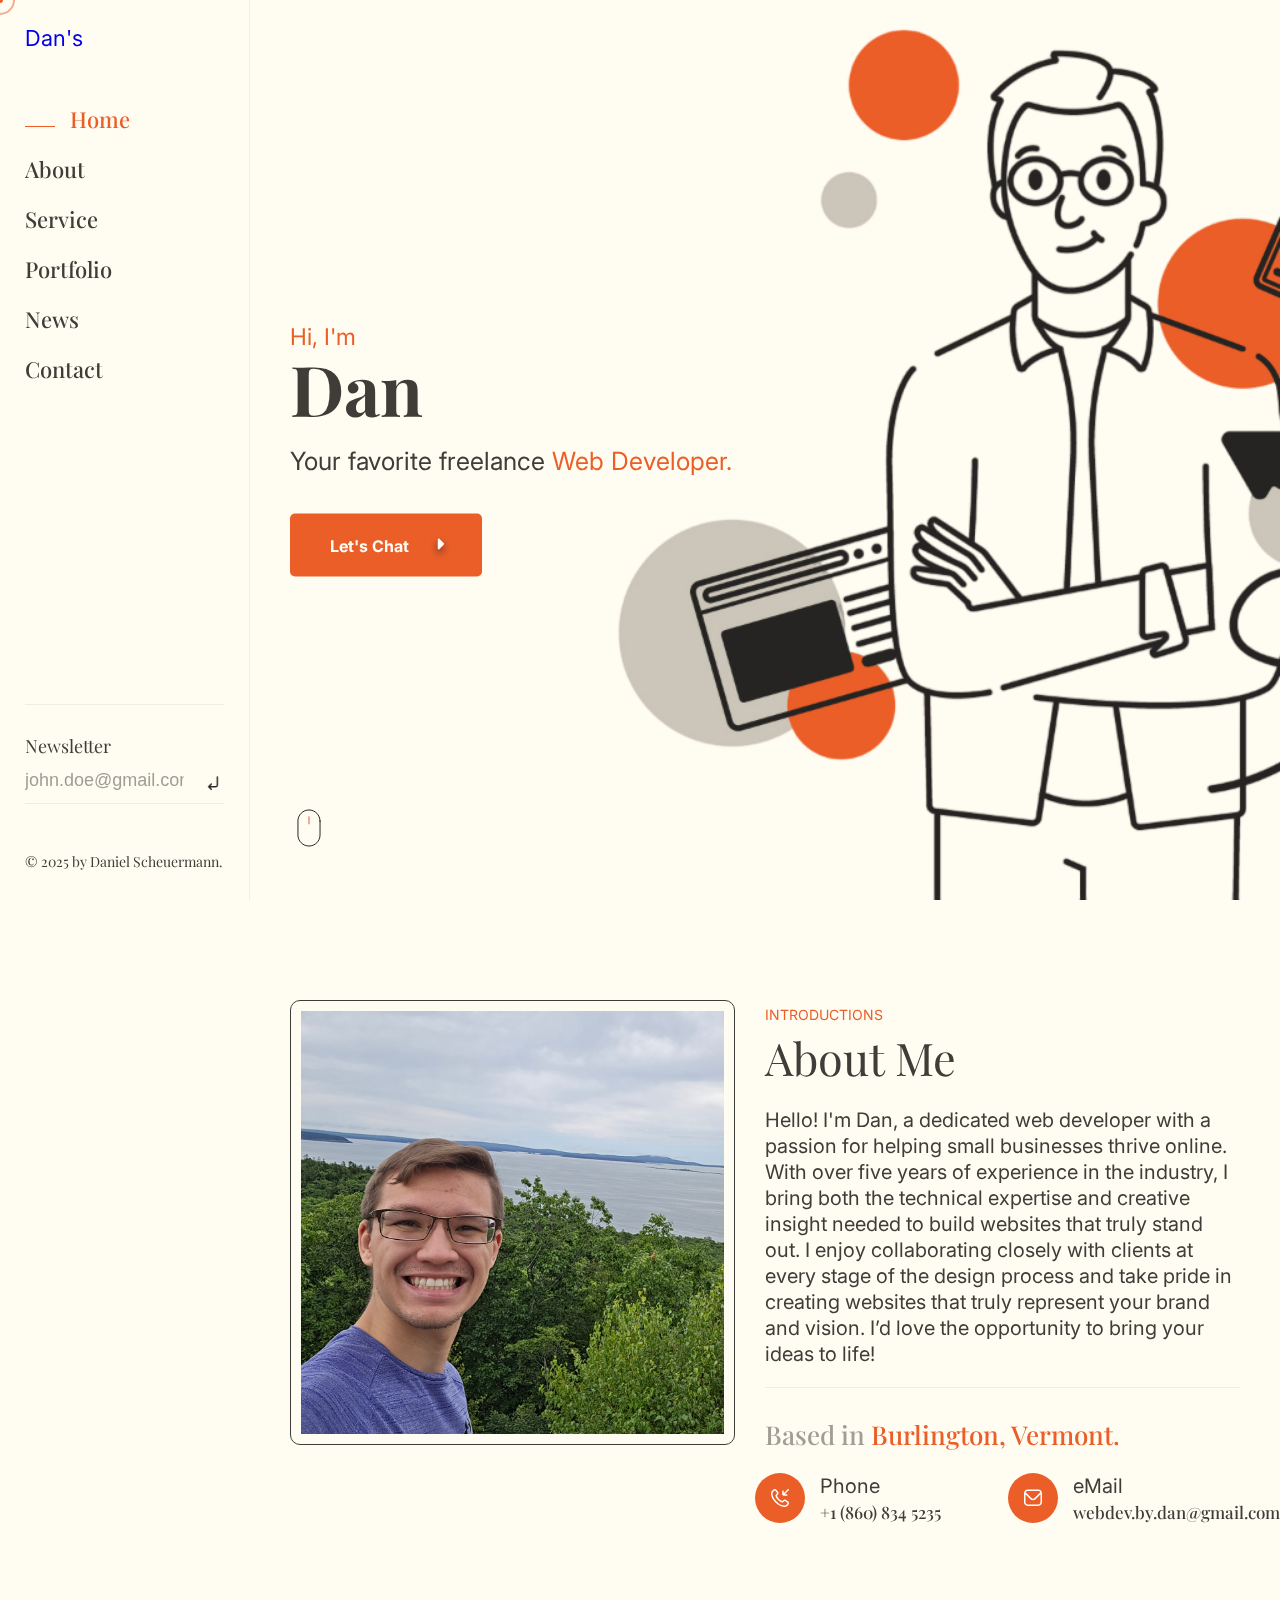
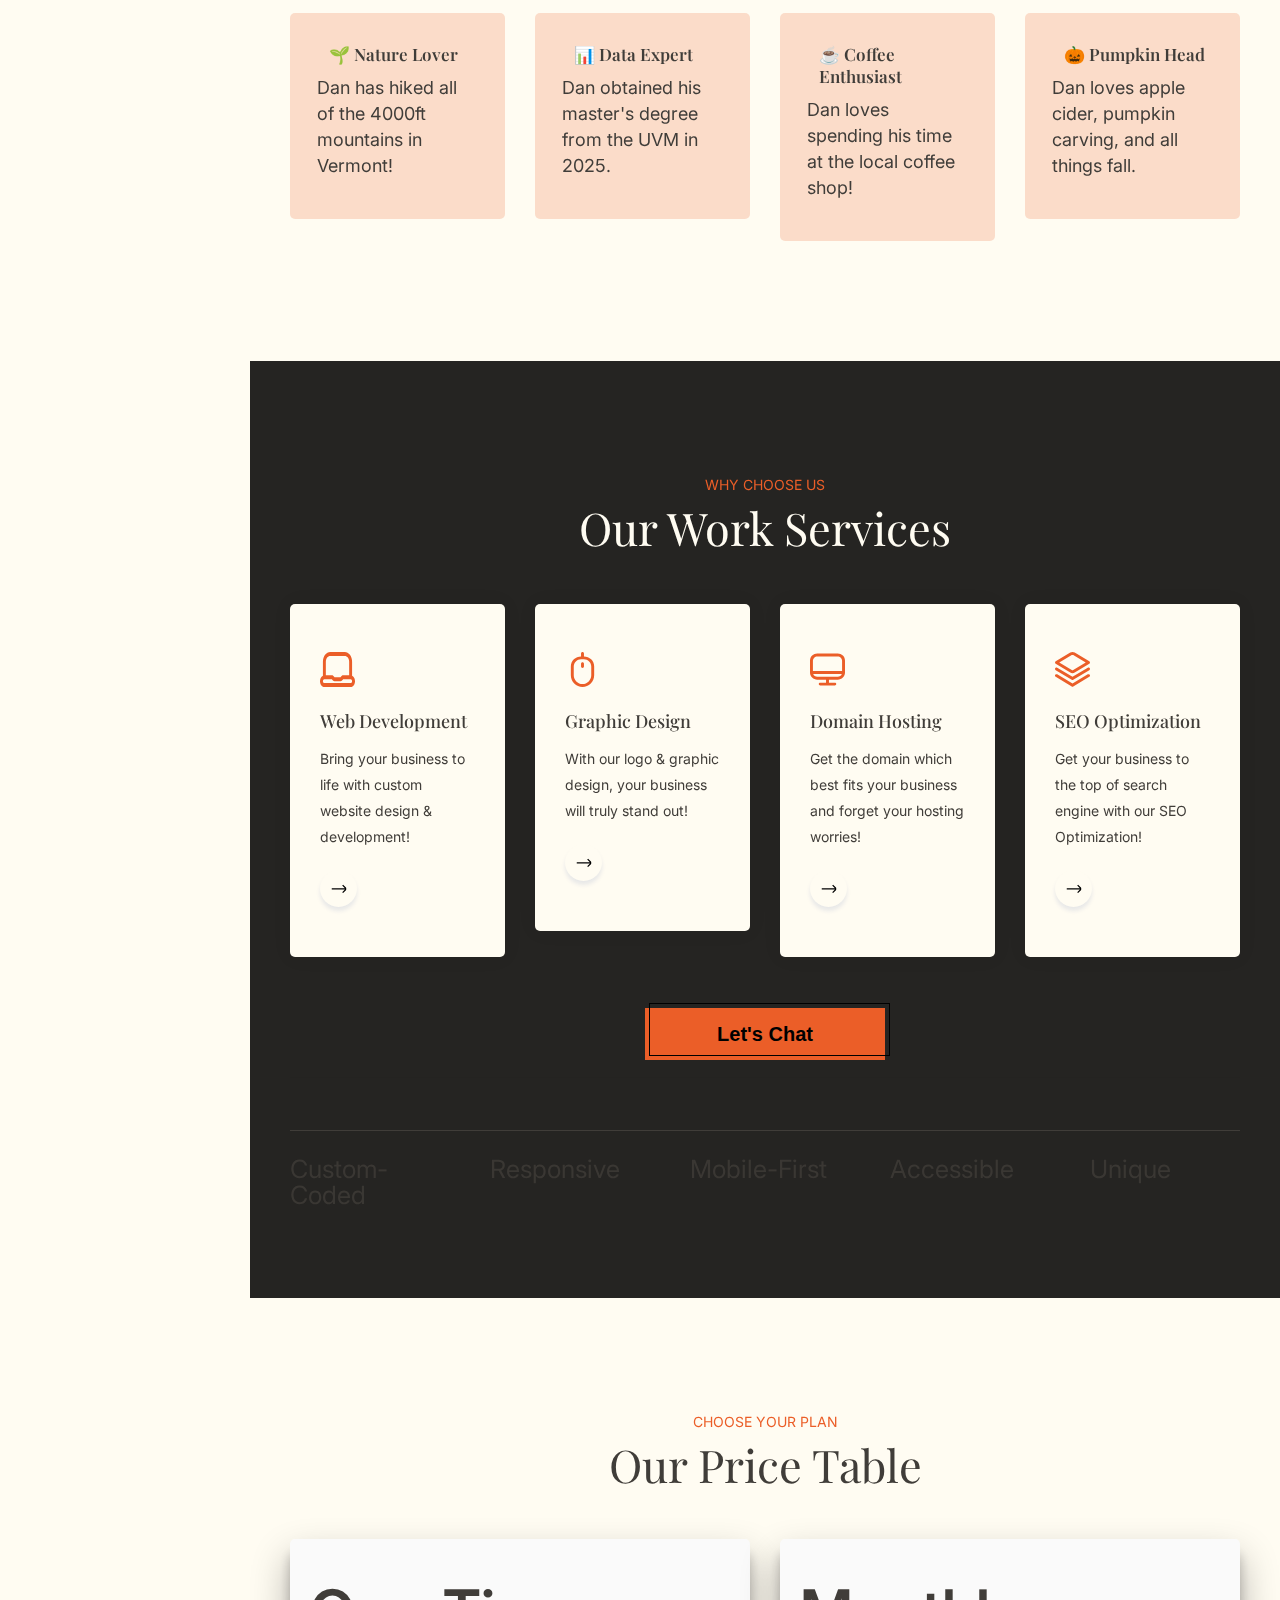
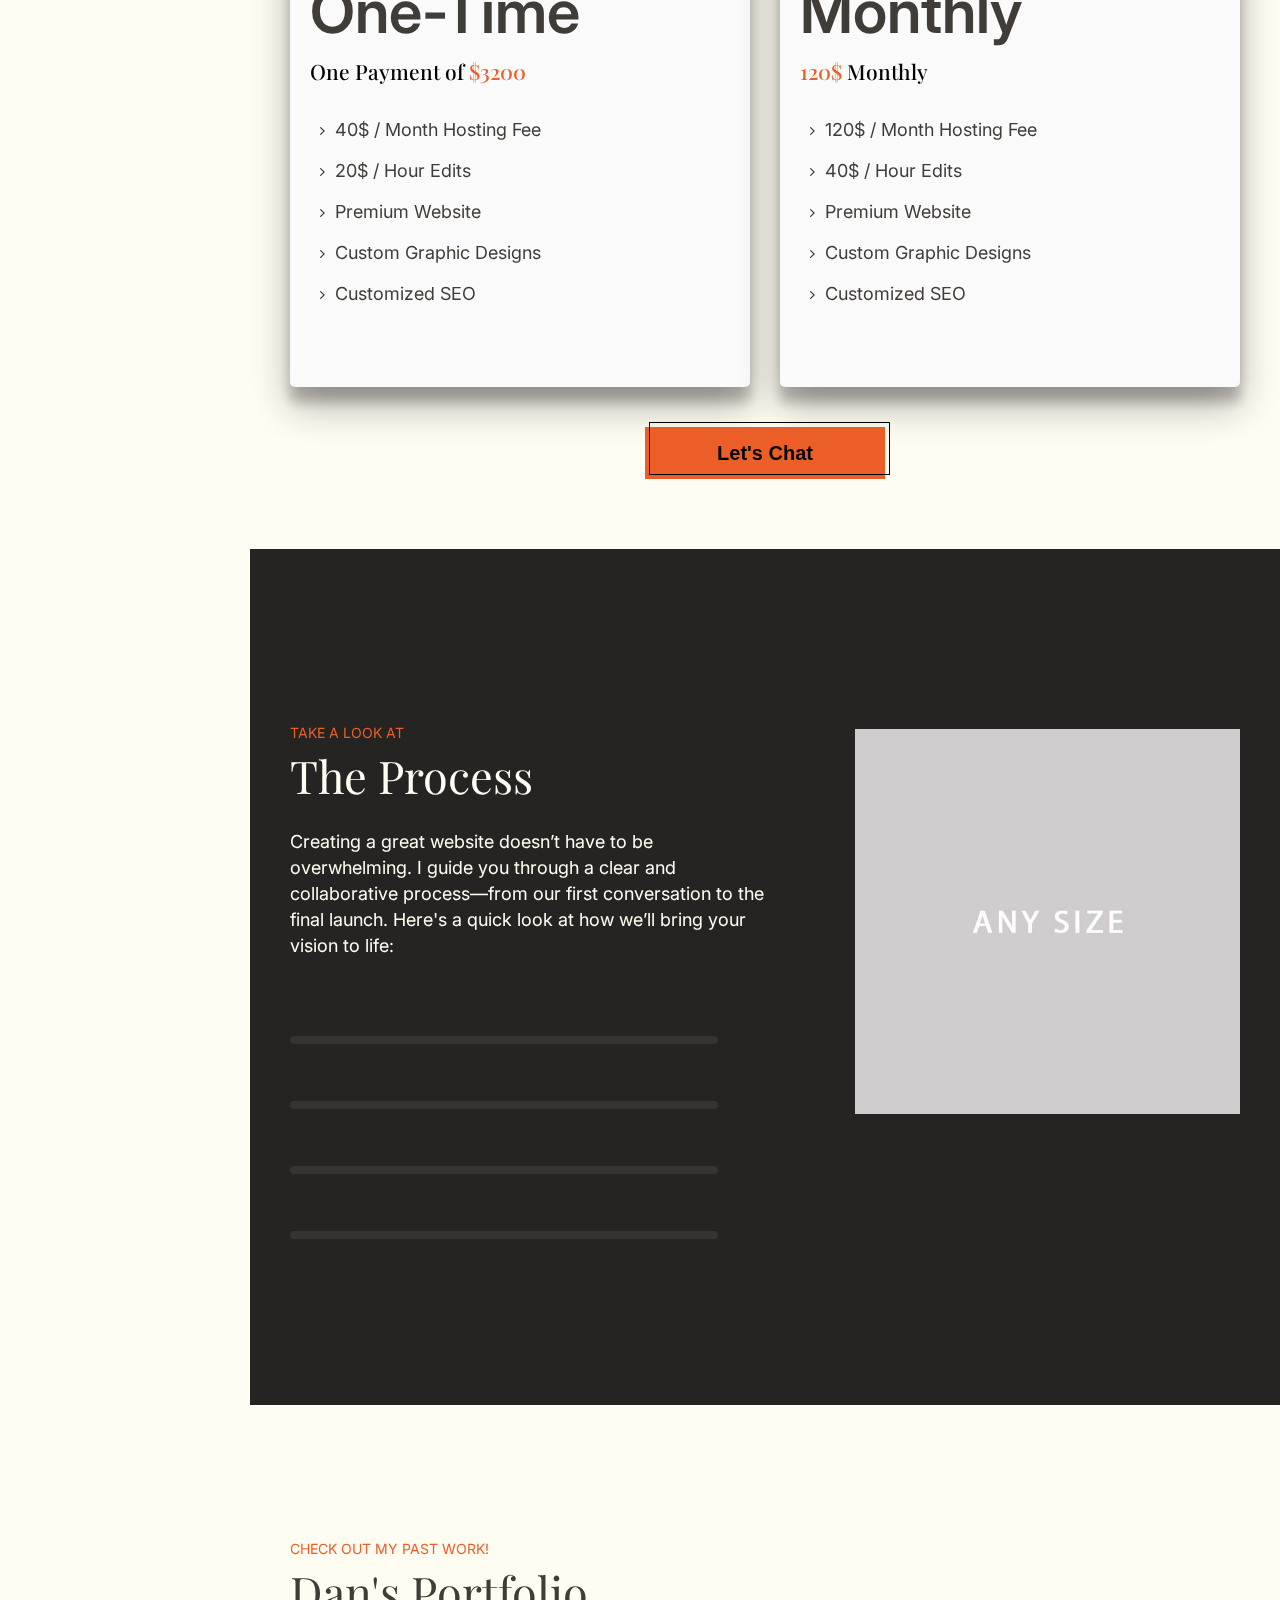
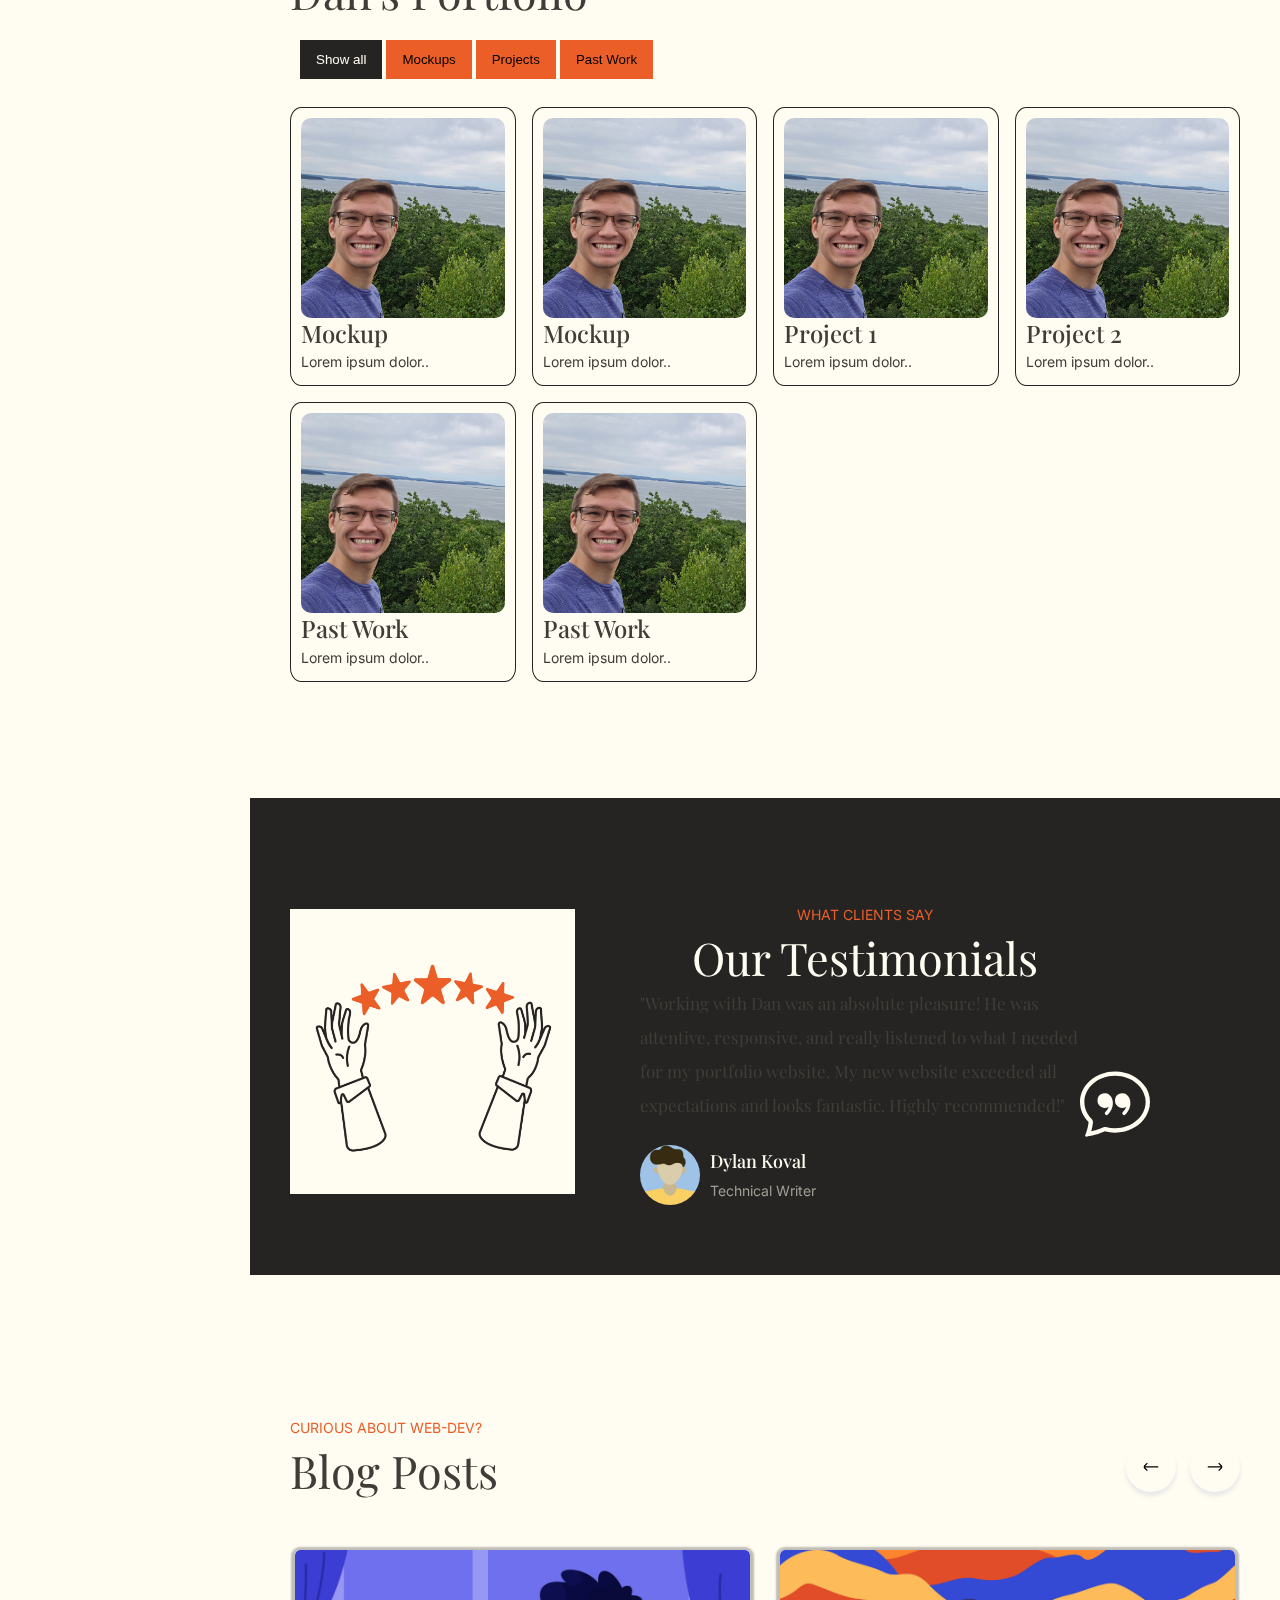
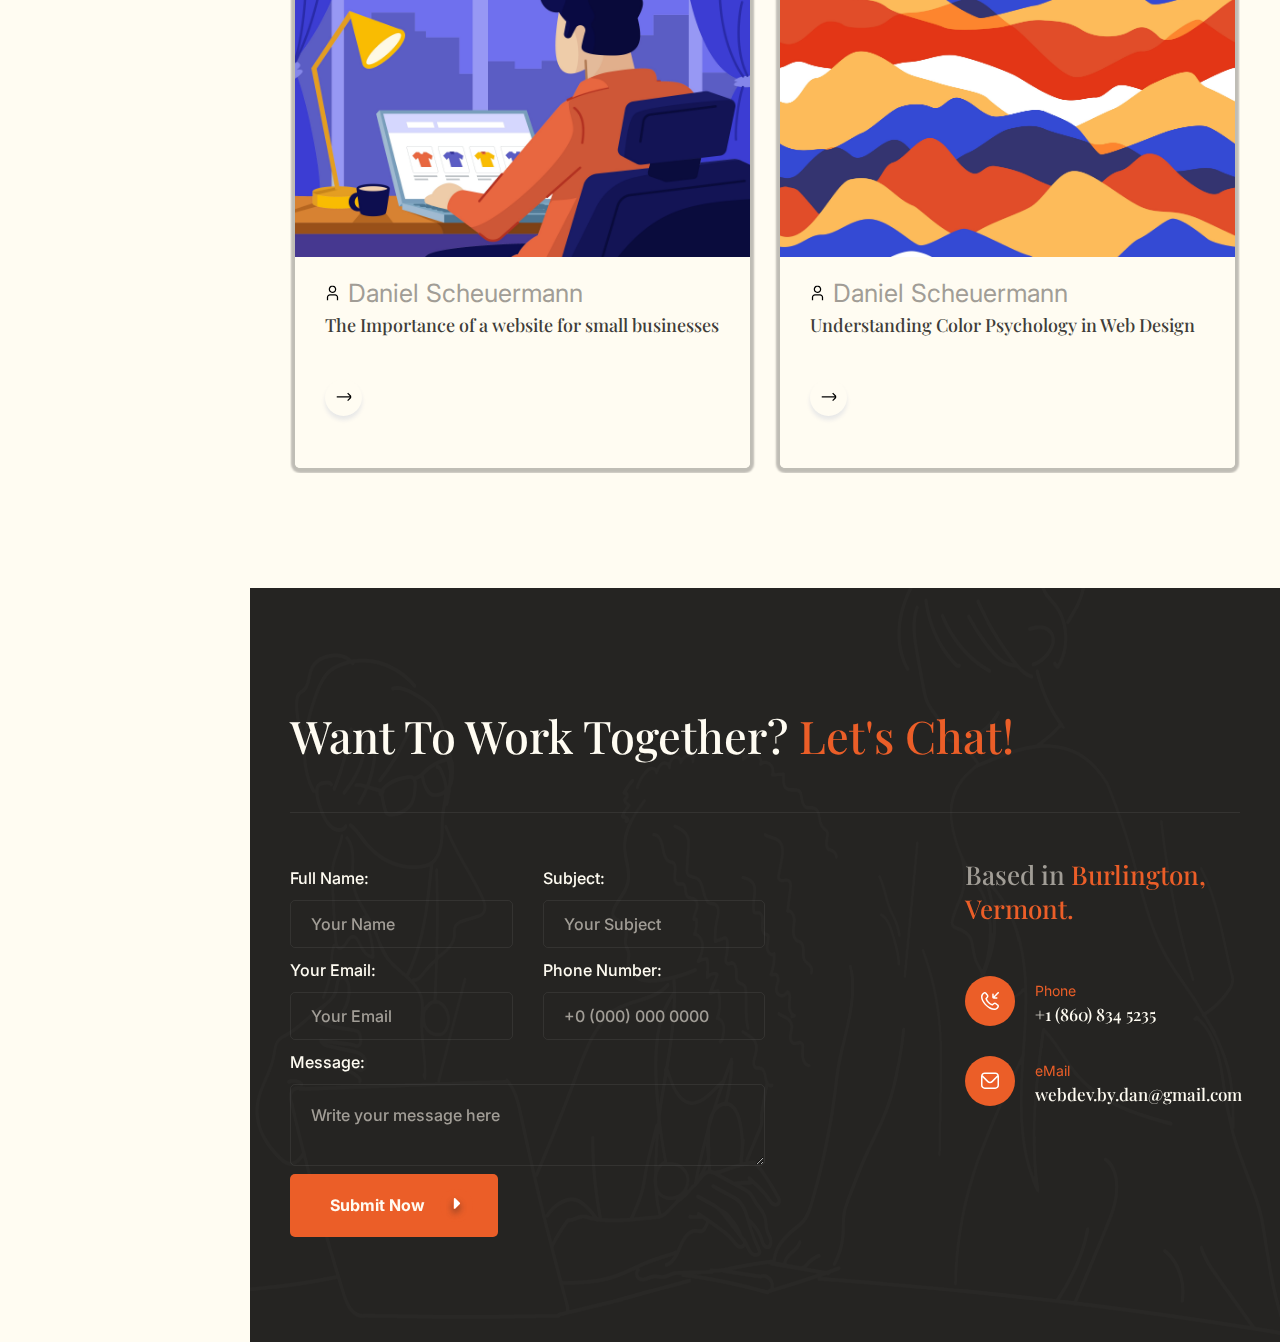
==== index.html @ 68b4a638 "First upload" ====
<!DOCTYPE html>

<!-- https://coolors.co/669900-99cc33-ccee66-006699-3399cc-990066-cc3399-ff6600-ff9900-ffcc00 -->
<!--[if lt IE 7 ]><html class="ie ie6" lang="en"> <![endif]-->
<!--[if IE 7 ]><html class="ie ie7" lang="en"> <![endif]-->
<!--[if IE 8 ]><html class="ie ie8" lang="en"> <![endif]-->
<!--[if (gte IE 9)|!(IE)]><!--><html lang="en"> <!--<![endif]-->

<head>

<meta http-equiv="Content-Type" content="text/html; charset=utf-8" />

<meta name="description" content="Name of your web site">
<meta name="author" content="Marketify">

<meta name="viewport" content="width=device-width, initial-scale=1, maximum-scale=1">

<title>Web Dev by Dan | Website Design & Development</title>

<!-- STYLES -->
<link href="https://fonts.googleapis.com/css2?family=Playfair+Display:ital,wght@0,400;0,500;0,600;0,700;0,800;0,900;1,400;1,500;1,600;1,700;1,800;1,900&display=swap" rel="stylesheet">
<link href="https://fonts.googleapis.com/css2?family=Inter:wght@100;200;300;400;500;600;700;800;900&display=swap" rel="stylesheet">

<link rel="stylesheet" type="text/css" href="css/plugins.css" />
<link rel="stylesheet" type="text/css" href="css/style.css" />
<!--[if lt IE 9]> <script type="text/javascript" src="js/modernizr.custom.js"></script> <![endif]-->
<!-- /STYLES -->

</head>

<body> 
	

	<!-- /PRELOADER -->
	
	<!-- WRAPPER ALL -->
	
	<div class="mers_tm_all_wrap" data-magic-cursor="show">
	
		<!-- MOBILE MENU -->
		<div class="mers_tm_mobile_menu">
			<div class="mobile_menu_inner">
				<div class="mobile_in">
					<div class="logo">
						<p>Dans</p>
					</div>
					<div class="trigger">
						<div class="hamburger hamburger--slider">
							<div class="hamburger-box">
								<div class="hamburger-inner"></div>
							</div>
						</div>
					</div>
				</div>
			</div>
			<div class="dropdown">
				<div class="dropdown_inner">
					<ul class="anchor_nav">
						<li><a href="#home">Home</a></li>
						<li><a href="#about">About</a></li>
						<li><a href="#service">Service</a></li>
						<li><a href="#portfolio">Portfolio</a></li>
						<li><a href="#news">News</a></li>
						<li><a href="#contact">Contact</a></li>
					</ul>
				</div>
			</div>
		</div>
		<!-- /MOBILE MENU -->
		
		<!-- LEFTPART -->
		<div class="mers_tm_leftpart">
			<div class="leftpart_inner">
				<div class="logo">
					<!-- <a href="#"><img src="img/logo/Logo.png" alt="" /></a> -->
					<a href="#">Dan's</a>
				</div>
				<div class="menu scrollable">
					<ul class="anchor_nav">
						<li class="current"><a href="#home">Home</a></li>
						<li><a href="#about">About</a></li>
						<li><a href="#service">Service</a></li>
						<li><a href="#portfolio">Portfolio</a></li>
						<li><a href="#news">News</a></li>
						<li><a href="#contact">Contact</a></li>
					</ul>
				</div>
				<div class="subscribe_wrap">
					<div class="title">
						<h3>Newsletter</h3>
					</div>
					<div class="mers_tm_subscribe">
						<div class="sub_form">
							<input type="text" placeholder="john.doe@gmail.com" />
							<a href="#">
								<img src="img/svg/newsletter.svg" alt="" class="svg">
							</a>
						</div>
						<div class="returnmessage" data-success="Your message has been received, We will contact you soon." data-message="You have subscribed to our updates. Thank you"></div>
						<div class="empty_notice"><span>Please enter your Email</span></div>
					</div>
				</div>
				<div class="copyright">
					<p>&copy; 2025 by Daniel Scheuermann.</a></p>
				</div>
			</div>
		</div>
		<!-- /LEFTPART -->
		
		<!-- RIGHTPART -->
		<div class="mers_tm_rightpart">
			<div class="rightpart_inner">
			
				<!-- HERO -->
				<div class="mers_tm_section" id="home">
					<div class="mers_tm_hero">
						<div class="background">
							<div class="image" data-img-url="img/hero/1.png"></div>
							<div class="overlay"></div>
						</div>
						<div class="container">
							<div class="content">
								<div class="in">
									<span class="hello">Hi, I'm</span>
									<h3 class="name">Dan</h3>
									<p class="text">Your favorite freelance <span class="colored">Web Developer.</span></p>
									<div class="mers_tm_button">
										<a class="anchor" href="#contact">
											<span>Let's Chat</span>
											<span class="icon"><img class="svg" src="img/svg/play.svg" alt="" /></span>
										</a>
									</div>
								</div>
								<div class="mers_tm_down">
									<a class="anchor" href="#about"><img class="svg" src="img/svg/down_button.svg" alt="" /></a>
								</div>
							</div>
						</div>
					</div>
				</div>
				<!-- /HERO -->
				
				<!-- ABOUT -->
				<div class="mers_tm_section" id="about">
					<div class="mers_tm_about">
						<div class="container">
							<div class="about_inner">
								<div class="left parallax" data-relative-input="true">
									<img class="self" class="layer" data-depth="0.04" src="img/about/1.jpg" alt="" />
								</div>
								<div class="right">
									<div class="mers_tm_title" data-text-align="left">
										<span>Introductions</span>
										<h3>About Me</h3>
									</div>
									<div class="text">
										<p>Hello! I'm Dan, a dedicated web developer with a passion for helping small businesses thrive online. With over five years of experience in the industry, I bring both the technical expertise and creative insight needed to build websites that truly stand out. I enjoy collaborating closely with clients at every stage of the design process and take pride in creating websites that truly represent your brand and vision. I’d love the opportunity to bring your ideas to life!</p>
									</div>
									<div class="info">
										<h3 class="address">Based in <span class="colored">Burlington, Vermont.</span></h3>
										<div class="list">
											<ul>
												<li>
													<div class="list_inner">
														<div class="icon">
															<img class="svg" src="img/svg/call.svg" alt="" />
														</div>
														<div class="short">
															<span>Phone</span>
															<h3>+1 (860) 834 5235</em></h3>
														</div>
													</div>
												</li>
												<li>
													<div class="list_inner">
														<div class="icon">
															<img class="svg" src="img/svg/mail.svg" alt="" />
														</div>
														<div class="short">
															<span>eMail</span>
															<h3><a class="animation_link" href="mailto:webdev.by.dan@gmail.com">webdev.by.dan@gmail.com</a></h3>
														</div>
													</div>
												</li>
											</ul>
										</div>
									</div>
								</div>
							</div>
							<div class="mers_tm_social">
								<ul>
									<li>
										<div class="list_inner tilt-effect">
											<div class="title">
												<h3>🌱 Nature Lover</h3>
											</div>
											<p>Dan has hiked all of the 4000ft mountains in Vermont!</p></div>
									</li>
									<li>
										<div class="list_inner tilt-effect">
											<div class="title">
												<h3>📊 Data Expert</h3>
											</div>
											<p>Dan obtained his master's degree from the UVM in 2025.</p>
										</div>
									</li>
									<li>
										<div class="list_inner tilt-effect">
											<div class="title">
												<h3>☕ Coffee Enthusiast</h3>
											</div>
											<p>Dan loves spending his time at the local coffee shop!</p>
										</div>
									</li>
									<li>
										<div class="list_inner tilt-effect">
											<div class="title">
												<h3>🎃 Pumpkin Head</h3>
											</div>
											<p>Dan loves apple cider, pumpkin carving, and all things fall.</p>
										</div>
									</li>
								</ul>
							</div>
						</div>
					</div>
				</div>
				<!-- /ABOUT -->
				
				<!-- SERVICE -->
				<div class="mers_tm_section" id="service">
					<div class="mers_tm_service">
						<div class="container">
							<div class="mers_tm_title" data-text-align="center">
								<span>Why Choose Us</span>
								<h3 class="work-services">Our Work Services</h3>
							</div>
							<div class="service_list">
								<ul>
									<li>
										<div class="list_inner tilt-effect">
											<span class="icon"><img class="svg" src="img/svg/laptop.svg" alt="" /></span>
											<h3 class="title">Web Development</h3>
											<p class="text">Bring your business to life with custom website design & development!</p>
											<span class="arrow_icon"><img class="svg" src="img/svg/arrow.svg" alt="" /></span>
											<a class="mers_tm_full_link" href="#"></a>
											
											<!-- Modalbox Info Start -->
											<img class="popup_service_image" src="img/service/web-dev-service.jpg" alt="" />
											<div class="service_hidden_details">
												<div class="service_popup_informations">
													<div class="descriptions">
														<p>In today's digital-first world, having a professionally developed website is essential. It's more than just your online presence; it's often the first impression customers get of your business. Good web development ensures your site is responsive, user-friendly, and optimized for conversions, giving your visitors the best possible experience and driving your business forward.</p>
														<p>When choosing someone to handle your web development, trust is key—and that's where Dan comes in. With over five years of hands-on experience, Dan combines technical expertise with creative insights to build websites that truly resonate with your audience. He takes pride in understanding your vision and transforming it into an effective, engaging online platform tailored specifically to your needs.</p>
														<p>When you partner with Dan, you're working with someone dedicated, passionate, and committed to your success. From initial planning to final launch and beyond, Dan ensures a seamless development process, clear communication, and a final product that exceeds your expectations. Trust Dan to make your website a standout asset for your business.</p>
													</div>
												</div>
											</div>
											<!-- /Modalbox Info End -->
										</div>
									</li>
									<li>
										<div class="list_inner  tilt-effect">
											<span class="icon"><img class="svg" src="img/svg/mouse.svg" alt="" /></span>
											<h3 class="title">Graphic Design</h3>
											<p class="text">With our logo & graphic design, your business will truly stand out!</p>
											<span class="arrow_icon"><img class="svg" src="img/svg/arrow.svg" alt="" /></span>
											<a class="mers_tm_full_link" href="#"></a>
											
											<!-- Modalbox Info Start -->
											<img class="popup_service_image" src="img/service/graphic-design-service.jpg" alt="" />
											<div class="service_hidden_details">
												<div class="service_popup_informations">
													<div class="descriptions">
														<p>Graphic design is more than just aesthetics—it's a powerful tool that communicates your brand’s identity, values, and message. Exceptional graphic design captures attention, leaves lasting impressions, and turns casual viewers into engaged customers. Whether it’s logos, branding, print materials, or digital graphics, thoughtful design can elevate your business, setting you apart in a crowded marketplace.</p>
														<p>When it comes to choosing a graphic designer you can trust, Dan brings passion, creativity, and precision to every project. With over five years of design experience, he knows exactly how to translate your vision into visually compelling graphics. Dan works collaboratively, taking the time to understand your goals, ensuring each design authentically reflects your unique brand identity.</p>
														<p>Partnering with Dan means gaining a dedicated designer committed to excellence at every stage—from brainstorming concepts to delivering polished final designs. His approachable style, professionalism, and attention to detail guarantee results that not only look great but also drive meaningful engagement. Trust Dan to craft exceptional visuals that make your brand unforgettable.</p>	
													</div>
												</div>
											</div>
											<!-- /Modalbox Info End -->
											
										</div>
									</li>
									<li>
										<div class="list_inner tilt-effect">
											<span class="icon"><img class="svg" src="img/svg/monitor.svg" alt="" /></span>
											<h3 class="title">Domain Hosting</h3>
											<p class="text">Get the domain which best fits your business and forget your hosting worries!</p>
											<span class="arrow_icon"><img class="svg" src="img/svg/arrow.svg" alt="" /></span>
											<a class="mers_tm_full_link" href="#"></a>
											
											<!-- Modalbox Info Start -->
											<img class="popup_service_image" src="img/service/domain-hosting-service.jpg" alt="" />
											<div class="service_hidden_details">
												<div class="service_popup_informations">
													<div class="descriptions">
														<p>Reliable domain hosting is the backbone of any successful website. It ensures your site stays accessible, fast, and secure, creating a positive experience for visitors every time. Whether you're running a small business, launching an online store, or showcasing a personal portfolio, the right hosting solution guarantees your website performs seamlessly, building trust and credibility with your audience.</p>
														<p>When it comes to domain hosting, Dan offers dependable service backed by extensive expertise. With over five years in web development and hosting management, he understands the intricacies of maintaining a high-quality online presence. Dan prioritizes security, speed, and uptime, providing personalized hosting solutions tailored specifically to meet your unique needs and budget.</p>
														<p>By partnering with Dan for your domain hosting, you can rest easy knowing your website is in capable, reliable hands. He takes pride in delivering exceptional customer support, proactive maintenance, and transparent communication, making sure your online presence remains smooth, secure, and stress-free. Trust Dan to keep your website running optimally so you can focus on growing your business.</p>
													</div>
												</div>
											</div>
											<!-- /Modalbox Info End -->
											
										</div>
									</li>
									<li>
										<div class="list_inner tilt-effect">
											<span class="icon"><img class="svg" src="img/svg/layer.svg" alt="" /></span>
											<h3 class="title">SEO Optimization</h3>
											<p class="text">Get your business to the top of search engine with our SEO Optimization!</p>
											<span class="arrow_icon"><img class="svg" src="img/svg/arrow.svg" alt="" /></span>
											<a class="mers_tm_full_link" href="#"></a>
											
											<!-- Modalbox Info Start -->
											<img class="popup_service_image" src="img/service/seo-service.jpg" alt="" />
											<div class="service_hidden_details">
												<div class="service_popup_informations">
													<div class="descriptions">
														<p>In today's competitive digital landscape, effective SEO (Search Engine Optimization) is essential for your business to stand out. SEO increases your visibility on search engines, attracts quality traffic, and drives organic growth by placing your website directly in front of customers searching for your products or services. With strategic SEO, you not only improve rankings but also strengthen your brand's credibility and trustworthiness online.</p>
														<p>When choosing someone to handle your SEO optimization, you can rely on Dan’s expertise and dedication. With over five years of experience in web development and digital marketing, Dan understands the complexities of SEO, from keyword optimization to technical improvements and content strategies. He takes the time to understand your unique business goals and tailors a custom SEO approach designed to deliver measurable results.</p>
														<p>Working with Dan means you'll receive personalized attention, clear communication, and transparent reporting every step of the way. He proactively adapts to industry trends and algorithm updates, ensuring your website remains visible, competitive, and relevant. Trust Dan to elevate your online presence, drive more traffic to your site, and ultimately help your business thrive.</p>
													</div>
												</div>
											</div>
											<!-- /Modalbox Info End -->
											
										</div>
									</li>
								</ul>
							</div>
							<button class="button-perspective" onclick="window.scrollTo({top: document.body.scrollHeight,behavior: 'smooth'});">Let's Chat</button>

							<div class="mers_tm_partners">
								<ul class="owl-carousel">
									<li class="item">Custom-Coded</li>
									<li class="item">Responsive</li>
									<li class="item">Mobile-First</li>
									<li class="item">Accessible</li>
									<li class="item">Unique</li>
									<li class="item">Intuitive</li>
									<li class="item">Professional</li>
									<li class="item">Dynamic</li>
								</ul>
							</div>
						</div>
					</div>
				</div>
				<!-- /SERVICE -->

				<!-- PRICING -->
				<div class="mers_tm_section">
					<div class="mers_tm_pricing">
						<div class="container">
							<div class="mers_tm_title" data-text-align="center">
								<span>Choose your plan</span>
								<h3>Our Price Table</h3>
							</div>
							<div class="price_list">
								<ul>
									<li>
										<div class="list_inner tilt-effect">
											<h3 class="price"><span>One-Time</span></h3>
											<h3 class="plan">One Payment of <span class="colored">$3200</span></h3>
											<div class="item_list">
												<ul>
													<li><p><i class="icon-right-open-1"></i><span>40$ / Month Hosting Fee</span></p></li>
													<li><p><i class="icon-right-open-1"></i><span>20$ / Hour Edits</span></p></li>
													<li><p><i class="icon-right-open-1"></i><span>Premium Website</span></p></li>
													<li><p><i class="icon-right-open-1"></i><span>Custom Graphic Designs</span></p></li>
													<li><p><i class="icon-right-open-1"></i><span>Customized SEO</span></p></li>
												</ul>
											</div>
											
										</div>
									</li>
									<li>
										<div class="list_inner tilt-effect">
											<h3 class="price">Monthly</span></h3>
											<h3 class="plan"><span class="colored">120$</span> Monthly</h3>
											<div class="item_list">
												<ul>
													<li><p><i class="icon-right-open-1"></i><span>120$ / Month Hosting Fee</span></p></li>
													<li><p><i class="icon-right-open-1"></i><span>40$ / Hour Edits</span></p></li>
													<li><p><i class="icon-right-open-1"></i><span>Premium Website</span></p></li>
													<li><p><i class="icon-right-open-1"></i><span>Custom Graphic Designs</span></p></li>
													<li><p><i class="icon-right-open-1"></i><span>Customized SEO</span></p></li>
												</ul>
											</div>
											
										</div>
									</li>
								</ul>
							</div>
							<button class="button-perspective" onclick="window.scrollTo({top: document.body.scrollHeight,behavior: 'smooth'});">Let's Chat</button>
						</div>
					</div>
				</div>
				<!-- /PRICING -->
				
				<!-- SKILLS -->
				<div class="mers_tm_skills">
					<div class="container">
						<div class="skills_inner">
							<div class="left">
								<div class="mers_tm_title" data-text-align="left">
									<span>Take a look at</span>
									<h3 class="floral-white">The Process</h3>
								</div>
								<div class="text">
									<p>Creating a great website doesn’t have to be overwhelming. I guide you through a clear and collaborative process—from our first conversation to the final launch. Here's a quick look at how we’ll bring your vision to life:</p>
								</div>
								<div class="dodo_progress">
									<div class="progress_inner" data-value="20" data-color="#988C86">
										<span><span class="label">Initial Meetup & Planning</span><span class="number">20%</span></span>
										<div class="background"><div class="bar"><div class="bar_in"></div></div></div>
									</div>
									<div class="progress_inner" data-value="40" data-color="#988C86">
										<span><span class="label">Website Design & Feedback</span><span class="number">40%</span></span>
										<div class="background"><div class="bar"><div class="bar_in"></div></div></div>
									</div>
									<div class="progress_inner" data-value="75" data-color="#988C86">
										<span><span class="label">Web Development</span><span class="number">75%</span></span>
										<div class="background"><div class="bar"><div class="bar_in"></div></div></div>
									</div>
									<div class="progress_inner" data-value="100" data-color="#988C86">
										<span><span class="label">Final Feedback & Launch</span><span class="number">100%</span></span>
										<div class="background"><div class="bar"><div class="bar_in"></div></div></div>
									</div>
								</div>
							</div>
							<div class="right parallax" data-relative-input="true">
								<img class="layer" data-depth="0.04" src="img/skills/1.jpg" alt="Web development process illustration" />
							</div>
						</div>
					</div>
				</div>
				<!-- /SKILLS -->

				
				<!-- PORTFOLIO -->
				<div class="mers_tm_section" id="portfolio">
					<div class="mers_tm_portfolio">
					<div class="container">
						<div class="mers_tm_title" data-text-align="left">
						<span>Check out my past work!</span>
						<h3>Dan's Portfolio</h3>
						<div id="myBtnContainer">
							<button class="btn active" onclick="filterSelection('all')">Show all</button>
							<button class="btn" onclick="filterSelection('mockups')">Mockups</button>
							<button class="btn" onclick="filterSelection('projects')">Projects</button>
							<button class="btn" onclick="filterSelection('pastwork')">Past Work</button>
						</div>
						</div>
				
						<div class="portfolio-container">
							<!-- The “row” is now a horizontally scrollable 2-row grid -->
							<div class="row">
								<div class="column mockups show">
								<div class="content">
									<img src="img/about/1.jpg" alt="Nature" style="width:100%">
									<h4>Mockup</h4>
									<p>Lorem ipsum dolor..</p>
								</div>
								</div>
								<div class="column mockups show">
								<div class="content">
									<img src="img/about/1.jpg" alt="Nature" style="width:100%">
									<h4>Mockup</h4>
									<p>Lorem ipsum dolor..</p>
								</div>
								</div>
					
								<div class="column projects show">
								<div class="content">
									<img src="img/about/1.jpg" alt="Car" style="width:100%">
									<h4>Project 1</h4>
									<p>Lorem ipsum dolor..</p>
								</div>
								</div>
								<div class="column projects show">
								<div class="content">
									<img src="img/about/1.jpg" alt="Car" style="width:100%">
									<h4>Project 2</h4>
									<p>Lorem ipsum dolor..</p>
								</div>
								</div>
								<div class="column pastwork show">
								<div class="content">
									<img src="img/about/1.jpg" alt="Car" style="width:100%">
									<h4>Past Work</h4>
									<p>Lorem ipsum dolor..</p>
								</div>
								</div>
					
								<div class="column pastwork show">
								<div class="content">
									<img src="img/about/1.jpg" alt="Car" style="width:100%">
									<h4>Past Work</h4>
									<p>Lorem ipsum dolor..</p>
								</div>
								</div>
							</div><!-- .row -->
							</div><!-- .portfolio-container -->
						</div><!-- .container -->
					</div>
				</div>
				<!-- /PORTFOLIO -->

				<!-- TESTIMONIALS -->
				<div class="dodo_tm_section">
					<div class="mers_tm_testimonials">
						<div class="container">
							<div class="testimonials_inner">
								<div class="avatar">
									<img src="img/testimonials/4.png" alt="" />
								</div>
								<div class="testimonials_list">
									<ul class="owl-carousel">
										<li>
											<div class="mers_tm_title" data-text-align="center">
												<span>What Clients Say</span>
												<h3 class="floral-white">Our Testimonials</h3>
											</div>
											<div class="text">
												<p>"Working with Dan was an absolute pleasure! He was attentive, responsive, and really listened to what I needed for my portfolio website. My new website exceeded all expectations and looks fantastic. Highly recommended!"</p>
											</div>
											<div class="author">
												<div class="image">
													<div class="main" data-img-url="img/testimonials/dylan.jpg"></div>
												</div>
												<div class="short">
													<h3 class="author"><span>Dylan Koval</span></h3>
													<h3 class="job"><span>Technical Writer</span></h3>
												</div>
											</div>
										</li>
									</ul>
									<!--<div class="my_nav">
										<a class="next_button" href="#"><span><img class="svg" src="img/svg/arrow.svg" alt="" /></span></a>
										<a class="prev_button" href="#"><span><img class="svg" src="img/svg/left-arrow.svg" alt="" /></span></a>
									</div> -->
								</div>
								<span class="quote"><img class="svg" src="img/svg/quote.svg" alt="" /></span>
							</div>
						</div>
						<div class="background_stroke_text">
							<h3>Testimonials</h3>
						</div>
					</div>
				</div>
				<!-- /TESTIMONIALS -->
				
				<!-- NEWS -->
				<div class="mers_tm_section" id="news">
					<div class="mers_tm_news">
						<div class="container">
							<div class="mers_tm_title" data-text-align="left">
								<div class="text">
									<span>Curious About Web-Dev?</span>
									<h3>Blog Posts</h3>
								</div>
								<div class="navs">
									<a class="my_nav prev_button" href="#"><span><img class="svg black" src="img/svg/left-arrow.svg" alt="" /></span></a>
									<a class="my_nav next_button" href="#"><span><img class="svg black" src="img/svg/arrow.svg" alt="" /></span></a>
								</div>
							</div>
							<div class="news_list">
								<ul class="owl-carousel">
									<li>
										<div class="list_inner">
											<div class="image">
												<img src="img/thumbs/37-25.jpg" alt="" />
												<div class="main" data-img-url="img/news/website-news.jpg"></div>
												<a class="mers_tm_full_link" href="#"></a>
											</div>
											<div class="details">
												<div class="metabox">
													<span><img class="svg" src="img/svg/user.svg" alt="" /><a class="animation_link" href="#">Daniel Scheuermann</a></span>
												</div>	
												<div class="title">
													<h3><a href="#">The Importance of a website for small businesses</a></h3>
													<a href="#"><span class="arrow_icon"><img class="svg" src="img/svg/arrow.svg" alt="" /></span></a>
												</div>
											</div>
											
											<!-- Modalbox Info Start -->
											<div class="news_hidden_details">
												<div class="news_popup_informations">
													<div class="text">
														<p>In today's digital age, having a website is crucial for small businesses looking to compete. A well-designed online presence not only helps you reach more customers, but also builds trust, showcases products or services, and serves as a hub for all your marketing efforts.</p>
														<p>Websites can level the playing field, offering small businesses the chance to appear just as professional and accessible as larger competitors. With consistent branding, clear messaging, and easy navigation, a website can transform your business, making it easier for customers to find and engage with you.</p>
													</div>
												</div>
											</div>
											<!-- /Modalbox Info End -->
											
										</div>
									</li>
									<li>
										<div class="list_inner">
											<div class="image">
												<img src="img/thumbs/37-25.jpg" alt="" />
												<div class="main" data-img-url="img/news/colors-news.jpg"></div>
												<a class="mers_tm_full_link" href="#"></a>
											</div>
											<div class="details">
												<div class="metabox">
													<span><img class="svg" src="img/svg/user.svg" alt="" /><a class="animation_link" href="#">Daniel Scheuermann</a></span>
												</div>	
												<div class="title">
													<h3><a href="#">Understanding Color Psychology in Web Design</a></h3>
													<a href="#"><span class="arrow_icon"><img class="svg" src="img/svg/arrow.svg" alt="" /></span></a>
												</div>
											</div>
											
											<!-- Modalbox Info Start -->
											<div class="news_hidden_details">
												<div class="news_popup_informations">
													<div class="text">
														<p>Color is a powerful tool in web design, influencing both aesthetics and user behavior. Different hues evoke various emotions and perceptions, making the choice of color critical in branding and user engagement.</p>
														<p>For example, blue is often used to represent trust and security, which is why it’s a favorite among financial and tech companies. Red, on the other hand, can stimulate excitement and urgency, perfect for drawing attention to calls to action or limited-time offers.</p>
														<p>Additionally, green typically symbolizes growth and balance, ideal for eco-friendly and wellness sites, while yellow exudes optimism and energy. By understanding these color associations, designers can craft websites that not only look appealing but also resonate emotionally with their audience.</p>
													</div>
												</div>
											</div>
											<!-- /Modalbox Info End -->
										</div>
									</li>
									
									
								</ul>
							</div>
						</div>	
					</div>
				</div>
				<!-- /NEWS -->
				
				<!-- CONTACT -->
				<div class="mers_tm_section" id="contact">
					<div class="mers_tm_contact">
						<div class="container">
							<div class="contact_inner">
								<div class="main_title">
									<div class="text">
										<h3>Want to work together? <span class="colored">Let's Chat!</span></h3>
									</div>
								</div>
								<div class="main_details">
									<div class="fields">
										<form action="/" method="post" class="contact_form" id="contact_form" autocomplete="off">
											<div class="returnmessage" data-success="Your message has been received, We will contact you soon."></div>
											<div class="empty_notice"><span>Please Fill Required Fields</span></div>
											<div class="input_list">
												<ul>
													<li>
														<label for="name">Full Name:</label>
														<input id="name" type="text" placeholder="Your Name" />
													</li>
													<li>
														<label for="name">Subject:</label>
														<input id="subject" type="text" placeholder="Your Subject" />
													</li>
													<li>
														<label for="name">Your Email:</label>
														<input id="email" type="text" placeholder="Your Email" />
													</li>
													<li>
														<label for="name">Phone Number:</label>
														<input id="phone" type="number" placeholder="+0 (000) 000 0000" />
													</li>
												</ul>
											</div>
											<div class="message_area">
												<label for="name">Message:</label>
												<textarea id="message" placeholder="Write your message here"></textarea>
											</div>
											<div class="mers_tm_button">
												<a id="send_message" href="#">
													<span>Submit Now</span>
													<span class="icon"><img class="svg" src="img/svg/play.svg" alt="" /></span>
												</a>
											</div>
										</form>
									</div>
									<div class="infos">
										<div class="address">
											<h3>Based in <span class="colored">Burlington, Vermont.</span></h3>
										</div>
										<div class="list">
											<ul>
												<li>
													<div class="list_inner">
														<div class="icon">
															<img class="svg" src="img/svg/call.svg" alt="" />
														</div>
														<div class="short">
															<span class="colored">Phone</span>
															<h3><a class="animation_link" href="#">+1 (860) 834 5235</a></h3>
														</div>
													</div>
												</li>
												<li>
													<div class="list_inner">
														<div class="icon">
															<img class="svg" src="img/svg/mail.svg" alt="" />
														</div>
														<div class="short">
															<span class="colored">eMail</span>
															<h3><a class="animation_link" href="mailto:info.maya@gmail.com">webdev.by.dan@gmail.com</a></h3>
														</div>
													</div>
												</li>
											</ul>
										</div>
										
									</div>
								</div>
							</div>
						</div>
						<div class="background_image">
							<img src="img/contact/1.png" alt="" />
						</div>
					</div>
				</div>
				<!-- /CONTACT -->
				
			</div>
			
		</div>
		<!-- /RIGHTPART -->
		
		<!-- CURSOR -->
		<div class="mouse-cursor cursor-outer"></div>
		<div class="mouse-cursor cursor-inner"></div>
		<!-- /CURSOR -->
		
	</div>
	<!-- / WRAPPER ALL -->
	
<!-- SCRIPTS -->
<script src="js/jquery.js"></script>
<!--[if lt IE 10]> <script type="text/javascript" src="js/ie8.js"></script> <![endif]-->	
<script src="js/plugins.js"></script>
<script src="js/init.js"></script>
<!-- /SCRIPTS -->

</body>
</html>
---- css/plugins.css ----
/*

01) BASE
02) FORM ELEMENTS
03) FONTELLO
04) SKELETON OR GRID
05) ANIMATION


*/

/*------------------------------------------------------------------*/ 
/*	BASE
/*------------------------------------------------------------------*/

html,body,div,span,applet,object,iframe,h1,h2,h3,h4,h5,h6,p,blockquote,pre,a,abbr,acronym,address,big,cite,code,del,dfn,em,font,ins,kbd,q,s,samp,small,strike,strong,sub,sup,tt,var,b,u,i,center,dl,dt,dd,ol,ul,li,fieldset,form,label,legend,table,caption,tbody,tfoot,thead,tr,th,td
	{
	background: transparent;
	border: 0;
	margin: 0;
	padding: 0;
	vertical-align: baseline;
	outline: none;
}

article, aside, details, figcaption, figure, footer, header, hgroup, nav, section {
    display: block;
}

blockquote {
	quotes: none;
}

blockquote:before,blockquote:after {
	content: '';
	content: none;
}
ul, ol{
	margin:0px;	
}
ul li, ol li{
	margin:0px;
}
img{
	vertical-align:middle;
	max-width:100%;
}
iframe{
	max-width:100%;
}
del {
	text-decoration: line-through;
}
a, i{
	border:none;
}
a:hover{text-decoration:none;}

/*------------------------------------------------------------------*/ 
/*	FORM ELEMENTS
/*------------------------------------------------------------------*/

textarea{
	border-radius:0;
	resize:vertical;
	letter-spacing: 0;
	
	-webkit-box-sizing: border-box; /* Safari/Chrome, other WebKit */
	-moz-box-sizing: border-box;    /* Firefox, other Gecko */
	-ms-box-sizing: border-box;     /* IE 10 + */
	box-sizing: border-box;         /* Opera/IE 8+ */
	
	width:100%;
	border:1px solid #eee;
	
	-webkit-transition: all .3s ease;
	   -moz-transition: all .3s ease;
	    -ms-transition: all .3s ease;
	     -o-transition: all .3s ease;
	        transition: all .3s ease;
}
input[type="text"],
input[type="password"],
input[type="datetime"],
input[type="datetime-local"],
input[type="date"],
input[type="month"],
input[type="time"],
input[type="week"],
input[type="number"],
input[type="email"],
input[type="url"],
input[type="search"],
input[type="tel"],
input[type="color"],
.uneditable-input {
	border-radius:0;
	min-width:auto;
	letter-spacing:0;
	
	-webkit-box-sizing: border-box; /* Safari/Chrome, other WebKit */
	-moz-box-sizing: border-box;    /* Firefox, other Gecko */
	-ms-box-sizing: border-box;     /* IE 10 + */
	box-sizing: border-box;         /* Opera/IE 8+ */
	
	height:44px;
	vertical-align:middle;
	border:1px solid #eee;
	
	-webkit-transition: all .3s ease;
	   -moz-transition: all .3s ease;
	    -ms-transition: all .3s ease;
	     -o-transition: all .3s ease;
	        transition: all .3s ease;
}

textarea:focus,
input[type="text"]:focus,
input[type="password"]:focus,
input[type="datetime"]:focus,
input[type="datetime-local"]:focus,
input[type="date"]:focus,
input[type="month"]:focus,
input[type="time"]:focus,
input[type="week"]:focus,
input[type="number"]:focus,
input[type="email"]:focus,
input[type="url"]:focus,
input[type="search"]:focus,
input[type="tel"]:focus,
input[type="color"]:focus,
.uneditable-input:focus {
	border-color:#ccc;
	background:#eee;
}

input[type="submit"]{
	height: 40px;
	line-height: 1;
	text-transform: uppercase;
	text-decoration: none;
	letter-spacing: 0;
	border:none;
	cursor:pointer;
	background:#777;
	
	-webkit-transition: all .3s ease;
	   -moz-transition: all .3s ease;
	    -ms-transition: all .3s ease;
	     -o-transition: all .3s ease;
	        transition: all .3s ease;
}
input[type="submit"]:hover{
	background:#444;
}
select{
	padding:8px;
	border:2px solid #eee;
}
input[type="button"]{
	cursor:pointer;
	-webkit-transition: all .3s ease;
	   -moz-transition: all .3s ease;
	    -ms-transition: all .3s ease;
	     -o-transition: all .3s ease;
	        transition: all .3s ease;
}

/*------------------------------------------------------------------*/ 
/*	03) FONTELLO
/*------------------------------------------------------------------*/


@font-face {
  font-family: 'fontello';
  src: url('font/fontello.eot?26650032');
  src: url('font/fontello.eot?26650032#iefix') format('embedded-opentype'),
       url('font/fontello.woff2?26650032') format('woff2'),
       url('font/fontello.woff?26650032') format('woff'),
       url('font/fontello.ttf?26650032') format('truetype'),
       url('font/fontello.svg?26650032#fontello') format('svg');
  font-weight: normal;
  font-style: normal;
}
/* Chrome hack: SVG is rendered more smooth in Windozze. 100% magic, uncomment if you need it. */
/* Note, that will break hinting! In other OS-es font will be not as sharp as it could be */
/*
@media screen and (-webkit-min-device-pixel-ratio:0) {
  @font-face {
    font-family: 'fontello';
    src: url('../font/fontello.svg?26650032#fontello') format('svg');
  }
}
*/
[class^="icon-"]:before, [class*=" icon-"]:before {
  font-family: "fontello";
  font-style: normal;
  font-weight: normal;
  speak: never;

  display: inline-block;
  text-decoration: inherit;
  width: 1em;
  margin-right: .2em;
  text-align: center;
  /* opacity: .8; */

  /* For safety - reset parent styles, that can break glyph codes*/
  font-variant: normal;
  text-transform: none;

  /* fix buttons height, for twitter bootstrap */
  line-height: 1em;

  /* Animation center compensation - margins should be symmetric */
  /* remove if not needed */
  margin-left: .2em;

  /* you can be more comfortable with increased icons size */
  /* font-size: 120%; */

  /* Font smoothing. That was taken from TWBS */
  -webkit-font-smoothing: antialiased;
  -moz-osx-font-smoothing: grayscale;

  /* Uncomment for 3D effect */
  /* text-shadow: 1px 1px 1px rgba(127, 127, 127, 0.3); */
}

.icon-wrench-1:before { content: '\e013'; } /* '' */
.icon-basket-circled:before { content: '\e014'; } /* '' */
.icon-folder:before { content: '\e015'; } /* '' */
.icon-doc-new-circled:before { content: '\e016'; } /* '' */
.icon-cogs:before { content: '\e020'; } /* '' */
.icon-wrench:before { content: '\e021'; } /* '' */
.icon-rss:before { content: '\e028'; } /* '' */
.icon-folder-open:before { content: '\e029'; } /* '' */
.icon-wrench-outline:before { content: '\e02f'; } /* '' */
.icon-calendar:before { content: '\e054'; } /* '' */
.icon-doc:before { content: '\e06c'; } /* '' */
.icon-trash-circled:before { content: '\e06d'; } /* '' */
.icon-doc-new:before { content: '\e07d'; } /* '' */
.icon-doc-circled:before { content: '\e07e'; } /* '' */
.icon-basket-2:before { content: '\e091'; } /* '' */
.icon-folder-circled:before { content: '\e09d'; } /* '' */
.icon-basket:before { content: '\e0c3'; } /* '' */
.icon-wrench-circled:before { content: '\e0c4'; } /* '' */
.icon-cog:before { content: '\e0e6'; } /* '' */
.icon-phone-circled:before { content: '\e0f3'; } /* '' */
.icon-phone:before { content: '\e0f4'; } /* '' */
.icon-cog-circled:before { content: '\e101'; } /* '' */
.icon-folder-close:before { content: '\e102'; } /* '' */
.icon-right-small:before { content: '\e800'; } /* '' */
.icon-down-dir:before { content: '\e801'; } /* '' */
.icon-up-dir:before { content: '\e802'; } /* '' */
.icon-left-dir:before { content: '\e803'; } /* '' */
.icon-right-dir:before { content: '\e804'; } /* '' */
.icon-down-open:before { content: '\e805'; } /* '' */
.icon-left-open:before { content: '\e806'; } /* '' */
.icon-right-open:before { content: '\e807'; } /* '' */
.icon-up-open:before { content: '\e808'; } /* '' */
.icon-down-big:before { content: '\e809'; } /* '' */
.icon-left-big:before { content: '\e80a'; } /* '' */
.icon-right-big:before { content: '\e80b'; } /* '' */
.icon-up-big:before { content: '\e80c'; } /* '' */
.icon-arrows-cw:before { content: '\e80d'; } /* '' */
.icon-ccw:before { content: '\e80e'; } /* '' */
.icon-print-1:before { content: '\e80f'; } /* '' */
.icon-twitter-5:before { content: '\e80f'; } /* '' */
.icon-attach-1:before { content: '\e810'; } /* '' */
.icon-twitter-rect:before { content: '\e810'; } /* '' */
.icon-videocam-2:before { content: '\e811'; } /* '' */
.icon-ok-outline:before { content: '\e811'; } /* '' */
.icon-picture-outline:before { content: '\e812'; } /* '' */
.icon-th-large-1:before { content: '\e812'; } /* '' */
.icon-camera-outline:before { content: '\e813'; } /* '' */
.icon-th-outline:before { content: '\e813'; } /* '' */
.icon-export-1:before { content: '\e814'; } /* '' */
.icon-lock-filled:before { content: '\e814'; } /* '' */
.icon-code-2:before { content: '\e815'; } /* '' */
.icon-menu-outline:before { content: '\e815'; } /* '' */
.icon-folder-1:before { content: '\e816'; } /* '' */
.icon-looped-square-interest:before { content: '\e816'; } /* '' */
.icon-arrows-cw-2:before { content: '\e817'; } /* '' */
.icon-rss-2:before { content: '\e817'; } /* '' */
.icon-loop-2:before { content: '\e818'; } /* '' */
.icon-link-outline:before { content: '\e818'; } /* '' */
.icon-resize-normal-outline:before { content: '\e819'; } /* '' */
.icon-star-circled:before { content: '\e819'; } /* '' */
.icon-folder-add:before { content: '\e81a'; } /* '' */
.icon-braille:before { content: '\e81a'; } /* '' */
.icon-user-delete:before { content: '\e81b'; } /* '' */
.icon-compass:before { content: '\e81b'; } /* '' */
.icon-lock-1:before { content: '\e81c'; } /* '' */
.icon-user-add-outline:before { content: '\e81c'; } /* '' */
.icon-bookmark:before { content: '\e81d'; } /* '' */
.icon-forward-outline:before { content: '\e81d'; } /* '' */
.icon-flag:before { content: '\e81e'; } /* '' */
.icon-minus-outline:before { content: '\e81e'; } /* '' */
.icon-floppy:before { content: '\e81f'; } /* '' */
.icon-clock-1:before { content: '\e81f'; } /* '' */
.icon-megaphone:before { content: '\e820'; } /* '' */
.icon-volume-low:before { content: '\e820'; } /* '' */
.icon-key:before { content: '\e821'; } /* '' */
.icon-brush-1:before { content: '\e821'; } /* '' */
.icon-globe-alt:before { content: '\e822'; } /* '' */
.icon-compass-circled:before { content: '\e822'; } /* '' */
.icon-fast-fw-1:before { content: '\e823'; } /* '' */
.icon-star-empty:before { content: '\e823'; } /* '' */
.icon-rewind-outline:before { content: '\e824'; } /* '' */
.icon-user:before { content: '\e824'; } /* '' */
.icon-flash-1:before { content: '\e825'; } /* '' */
.icon-group:before { content: '\e825'; } /* '' */
.icon-moon-1:before { content: '\e826'; } /* '' */
.icon-trash:before { content: '\e826'; } /* '' */
.icon-gift:before { content: '\e827'; } /* '' */
.icon-cloud-1:before { content: '\e827'; } /* '' */
.icon-adjust:before { content: '\e827'; } /* '' */
.icon-cancel-circled2:before { content: '\e828'; } /* '' */
.icon-flash-outline:before { content: '\e828'; } /* '' */
.icon-volume-up:before { content: '\e828'; } /* '' */
.icon-comment-1:before { content: '\e829'; } /* '' */
.icon-zoom-out-2:before { content: '\e829'; } /* '' */
.icon-zoom-out:before { content: '\e829'; } /* '' */
.icon-chat-1:before { content: '\e82a'; } /* '' */
.icon-popup-4:before { content: '\e82a'; } /* '' */
.icon-down-circled:before { content: '\e82a'; } /* '' */
.icon-bell-1:before { content: '\e82b'; } /* '' */
.icon-lock-open-filled:before { content: '\e82b'; } /* '' */
.icon-left-circled:before { content: '\e82b'; } /* '' */
.icon-stumbleupon-circled:before { content: '\e82c'; } /* '' */
.icon-pin-outline:before { content: '\e82c'; } /* '' */
.icon-record-1:before { content: '\e82c'; } /* '' */
.icon-lastfm-1:before { content: '\e82d'; } /* '' */
.icon-chat-1:before { content: '\e82d'; } /* '' */
.icon-eject-outline:before { content: '\e82d'; } /* '' */
.icon-lastfm-circled:before { content: '\e82e'; } /* '' */
.icon-chat-alt:before { content: '\e82e'; } /* '' */
.icon-cloud-sun:before { content: '\e82e'; } /* '' */
.icon-plus-1:before { content: '\e82f'; } /* '' */
.icon-menu-2:before { content: '\e82f'; } /* '' */
.icon-clock:before { content: '\e82f'; } /* '' */
.icon-plus-circled:before { content: '\e830'; } /* '' */
.icon-edit-2:before { content: '\e830'; } /* '' */
.icon-clock-circled:before { content: '\e830'; } /* '' */
.icon-hammer:before { content: '\e831'; } /* '' */
.icon-down-1:before { content: '\e831'; } /* '' */
.icon-megaphone:before { content: '\e831'; } /* '' */
.icon-home-1:before { content: '\e832'; } /* '' */
.icon-left-1:before { content: '\e832'; } /* '' */
.icon-up-circled:before { content: '\e832'; } /* '' */
.icon-cog-1:before { content: '\e833'; } /* '' */
.icon-right-1:before { content: '\e833'; } /* '' */
.icon-shuffle:before { content: '\e833'; } /* '' */
.icon-cog-alt:before { content: '\e834'; } /* '' */
.icon-up-1:before { content: '\e834'; } /* '' */
.icon-play:before { content: '\e834'; } /* '' */
.icon-basket:before { content: '\e835'; } /* '' */
.icon-down-bold:before { content: '\e835'; } /* '' */
.icon-play-circled2:before { content: '\e835'; } /* '' */
.icon-flickr-1:before { content: '\e836'; } /* '' */
.icon-left-bold:before { content: '\e836'; } /* '' */
.icon-help:before { content: '\e836'; } /* '' */
.icon-github-circled-1:before { content: '\e837'; } /* '' */
.icon-right-bold:before { content: '\e837'; } /* '' */
.icon-help-circled:before { content: '\e837'; } /* '' */
.icon-lastfm-circled-1:before { content: '\e838'; } /* '' */
.icon-up-bold:before { content: '\e838'; } /* '' */
.icon-info-circled:before { content: '\e838'; } /* '' */
.icon-info-circled-1:before { content: '\e839'; } /* '' */
.icon-down-fat:before { content: '\e839'; } /* '' */
.icon-up-hand:before { content: '\e839'; } /* '' */
.icon-minus-circled:before { content: '\e83a'; } /* '' */
.icon-right-fat:before { content: '\e83a'; } /* '' */
.icon-cw:before { content: '\e83a'; } /* '' */
.icon-rdio-circled:before { content: '\e83b'; } /* '' */
.icon-list-alt:before { content: '\e83b'; } /* '' */
.icon-up-fat:before { content: '\e83b'; } /* '' */
.icon-folder-1:before { content: '\e83c'; } /* '' */
.icon-aboveground-rail:before { content: '\e83c'; } /* '' */
.icon-pause-circled:before { content: '\e83c'; } /* '' */
.icon-minus:before { content: '\e83d'; } /* '' */
.icon-airfield:before { content: '\e83d'; } /* '' */
.icon-thumbs-up:before { content: '\e83e'; } /* '' */
.icon-airport:before { content: '\e83e'; } /* '' */
.icon-thumbs-down:before { content: '\e83f'; } /* '' */
.icon-art-gallery:before { content: '\e83f'; } /* '' */
.icon-download-1:before { content: '\e840'; } /* '' */
.icon-bar:before { content: '\e840'; } /* '' */
.icon-upload-1:before { content: '\e841'; } /* '' */
.icon-baseball:before { content: '\e841'; } /* '' */
.icon-forward:before { content: '\e842'; } /* '' */
.icon-basketball:before { content: '\e842'; } /* '' */
.icon-pencil-1:before { content: '\e843'; } /* '' */
.icon-beer:before { content: '\e843'; } /* '' */
.icon-edit:before { content: '\e844'; } /* '' */
.icon-belowground-rail:before { content: '\e844'; } /* '' */
.icon-eject:before { content: '\e845'; } /* '' */
.icon-bicycle:before { content: '\e845'; } /* '' */
.icon-flight:before { content: '\e846'; } /* '' */
.icon-bus:before { content: '\e846'; } /* '' */
.icon-th:before { content: '\e847'; } /* '' */
.icon-cafe:before { content: '\e847'; } /* '' */
.icon-th-list-1:before { content: '\e848'; } /* '' */
.icon-campsite:before { content: '\e848'; } /* '' */
.icon-ok-1:before { content: '\e849'; } /* '' */
.icon-cemetery:before { content: '\e849'; } /* '' */
.icon-ok-circled-1:before { content: '\e84a'; } /* '' */
.icon-cinema:before { content: '\e84a'; } /* '' */
.icon-ok-circled2:before { content: '\e84b'; } /* '' */
.icon-college:before { content: '\e84b'; } /* '' */
.icon-tags:before { content: '\e84c'; } /* '' */
.icon-commerical-building:before { content: '\e84c'; } /* '' */
.icon-tag:before { content: '\e84d'; } /* '' */
.icon-credit-card:before { content: '\e84d'; } /* '' */
.icon-eye-off:before { content: '\e84e'; } /* '' */
.icon-cricket:before { content: '\e84e'; } /* '' */
.icon-eye-1:before { content: '\e84f'; } /* '' */
.icon-embassy:before { content: '\e84f'; } /* '' */
.icon-lock-open-1:before { content: '\e850'; } /* '' */
.icon-fast-food:before { content: '\e850'; } /* '' */
.icon-ferry:before { content: '\e851'; } /* '' */
.icon-quote-circled:before { content: '\e851'; } /* '' */
.icon-fire-station:before { content: '\e852'; } /* '' */
.icon-export:before { content: '\e852'; } /* '' */
.icon-football:before { content: '\e853'; } /* '' */
.icon-pencil:before { content: '\e853'; } /* '' */
.icon-fuel:before { content: '\e854'; } /* '' */
.icon-pencil-circled:before { content: '\e854'; } /* '' */
.icon-garden:before { content: '\e855'; } /* '' */
.icon-edit:before { content: '\e855'; } /* '' */
.icon-giraffe:before { content: '\e856'; } /* '' */
.icon-edit-circled:before { content: '\e856'; } /* '' */
.icon-golf:before { content: '\e857'; } /* '' */
.icon-edit-alt:before { content: '\e857'; } /* '' */
.icon-grocery-store:before { content: '\e858'; } /* '' */
.icon-print:before { content: '\e858'; } /* '' */
.icon-harbor:before { content: '\e859'; } /* '' */
.icon-retweet:before { content: '\e859'; } /* '' */
.icon-heliport:before { content: '\e85a'; } /* '' */
.icon-comment:before { content: '\e85a'; } /* '' */
.icon-hospital:before { content: '\e85b'; } /* '' */
.icon-comment-alt:before { content: '\e85b'; } /* '' */
.icon-up-circled2:before { content: '\e85c'; } /* '' */
.icon-industrial-building:before { content: '\e85c'; } /* '' */
.icon-signal:before { content: '\e85c'; } /* '' */
.icon-down-circled2:before { content: '\e85d'; } /* '' */
.icon-library:before { content: '\e85d'; } /* '' */
.icon-desktop:before { content: '\e85d'; } /* '' */
.icon-left-hand:before { content: '\e85e'; } /* '' */
.icon-lodging:before { content: '\e85e'; } /* '' */
.icon-laptop:before { content: '\e85e'; } /* '' */
.icon-skype-outline:before { content: '\e85f'; } /* '' */
.icon-london-underground:before { content: '\e85f'; } /* '' */
.icon-error:before { content: '\e85f'; } /* '' */
.icon-tumbler-circled:before { content: '\e860'; } /* '' */
.icon-minefield:before { content: '\e860'; } /* '' */
.icon-error-alt:before { content: '\e860'; } /* '' */
.icon-tumbler:before { content: '\e861'; } /* '' */
.icon-monument:before { content: '\e861'; } /* '' */
.icon-location:before { content: '\e861'; } /* '' */
.icon-dribbble-circled-1:before { content: '\e862'; } /* '' */
.icon-right-open-outline:before { content: '\e862'; } /* '' */
.icon-museum:before { content: '\e862'; } /* '' */
.icon-volume-off:before { content: '\e863'; } /* '' */
.icon-pharmacy:before { content: '\e863'; } /* '' */
.icon-inbox-circled:before { content: '\e863'; } /* '' */
.icon-attention-circled:before { content: '\e864'; } /* '' */
.icon-pitch:before { content: '\e864'; } /* '' */
.icon-laptop-circled:before { content: '\e864'; } /* '' */
.icon-attention-1:before { content: '\e865'; } /* '' */
.icon-police:before { content: '\e865'; } /* '' */
.icon-network:before { content: '\e865'; } /* '' */
.icon-post:before { content: '\e866'; } /* '' */
.icon-attach:before { content: '\e866'; } /* '' */
.icon-prison:before { content: '\e867'; } /* '' */
.icon-attach-circled:before { content: '\e867'; } /* '' */
.icon-rail:before { content: '\e868'; } /* '' */
.icon-lock:before { content: '\e868'; } /* '' */
.icon-religious-christian:before { content: '\e869'; } /* '' */
.icon-lock-circled:before { content: '\e869'; } /* '' */
.icon-religious-islam:before { content: '\e86a'; } /* '' */
.icon-lock-open:before { content: '\e86a'; } /* '' */
.icon-religious-jewish:before { content: '\e86b'; } /* '' */
.icon-lock-open-alt:before { content: '\e86b'; } /* '' */
.icon-restaurant:before { content: '\e86c'; } /* '' */
.icon-eye:before { content: '\e86c'; } /* '' */
.icon-roadblock:before { content: '\e86d'; } /* '' */
.icon-eye-off:before { content: '\e86d'; } /* '' */
.icon-school:before { content: '\e86e'; } /* '' */
.icon-tag:before { content: '\e86e'; } /* '' */
.icon-shop:before { content: '\e86f'; } /* '' */
.icon-tags:before { content: '\e86f'; } /* '' */
.icon-skiing:before { content: '\e870'; } /* '' */
.icon-bookmark:before { content: '\e870'; } /* '' */
.icon-soccer:before { content: '\e871'; } /* '' */
.icon-bookmark-empty:before { content: '\e871'; } /* '' */
.icon-swimming:before { content: '\e872'; } /* '' */
.icon-flag:before { content: '\e872'; } /* '' */
.icon-tennis:before { content: '\e873'; } /* '' */
.icon-flag-circled:before { content: '\e873'; } /* '' */
.icon-theatre:before { content: '\e874'; } /* '' */
.icon-thumbs-up:before { content: '\e874'; } /* '' */
.icon-toilet:before { content: '\e875'; } /* '' */
.icon-thumbs-down:before { content: '\e875'; } /* '' */
.icon-town-hall:before { content: '\e876'; } /* '' */
.icon-download:before { content: '\e876'; } /* '' */
.icon-trash-2:before { content: '\e877'; } /* '' */
.icon-download-alt:before { content: '\e877'; } /* '' */
.icon-tree-1:before { content: '\e878'; } /* '' */
.icon-upload:before { content: '\e878'; } /* '' */
.icon-tree-2:before { content: '\e879'; } /* '' */
.icon-quote:before { content: '\e879'; } /* '' */
.icon-award:before { content: '\e87a'; } /* '' */
.icon-warehouse:before { content: '\e87a'; } /* '' */
.icon-align-justify:before { content: '\e87a'; } /* '' */
.icon-signal:before { content: '\e87b'; } /* '' */
.icon-duckduckgo:before { content: '\e87b'; } /* '' */
.icon-list:before { content: '\e87b'; } /* '' */
.icon-target:before { content: '\e87c'; } /* '' */
.icon-aim:before { content: '\e87c'; } /* '' */
.icon-indent-left:before { content: '\e87c'; } /* '' */
.icon-search-1:before { content: '\e87d'; } /* '' */
.icon-delicious:before { content: '\e87d'; } /* '' */
.icon-volume-off:before { content: '\e87d'; } /* '' */
.icon-music:before { content: '\e87e'; } /* '' */
.icon-paypal:before { content: '\e87e'; } /* '' */
.icon-volume-down:before { content: '\e87e'; } /* '' */
.icon-linkedin-circled-1:before { content: '\e87f'; } /* '' */
.icon-flattr:before { content: '\e87f'; } /* '' */
.icon-cancel-circled2:before { content: '\e87f'; } /* '' */
.icon-facebook-squared-1:before { content: '\e880'; } /* '' */
.icon-android:before { content: '\e880'; } /* '' */
.icon-qrcode:before { content: '\e880'; } /* '' */
.icon-cancel-1:before { content: '\e881'; } /* '' */
.icon-eventful:before { content: '\e881'; } /* '' */
.icon-headphones:before { content: '\e881'; } /* '' */
.icon-up-hand:before { content: '\e882'; } /* '' */
.icon-smashmag:before { content: '\e882'; } /* '' */
.icon-chart:before { content: '\e882'; } /* '' */
.icon-down-hand:before { content: '\e883'; } /* '' */
.icon-gplus:before { content: '\e883'; } /* '' */
.icon-chart-circled:before { content: '\e883'; } /* '' */
.icon-phone:before { content: '\e884'; } /* '' */
.icon-wikipedia:before { content: '\e884'; } /* '' */
.icon-cw-circled:before { content: '\e884'; } /* '' */
.icon-wrench:before { content: '\e885'; } /* '' */
.icon-lanyrd:before { content: '\e885'; } /* '' */
.icon-play-circled:before { content: '\e885'; } /* '' */
.icon-calendar-1:before { content: '\e886'; } /* '' */
.icon-calendar-1:before { content: '\e886'; } /* '' */
.icon-stop:before { content: '\e886'; } /* '' */
.icon-login-1:before { content: '\e887'; } /* '' */
.icon-stumbleupon:before { content: '\e887'; } /* '' */
.icon-stop-circled:before { content: '\e887'; } /* '' */
.icon-volume-down:before { content: '\e888'; } /* '' */
.icon-fivehundredpx:before { content: '\e888'; } /* '' */
.icon-record:before { content: '\e888'; } /* '' */
.icon-volume-up:before { content: '\e889'; } /* '' */
.icon-pinterest:before { content: '\e889'; } /* '' */
.icon-eject:before { content: '\e889'; } /* '' */
.icon-headphones:before { content: '\e88a'; } /* '' */
.icon-bitcoin:before { content: '\e88a'; } /* '' */
.icon-backward:before { content: '\e88a'; } /* '' */
.icon-clock-1:before { content: '\e88b'; } /* '' */
.icon-w3c:before { content: '\e88b'; } /* '' */
.icon-backward-circled:before { content: '\e88b'; } /* '' */
.icon-camera-alt:before { content: '\e88c'; } /* '' */
.icon-foursquare:before { content: '\e88c'; } /* '' */
.icon-move:before { content: '\e88c'; } /* '' */
.icon-th-large:before { content: '\e88d'; } /* '' */
.icon-html5:before { content: '\e88d'; } /* '' */
.icon-zoom-in:before { content: '\e88d'; } /* '' */
.icon-magnet:before { content: '\e88e'; } /* '' */
.icon-ie:before { content: '\e88e'; } /* '' */
.icon-check:before { content: '\e88e'; } /* '' */
.icon-chart-bar-1:before { content: '\e88f'; } /* '' */
.icon-call:before { content: '\e88f'; } /* '' */
.icon-check-empty:before { content: '\e88f'; } /* '' */
.icon-credit-card-1:before { content: '\e890'; } /* '' */
.icon-grooveshark:before { content: '\e890'; } /* '' */
.icon-asterisk:before { content: '\e890'; } /* '' */
.icon-vimeo-circled-1:before { content: '\e891'; } /* '' */
.icon-ninetyninedesigns:before { content: '\e891'; } /* '' */
.icon-website:before { content: '\e891'; } /* '' */
.icon-twitter-squared:before { content: '\e892'; } /* '' */
.icon-forrst:before { content: '\e892'; } /* '' */
.icon-book:before { content: '\e892'; } /* '' */
.icon-pin:before { content: '\e893'; } /* '' */
.icon-digg:before { content: '\e893'; } /* '' */
.icon-down-hand:before { content: '\e893'; } /* '' */
.icon-attach-1:before { content: '\e894'; } /* '' */
.icon-spotify:before { content: '\e894'; } /* '' */
.icon-left-hand:before { content: '\e894'; } /* '' */
.icon-help-circled-1:before { content: '\e895'; } /* '' */
.icon-reddit:before { content: '\e895'; } /* '' */
.icon-right-hand:before { content: '\e895'; } /* '' */
.icon-rdio:before { content: '\e896'; } /* '' */
.icon-adjust:before { content: '\e896'; } /* '' */
.icon-guest:before { content: '\e896'; } /* '' */
.icon-qq:before { content: '\e897'; } /* '' */
.icon-calendar-outlilne:before { content: '\e897'; } /* '' */
.icon-gowalla:before { content: '\e897'; } /* '' */
.icon-play-1:before { content: '\e898'; } /* '' */
.icon-appstore:before { content: '\e898'; } /* '' */
.icon-inbox-alt:before { content: '\e898'; } /* '' */
.icon-spotify-circled:before { content: '\e899'; } /* '' */
.icon-down-4:before { content: '\e899'; } /* '' */
.icon-blogger:before { content: '\e899'; } /* '' */
.icon-dribbble-circled:before { content: '\e89a'; } /* '' */
.icon-rewind:before { content: '\e89a'; } /* '' */
.icon-cc:before { content: '\e89a'; } /* '' */
.icon-play-circled2:before { content: '\e89b'; } /* '' */
.icon-dribbble:before { content: '\e89b'; } /* '' */
.icon-globe:before { content: '\e89b'; } /* '' */
.icon-stumbleupon-1:before { content: '\e89c'; } /* '' */
.icon-record-outline:before { content: '\e89c'; } /* '' */
.icon-evernote:before { content: '\e89c'; } /* '' */
.icon-stop-1:before { content: '\e89d'; } /* '' */
.icon-flickr:before { content: '\e89d'; } /* '' */
.icon-globe-alt:before { content: '\e89d'; } /* '' */
.icon-pause-1:before { content: '\e89e'; } /* '' */
.icon-google:before { content: '\e89e'; } /* '' */
.icon-flight:before { content: '\e89e'; } /* '' */
.icon-cancel-circled-1:before { content: '\e89f'; } /* '' */
.icon-viadeo:before { content: '\e89f'; } /* '' */
.icon-location-circled:before { content: '\e89f'; } /* '' */
.icon-asterisk:before { content: '\e8a0'; } /* '' */
.icon-instapaper:before { content: '\e8a0'; } /* '' */
.icon-tint:before { content: '\e8a0'; } /* '' */
.icon-to-start-1:before { content: '\e8a1'; } /* '' */
.icon-weibo:before { content: '\e8a1'; } /* '' */
.icon-leaf:before { content: '\e8a1'; } /* '' */
.icon-to-start-alt:before { content: '\e8a2'; } /* '' */
.icon-klout:before { content: '\e8a2'; } /* '' */
.icon-font:before { content: '\e8a2'; } /* '' */
.icon-fast-fw:before { content: '\e8a3'; } /* '' */
.icon-linkedin:before { content: '\e8a3'; } /* '' */
.icon-fontsize:before { content: '\e8a3'; } /* '' */
.icon-fast-bw:before { content: '\e8a4'; } /* '' */
.icon-meetup:before { content: '\e8a4'; } /* '' */
.icon-bold:before { content: '\e8a4'; } /* '' */
.icon-print-1:before { content: '\e8a5'; } /* '' */
.icon-vk:before { content: '\e8a5'; } /* '' */
.icon-fast-backward:before { content: '\e8a5'; } /* '' */
.icon-retweet-1:before { content: '\e8a6'; } /* '' */
.icon-plancast:before { content: '\e8a6'; } /* '' */
.icon-fast-forward:before { content: '\e8a6'; } /* '' */
.icon-resize-vertical:before { content: '\e8a7'; } /* '' */
.icon-disqus:before { content: '\e8a7'; } /* '' */
.icon-forward:before { content: '\e8a7'; } /* '' */
.icon-resize-small:before { content: '\e8a8'; } /* '' */
.icon-rss:before { content: '\e8a8'; } /* '' */
.icon-forward-circled:before { content: '\e8a8'; } /* '' */
.icon-resize-horizontal:before { content: '\e8a9'; } /* '' */
.icon-skype:before { content: '\e8a9'; } /* '' */
.icon-step-backward:before { content: '\e8a9'; } /* '' */
.icon-trash-empty:before { content: '\e8aa'; } /* '' */
.icon-twitter:before { content: '\e8aa'; } /* '' */
.icon-step-forward:before { content: '\e8aa'; } /* '' */
.icon-zoom-out-1:before { content: '\e8ab'; } /* '' */
.icon-youtube:before { content: '\e8ab'; } /* '' */
.icon-target:before { content: '\e8ab'; } /* '' */
.icon-facebook-circled-1:before { content: '\e8ac'; } /* '' */
.icon-vimeo:before { content: '\e8ac'; } /* '' */
.icon-plus-circled:before { content: '\e8ac'; } /* '' */
.icon-facebook-3:before { content: '\e8ad'; } /* '' */
.icon-windows:before { content: '\e8ad'; } /* '' */
.icon-minus:before { content: '\e8ad'; } /* '' */
.icon-location-1:before { content: '\e8ae'; } /* '' */
.icon-xing:before { content: '\e8ae'; } /* '' */
.icon-desktop-circled:before { content: '\e8ae'; } /* '' */
.icon-flickr-circled-1:before { content: '\e8af'; } /* '' */
.icon-yahoo:before { content: '\e8af'; } /* '' */
.icon-minus-circled:before { content: '\e8af'; } /* '' */
.icon-github-3:before { content: '\e8b0'; } /* '' */
.icon-chrome:before { content: '\e8b0'; } /* '' */
.icon-cancel:before { content: '\e8b0'; } /* '' */
.icon-lastfm-2:before { content: '\e8b1'; } /* '' */
.icon-email:before { content: '\e8b1'; } /* '' */
.icon-cancel-circled:before { content: '\e8b1'; } /* '' */
.icon-link-1:before { content: '\e8b2'; } /* '' */
.icon-macstore:before { content: '\e8b2'; } /* '' */
.icon-volume:before { content: '\e8b2'; } /* '' */
.icon-spotify-1:before { content: '\e8b3'; } /* '' */
.icon-fire-1:before { content: '\e8b3'; } /* '' */
.icon-myspace:before { content: '\e8b3'; } /* '' */
.icon-eye-outline:before { content: '\e8b4'; } /* '' */
.icon-podcast:before { content: '\e8b4'; } /* '' */
.icon-credit-card:before { content: '\e8b4'; } /* '' */
.icon-tag-2:before { content: '\e8b5'; } /* '' */
.icon-amazon:before { content: '\e8b5'; } /* '' */
.icon-clipboard:before { content: '\e8b5'; } /* '' */
.icon-attention-2:before { content: '\e8b6'; } /* '' */
.icon-steam:before { content: '\e8b6'; } /* '' */
.icon-hdd:before { content: '\e8b6'; } /* '' */
.icon-move:before { content: '\e8b7'; } /* '' */
.icon-cloudapp:before { content: '\e8b7'; } /* '' */
.icon-cloud:before { content: '\e8b7'; } /* '' */
.icon-zoom-in-1:before { content: '\e8b8'; } /* '' */
.icon-dropbox:before { content: '\e8b8'; } /* '' */
.icon-cloud-circled:before { content: '\e8b8'; } /* '' */
.icon-attention-filled:before { content: '\e8b9'; } /* '' */
.icon-ebay:before { content: '\e8b9'; } /* '' */
.icon-key:before { content: '\e8b9'; } /* '' */
.icon-scissors:before { content: '\e8ba'; } /* '' */
.icon-facebook:before { content: '\e8ba'; } /* '' */
.icon-certificate:before { content: '\e8ba'; } /* '' */
.icon-align-justify:before { content: '\e8bb'; } /* '' */
.icon-github:before { content: '\e8bb'; } /* '' */
.icon-tasks:before { content: '\e8bb'; } /* '' */
.icon-list:before { content: '\e8bc'; } /* '' */
.icon-github-circled:before { content: '\e8bc'; } /* '' */
.icon-filter:before { content: '\e8bc'; } /* '' */
.icon-indent-left:before { content: '\e8bd'; } /* '' */
.icon-googleplay:before { content: '\e8bd'; } /* '' */
.icon-gauge:before { content: '\e8bd'; } /* '' */
.icon-block:before { content: '\e8be'; } /* '' */
.icon-itunes:before { content: '\e8be'; } /* '' */
.icon-italic:before { content: '\e8be'; } /* '' */
.icon-resize-full:before { content: '\e8bf'; } /* '' */
.icon-plurk:before { content: '\e8bf'; } /* '' */
.icon-text-height:before { content: '\e8bf'; } /* '' */
.icon-flash-1:before { content: '\e8c0'; } /* '' */
.icon-songkick:before { content: '\e8c0'; } /* '' */
.icon-text-width:before { content: '\e8c0'; } /* '' */
.icon-cloud-1:before { content: '\e8c1'; } /* '' */
.icon-lastfm:before { content: '\e8c1'; } /* '' */
.icon-align-left:before { content: '\e8c1'; } /* '' */
.icon-globe-1:before { content: '\e8c2'; } /* '' */
.icon-gmail:before { content: '\e8c2'; } /* '' */
.icon-align-center:before { content: '\e8c2'; } /* '' */
.icon-inbox-1:before { content: '\e8c3'; } /* '' */
.icon-pinboard:before { content: '\e8c3'; } /* '' */
.icon-align-right:before { content: '\e8c3'; } /* '' */
.icon-pinterest-circled-1:before { content: '\e8c4'; } /* '' */
.icon-openid:before { content: '\e8c4'; } /* '' */
.icon-bell:before { content: '\e8c4'; } /* '' */
.icon-pinterest-1:before { content: '\e8c5'; } /* '' */
.icon-quora:before { content: '\e8c5'; } /* '' */
.icon-warning:before { content: '\e8c5'; } /* '' */
.icon-skype-2:before { content: '\e8c6'; } /* '' */
.icon-soundcloud:before { content: '\e8c6'; } /* '' */
.icon-exclamation:before { content: '\e8c6'; } /* '' */
.icon-right-hand:before { content: '\e8c7'; } /* '' */
.icon-tumblr:before { content: '\e8c7'; } /* '' */
.icon-indent-right:before { content: '\e8c7'; } /* '' */
.icon-folder-open-1:before { content: '\e8c8'; } /* '' */
.icon-eventasaurus:before { content: '\e8c8'; } /* '' */
.icon-right-circled:before { content: '\e8c8'; } /* '' */
.icon-to-end-1:before { content: '\e8c9'; } /* '' */
.icon-wordpress:before { content: '\e8c9'; } /* '' */
.icon-off:before { content: '\e8c9'; } /* '' */
.icon-logout-1:before { content: '\e8ca'; } /* '' */
.icon-yelp:before { content: '\e8ca'; } /* '' */
.icon-pause:before { content: '\e8ca'; } /* '' */
.icon-dribbble-1:before { content: '\e8cb'; } /* '' */
.icon-right-open-4:before { content: '\e8cb'; } /* '' */
.icon-intensedebate:before { content: '\e8cb'; } /* '' */
.icon-cw:before { content: '\e8cc'; } /* '' */
.icon-eventbrite:before { content: '\e8cc'; } /* '' */
.icon-inbox:before { content: '\e8cc'; } /* '' */
.icon-truck:before { content: '\e8cd'; } /* '' */
.icon-scribd:before { content: '\e8cd'; } /* '' */
.icon-briefcase:before { content: '\e8cd'; } /* '' */
.icon-linkedin-3:before { content: '\e8ce'; } /* '' */
.icon-posterous:before { content: '\e8ce'; } /* '' */
.icon-plus:before { content: '\e8ce'; } /* '' */
.icon-linkedin-squared:before { content: '\e8cf'; } /* '' */
.icon-stripe:before { content: '\e8cf'; } /* '' */
.icon-road:before { content: '\e8cf'; } /* '' */
.icon-vimeo-2:before { content: '\e8d0'; } /* '' */
.icon-opentable:before { content: '\e8d0'; } /* '' */
.icon-website-circled:before { content: '\e8d0'; } /* '' */
.icon-heart-1:before { content: '\e8d1'; } /* '' */
.icon-cart:before { content: '\e8d1'; } /* '' */
.icon-calendar-circled:before { content: '\e8d1'; } /* '' */
.icon-heart-empty:before { content: '\e8d2'; } /* '' */
.icon-print-2:before { content: '\e8d2'; } /* '' */
.icon-mic:before { content: '\e8d2'; } /* '' */
.icon-mail-1:before { content: '\e8d3'; } /* '' */
.icon-angellist:before { content: '\e8d3'; } /* '' */
.icon-mic-circled:before { content: '\e8d3'; } /* '' */
.icon-github-squared:before { content: '\e8d4'; } /* '' */
.icon-instagram:before { content: '\e8d4'; } /* '' */
.icon-gift:before { content: '\e8d4'; } /* '' */
.icon-to-end-alt:before { content: '\e8d5'; } /* '' */
.icon-dwolla:before { content: '\e8d5'; } /* '' */
.icon-fire:before { content: '\e8d5'; } /* '' */
.icon-check:before { content: '\e8d6'; } /* '' */
.icon-appnet:before { content: '\e8d6'; } /* '' */
.icon-magnet:before { content: '\e8d6'; } /* '' */
.icon-twitter-circled-1:before { content: '\e8d7'; } /* '' */
.icon-statusnet:before { content: '\e8d7'; } /* '' */
.icon-home:before { content: '\e8d7'; } /* '' */
.icon-twitter-3:before { content: '\e8d8'; } /* '' */
.icon-acrobat:before { content: '\e8d8'; } /* '' */
.icon-home-circled:before { content: '\e8d8'; } /* '' */
.icon-user-1:before { content: '\e8d9'; } /* '' */
.icon-drupal:before { content: '\e8d9'; } /* '' */
.icon-lightbulb:before { content: '\e8d9'; } /* '' */
.icon-lemon:before { content: '\e8da'; } /* '' */
.icon-buffer:before { content: '\e8da'; } /* '' */
.icon-barcode:before { content: '\e8da'; } /* '' */
.icon-star-1:before { content: '\e8db'; } /* '' */
.icon-pocket:before { content: '\e8db'; } /* '' */
.icon-lightbulb-alt:before { content: '\e8db'; } /* '' */
.icon-star-empty-1:before { content: '\e8dc'; } /* '' */
.icon-bitbucket:before { content: '\e8dc'; } /* '' */
.icon-block:before { content: '\e8dc'; } /* '' */
.icon-star-half-1:before { content: '\e8dd'; } /* '' */
.icon-lego:before { content: '\e8dd'; } /* '' */
.icon-resize-full:before { content: '\e8dd'; } /* '' */
.icon-users-1:before { content: '\e8de'; } /* '' */
.icon-login-1:before { content: '\e8de'; } /* '' */
.icon-resize-full-alt:before { content: '\e8de'; } /* '' */
.icon-video:before { content: '\e8df'; } /* '' */
.icon-stackoverflow:before { content: '\e8df'; } /* '' */
.icon-resize-small:before { content: '\e8df'; } /* '' */
.icon-videocam-1:before { content: '\e8e0'; } /* '' */
.icon-hackernews:before { content: '\e8e0'; } /* '' */
.icon-resize-vertical:before { content: '\e8e0'; } /* '' */
.icon-camera-1:before { content: '\e8e1'; } /* '' */
.icon-lkdto:before { content: '\e8e1'; } /* '' */
.icon-resize-horizontal:before { content: '\e8e1'; } /* '' */
.icon-indent-right:before { content: '\e8e2'; } /* '' */
.icon-smiley:before { content: '\e8e2'; } /* '' */
.icon-umbrella:before { content: '\e8e3'; } /* '' */
.icon-smiley-circled:before { content: '\e8e3'; } /* '' */
.icon-leaf:before { content: '\e8e4'; } /* '' */
.icon-address-book:before { content: '\e8e4'; } /* '' */
.icon-bold:before { content: '\e8e5'; } /* '' */
.icon-address-book-alt:before { content: '\e8e5'; } /* '' */
.icon-font:before { content: '\e8e6'; } /* '' */
.icon-asl:before { content: '\e8e6'; } /* '' */
.icon-italic:before { content: '\e8e7'; } /* '' */
.icon-glasses:before { content: '\e8e7'; } /* '' */
.icon-book:before { content: '\e8e8'; } /* '' */
.icon-hearing-impaired:before { content: '\e8e8'; } /* '' */
.icon-tint:before { content: '\e8e9'; } /* '' */
.icon-iphone-home:before { content: '\e8e9'; } /* '' */
.icon-text-height:before { content: '\e8ea'; } /* '' */
.icon-person:before { content: '\e8ea'; } /* '' */
.icon-text-width:before { content: '\e8eb'; } /* '' */
.icon-adult:before { content: '\e8eb'; } /* '' */
.icon-align-left:before { content: '\e8ec'; } /* '' */
.icon-child:before { content: '\e8ec'; } /* '' */
.icon-align-center:before { content: '\e8ed'; } /* '' */
.icon-blind:before { content: '\e8ed'; } /* '' */
.icon-align-right:before { content: '\e8ee'; } /* '' */
.icon-guidedog:before { content: '\e8ee'; } /* '' */
.icon-glass:before { content: '\e8ef'; } /* '' */
.icon-accessibility:before { content: '\e8ef'; } /* '' */
.icon-emo-happy:before { content: '\e8f0'; } /* '' */
.icon-behance-1:before { content: '\e8f0'; } /* '' */
.icon-emo-wink:before { content: '\e8f1'; } /* '' */
.icon-blogger:before { content: '\e8f1'; } /* '' */
.icon-emo-wink2:before { content: '\e8f2'; } /* '' */
.icon-cc:before { content: '\e8f2'; } /* '' */
.icon-emo-unhappy:before { content: '\e8f3'; } /* '' */
.icon-delicious:before { content: '\e8f3'; } /* '' */
.icon-emo-sleep:before { content: '\e8f4'; } /* '' */
.icon-w3c:before { content: '\e8f4'; } /* '' */
.icon-deviantart:before { content: '\e8f4'; } /* '' */
.icon-emo-thumbsup:before { content: '\e8f5'; } /* '' */
.icon-youtube:before { content: '\e8f5'; } /* '' */
.icon-digg:before { content: '\e8f5'; } /* '' */
.icon-emo-devil:before { content: '\e8f6'; } /* '' */
.icon-dribbble-3:before { content: '\e8f6'; } /* '' */
.icon-emo-tongue:before { content: '\e8f7'; } /* '' */
.icon-facebook-2:before { content: '\e8f7'; } /* '' */
.icon-emo-sunglasses:before { content: '\e8f8'; } /* '' */
.icon-flickr-2:before { content: '\e8f8'; } /* '' */
.icon-emo-coffee:before { content: '\e8f9'; } /* '' */
.icon-foursquare:before { content: '\e8f9'; } /* '' */
.icon-emo-surprised:before { content: '\e8fa'; } /* '' */
.icon-friendfeed:before { content: '\e8fa'; } /* '' */
.icon-emo-displeased:before { content: '\e8fb'; } /* '' */
.icon-friendfeed-rect:before { content: '\e8fb'; } /* '' */
.icon-emo-beer:before { content: '\e8fc'; } /* '' */
.icon-github-2:before { content: '\e8fc'; } /* '' */
.icon-emo-saint:before { content: '\e8fd'; } /* '' */
.icon-github-text:before { content: '\e8fd'; } /* '' */
.icon-emo-angry:before { content: '\e8fe'; } /* '' */
.icon-googleplus:before { content: '\e8fe'; } /* '' */
.icon-emo-grin:before { content: '\e8ff'; } /* '' */
.icon-instagram-2:before { content: '\e8ff'; } /* '' */
.icon-emo-cry:before { content: '\e900'; } /* '' */
.icon-linkedin-2:before { content: '\e900'; } /* '' */
.icon-emo-shoot:before { content: '\e901'; } /* '' */
.icon-down-open-2:before { content: '\e901'; } /* '' */
.icon-emo-laugh:before { content: '\e902'; } /* '' */
.icon-left-open-2:before { content: '\e902'; } /* '' */
.icon-spin1:before { content: '\e903'; } /* '' */
.icon-right-open-2:before { content: '\e903'; } /* '' */
.icon-emo-squint:before { content: '\e904'; } /* '' */
.icon-up-open-2:before { content: '\e904'; } /* '' */
.icon-spin3:before { content: '\e905'; } /* '' */
.icon-down-2:before { content: '\e905'; } /* '' */
.icon-spin2:before { content: '\e906'; } /* '' */
.icon-left-2:before { content: '\e906'; } /* '' */
.icon-spin4:before { content: '\e907'; } /* '' */
.icon-right-2:before { content: '\e907'; } /* '' */
.icon-spin5:before { content: '\e908'; } /* '' */
.icon-up-2:before { content: '\e908'; } /* '' */
.icon-spin6:before { content: '\e909'; } /* '' */
.icon-universal-access:before { content: '\e909'; } /* '' */
.icon-opera-1:before { content: '\e90a'; } /* '' */
.icon-male:before { content: '\e90a'; } /* '' */
.icon-ie-1:before { content: '\e90b'; } /* '' */
.icon-female:before { content: '\e90b'; } /* '' */
.icon-crown:before { content: '\e90c'; } /* '' */
.icon-css:before { content: '\e90c'; } /* '' */
.icon-crown-plus:before { content: '\e90d'; } /* '' */
.icon-path:before { content: '\e90d'; } /* '' */
.icon-chrome-1:before { content: '\e90e'; } /* '' */
.icon-picasa-2:before { content: '\e90e'; } /* '' */
.icon-firefox-1:before { content: '\e90f'; } /* '' */
.icon-pinterest-2:before { content: '\e90f'; } /* '' */
.icon-marquee:before { content: '\e910'; } /* '' */
.icon-reddit:before { content: '\e910'; } /* '' */
.icon-crown-minus:before { content: '\e911'; } /* '' */
.icon-skype-3:before { content: '\e911'; } /* '' */
.icon-picture:before { content: '\e912'; } /* '' */
.icon-slideshare:before { content: '\e912'; } /* '' */
.icon-note:before { content: '\e913'; } /* '' */
.icon-stackoverflow:before { content: '\e913'; } /* '' */
.icon-note-beamed:before { content: '\e914'; } /* '' */
.icon-stumbleupon-2:before { content: '\e914'; } /* '' */
.icon-music-1:before { content: '\e915'; } /* '' */
.icon-twitter-2:before { content: '\e915'; } /* '' */
.icon-search-1:before { content: '\e916'; } /* '' */
.icon-tumblr-1:before { content: '\e916'; } /* '' */
.icon-flashlight:before { content: '\e917'; } /* '' */
.icon-vimeo-3:before { content: '\e917'; } /* '' */
.icon-mail-1:before { content: '\e918'; } /* '' */
.icon-vkontakte-1:before { content: '\e918'; } /* '' */
.icon-heart-1:before { content: '\e919'; } /* '' */
.icon-wordpress:before { content: '\e919'; } /* '' */
.icon-heart-empty-1:before { content: '\e91a'; } /* '' */
.icon-music-1:before { content: '\e91a'; } /* '' */
.icon-star-1:before { content: '\e91b'; } /* '' */
.icon-search-2:before { content: '\e91b'; } /* '' */
.icon-star-empty-1:before { content: '\e91c'; } /* '' */
.icon-mail-2:before { content: '\e91c'; } /* '' */
.icon-user-1:before { content: '\e91d'; } /* '' */
.icon-heart-2:before { content: '\e91d'; } /* '' */
.icon-users-1:before { content: '\e91e'; } /* '' */
.icon-star-2:before { content: '\e91e'; } /* '' */
.icon-user-add:before { content: '\e91f'; } /* '' */
.icon-user-2:before { content: '\e91f'; } /* '' */
.icon-video-1:before { content: '\e920'; } /* '' */
.icon-videocam-2:before { content: '\e920'; } /* '' */
.icon-picture-1:before { content: '\e921'; } /* '' */
.icon-camera-2:before { content: '\e921'; } /* '' */
.icon-camera-1:before { content: '\e922'; } /* '' */
.icon-photo-1:before { content: '\e922'; } /* '' */
.icon-layout:before { content: '\e923'; } /* '' */
.icon-attach-3:before { content: '\e923'; } /* '' */
.icon-menu-1:before { content: '\e924'; } /* '' */
.icon-lock-3:before { content: '\e924'; } /* '' */
.icon-check-1:before { content: '\e925'; } /* '' */
.icon-eye-2:before { content: '\e925'; } /* '' */
.icon-cancel-squared:before { content: '\e926'; } /* '' */
.icon-tag-1:before { content: '\e926'; } /* '' */
.icon-cancel-1:before { content: '\e927'; } /* '' */
.icon-thumbs-up-1:before { content: '\e927'; } /* '' */
.icon-cancel-circled-1:before { content: '\e928'; } /* '' */
.icon-pencil-3:before { content: '\e928'; } /* '' */
.icon-plus-2:before { content: '\e929'; } /* '' */
.icon-comment-3:before { content: '\e929'; } /* '' */
.icon-plus-squared-1:before { content: '\e92a'; } /* '' */
.icon-location-2:before { content: '\e92a'; } /* '' */
.icon-minus-2:before { content: '\e92b'; } /* '' */
.icon-cup:before { content: '\e92b'; } /* '' */
.icon-minus-circled-1:before { content: '\e92c'; } /* '' */
.icon-trash-4:before { content: '\e92c'; } /* '' */
.icon-minus-squared-1:before { content: '\e92d'; } /* '' */
.icon-doc-3:before { content: '\e92d'; } /* '' */
.icon-plus-circled-1:before { content: '\e92e'; } /* '' */
.icon-note:before { content: '\e92e'; } /* '' */
.icon-help-1:before { content: '\e92f'; } /* '' */
.icon-cog-3:before { content: '\e92f'; } /* '' */
.icon-info-2:before { content: '\e930'; } /* '' */
.icon-params:before { content: '\e930'; } /* '' */
.icon-alert:before { content: '\e931'; } /* '' */
.icon-calendar-4:before { content: '\e931'; } /* '' */
.icon-bell-2:before { content: '\e932'; } /* '' */
.icon-sound:before { content: '\e932'; } /* '' */
.icon-help-circled-1:before { content: '\e933'; } /* '' */
.icon-clock-3:before { content: '\e933'; } /* '' */
.icon-info-circled-1:before { content: '\e934'; } /* '' */
.icon-lightbulb-1:before { content: '\e934'; } /* '' */
.icon-attention-1:before { content: '\e935'; } /* '' */
.icon-tv:before { content: '\e935'; } /* '' */
.icon-chat-2:before { content: '\e936'; } /* '' */
.icon-desktop-1:before { content: '\e936'; } /* '' */
.icon-comment-2:before { content: '\e937'; } /* '' */
.icon-mobile:before { content: '\e937'; } /* '' */
.icon-keyboard-1:before { content: '\e938'; } /* '' */
.icon-cd:before { content: '\e938'; } /* '' */
.icon-retweet-1:before { content: '\e939'; } /* '' */
.icon-inbox-2:before { content: '\e939'; } /* '' */
.icon-pencil-2:before { content: '\e93a'; } /* '' */
.icon-globe-3:before { content: '\e93a'; } /* '' */
.icon-feather:before { content: '\e93b'; } /* '' */
.icon-cloud-3:before { content: '\e93b'; } /* '' */
.icon-print-3:before { content: '\e93c'; } /* '' */
.icon-paper-plane:before { content: '\e93c'; } /* '' */
.icon-code-1:before { content: '\e93d'; } /* '' */
.icon-fire-2:before { content: '\e93d'; } /* '' */
.icon-quote:before { content: '\e93e'; } /* '' */
.icon-graduation-cap:before { content: '\e93e'; } /* '' */
.icon-forward-1:before { content: '\e93f'; } /* '' */
.icon-megaphone-1:before { content: '\e93f'; } /* '' */
.icon-reply-all-1:before { content: '\e940'; } /* '' */
.icon-database:before { content: '\e940'; } /* '' */
.icon-reply-1:before { content: '\e941'; } /* '' */
.icon-key-1:before { content: '\e941'; } /* '' */
.icon-upload-2:before { content: '\e942'; } /* '' */
.icon-beaker:before { content: '\e942'; } /* '' */
.icon-upload-cloud-2:before { content: '\e943'; } /* '' */
.icon-truck:before { content: '\e943'; } /* '' */
.icon-flag-1:before { content: '\e944'; } /* '' */
.icon-money:before { content: '\e944'; } /* '' */
.icon-tag-1:before { content: '\e945'; } /* '' */
.icon-food:before { content: '\e945'; } /* '' */
.icon-lock-open-2:before { content: '\e946'; } /* '' */
.icon-shop:before { content: '\e946'; } /* '' */
.icon-link-2:before { content: '\e947'; } /* '' */
.icon-diamond:before { content: '\e947'; } /* '' */
.icon-home-2:before { content: '\e948'; } /* '' */
.icon-t-shirt:before { content: '\e948'; } /* '' */
.icon-back:before { content: '\e949'; } /* '' */
.icon-wallet:before { content: '\e949'; } /* '' */
.icon-vcard:before { content: '\e94a'; } /* '' */
.icon-search-3:before { content: '\e94a'; } /* '' */
.icon-address:before { content: '\e94b'; } /* '' */
.icon-mail-3:before { content: '\e94b'; } /* '' */
.icon-location-1:before { content: '\e94c'; } /* '' */
.icon-heart-3:before { content: '\e94c'; } /* '' */
.icon-map-1:before { content: '\e94d'; } /* '' */
.icon-heart-empty-1:before { content: '\e94d'; } /* '' */
.icon-direction-1:before { content: '\e94e'; } /* '' */
.icon-star-3:before { content: '\e94e'; } /* '' */
.icon-compass-1:before { content: '\e94f'; } /* '' */
.icon-user-3:before { content: '\e94f'; } /* '' */
.icon-trash-3:before { content: '\e950'; } /* '' */
.icon-video-1:before { content: '\e950'; } /* '' */
.icon-doc-2:before { content: '\e951'; } /* '' */
.icon-picture-1:before { content: '\e951'; } /* '' */
.icon-docs-1:before { content: '\e952'; } /* '' */
.icon-th-large-1:before { content: '\e952'; } /* '' */
.icon-doc-landscape:before { content: '\e953'; } /* '' */
.icon-th-1:before { content: '\e953'; } /* '' */
.icon-doc-text-1:before { content: '\e954'; } /* '' */
.icon-th-list-2:before { content: '\e954'; } /* '' */
.icon-doc-text-inv-1:before { content: '\e955'; } /* '' */
.icon-ok-2:before { content: '\e955'; } /* '' */
.icon-book-open:before { content: '\e956'; } /* '' */
.icon-ok-circle:before { content: '\e956'; } /* '' */
.icon-book-1:before { content: '\e957'; } /* '' */
.icon-cancel-2:before { content: '\e957'; } /* '' */
.icon-left-circled-1:before { content: '\e958'; } /* '' */
.icon-cancel-circle:before { content: '\e958'; } /* '' */
.icon-cd:before { content: '\e959'; } /* '' */
.icon-plus-circle:before { content: '\e959'; } /* '' */
.icon-up-thin:before { content: '\e95a'; } /* '' */
.icon-minus-circle:before { content: '\e95a'; } /* '' */
.icon-right-thin:before { content: '\e95b'; } /* '' */
.icon-link:before { content: '\e95b'; } /* '' */
.icon-left-thin:before { content: '\e95c'; } /* '' */
.icon-attach-4:before { content: '\e95c'; } /* '' */
.icon-mobile-2:before { content: '\e95d'; } /* '' */
.icon-lock-4:before { content: '\e95d'; } /* '' */
.icon-water:before { content: '\e95e'; } /* '' */
.icon-lock-open-3:before { content: '\e95e'; } /* '' */
.icon-ticket-1:before { content: '\e95f'; } /* '' */
.icon-tag-2:before { content: '\e95f'; } /* '' */
.icon-cc-share:before { content: '\e960'; } /* '' */
.icon-reply:before { content: '\e960'; } /* '' */
.icon-cc-zero:before { content: '\e961'; } /* '' */
.icon-reply-all:before { content: '\e961'; } /* '' */
.icon-cc-pd:before { content: '\e962'; } /* '' */
.icon-forward-1:before { content: '\e962'; } /* '' */
.icon-cc-nc-eu:before { content: '\e963'; } /* '' */
.icon-code:before { content: '\e963'; } /* '' */
.icon-cc-nc-jp:before { content: '\e964'; } /* '' */
.icon-retweet-2:before { content: '\e964'; } /* '' */
.icon-cc-nc:before { content: '\e965'; } /* '' */
.icon-comment-4:before { content: '\e965'; } /* '' */
.icon-cc-by:before { content: '\e966'; } /* '' */
.icon-comment-alt-1:before { content: '\e966'; } /* '' */
.icon-magnet-1:before { content: '\e967'; } /* '' */
.icon-chat:before { content: '\e967'; } /* '' */
.icon-infinity:before { content: '\e968'; } /* '' */
.icon-attention:before { content: '\e968'; } /* '' */
.icon-progress-3:before { content: '\e969'; } /* '' */
.icon-location-3:before { content: '\e969'; } /* '' */
.icon-up-3:before { content: '\e96a'; } /* '' */
.icon-doc-4:before { content: '\e96a'; } /* '' */
.icon-right-bold-1:before { content: '\e96b'; } /* '' */
.icon-docs-landscape:before { content: '\e96b'; } /* '' */
.icon-resize-small-1:before { content: '\e96c'; } /* '' */
.icon-folder-3:before { content: '\e96c'; } /* '' */
.icon-block-2:before { content: '\e96d'; } /* '' */
.icon-archive:before { content: '\e96d'; } /* '' */
.icon-adjust-1:before { content: '\e96e'; } /* '' */
.icon-rss-2:before { content: '\e96e'; } /* '' */
.icon-down-bold-1:before { content: '\e96f'; } /* '' */
.icon-rss-alt:before { content: '\e96f'; } /* '' */
.icon-light-up:before { content: '\e970'; } /* '' */
.icon-cog-4:before { content: '\e970'; } /* '' */
.icon-up-dir-1:before { content: '\e971'; } /* '' */
.icon-logout:before { content: '\e971'; } /* '' */
.icon-list-add:before { content: '\e972'; } /* '' */
.icon-clock-4:before { content: '\e972'; } /* '' */
.icon-right-dir-1:before { content: '\e973'; } /* '' */
.icon-block-1:before { content: '\e973'; } /* '' */
.icon-down-dir-1:before { content: '\e974'; } /* '' */
.icon-resize-full-1:before { content: '\e974'; } /* '' */
.icon-lamp:before { content: '\e975'; } /* '' */
.icon-resize-full-circle:before { content: '\e975'; } /* '' */
.icon-volume:before { content: '\e976'; } /* '' */
.icon-popup:before { content: '\e976'; } /* '' */
.icon-right-3:before { content: '\e977'; } /* '' */
.icon-left-open-1:before { content: '\e977'; } /* '' */
.icon-left-3:before { content: '\e978'; } /* '' */
.icon-right-open-1:before { content: '\e978'; } /* '' */
.icon-sound:before { content: '\e979'; } /* '' */
.icon-down-circle:before { content: '\e979'; } /* '' */
.icon-progress-1:before { content: '\e97a'; } /* '' */
.icon-left-circle:before { content: '\e97a'; } /* '' */
.icon-progress-2:before { content: '\e97b'; } /* '' */
.icon-right-circle:before { content: '\e97b'; } /* '' */
.icon-cc-2:before { content: '\e97c'; } /* '' */
.icon-up-circle:before { content: '\e97c'; } /* '' */
.icon-brush-2:before { content: '\e97d'; } /* '' */
.icon-down-dir-1:before { content: '\e97d'; } /* '' */
.icon-erase:before { content: '\e97e'; } /* '' */
.icon-right-dir-1:before { content: '\e97e'; } /* '' */
.icon-target-1:before { content: '\e97f'; } /* '' */
.icon-down-micro:before { content: '\e97f'; } /* '' */
.icon-palette:before { content: '\e980'; } /* '' */
.icon-up-micro:before { content: '\e980'; } /* '' */
.icon-list-1:before { content: '\e981'; } /* '' */
.icon-cw-circle:before { content: '\e981'; } /* '' */
.icon-chart-pie-2:before { content: '\e982'; } /* '' */
.icon-arrows-cw-1:before { content: '\e982'; } /* '' */
.icon-cc-sa:before { content: '\e983'; } /* '' */
.icon-updown-circle:before { content: '\e983'; } /* '' */
.icon-cc-nd:before { content: '\e984'; } /* '' */
.icon-target-1:before { content: '\e984'; } /* '' */
.icon-chart-bar-2:before { content: '\e985'; } /* '' */
.icon-signal-1:before { content: '\e985'; } /* '' */
.icon-chart-line-1:before { content: '\e986'; } /* '' */
.icon-progress-0:before { content: '\e986'; } /* '' */
.icon-chart-area-1:before { content: '\e987'; } /* '' */
.icon-progress-1:before { content: '\e987'; } /* '' */
.icon-tape:before { content: '\e988'; } /* '' */
.icon-progress-2:before { content: '\e988'; } /* '' */
.icon-graduation-cap-1:before { content: '\e989'; } /* '' */
.icon-progress-3:before { content: '\e989'; } /* '' */
.icon-cc-remix:before { content: '\e98a'; } /* '' */
.icon-progress-4:before { content: '\e98a'; } /* '' */
.icon-back-in-time:before { content: '\e98b'; } /* '' */
.icon-progress-5:before { content: '\e98b'; } /* '' */
.icon-language-1:before { content: '\e98c'; } /* '' */
.icon-progress-6:before { content: '\e98c'; } /* '' */
.icon-trophy-1:before { content: '\e98d'; } /* '' */
.icon-progress-7:before { content: '\e98d'; } /* '' */
.icon-signal-1:before { content: '\e98e'; } /* '' */
.icon-font-1:before { content: '\e98e'; } /* '' */
.icon-left-bold-1:before { content: '\e98f'; } /* '' */
.icon-list-1:before { content: '\e98f'; } /* '' */
.icon-down-thin:before { content: '\e990'; } /* '' */
.icon-list-numbered:before { content: '\e990'; } /* '' */
.icon-monitor-1:before { content: '\e991'; } /* '' */
.icon-indent-left-1:before { content: '\e991'; } /* '' */
.icon-battery:before { content: '\e992'; } /* '' */
.icon-indent-right-1:before { content: '\e992'; } /* '' */
.icon-resize-full-2:before { content: '\e993'; } /* '' */
.icon-cloud-4:before { content: '\e993'; } /* '' */
.icon-left-dir-1:before { content: '\e994'; } /* '' */
.icon-terminal:before { content: '\e994'; } /* '' */
.icon-light-down:before { content: '\e995'; } /* '' */
.icon-facebook-rect:before { content: '\e995'; } /* '' */
.icon-clock-2:before { content: '\e996'; } /* '' */
.icon-twitter-bird:before { content: '\e996'; } /* '' */
.icon-attach-2:before { content: '\e997'; } /* '' */
.icon-vimeo-rect:before { content: '\e997'; } /* '' */
.icon-lock-2:before { content: '\e998'; } /* '' */
.icon-tumblr-rect:before { content: '\e998'; } /* '' */
.icon-hourglass-4:before { content: '\e999'; } /* '' */
.icon-googleplus-rect:before { content: '\e999'; } /* '' */
.icon-cup:before { content: '\e99a'; } /* '' */
.icon-linkedin-rect:before { content: '\e99a'; } /* '' */
.icon-bookmark-1:before { content: '\e99b'; } /* '' */
.icon-vkontakte-rect:before { content: '\e99b'; } /* '' */
.icon-bookmarks:before { content: '\e99c'; } /* '' */
.icon-youtube:before { content: '\e99c'; } /* '' */
.icon-eye-1:before { content: '\e99d'; } /* '' */
.icon-odnoklassniki-rect:before { content: '\e99d'; } /* '' */
.icon-thumbs-up-1:before { content: '\e99e'; } /* '' */
.icon-share-2:before { content: '\e99e'; } /* '' */
.icon-download-1:before { content: '\e99f'; } /* '' */
.icon-arrows-cw-2:before { content: '\e99f'; } /* '' */
.icon-window:before { content: '\e9a0'; } /* '' */
.icon-publish:before { content: '\e9a1'; } /* '' */
.icon-popup:before { content: '\e9a2'; } /* '' */
.icon-thumbs-down-1:before { content: '\e9a3'; } /* '' */
.icon-up-bold-1:before { content: '\e9a4'; } /* '' */
.icon-network:before { content: '\e9a5'; } /* '' */
.icon-droplet:before { content: '\e9a6'; } /* '' */
.icon-air:before { content: '\e9a7'; } /* '' */
.icon-credit-card-1:before { content: '\e9a8'; } /* '' */
.icon-inbox-1:before { content: '\e9a9'; } /* '' */
.icon-ccw-2:before { content: '\e9aa'; } /* '' */
.icon-down-circled-1:before { content: '\e9ab'; } /* '' */
.icon-arrow-combo:before { content: '\e9ac'; } /* '' */
.icon-folder-2:before { content: '\e9ad'; } /* '' */
.icon-box-2:before { content: '\e9ae'; } /* '' */
.icon-archive:before { content: '\e9af'; } /* '' */
.icon-rss-1:before { content: '\e9b0'; } /* '' */
.icon-cog-2:before { content: '\e9b1'; } /* '' */
.icon-up-open-3:before { content: '\e9b2'; } /* '' */
.icon-right-open-3:before { content: '\e9b3'; } /* '' */
.icon-left-open-3:before { content: '\e9b4'; } /* '' */
.icon-down-open-3:before { content: '\e9b5'; } /* '' */
.icon-up-circled-1:before { content: '\e9b6'; } /* '' */
.icon-right-circled-1:before { content: '\e9b7'; } /* '' */
.icon-cw-2:before { content: '\e9b8'; } /* '' */
.icon-globe-2:before { content: '\e9b9'; } /* '' */
.icon-clipboard:before { content: '\e9ba'; } /* '' */
.icon-level-down-1:before { content: '\e9bb'; } /* '' */
.icon-install:before { content: '\e9bc'; } /* '' */
.icon-floppy-1:before { content: '\e9bd'; } /* '' */
.icon-database-1:before { content: '\e9be'; } /* '' */
.icon-cloud-2:before { content: '\e9bf'; } /* '' */
.icon-cloud-thunder:before { content: '\e9c0'; } /* '' */
.icon-level-up-1:before { content: '\e9c1'; } /* '' */
.icon-arrows-ccw:before { content: '\e9c2'; } /* '' */
.icon-shuffle-1:before { content: '\e9c3'; } /* '' */
.icon-drive:before { content: '\e9c4'; } /* '' */
.icon-bucket:before { content: '\e9c5'; } /* '' */
.icon-switch:before { content: '\e9c6'; } /* '' */
.icon-flight-1:before { content: '\e9c7'; } /* '' */
.icon-moon-2:before { content: '\e9c8'; } /* '' */
.icon-loop:before { content: '\e9c9'; } /* '' */
.icon-flash-2:before { content: '\e9ca'; } /* '' */
.icon-thermometer-1:before { content: '\e9cb'; } /* '' */
.icon-key-2:before { content: '\e9cc'; } /* '' */
.icon-flow-cascade:before { content: '\e9cd'; } /* '' */
.icon-flow-branch:before { content: '\e9ce'; } /* '' */
.icon-flow-tree:before { content: '\e9cf'; } /* '' */
.icon-flow-line:before { content: '\e9d0'; } /* '' */
.icon-flow-parallel:before { content: '\e9d1'; } /* '' */
.icon-rocket-1:before { content: '\e9d2'; } /* '' */
.icon-gauge-1:before { content: '\e9d3'; } /* '' */
.icon-traffic-cone:before { content: '\e9d4'; } /* '' */
.icon-dot-2:before { content: '\e9d5'; } /* '' */
.icon-dot:before { content: '\e9d6'; } /* '' */
.icon-suitcase-1:before { content: '\e9d7'; } /* '' */
.icon-briefcase-1:before { content: '\e9d8'; } /* '' */
.icon-paper-plane-1:before { content: '\e9d9'; } /* '' */
.icon-play-2:before { content: '\e9da'; } /* '' */
.icon-stop-2:before { content: '\e9db'; } /* '' */
.icon-pause-2:before { content: '\e9dc'; } /* '' */
.icon-record:before { content: '\e9dd'; } /* '' */
.icon-to-start-1:before { content: '\e9de'; } /* '' */
.icon-fast-backward-1:before { content: '\e9df'; } /* '' */
.icon-progress-0:before { content: '\e9e0'; } /* '' */
.icon-right-open-big:before { content: '\e9e1'; } /* '' */
.icon-left-open-big:before { content: '\e9e2'; } /* '' */
.icon-up-open-mini:before { content: '\e9e3'; } /* '' */
.icon-right-open-mini:before { content: '\e9e4'; } /* '' */
.icon-down-open-mini:before { content: '\e9e5'; } /* '' */
.icon-logout-1:before { content: '\e9e6'; } /* '' */
.icon-login-2:before { content: '\e9e7'; } /* '' */
.icon-calendar-2:before { content: '\e9e8'; } /* '' */
.icon-bag:before { content: '\e9e9'; } /* '' */
.icon-left-open-mini:before { content: '\e9ea'; } /* '' */
.icon-to-end-1:before { content: '\e9eb'; } /* '' */
.icon-leaf-1:before { content: '\e9ec'; } /* '' */
.icon-lifebuoy-1:before { content: '\e9ed'; } /* '' */
.icon-mouse:before { content: '\e9ee'; } /* '' */
.icon-fast-forward-1:before { content: '\e9ef'; } /* '' */
.icon-up-open-big:before { content: '\e9f0'; } /* '' */
.icon-down-3:before { content: '\e9f1'; } /* '' */
.icon-dot-3:before { content: '\e9f2'; } /* '' */
.icon-down-open-big:before { content: '\e9f3'; } /* '' */
.icon-shareable:before { content: '\e9f4'; } /* '' */
.icon-basket-1:before { content: '\e9f5'; } /* '' */
.icon-mic-1:before { content: '\e9f6'; } /* '' */
.icon-mute-1:before { content: '\e9f7'; } /* '' */
.icon-tools:before { content: '\e9f8'; } /* '' */
.icon-phone-1:before { content: '\e9f9'; } /* '' */
.icon-newspaper-1:before { content: '\e9fa'; } /* '' */
.icon-megaphone-1:before { content: '\e9fb'; } /* '' */
.icon-music-outline:before { content: '\e9fc'; } /* '' */
.icon-cancel-outline:before { content: '\e9fd'; } /* '' */
.icon-contacts:before { content: '\e9fe'; } /* '' */
.icon-eject-1:before { content: '\e9ff'; } /* '' */
.icon-drizzle:before { content: '\ea00'; } /* '' */
.icon-flow-split:before { content: '\ea01'; } /* '' */
.icon-right-4:before { content: '\ea02'; } /* '' */
.icon-bookmark-2:before { content: '\ea03'; } /* '' */
.icon-calendar-3:before { content: '\ea04'; } /* '' */
.icon-music-2:before { content: '\ea05'; } /* '' */
.icon-cancel-2:before { content: '\ea06'; } /* '' */
.icon-flag-2:before { content: '\ea07'; } /* '' */
.icon-vcard-1:before { content: '\ea08'; } /* '' */
.icon-mic-outline:before { content: '\ea09'; } /* '' */
.icon-up-4:before { content: '\ea0a'; } /* '' */
.icon-eject-alt-outline:before { content: '\ea0b'; } /* '' */
.icon-snow:before { content: '\ea0c'; } /* '' */
.icon-flow-merge:before { content: '\ea0d'; } /* '' */
.icon-flow-parallel-1:before { content: '\ea0e'; } /* '' */
.icon-cloud-flash:before { content: '\ea0f'; } /* '' */
.icon-eject-alt:before { content: '\ea10'; } /* '' */
.icon-down-outline:before { content: '\ea11'; } /* '' */
.icon-flag-filled:before { content: '\ea12'; } /* '' */
.icon-search-outline:before { content: '\ea13'; } /* '' */
.icon-mic-2:before { content: '\ea14'; } /* '' */
.icon-cancel-alt:before { content: '\ea15'; } /* '' */
.icon-address-1:before { content: '\ea16'; } /* '' */
.icon-search-2:before { content: '\ea17'; } /* '' */
.icon-thumbs-up-2:before { content: '\ea18'; } /* '' */
.icon-location-outline:before { content: '\ea19'; } /* '' */
.icon-volume-off-1:before { content: '\ea1a'; } /* '' */
.icon-left-outline:before { content: '\ea1b'; } /* '' */
.icon-bat1:before { content: '\ea1c'; } /* '' */
.icon-cloud-wind:before { content: '\ea1d'; } /* '' */
.icon-flow-cross:before { content: '\ea1e'; } /* '' */
.icon-certificate-outline:before { content: '\ea1f'; } /* '' */
.icon-bat2:before { content: '\ea20'; } /* '' */
.icon-right-outline:before { content: '\ea21'; } /* '' */
.icon-mail-2:before { content: '\ea22'; } /* '' */
.icon-location-2:before { content: '\ea23'; } /* '' */
.icon-thumbs-down-2:before { content: '\ea24'; } /* '' */
.icon-cancel-circled-outline:before { content: '\ea25'; } /* '' */
.icon-heart-2:before { content: '\ea26'; } /* '' */
.icon-download-outline:before { content: '\ea27'; } /* '' */
.icon-map-2:before { content: '\ea28'; } /* '' */
.icon-up-outline:before { content: '\ea29'; } /* '' */
.icon-volume-middle:before { content: '\ea2a'; } /* '' */
.icon-bat3:before { content: '\ea2b'; } /* '' */
.icon-plane-outline:before { content: '\ea2c'; } /* '' */
.icon-certificate-1:before { content: '\ea2d'; } /* '' */
.icon-scissors-outline:before { content: '\ea2e'; } /* '' */
.icon-volume-high:before { content: '\ea2f'; } /* '' */
.icon-direction-outline:before { content: '\ea30'; } /* '' */
.icon-heart-filled:before { content: '\ea31'; } /* '' */
.icon-cancel-circled-2:before { content: '\ea32'; } /* '' */
.icon-bat4:before { content: '\ea33'; } /* '' */
.icon-wind:before { content: '\ea34'; } /* '' */
.icon-plane:before { content: '\ea35'; } /* '' */
.icon-leaf-2:before { content: '\ea36'; } /* '' */
.icon-down-small:before { content: '\ea37'; } /* '' */
.icon-left-small:before { content: '\ea38'; } /* '' */
.icon-download-2:before { content: '\ea39'; } /* '' */
.icon-upload-outline:before { content: '\ea3a'; } /* '' */
.icon-compass-2:before { content: '\ea3b'; } /* '' */
.icon-bat-charge:before { content: '\ea3c'; } /* '' */
.icon-plug-1:before { content: '\ea3d'; } /* '' */
.icon-lifebuoy-2:before { content: '\ea3e'; } /* '' */
.icon-flask:before { content: '\ea3f'; } /* '' */
.icon-wine:before { content: '\ea40'; } /* '' */
.icon-scissors-1:before { content: '\ea41'; } /* '' */
.icon-anchor-outline:before { content: '\ea42'; } /* '' */
.icon-anchor-1:before { content: '\ea43'; } /* '' */
.icon-beer-1:before { content: '\ea44'; } /* '' */
.icon-coffee-1:before { content: '\ea45'; } /* '' */
.icon-pipette:before { content: '\ea46'; } /* '' */
.icon-briefcase-2:before { content: '\ea47'; } /* '' */
.icon-target-2:before { content: '\ea48'; } /* '' */
.icon-wifi-1:before { content: '\ea49'; } /* '' */
.icon-arrows-cw-outline:before { content: '\ea4a'; } /* '' */
.icon-star-2:before { content: '\ea4b'; } /* '' */
.icon-star-filled:before { content: '\ea4c'; } /* '' */
.icon-user-outline:before { content: '\ea4d'; } /* '' */
.icon-user-2:before { content: '\ea4e'; } /* '' */
.icon-users-outline:before { content: '\ea4f'; } /* '' */
.icon-users-2:before { content: '\ea50'; } /* '' */
.icon-user-add-1:before { content: '\ea51'; } /* '' */
.icon-user-delete-outline:before { content: '\ea52'; } /* '' */
.icon-video-2:before { content: '\ea53'; } /* '' */
.icon-videocam-outline:before { content: '\ea54'; } /* '' */
.icon-picture-2:before { content: '\ea55'; } /* '' */
.icon-camera-2:before { content: '\ea56'; } /* '' */
.icon-th-1:before { content: '\ea57'; } /* '' */
.icon-th-large-outline:before { content: '\ea58'; } /* '' */
.icon-th-list-outline:before { content: '\ea59'; } /* '' */
.icon-th-list-1:before { content: '\ea5a'; } /* '' */
.icon-ok-1:before { content: '\ea5b'; } /* '' */
.icon-qrcode:before { content: '\ea5c'; } /* '' */
.icon-mail:before { content: '\ea5c'; } /* '' */
.icon-road:before { content: '\ea5d'; } /* '' */
.icon-heart:before { content: '\ea5d'; } /* '' */
.icon-off:before { content: '\ea5e'; } /* '' */
.icon-star:before { content: '\ea5e'; } /* '' */
.icon-briefcase:before { content: '\ea5f'; } /* '' */
.icon-star-empty:before { content: '\ea5f'; } /* '' */
.icon-ok:before { content: '\ea60'; } /* '' */
.icon-video-chat:before { content: '\ea60'; } /* '' */
.icon-cancel:before { content: '\ea61'; } /* '' */
.icon-picture:before { content: '\ea61'; } /* '' */
.icon-plus:before { content: '\ea62'; } /* '' */
.icon-camera:before { content: '\ea62'; } /* '' */
.icon-barcode:before { content: '\ea63'; } /* '' */
.icon-help-circled:before { content: '\ea63'; } /* '' */
.icon-help-circled-alt:before { content: '\ea64'; } /* '' */
.icon-photo-circled:before { content: '\ea64'; } /* '' */
.icon-home:before { content: '\ea65'; } /* '' */
.icon-th-large:before { content: '\ea65'; } /* '' */
.icon-pencil:before { content: '\ea66'; } /* '' */
.icon-th:before { content: '\ea66'; } /* '' */
.icon-attention:before { content: '\ea67'; } /* '' */
.icon-th-list:before { content: '\ea67'; } /* '' */
.icon-attention-alt:before { content: '\ea68'; } /* '' */
.icon-view-mode:before { content: '\ea68'; } /* '' */
.icon-cog:before { content: '\ea69'; } /* '' */
.icon-ok:before { content: '\ea69'; } /* '' */
.icon-clock:before { content: '\ea6a'; } /* '' */
.icon-ok-circled:before { content: '\ea6a'; } /* '' */
.icon-stopwatch:before { content: '\ea6b'; } /* '' */
.icon-ok-circled2:before { content: '\ea6b'; } /* '' */
.icon-hourglass:before { content: '\ea6c'; } /* '' */
.icon-glass:before { content: '\ea6c'; } /* '' */
.icon-left-fat:before { content: '\ea6d'; } /* '' */
.icon-music:before { content: '\ea6d'; } /* '' */
.icon-flash:before { content: '\ea6e'; } /* '' */
.icon-search:before { content: '\ea6e'; } /* '' */
.icon-cloud:before { content: '\ea6f'; } /* '' */
.icon-search-circled:before { content: '\ea6f'; } /* '' */
.icon-vector-pencil:before { content: '\ea70'; } /* '' */
.icon-mail:before { content: '\ea70'; } /* '' */
.icon-at:before { content: '\ea71'; } /* '' */
.icon-mail-circled:before { content: '\ea71'; } /* '' */
.icon-female:before { content: '\ea72'; } /* '' */
.icon-heart:before { content: '\ea72'; } /* '' */
.icon-male:before { content: '\ea73'; } /* '' */
.icon-heart-circled:before { content: '\ea73'; } /* '' */
.icon-king:before { content: '\ea74'; } /* '' */
.icon-heart-empty:before { content: '\ea74'; } /* '' */
.icon-anchor:before { content: '\ea75'; } /* '' */
.icon-star:before { content: '\ea75'; } /* '' */
.icon-search-3:before { content: '\ea76'; } /* '' */
.icon-mail-3:before { content: '\ea77'; } /* '' */
.icon-heart-3:before { content: '\ea78'; } /* '' */
.icon-heart-empty-2:before { content: '\ea79'; } /* '' */
.icon-star-3:before { content: '\ea7a'; } /* '' */
.icon-user-3:before { content: '\ea7b'; } /* '' */
.icon-video-3:before { content: '\ea7c'; } /* '' */
.icon-picture-3:before { content: '\ea7d'; } /* '' */
.icon-pin-2:before { content: '\ea7e'; } /* '' */
.icon-camera-3:before { content: '\ea7e'; } /* '' */
.icon-lock-open-1:before { content: '\ea7f'; } /* '' */
.icon-ok-2:before { content: '\ea7f'; } /* '' */
.icon-lock-1:before { content: '\ea80'; } /* '' */
.icon-ok-circle:before { content: '\ea80'; } /* '' */
.icon-attach-outline:before { content: '\ea81'; } /* '' */
.icon-cancel-3:before { content: '\ea81'; } /* '' */
.icon-link-1:before { content: '\ea82'; } /* '' */
.icon-cancel-circle:before { content: '\ea82'; } /* '' */
.icon-home-1:before { content: '\ea83'; } /* '' */
.icon-plus-2:before { content: '\ea83'; } /* '' */
.icon-home-outline:before { content: '\ea84'; } /* '' */
.icon-plus-circle:before { content: '\ea84'; } /* '' */
.icon-info-1:before { content: '\ea85'; } /* '' */
.icon-minus-2:before { content: '\ea85'; } /* '' */
.icon-info-outline:before { content: '\ea86'; } /* '' */
.icon-minus-circle:before { content: '\ea86'; } /* '' */
.icon-eq:before { content: '\ea87'; } /* '' */
.icon-help-2:before { content: '\ea87'; } /* '' */
.icon-eq-outline:before { content: '\ea88'; } /* '' */
.icon-info-2:before { content: '\ea88'; } /* '' */
.icon-divide:before { content: '\ea89'; } /* '' */
.icon-home-2:before { content: '\ea89'; } /* '' */
.icon-divide-outline:before { content: '\ea8a'; } /* '' */
.icon-link-2:before { content: '\ea8a'; } /* '' */
.icon-minus-1:before { content: '\ea8b'; } /* '' */
.icon-attach-2:before { content: '\ea8b'; } /* '' */
.icon-plus-outline:before { content: '\ea8c'; } /* '' */
.icon-lock-2:before { content: '\ea8c'; } /* '' */
.icon-direction-2:before { content: '\ea8d'; } /* '' */
.icon-lock-empty:before { content: '\ea8d'; } /* '' */
.icon-headphones-2:before { content: '\ea8e'; } /* '' */
.icon-lock-open-2:before { content: '\ea8e'; } /* '' */
.icon-wristwatch:before { content: '\ea8f'; } /* '' */
.icon-lock-open-empty:before { content: '\ea8f'; } /* '' */
.icon-target-outline:before { content: '\ea90'; } /* '' */
.icon-pin-1:before { content: '\ea90'; } /* '' */
.icon-wifi-outline:before { content: '\ea91'; } /* '' */
.icon-eye-3:before { content: '\ea91'; } /* '' */
.icon-upload-cloud-1:before { content: '\ea92'; } /* '' */
.icon-tag-3:before { content: '\ea92'; } /* '' */
.icon-reply-outline:before { content: '\ea93'; } /* '' */
.icon-tag-empty:before { content: '\ea93'; } /* '' */
.icon-upload-cloud-outline:before { content: '\ea94'; } /* '' */
.icon-download-3:before { content: '\ea94'; } /* '' */
.icon-trash-1:before { content: '\ea95'; } /* '' */
.icon-upload-2:before { content: '\ea95'; } /* '' */
.icon-doc-1:before { content: '\ea96'; } /* '' */
.icon-download-cloud-1:before { content: '\ea96'; } /* '' */
.icon-lightbulb-1:before { content: '\ea97'; } /* '' */
.icon-upload-cloud-2:before { content: '\ea97'; } /* '' */
.icon-up-small:before { content: '\ea98'; } /* '' */
.icon-quote-left-1:before { content: '\ea98'; } /* '' */
.icon-cw-outline:before { content: '\ea99'; } /* '' */
.icon-quote-right-1:before { content: '\ea99'; } /* '' */
.icon-cw-1:before { content: '\ea9a'; } /* '' */
.icon-quote-left-alt:before { content: '\ea9a'; } /* '' */
.icon-stopwatch-1:before { content: '\ea9b'; } /* '' */
.icon-quote-right-alt:before { content: '\ea9b'; } /* '' */
.icon-upload-1:before { content: '\ea9c'; } /* '' */
.icon-pencil-2:before { content: '\ea9c'; } /* '' */
.icon-plus-1:before { content: '\ea9d'; } /* '' */
.icon-pencil-neg:before { content: '\ea9d'; } /* '' */
.icon-rain:before { content: '\ea9e'; } /* '' */
.icon-waves:before { content: '\ea9f'; } /* '' */
.icon-waves-outline:before { content: '\eaa0'; } /* '' */
.icon-left-4:before { content: '\eaa1'; } /* '' */
.icon-warning-empty:before { content: '\eaa2'; } /* '' */
.icon-warning:before { content: '\eaa3'; } /* '' */
.icon-cancel-alt-filled:before { content: '\eaa4'; } /* '' */
.icon-pencil-alt:before { content: '\eaa4'; } /* '' */
.icon-doc-text-2:before { content: '\eaa5'; } /* '' */
.icon-undo:before { content: '\eaa5'; } /* '' */
.icon-contrast:before { content: '\eaa6'; } /* '' */
.icon-cog-outline:before { content: '\eaa6'; } /* '' */
.icon-reply-2:before { content: '\eaa7'; } /* '' */
.icon-comment-2:before { content: '\eaa7'; } /* '' */
.icon-doc-add:before { content: '\eaa8'; } /* '' */
.icon-comment-inv:before { content: '\eaa8'; } /* '' */
.icon-block-outline:before { content: '\eaa9'; } /* '' */
.icon-comment-alt:before { content: '\eaa9'; } /* '' */
.icon-doc-remove:before { content: '\eaaa'; } /* '' */
.icon-comment-inv-alt:before { content: '\eaaa'; } /* '' */
.icon-forward-2:before { content: '\eaab'; } /* '' */
.icon-comment-alt2:before { content: '\eaab'; } /* '' */
.icon-news:before { content: '\eaac'; } /* '' */
.icon-comment-inv-alt2:before { content: '\eaac'; } /* '' */
.icon-resize-full-outline:before { content: '\eaad'; } /* '' */
.icon-chat-2:before { content: '\eaad'; } /* '' */
.icon-block-1:before { content: '\eaae'; } /* '' */
.icon-chat-inv:before { content: '\eaae'; } /* '' */
.icon-loop-outline:before { content: '\eaaf'; } /* '' */
.icon-location-3:before { content: '\eaaf'; } /* '' */
.icon-power:before { content: '\eab0'; } /* '' */
.icon-location-inv:before { content: '\eab0'; } /* '' */
.icon-check-outline:before { content: '\eab1'; } /* '' */
.icon-location-alt:before { content: '\eab1'; } /* '' */
.icon-power-outline:before { content: '\eab2'; } /* '' */
.icon-compass-3:before { content: '\eab2'; } /* '' */
.icon-puzzle-outline:before { content: '\eab3'; } /* '' */
.icon-trash-2:before { content: '\eab3'; } /* '' */
.icon-puzzle-1:before { content: '\eab4'; } /* '' */
.icon-trash-empty-1:before { content: '\eab4'; } /* '' */
.icon-check-2:before { content: '\eab5'; } /* '' */
.icon-doc-2:before { content: '\eab5'; } /* '' */
.icon-code-outline:before { content: '\eab6'; } /* '' */
.icon-doc-inv-1:before { content: '\eab6'; } /* '' */
.icon-loop-alt-outline:before { content: '\eab7'; } /* '' */
.icon-doc-alt:before { content: '\eab7'; } /* '' */
.icon-gift-1:before { content: '\eab8'; } /* '' */
.icon-doc-inv-alt:before { content: '\eab8'; } /* '' */
.icon-tree-3:before { content: '\eab9'; } /* '' */
.icon-article:before { content: '\eab9'; } /* '' */
.icon-folder-delete:before { content: '\eaba'; } /* '' */
.icon-article-alt:before { content: '\eaba'; } /* '' */
.icon-export-outline:before { content: '\eabb'; } /* '' */
.icon-book-open-1:before { content: '\eabb'; } /* '' */
.icon-move-outline:before { content: '\eabc'; } /* '' */
.icon-folder-2:before { content: '\eabc'; } /* '' */
.icon-shuffle-2:before { content: '\eabd'; } /* '' */
.icon-folder-empty-1:before { content: '\eabd'; } /* '' */
.icon-globe-outline:before { content: '\eabe'; } /* '' */
.icon-box-2:before { content: '\eabe'; } /* '' */
.icon-pi-outline:before { content: '\eabf'; } /* '' */
.icon-rss-3:before { content: '\eabf'; } /* '' */
.icon-looped-square-outline:before { content: '\eac0'; } /* '' */
.icon-rss-alt:before { content: '\eac0'; } /* '' */
.icon-sort-alphabet-outline:before { content: '\eac1'; } /* '' */
.icon-cog-2:before { content: '\eac1'; } /* '' */
.icon-sort-alphabet:before { content: '\eac2'; } /* '' */
.icon-wrench-2:before { content: '\eac2'; } /* '' */
.icon-sort-numeric-outline:before { content: '\eac3'; } /* '' */
.icon-share-3:before { content: '\eac3'; } /* '' */
.icon-sort-numeric:before { content: '\eac4'; } /* '' */
.icon-calendar-3:before { content: '\eac4'; } /* '' */
.icon-key-outline:before { content: '\eac5'; } /* '' */
.icon-calendar-inv:before { content: '\eac5'; } /* '' */
.icon-key-1:before { content: '\eac6'; } /* '' */
.icon-calendar-alt:before { content: '\eac6'; } /* '' */
.icon-cog-1:before { content: '\eac7'; } /* '' */
.icon-mic-3:before { content: '\eac7'; } /* '' */
.icon-bell-1:before { content: '\eac8'; } /* '' */
.icon-volume-off-2:before { content: '\eac8'; } /* '' */
.icon-fast-fw-outline:before { content: '\eac9'; } /* '' */
.icon-volume-up-1:before { content: '\eac9'; } /* '' */
.icon-resize-full-1:before { content: '\eaca'; } /* '' */
.icon-headphones-1:before { content: '\eaca'; } /* '' */
.icon-resize-normal:before { content: '\eacb'; } /* '' */
.icon-clock-2:before { content: '\eacb'; } /* '' */
.icon-archive-1:before { content: '\eacc'; } /* '' */
.icon-lamp-1:before { content: '\eacc'; } /* '' */
.icon-comment-1:before { content: '\eacd'; } /* '' */
.icon-block-2:before { content: '\eacd'; } /* '' */
.icon-feather-1:before { content: '\eace'; } /* '' */
.icon-resize-full-2:before { content: '\eace'; } /* '' */
.icon-phone-outline:before { content: '\eacf'; } /* '' */
.icon-resize-full-alt-1:before { content: '\eacf'; } /* '' */
.icon-phone-2:before { content: '\ead0'; } /* '' */
.icon-resize-small-2:before { content: '\ead0'; } /* '' */
.icon-zoom-out-outline:before { content: '\ead1'; } /* '' */
.icon-resize-small-alt:before { content: '\ead1'; } /* '' */
.icon-zoom-in-2:before { content: '\ead2'; } /* '' */
.icon-resize-vertical-1:before { content: '\ead2'; } /* '' */
.icon-zoom-in-outline:before { content: '\ead3'; } /* '' */
.icon-resize-horizontal-1:before { content: '\ead3'; } /* '' */
.icon-stop-outline:before { content: '\ead4'; } /* '' */
.icon-move-1:before { content: '\ead4'; } /* '' */
.icon-stop-1:before { content: '\ead5'; } /* '' */
.icon-popup-1:before { content: '\ead5'; } /* '' */
.icon-pause-outline:before { content: '\ead6'; } /* '' */
.icon-down-5:before { content: '\ead6'; } /* '' */
.icon-pause-1:before { content: '\ead7'; } /* '' */
.icon-left-5:before { content: '\ead7'; } /* '' */
.icon-sun-filled:before { content: '\ead8'; } /* '' */
.icon-right-5:before { content: '\ead8'; } /* '' */
.icon-sun-3:before { content: '\ead9'; } /* '' */
.icon-up-5:before { content: '\ead9'; } /* '' */
.icon-chart-1:before { content: '\eada'; } /* '' */
.icon-down-circle:before { content: '\eada'; } /* '' */
.icon-chart-alt-outline:before { content: '\eadb'; } /* '' */
.icon-left-circle:before { content: '\eadb'; } /* '' */
.icon-pi:before { content: '\eadc'; } /* '' */
.icon-right-circle:before { content: '\eadc'; } /* '' */
.icon-at-3:before { content: '\eadd'; } /* '' */
.icon-up-circle:before { content: '\eadd'; } /* '' */
.icon-at-circled:before { content: '\eade'; } /* '' */
.icon-cw-2:before { content: '\eade'; } /* '' */
.icon-infinity-1:before { content: '\eadf'; } /* '' */
.icon-loop-1:before { content: '\eadf'; } /* '' */
.icon-chart-outline:before { content: '\eae0'; } /* '' */
.icon-loop-alt:before { content: '\eae0'; } /* '' */
.icon-temperatire:before { content: '\eae1'; } /* '' */
.icon-exchange-1:before { content: '\eae1'; } /* '' */
.icon-calculator:before { content: '\eae2'; } /* '' */
.icon-split:before { content: '\eae2'; } /* '' */
.icon-infinity-outline:before { content: '\eae3'; } /* '' */
.icon-arrow-curved:before { content: '\eae3'; } /* '' */
.icon-loop-alt-1:before { content: '\eae4'; } /* '' */
.icon-play-2:before { content: '\eae4'; } /* '' */
.icon-desktop-1:before { content: '\eae5'; } /* '' */
.icon-play-circle2:before { content: '\eae5'; } /* '' */
.icon-laptop-1:before { content: '\eae6'; } /* '' */
.icon-stop-2:before { content: '\eae6'; } /* '' */
.icon-tablet-2:before { content: '\eae7'; } /* '' */
.icon-pause-2:before { content: '\eae7'; } /* '' */
.icon-mobile-1:before { content: '\eae8'; } /* '' */
.icon-to-start-2:before { content: '\eae8'; } /* '' */
.icon-pencil-1:before { content: '\eae9'; } /* '' */
.icon-to-end-2:before { content: '\eae9'; } /* '' */
.icon-pen:before { content: '\eaea'; } /* '' */
.icon-eject-2:before { content: '\eaea'; } /* '' */
.icon-box-1:before { content: '\eaeb'; } /* '' */
.icon-target-3:before { content: '\eaeb'; } /* '' */
.icon-rss-outline:before { content: '\eaec'; } /* '' */
.icon-signal-2:before { content: '\eaec'; } /* '' */
.icon-move-2:before { content: '\eaed'; } /* '' */
.icon-award-1:before { content: '\eaed'; } /* '' */
.icon-popup-3:before { content: '\eaee'; } /* '' */
.icon-award-empty:before { content: '\eaee'; } /* '' */
.icon-play-outline:before { content: '\eaef'; } /* '' */
.icon-list-2:before { content: '\eaef'; } /* '' */
.icon-play-1:before { content: '\eaf0'; } /* '' */
.icon-list-nested:before { content: '\eaf0'; } /* '' */
.icon-globe-1:before { content: '\eaf1'; } /* '' */
.icon-bat-empty:before { content: '\eaf1'; } /* '' */
.icon-globe-alt-outline:before { content: '\eaf2'; } /* '' */
.icon-bat-half:before { content: '\eaf2'; } /* '' */
.icon-chart-alt:before { content: '\eaf3'; } /* '' */
.icon-bat-full:before { content: '\eaf3'; } /* '' */
.icon-chart-bar-outline:before { content: '\eaf4'; } /* '' */
.icon-bat-charge-1:before { content: '\eaf4'; } /* '' */
.icon-chart-bar-1:before { content: '\eaf5'; } /* '' */
.icon-mobile-2:before { content: '\eaf5'; } /* '' */
.icon-chart-pie-outline:before { content: '\eaf6'; } /* '' */
.icon-cd-1:before { content: '\eaf6'; } /* '' */
.icon-chart-pie-1:before { content: '\eaf7'; } /* '' */
.icon-equalizer:before { content: '\eaf7'; } /* '' */
.icon-ticket-2:before { content: '\eaf8'; } /* '' */
.icon-cursor:before { content: '\eaf8'; } /* '' */
.icon-credit-card-2:before { content: '\eaf9'; } /* '' */
.icon-aperture:before { content: '\eaf9'; } /* '' */
.icon-clipboard-1:before { content: '\eafa'; } /* '' */
.icon-aperture-alt:before { content: '\eafa'; } /* '' */
.icon-database-2:before { content: '\eafb'; } /* '' */
.icon-steering-wheel:before { content: '\eafb'; } /* '' */
.icon-left-open-outline:before { content: '\eafc'; } /* '' */
.icon-book-2:before { content: '\eafc'; } /* '' */
.icon-left-open-4:before { content: '\eafd'; } /* '' */
.icon-book-alt:before { content: '\eafd'; } /* '' */
.icon-brush-2:before { content: '\eafe'; } /* '' */
.icon-brush-alt:before { content: '\eaff'; } /* '' */
.icon-eyedropper-1:before { content: '\eb00'; } /* '' */
.icon-layers:before { content: '\eb01'; } /* '' */
.icon-layers-alt:before { content: '\eb02'; } /* '' */
.icon-sun-1:before { content: '\eb03'; } /* '' */
.icon-sun-inv:before { content: '\eb04'; } /* '' */
.icon-cloud-2:before { content: '\eb05'; } /* '' */
.icon-rain-1:before { content: '\eb06'; } /* '' */
.icon-flash-2:before { content: '\eb07'; } /* '' */
.icon-moon-2:before { content: '\eb08'; } /* '' */
.icon-moon-inv:before { content: '\eb09'; } /* '' */
.icon-umbrella-1:before { content: '\eb0a'; } /* '' */
.icon-chart-bar-2:before { content: '\eb0b'; } /* '' */
.icon-chart-pie-2:before { content: '\eb0c'; } /* '' */
.icon-chart-pie-alt:before { content: '\eb0d'; } /* '' */
.icon-key-2:before { content: '\eb0e'; } /* '' */
.icon-key-inv:before { content: '\eb0f'; } /* '' */
.icon-hash-1:before { content: '\eb10'; } /* '' */
.icon-at-1:before { content: '\eb11'; } /* '' */
.icon-pilcrow:before { content: '\eb12'; } /* '' */
.icon-dial:before { content: '\eb13'; } /* '' */
.icon-search-4:before { content: '\eb14'; } /* '' */
.icon-mail-4:before { content: '\eb15'; } /* '' */
.icon-heart-4:before { content: '\eb16'; } /* '' */
.icon-star-4:before { content: '\eb17'; } /* '' */
.icon-user-4:before { content: '\eb18'; } /* '' */
.icon-user-woman:before { content: '\eb19'; } /* '' */
.icon-user-pair:before { content: '\eb1a'; } /* '' */
.icon-video-alt:before { content: '\eb1b'; } /* '' */
.icon-videocam-1:before { content: '\eb1c'; } /* '' */
.icon-videocam-alt:before { content: '\eb1d'; } /* '' */
.icon-camera-4:before { content: '\eb1e'; } /* '' */
.icon-th-2:before { content: '\eb1f'; } /* '' */
.icon-th-list-2:before { content: '\eb20'; } /* '' */
.icon-ok-3:before { content: '\eb21'; } /* '' */
.icon-cancel-4:before { content: '\eb22'; } /* '' */
.icon-cancel-circle-1:before { content: '\eb23'; } /* '' */
.icon-plus-3:before { content: '\eb24'; } /* '' */
.icon-home-3:before { content: '\eb25'; } /* '' */
.icon-lock-3:before { content: '\eb26'; } /* '' */
.icon-lock-open-3:before { content: '\eb27'; } /* '' */
.icon-eye-4:before { content: '\eb28'; } /* '' */
.icon-tag-4:before { content: '\eb29'; } /* '' */
.icon-thumbs-up-3:before { content: '\eb2a'; } /* '' */
.icon-thumbs-down-3:before { content: '\eb2b'; } /* '' */
.icon-download-4:before { content: '\eb2c'; } /* '' */
.icon-export-2:before { content: '\eb2d'; } /* '' */
.icon-pencil-3:before { content: '\eb2e'; } /* '' */
.icon-pencil-alt-1:before { content: '\eb2f'; } /* '' */
.icon-edit-1:before { content: '\eb30'; } /* '' */
.icon-chat-3:before { content: '\eb31'; } /* '' */
.icon-print-2:before { content: '\eb32'; } /* '' */
.icon-bell-2:before { content: '\eb33'; } /* '' */
.icon-attention-3:before { content: '\eb34'; } /* '' */
.icon-info-3:before { content: '\eb35'; } /* '' */
.icon-question:before { content: '\eb36'; } /* '' */
.icon-location-4:before { content: '\eb37'; } /* '' */
.icon-trash-3:before { content: '\eb38'; } /* '' */
.icon-doc-3:before { content: '\eb39'; } /* '' */
.icon-article-1:before { content: '\eb3a'; } /* '' */
.icon-article-alt-1:before { content: '\eb3b'; } /* '' */
.icon-rss-4:before { content: '\eb3c'; } /* '' */
.icon-wrench-3:before { content: '\eb3d'; } /* '' */
.icon-basket-3:before { content: '\eb3e'; } /* '' */
.icon-basket-alt:before { content: '\eb3f'; } /* '' */
.icon-calendar-4:before { content: '\eb40'; } /* '' */
.icon-calendar-alt-1:before { content: '\eb41'; } /* '' */
.icon-volume-off-3:before { content: '\eb42'; } /* '' */
.icon-volume-down-1:before { content: '\eb43'; } /* '' */
.icon-volume-up-2:before { content: '\eb44'; } /* '' */
.icon-bullhorn:before { content: '\eb45'; } /* '' */
.icon-clock-3:before { content: '\eb46'; } /* '' */
.icon-clock-alt:before { content: '\eb47'; } /* '' */
.icon-stop-3:before { content: '\eb48'; } /* '' */
.icon-resize-full-3:before { content: '\eb49'; } /* '' */
.icon-resize-small-3:before { content: '\eb4a'; } /* '' */
.icon-zoom-in-1:before { content: '\eb4b'; } /* '' */
.icon-zoom-out-1:before { content: '\eb4c'; } /* '' */
.icon-popup-2:before { content: '\eb4d'; } /* '' */
.icon-down-dir-2:before { content: '\eb4e'; } /* '' */
.icon-left-dir-2:before { content: '\eb4f'; } /* '' */
.icon-right-dir-2:before { content: '\eb50'; } /* '' */
.icon-up-dir-2:before { content: '\eb51'; } /* '' */
.icon-down-6:before { content: '\eb52'; } /* '' */
.icon-up-6:before { content: '\eb53'; } /* '' */
.icon-cw-3:before { content: '\eb54'; } /* '' */
.icon-signal-3:before { content: '\eb55'; } /* '' */
.icon-award-2:before { content: '\eb56'; } /* '' */
.icon-mobile-3:before { content: '\eb57'; } /* '' */
.icon-mobile-alt:before { content: '\eb58'; } /* '' */
.icon-tablet-1:before { content: '\eb59'; } /* '' */
.icon-ipod:before { content: '\eb5a'; } /* '' */
.icon-cd-2:before { content: '\eb5b'; } /* '' */
.icon-grid:before { content: '\eb5c'; } /* '' */
.icon-book-3:before { content: '\eb5d'; } /* '' */
.icon-easel:before { content: '\eb5e'; } /* '' */
.icon-globe-2:before { content: '\eb5f'; } /* '' */
.icon-chart:before { content: '\eb60'; } /* '' */
.icon-chart-bar-3:before { content: '\eb61'; } /* '' */
.icon-chart-pie-3:before { content: '\eb62'; } /* '' */
.icon-dollar-1:before { content: '\eb63'; } /* '' */
.icon-at-2:before { content: '\eb64'; } /* '' */
.icon-colon:before { content: '\eb65'; } /* '' */
.icon-semicolon:before { content: '\eb66'; } /* '' */
.icon-squares:before { content: '\eb67'; } /* '' */
.icon-money-1:before { content: '\eb68'; } /* '' */
.icon-facebook-5:before { content: '\eb69'; } /* '' */
.icon-facebook-rect-1:before { content: '\eb6a'; } /* '' */
.icon-twitter-bird-1:before { content: '\eb6b'; } /* '' */
.icon-youtube-2:before { content: '\eb6c'; } /* '' */
.icon-windy-rain-inv:before { content: '\eb6d'; } /* '' */
.icon-snow-inv:before { content: '\eb6e'; } /* '' */
.icon-snow-heavy-inv:before { content: '\eb6f'; } /* '' */
.icon-hail-inv:before { content: '\eb70'; } /* '' */
.icon-clouds-inv:before { content: '\eb71'; } /* '' */
.icon-clouds-flash-inv:before { content: '\eb72'; } /* '' */
.icon-temperature:before { content: '\eb73'; } /* '' */
.icon-compass-4:before { content: '\eb74'; } /* '' */
.icon-na:before { content: '\eb75'; } /* '' */
.icon-celcius:before { content: '\eb76'; } /* '' */
.icon-fahrenheit:before { content: '\eb77'; } /* '' */
.icon-clouds-flash-alt:before { content: '\eb78'; } /* '' */
.icon-sun-inv-1:before { content: '\eb79'; } /* '' */
.icon-moon-inv-1:before { content: '\eb7a'; } /* '' */
.icon-cloud-sun-inv:before { content: '\eb7b'; } /* '' */
.icon-cloud-moon-inv:before { content: '\eb7c'; } /* '' */
.icon-cloud-inv:before { content: '\eb7d'; } /* '' */
.icon-cloud-flash-inv:before { content: '\eb7e'; } /* '' */
.icon-drizzle-inv:before { content: '\eb7f'; } /* '' */
.icon-rain-inv:before { content: '\eb80'; } /* '' */
.icon-windy-inv:before { content: '\eb81'; } /* '' */
.icon-sunrise:before { content: '\eb82'; } /* '' */
.icon-sun-2:before { content: '\eb83'; } /* '' */
.icon-moon-3:before { content: '\eb84'; } /* '' */
.icon-eclipse:before { content: '\eb85'; } /* '' */
.icon-mist:before { content: '\eb86'; } /* '' */
.icon-wind-1:before { content: '\eb87'; } /* '' */
.icon-snowflake:before { content: '\eb88'; } /* '' */
.icon-cloud-sun-1:before { content: '\eb89'; } /* '' */
.icon-cloud-moon:before { content: '\eb8a'; } /* '' */
.icon-fog-sun:before { content: '\eb8b'; } /* '' */
.icon-fog-moon:before { content: '\eb8c'; } /* '' */
.icon-fog-cloud:before { content: '\eb8d'; } /* '' */
.icon-fog:before { content: '\eb8e'; } /* '' */
.icon-cloud-3:before { content: '\eb8f'; } /* '' */
.icon-cloud-flash-1:before { content: '\eb90'; } /* '' */
.icon-cloud-flash-alt:before { content: '\eb91'; } /* '' */
.icon-drizzle-1:before { content: '\eb92'; } /* '' */
.icon-rain-2:before { content: '\eb93'; } /* '' */
.icon-windy:before { content: '\eb94'; } /* '' */
.icon-windy-rain:before { content: '\eb95'; } /* '' */
.icon-snow-1:before { content: '\eb96'; } /* '' */
.icon-snow-alt:before { content: '\eb97'; } /* '' */
.icon-snow-heavy:before { content: '\eb98'; } /* '' */
.icon-hail:before { content: '\eb99'; } /* '' */
.icon-clouds:before { content: '\eb9a'; } /* '' */
.icon-clouds-flash:before { content: '\eb9b'; } /* '' */
.icon-down-open-1:before { content: '\f004'; } /* '' */
.icon-up-open-1:before { content: '\f005'; } /* '' */
.icon-right-open-1:before { content: '\f006'; } /* '' */
.icon-left-open-1:before { content: '\f007'; } /* '' */
.icon-menu:before { content: '\f008'; } /* '' */
.icon-th-list:before { content: '\f009'; } /* '' */
.icon-th-thumb:before { content: '\f00a'; } /* '' */
.icon-th-thumb-empty:before { content: '\f00b'; } /* '' */
.icon-coverflow:before { content: '\f00c'; } /* '' */
.icon-coverflow-empty:before { content: '\f00d'; } /* '' */
.icon-pause:before { content: '\f00e'; } /* '' */
.icon-play:before { content: '\f00f'; } /* '' */
.icon-to-end:before { content: '\f010'; } /* '' */
.icon-to-start:before { content: '\f011'; } /* '' */
.icon-fast-forward:before { content: '\f012'; } /* '' */
.icon-fast-backward:before { content: '\f013'; } /* '' */
.icon-upload-cloud:before { content: '\f014'; } /* '' */
.icon-download-cloud:before { content: '\f015'; } /* '' */
.icon-data-science:before { content: '\f016'; } /* '' */
.icon-data-science-inv:before { content: '\f017'; } /* '' */
.icon-globe:before { content: '\f018'; } /* '' */
.icon-globe-inv:before { content: '\f019'; } /* '' */
.icon-math:before { content: '\f01a'; } /* '' */
.icon-math-circled-empty:before { content: '\f01b'; } /* '' */
.icon-math-circled:before { content: '\f01c'; } /* '' */
.icon-paper-plane:before { content: '\f01d'; } /* '' */
.icon-paper-plane-alt2:before { content: '\f01e'; } /* '' */
.icon-paper-plane-alt:before { content: '\f01f'; } /* '' */
.icon-color-adjust:before { content: '\f020'; } /* '' */
.icon-star-half:before { content: '\f022'; } /* '' */
.icon-star-half_empty:before { content: '\f024'; } /* '' */
.icon-ccw-1:before { content: '\f025'; } /* '' */
.icon-heart-broken:before { content: '\f028'; } /* '' */
.icon-hash:before { content: '\f029'; } /* '' */
.icon-reply:before { content: '\f02a'; } /* '' */
.icon-retweet:before { content: '\f02b'; } /* '' */
.icon-login:before { content: '\f02c'; } /* '' */
.icon-logout:before { content: '\f02d'; } /* '' */
.icon-download:before { content: '\f02e'; } /* '' */
.icon-upload:before { content: '\f02f'; } /* '' */
.icon-location:before { content: '\f031'; } /* '' */
.icon-monitor:before { content: '\f032'; } /* '' */
.icon-tablet:before { content: '\f033'; } /* '' */
.icon-mobile:before { content: '\f034'; } /* '' */
.icon-connected-object:before { content: '\f035'; } /* '' */
.icon-isight:before { content: '\f039'; } /* '' */
.icon-videocam:before { content: '\f03a'; } /* '' */
.icon-shuffle:before { content: '\f03b'; } /* '' */
.icon-chat:before { content: '\f03d'; } /* '' */
.icon-bell:before { content: '\f03f'; } /* '' */
.icon-movie:before { content: '\f040'; } /* '' */
.icon-ruler:before { content: '\f044'; } /* '' */
.icon-vector:before { content: '\f045'; } /* '' */
.icon-doc-1:before { content: '\f047'; } /* '' */
.icon-mic-off:before { content: '\f047'; } /* '' */
.icon-mic:before { content: '\f048'; } /* '' */
.icon-doc:before { content: '\f04a'; } /* '' */
.icon-dribbble-circled-2:before { content: '\f04f'; } /* '' */
.icon-dribbble-2:before { content: '\f050'; } /* '' */
.icon-facebook-circled-2:before { content: '\f051'; } /* '' */
.icon-facebook-2:before { content: '\f052'; } /* '' */
.icon-github-circled-alt:before { content: '\f053'; } /* '' */
.icon-github-circled-2:before { content: '\f054'; } /* '' */
.icon-github-2:before { content: '\f055'; } /* '' */
.icon-github-circled-alt2:before { content: '\f056'; } /* '' */
.icon-twitter-circled-2:before { content: '\f057'; } /* '' */
.icon-twitter-2:before { content: '\f058'; } /* '' */
.icon-gplus-circled-1:before { content: '\f059'; } /* '' */
.icon-gplus-1:before { content: '\f05a'; } /* '' */
.icon-linkedin-circled-2:before { content: '\f05b'; } /* '' */
.icon-linkedin-2:before { content: '\f05c'; } /* '' */
.icon-instagram-1:before { content: '\f05d'; } /* '' */
.icon-instagram-circled:before { content: '\f05e'; } /* '' */
.icon-mfg-logo:before { content: '\f05f'; } /* '' */
.icon-mfg-logo-circled:before { content: '\f060'; } /* '' */
.icon-user:before { content: '\f061'; } /* '' */
.icon-user-male:before { content: '\f062'; } /* '' */
.icon-user-female:before { content: '\f063'; } /* '' */
.icon-users:before { content: '\f064'; } /* '' */
.icon-folder:before { content: '\f067'; } /* '' */
.icon-folder-open:before { content: '\f068'; } /* '' */
.icon-folder-empty:before { content: '\f069'; } /* '' */
.icon-attach:before { content: '\f06a'; } /* '' */
.icon-ok-circled:before { content: '\f06d'; } /* '' */
.icon-cancel-circled:before { content: '\f06e'; } /* '' */
.icon-inbox:before { content: '\f070'; } /* '' */
.icon-trophy:before { content: '\f074'; } /* '' */
.icon-lock-open-alt:before { content: '\f075'; } /* '' */
.icon-link:before { content: '\f07b'; } /* '' */
.icon-zoom-in:before { content: '\f07e'; } /* '' */
.icon-zoom-out:before { content: '\f07f'; } /* '' */
.icon-stop:before { content: '\f080'; } /* '' */
.icon-export:before { content: '\f081'; } /* '' */
.icon-eye:before { content: '\f082'; } /* '' */
.icon-trash:before { content: '\f083'; } /* '' */
.icon-hdd:before { content: '\f084'; } /* '' */
.icon-info-circled:before { content: '\f085'; } /* '' */
.icon-info-circled-alt:before { content: '\f086'; } /* '' */
.icon-print:before { content: '\f087'; } /* '' */
.icon-fontsize:before { content: '\f088'; } /* '' */
.icon-soundcloud-1:before { content: '\f089'; } /* '' */
.icon-soundcloud-circled:before { content: '\f08a'; } /* '' */
.icon-link-ext:before { content: '\f08e'; } /* '' */
.icon-check-empty:before { content: '\f096'; } /* '' */
.icon-bookmark-empty:before { content: '\f097'; } /* '' */
.icon-phone-squared:before { content: '\f098'; } /* '' */
.icon-twitter-4:before { content: '\f099'; } /* '' */
.icon-facebook-4:before { content: '\f09a'; } /* '' */
.icon-github-circled-3:before { content: '\f09b'; } /* '' */
.icon-rss-1:before { content: '\f09e'; } /* '' */
.icon-hdd-1:before { content: '\f0a0'; } /* '' */
.icon-certificate:before { content: '\f0a3'; } /* '' */
.icon-left-circled:before { content: '\f0a8'; } /* '' */
.icon-right-circled:before { content: '\f0a9'; } /* '' */
.icon-up-circled:before { content: '\f0aa'; } /* '' */
.icon-down-circled:before { content: '\f0ab'; } /* '' */
.icon-tasks:before { content: '\f0ae'; } /* '' */
.icon-filter:before { content: '\f0b0'; } /* '' */
.icon-resize-full-alt:before { content: '\f0b2'; } /* '' */
.icon-beaker:before { content: '\f0c3'; } /* '' */
.icon-docs:before { content: '\f0c5'; } /* '' */
.icon-blank:before { content: '\f0c8'; } /* '' */
.icon-menu-1:before { content: '\f0c9'; } /* '' */
.icon-list-bullet:before { content: '\f0ca'; } /* '' */
.icon-list-numbered:before { content: '\f0cb'; } /* '' */
.icon-strike:before { content: '\f0cc'; } /* '' */
.icon-underline:before { content: '\f0cd'; } /* '' */
.icon-table:before { content: '\f0ce'; } /* '' */
.icon-magic:before { content: '\f0d0'; } /* '' */
.icon-pinterest-circled-2:before { content: '\f0d2'; } /* '' */
.icon-pinterest-squared:before { content: '\f0d3'; } /* '' */
.icon-gplus-squared:before { content: '\f0d4'; } /* '' */
.icon-gplus-2:before { content: '\f0d5'; } /* '' */
.icon-money:before { content: '\f0d6'; } /* '' */
.icon-columns:before { content: '\f0db'; } /* '' */
.icon-sort:before { content: '\f0dc'; } /* '' */
.icon-sort-down:before { content: '\f0dd'; } /* '' */
.icon-sort-up:before { content: '\f0de'; } /* '' */
.icon-mail-alt:before { content: '\f0e0'; } /* '' */
.icon-linkedin-4:before { content: '\f0e1'; } /* '' */
.icon-gauge:before { content: '\f0e4'; } /* '' */
.icon-comment-empty:before { content: '\f0e5'; } /* '' */
.icon-chat-empty:before { content: '\f0e6'; } /* '' */
.icon-sitemap:before { content: '\f0e8'; } /* '' */
.icon-paste:before { content: '\f0ea'; } /* '' */
.icon-lightbulb:before { content: '\f0eb'; } /* '' */
.icon-exchange:before { content: '\f0ec'; } /* '' */
.icon-download-cloud-1:before { content: '\f0ed'; } /* '' */
.icon-upload-cloud-1:before { content: '\f0ee'; } /* '' */
.icon-user-md:before { content: '\f0f0'; } /* '' */
.icon-stethoscope:before { content: '\f0f1'; } /* '' */
.icon-suitcase:before { content: '\f0f2'; } /* '' */
.icon-bell-alt:before { content: '\f0f3'; } /* '' */
.icon-coffee:before { content: '\f0f4'; } /* '' */
.icon-food:before { content: '\f0f5'; } /* '' */
.icon-doc-text:before { content: '\f0f6'; } /* '' */
.icon-building:before { content: '\f0f7'; } /* '' */
.icon-hospital-1:before { content: '\f0f8'; } /* '' */
.icon-ambulance:before { content: '\f0f9'; } /* '' */
.icon-medkit:before { content: '\f0fa'; } /* '' */
.icon-fighter-jet:before { content: '\f0fb'; } /* '' */
.icon-beer-1:before { content: '\f0fc'; } /* '' */
.icon-h-sigh:before { content: '\f0fd'; } /* '' */
.icon-plus-squared:before { content: '\f0fe'; } /* '' */
.icon-angle-double-left:before { content: '\f100'; } /* '' */
.icon-angle-double-right:before { content: '\f101'; } /* '' */
.icon-angle-double-up:before { content: '\f102'; } /* '' */
.icon-angle-double-down:before { content: '\f103'; } /* '' */
.icon-angle-left:before { content: '\f104'; } /* '' */
.icon-angle-right:before { content: '\f105'; } /* '' */
.icon-angle-up:before { content: '\f106'; } /* '' */
.icon-angle-down:before { content: '\f107'; } /* '' */
.icon-desktop:before { content: '\f108'; } /* '' */
.icon-laptop:before { content: '\f109'; } /* '' */
.icon-tablet-1:before { content: '\f10a'; } /* '' */
.icon-mobile-1:before { content: '\f10b'; } /* '' */
.icon-circle-empty:before { content: '\f10c'; } /* '' */
.icon-quote-left:before { content: '\f10d'; } /* '' */
.icon-quote-right:before { content: '\f10e'; } /* '' */
.icon-spinner:before { content: '\f110'; } /* '' */
.icon-circle:before { content: '\f111'; } /* '' */
.icon-reply-1:before { content: '\f112'; } /* '' */
.icon-github-4:before { content: '\f113'; } /* '' */
.icon-folder-empty-1:before { content: '\f114'; } /* '' */
.icon-folder-open-empty-1:before { content: '\f115'; } /* '' */
.icon-smile:before { content: '\f118'; } /* '' */
.icon-frown:before { content: '\f119'; } /* '' */
.icon-meh:before { content: '\f11a'; } /* '' */
.icon-gamepad:before { content: '\f11b'; } /* '' */
.icon-keyboard:before { content: '\f11c'; } /* '' */
.icon-flag-empty:before { content: '\f11d'; } /* '' */
.icon-flag-checkered:before { content: '\f11e'; } /* '' */
.icon-terminal:before { content: '\f120'; } /* '' */
.icon-code:before { content: '\f121'; } /* '' */
.icon-reply-all:before { content: '\f122'; } /* '' */
.icon-star-half-alt:before { content: '\f123'; } /* '' */
.icon-direction:before { content: '\f124'; } /* '' */
.icon-crop:before { content: '\f125'; } /* '' */
.icon-fork:before { content: '\f126'; } /* '' */
.icon-unlink:before { content: '\f127'; } /* '' */
.icon-help:before { content: '\f128'; } /* '' */
.icon-info:before { content: '\f129'; } /* '' */
.icon-attention-alt-1:before { content: '\f12a'; } /* '' */
.icon-superscript:before { content: '\f12b'; } /* '' */
.icon-subscript:before { content: '\f12c'; } /* '' */
.icon-eraser:before { content: '\f12d'; } /* '' */
.icon-puzzle:before { content: '\f12e'; } /* '' */
.icon-mic-1:before { content: '\f130'; } /* '' */
.icon-mute:before { content: '\f131'; } /* '' */
.icon-shield:before { content: '\f132'; } /* '' */
.icon-calendar-empty:before { content: '\f133'; } /* '' */
.icon-extinguisher:before { content: '\f134'; } /* '' */
.icon-rocket:before { content: '\f135'; } /* '' */
.icon-maxcdn:before { content: '\f136'; } /* '' */
.icon-angle-circled-left:before { content: '\f137'; } /* '' */
.icon-angle-circled-right:before { content: '\f138'; } /* '' */
.icon-angle-circled-up:before { content: '\f139'; } /* '' */
.icon-angle-circled-down:before { content: '\f13a'; } /* '' */
.icon-html5-1:before { content: '\f13b'; } /* '' */
.icon-css3:before { content: '\f13c'; } /* '' */
.icon-anchor-1:before { content: '\f13d'; } /* '' */
.icon-lock-open-alt-1:before { content: '\f13e'; } /* '' */
.icon-bullseye:before { content: '\f140'; } /* '' */
.icon-ellipsis:before { content: '\f141'; } /* '' */
.icon-ellipsis-vert:before { content: '\f142'; } /* '' */
.icon-rss-squared:before { content: '\f143'; } /* '' */
.icon-play-circled:before { content: '\f144'; } /* '' */
.icon-ticket:before { content: '\f145'; } /* '' */
.icon-minus-squared:before { content: '\f146'; } /* '' */
.icon-minus-squared-alt:before { content: '\f147'; } /* '' */
.icon-level-up:before { content: '\f148'; } /* '' */
.icon-level-down:before { content: '\f149'; } /* '' */
.icon-ok-squared:before { content: '\f14a'; } /* '' */
.icon-pencil-squared:before { content: '\f14b'; } /* '' */
.icon-link-ext-alt:before { content: '\f14c'; } /* '' */
.icon-export-alt:before { content: '\f14d'; } /* '' */
.icon-compass:before { content: '\f14e'; } /* '' */
.icon-expand:before { content: '\f150'; } /* '' */
.icon-collapse:before { content: '\f151'; } /* '' */
.icon-expand-right:before { content: '\f152'; } /* '' */
.icon-euro:before { content: '\f153'; } /* '' */
.icon-pound:before { content: '\f154'; } /* '' */
.icon-dollar:before { content: '\f155'; } /* '' */
.icon-rupee:before { content: '\f156'; } /* '' */
.icon-yen:before { content: '\f157'; } /* '' */
.icon-rouble:before { content: '\f158'; } /* '' */
.icon-won:before { content: '\f159'; } /* '' */
.icon-bitcoin-1:before { content: '\f15a'; } /* '' */
.icon-doc-inv:before { content: '\f15b'; } /* '' */
.icon-doc-text-inv:before { content: '\f15c'; } /* '' */
.icon-sort-name-up:before { content: '\f15d'; } /* '' */
.icon-sort-name-down:before { content: '\f15e'; } /* '' */
.icon-sort-alt-up:before { content: '\f160'; } /* '' */
.icon-sort-alt-down:before { content: '\f161'; } /* '' */
.icon-sort-number-up:before { content: '\f162'; } /* '' */
.icon-sort-number-down:before { content: '\f163'; } /* '' */
.icon-thumbs-up-alt:before { content: '\f164'; } /* '' */
.icon-thumbs-down-alt:before { content: '\f165'; } /* '' */
.icon-youtube-squared:before { content: '\f166'; } /* '' */
.icon-youtube-1:before { content: '\f167'; } /* '' */
.icon-xing-1:before { content: '\f168'; } /* '' */
.icon-xing-squared:before { content: '\f169'; } /* '' */
.icon-youtube-play:before { content: '\f16a'; } /* '' */
.icon-dropbox-1:before { content: '\f16b'; } /* '' */
.icon-stackoverflow-1:before { content: '\f16c'; } /* '' */
.icon-instagram-3:before { content: '\f16d'; } /* '' */
.icon-flickr-3:before { content: '\f16e'; } /* '' */
.icon-adn:before { content: '\f170'; } /* '' */
.icon-bitbucket-1:before { content: '\f171'; } /* '' */
.icon-bitbucket-squared:before { content: '\f172'; } /* '' */
.icon-tumblr-2:before { content: '\f173'; } /* '' */
.icon-tumblr-squared:before { content: '\f174'; } /* '' */
.icon-down:before { content: '\f175'; } /* '' */
.icon-up:before { content: '\f176'; } /* '' */
.icon-left:before { content: '\f177'; } /* '' */
.icon-right:before { content: '\f178'; } /* '' */
.icon-apple:before { content: '\f179'; } /* '' */
.icon-windows-1:before { content: '\f17a'; } /* '' */
.icon-android-1:before { content: '\f17b'; } /* '' */
.icon-linux:before { content: '\f17c'; } /* '' */
.icon-dribbble-4:before { content: '\f17d'; } /* '' */
.icon-skype-3:before { content: '\f17e'; } /* '' */
.icon-foursquare-1:before { content: '\f180'; } /* '' */
.icon-trello:before { content: '\f181'; } /* '' */
.icon-female-1:before { content: '\f182'; } /* '' */
.icon-male-1:before { content: '\f183'; } /* '' */
.icon-gittip:before { content: '\f184'; } /* '' */
.icon-sun:before { content: '\f185'; } /* '' */
.icon-moon:before { content: '\f186'; } /* '' */
.icon-box-1:before { content: '\f187'; } /* '' */
.icon-bug:before { content: '\f188'; } /* '' */
.icon-vkontakte-2:before { content: '\f189'; } /* '' */
.icon-weibo-1:before { content: '\f18a'; } /* '' */
.icon-renren-1:before { content: '\f18b'; } /* '' */
.icon-pagelines:before { content: '\f18c'; } /* '' */
.icon-stackexchange:before { content: '\f18d'; } /* '' */
.icon-right-circled2:before { content: '\f18e'; } /* '' */
.icon-left-circled2:before { content: '\f190'; } /* '' */
.icon-collapse-left:before { content: '\f191'; } /* '' */
.icon-dot-circled:before { content: '\f192'; } /* '' */
.icon-wheelchair:before { content: '\f193'; } /* '' */
.icon-vimeo-squared:before { content: '\f194'; } /* '' */
.icon-try:before { content: '\f195'; } /* '' */
.icon-plus-squared-alt:before { content: '\f196'; } /* '' */
.icon-space-shuttle:before { content: '\f197'; } /* '' */
.icon-slack:before { content: '\f198'; } /* '' */
.icon-mail-squared:before { content: '\f199'; } /* '' */
.icon-wordpress-2:before { content: '\f19a'; } /* '' */
.icon-openid-1:before { content: '\f19b'; } /* '' */
.icon-bank:before { content: '\f19c'; } /* '' */
.icon-graduation-cap:before { content: '\f19d'; } /* '' */
.icon-yahoo-1:before { content: '\f19e'; } /* '' */
.icon-google-1:before { content: '\f1a0'; } /* '' */
.icon-reddit-1:before { content: '\f1a1'; } /* '' */
.icon-reddit-squared:before { content: '\f1a2'; } /* '' */
.icon-stumbleupon-circled-1:before { content: '\f1a3'; } /* '' */
.icon-stumbleupon-2:before { content: '\f1a4'; } /* '' */
.icon-delicious-1:before { content: '\f1a5'; } /* '' */
.icon-digg-1:before { content: '\f1a6'; } /* '' */
.icon-pied-piper-squared:before { content: '\f1a7'; } /* '' */
.icon-pied-piper-alt:before { content: '\f1a8'; } /* '' */
.icon-drupal-1:before { content: '\f1a9'; } /* '' */
.icon-joomla:before { content: '\f1aa'; } /* '' */
.icon-language:before { content: '\f1ab'; } /* '' */
.icon-fax:before { content: '\f1ac'; } /* '' */
.icon-building-filled:before { content: '\f1ad'; } /* '' */
.icon-child:before { content: '\f1ae'; } /* '' */
.icon-paw:before { content: '\f1b0'; } /* '' */
.icon-spoon:before { content: '\f1b1'; } /* '' */
.icon-cube:before { content: '\f1b2'; } /* '' */
.icon-cubes:before { content: '\f1b3'; } /* '' */
.icon-behance-2:before { content: '\f1b4'; } /* '' */
.icon-behance-squared:before { content: '\f1b5'; } /* '' */
.icon-steam-1:before { content: '\f1b6'; } /* '' */
.icon-steam-squared:before { content: '\f1b7'; } /* '' */
.icon-recycle:before { content: '\f1b8'; } /* '' */
.icon-cab:before { content: '\f1b9'; } /* '' */
.icon-taxi:before { content: '\f1ba'; } /* '' */
.icon-tree:before { content: '\f1bb'; } /* '' */
.icon-spotify-1:before { content: '\f1bc'; } /* '' */
.icon-deviantart-1:before { content: '\f1bd'; } /* '' */
.icon-soundcloud-2:before { content: '\f1be'; } /* '' */
.icon-database:before { content: '\f1c0'; } /* '' */
.icon-file-pdf:before { content: '\f1c1'; } /* '' */
.icon-file-word:before { content: '\f1c2'; } /* '' */
.icon-file-excel:before { content: '\f1c3'; } /* '' */
.icon-file-powerpoint:before { content: '\f1c4'; } /* '' */
.icon-file-image:before { content: '\f1c5'; } /* '' */
.icon-file-archive:before { content: '\f1c6'; } /* '' */
.icon-file-audio:before { content: '\f1c7'; } /* '' */
.icon-file-video:before { content: '\f1c8'; } /* '' */
.icon-file-code:before { content: '\f1c9'; } /* '' */
.icon-vine:before { content: '\f1ca'; } /* '' */
.icon-codeopen:before { content: '\f1cb'; } /* '' */
.icon-jsfiddle:before { content: '\f1cc'; } /* '' */
.icon-lifebuoy:before { content: '\f1cd'; } /* '' */
.icon-circle-notch:before { content: '\f1ce'; } /* '' */
.icon-rebel:before { content: '\f1d0'; } /* '' */
.icon-empire:before { content: '\f1d1'; } /* '' */
.icon-git-squared:before { content: '\f1d2'; } /* '' */
.icon-git:before { content: '\f1d3'; } /* '' */
.icon-hacker-news:before { content: '\f1d4'; } /* '' */
.icon-tencent-weibo:before { content: '\f1d5'; } /* '' */
.icon-qq-1:before { content: '\f1d6'; } /* '' */
.icon-wechat:before { content: '\f1d7'; } /* '' */
.icon-paper-plane-1:before { content: '\f1d8'; } /* '' */
.icon-paper-plane-empty:before { content: '\f1d9'; } /* '' */
.icon-history:before { content: '\f1da'; } /* '' */
.icon-circle-thin:before { content: '\f1db'; } /* '' */
.icon-header:before { content: '\f1dc'; } /* '' */
.icon-paragraph:before { content: '\f1dd'; } /* '' */
.icon-sliders:before { content: '\f1de'; } /* '' */
.icon-share:before { content: '\f1e0'; } /* '' */
.icon-share-squared:before { content: '\f1e1'; } /* '' */
.icon-bomb:before { content: '\f1e2'; } /* '' */
.icon-soccer-ball:before { content: '\f1e3'; } /* '' */
.icon-tty:before { content: '\f1e4'; } /* '' */
.icon-binoculars:before { content: '\f1e5'; } /* '' */
.icon-plug:before { content: '\f1e6'; } /* '' */
.icon-slideshare-1:before { content: '\f1e7'; } /* '' */
.icon-twitch:before { content: '\f1e8'; } /* '' */
.icon-yelp-1:before { content: '\f1e9'; } /* '' */
.icon-newspaper-1:before { content: '\f1ea'; } /* '' */
.icon-wifi:before { content: '\f1eb'; } /* '' */
.icon-calc:before { content: '\f1ec'; } /* '' */
.icon-paypal-1:before { content: '\f1ed'; } /* '' */
.icon-gwallet:before { content: '\f1ee'; } /* '' */
.icon-cc-visa:before { content: '\f1f0'; } /* '' */
.icon-cc-mastercard:before { content: '\f1f1'; } /* '' */
.icon-cc-discover:before { content: '\f1f2'; } /* '' */
.icon-cc-amex:before { content: '\f1f3'; } /* '' */
.icon-cc-paypal:before { content: '\f1f4'; } /* '' */
.icon-cc-stripe:before { content: '\f1f5'; } /* '' */
.icon-bell-off:before { content: '\f1f6'; } /* '' */
.icon-bell-off-empty:before { content: '\f1f7'; } /* '' */
.icon-trash-1:before { content: '\f1f8'; } /* '' */
.icon-copyright:before { content: '\f1f9'; } /* '' */
.icon-at-1:before { content: '\f1fa'; } /* '' */
.icon-eyedropper:before { content: '\f1fb'; } /* '' */
.icon-brush:before { content: '\f1fc'; } /* '' */
.icon-birthday:before { content: '\f1fd'; } /* '' */
.icon-chart-area:before { content: '\f1fe'; } /* '' */
.icon-chart-pie:before { content: '\f200'; } /* '' */
.icon-chart-line:before { content: '\f201'; } /* '' */
.icon-lastfm-2:before { content: '\f202'; } /* '' */
.icon-lastfm-squared:before { content: '\f203'; } /* '' */
.icon-toggle-off:before { content: '\f204'; } /* '' */
.icon-toggle-on:before { content: '\f205'; } /* '' */
.icon-bicycle-1:before { content: '\f206'; } /* '' */
.icon-bus-1:before { content: '\f207'; } /* '' */
.icon-ioxhost:before { content: '\f208'; } /* '' */
.icon-angellist-1:before { content: '\f209'; } /* '' */
.icon-cc-1:before { content: '\f20a'; } /* '' */
.icon-shekel:before { content: '\f20b'; } /* '' */
.icon-meanpath:before { content: '\f20c'; } /* '' */
.icon-buysellads:before { content: '\f20d'; } /* '' */
.icon-connectdevelop:before { content: '\f20e'; } /* '' */
.icon-dashcube:before { content: '\f210'; } /* '' */
.icon-forumbee:before { content: '\f211'; } /* '' */
.icon-leanpub:before { content: '\f212'; } /* '' */
.icon-sellsy:before { content: '\f213'; } /* '' */
.icon-shirtsinbulk:before { content: '\f214'; } /* '' */
.icon-simplybuilt:before { content: '\f215'; } /* '' */
.icon-skyatlas:before { content: '\f216'; } /* '' */
.icon-cart-plus:before { content: '\f217'; } /* '' */
.icon-cart-arrow-down:before { content: '\f218'; } /* '' */
.icon-diamond:before { content: '\f219'; } /* '' */
.icon-ship:before { content: '\f21a'; } /* '' */
.icon-user-secret:before { content: '\f21b'; } /* '' */
.icon-motorcycle:before { content: '\f21c'; } /* '' */
.icon-street-view:before { content: '\f21d'; } /* '' */
.icon-heartbeat:before { content: '\f21e'; } /* '' */
.icon-venus:before { content: '\f221'; } /* '' */
.icon-mars:before { content: '\f222'; } /* '' */
.icon-mercury:before { content: '\f223'; } /* '' */
.icon-transgender:before { content: '\f224'; } /* '' */
.icon-transgender-alt:before { content: '\f225'; } /* '' */
.icon-venus-double:before { content: '\f226'; } /* '' */
.icon-mars-double:before { content: '\f227'; } /* '' */
.icon-venus-mars:before { content: '\f228'; } /* '' */
.icon-mars-stroke:before { content: '\f229'; } /* '' */
.icon-mars-stroke-v:before { content: '\f22a'; } /* '' */
.icon-mars-stroke-h:before { content: '\f22b'; } /* '' */
.icon-neuter:before { content: '\f22c'; } /* '' */
.icon-genderless:before { content: '\f22d'; } /* '' */
.icon-facebook-official:before { content: '\f230'; } /* '' */
.icon-pinterest-3:before { content: '\f231'; } /* '' */
.icon-whatsapp:before { content: '\f232'; } /* '' */
.icon-server:before { content: '\f233'; } /* '' */
.icon-user-plus:before { content: '\f234'; } /* '' */
.icon-user-times:before { content: '\f235'; } /* '' */
.icon-bed:before { content: '\f236'; } /* '' */
.icon-viacoin:before { content: '\f237'; } /* '' */
.icon-train:before { content: '\f238'; } /* '' */
.icon-subway:before { content: '\f239'; } /* '' */
.icon-medium:before { content: '\f23a'; } /* '' */
.icon-y-combinator:before { content: '\f23b'; } /* '' */
.icon-optin-monster:before { content: '\f23c'; } /* '' */
.icon-opencart:before { content: '\f23d'; } /* '' */
.icon-expeditedssl:before { content: '\f23e'; } /* '' */
.icon-battery-4:before { content: '\f240'; } /* '' */
.icon-battery-3:before { content: '\f241'; } /* '' */
.icon-battery-2:before { content: '\f242'; } /* '' */
.icon-battery-1:before { content: '\f243'; } /* '' */
.icon-battery-0:before { content: '\f244'; } /* '' */
.icon-mouse-pointer:before { content: '\f245'; } /* '' */
.icon-i-cursor:before { content: '\f246'; } /* '' */
.icon-object-group:before { content: '\f247'; } /* '' */
.icon-object-ungroup:before { content: '\f248'; } /* '' */
.icon-sticky-note:before { content: '\f249'; } /* '' */
.icon-sticky-note-o:before { content: '\f24a'; } /* '' */
.icon-cc-jcb:before { content: '\f24b'; } /* '' */
.icon-cc-diners-club:before { content: '\f24c'; } /* '' */
.icon-clone:before { content: '\f24d'; } /* '' */
.icon-balance-scale:before { content: '\f24e'; } /* '' */
.icon-hourglass-o:before { content: '\f250'; } /* '' */
.icon-hourglass-4:before { content: '\f251'; } /* '' */
.icon-hourglass-2:before { content: '\f252'; } /* '' */
.icon-hourglass-3:before { content: '\f253'; } /* '' */
.icon-hourglass-1:before { content: '\f254'; } /* '' */
.icon-hand-grab-o:before { content: '\f255'; } /* '' */
.icon-hand-paper-o:before { content: '\f256'; } /* '' */
.icon-hand-scissors-o:before { content: '\f257'; } /* '' */
.icon-hand-lizard-o:before { content: '\f258'; } /* '' */
.icon-hand-spock-o:before { content: '\f259'; } /* '' */
.icon-hand-pointer-o:before { content: '\f25a'; } /* '' */
.icon-hand-peace-o:before { content: '\f25b'; } /* '' */
.icon-trademark:before { content: '\f25c'; } /* '' */
.icon-registered:before { content: '\f25d'; } /* '' */
.icon-creative-commons:before { content: '\f25e'; } /* '' */
.icon-gg:before { content: '\f260'; } /* '' */
.icon-gg-circle:before { content: '\f261'; } /* '' */
.icon-tripadvisor:before { content: '\f262'; } /* '' */
.icon-odnoklassniki-1:before { content: '\f263'; } /* '' */
.icon-odnoklassniki-square:before { content: '\f264'; } /* '' */
.icon-get-pocket:before { content: '\f265'; } /* '' */
.icon-wikipedia-w:before { content: '\f266'; } /* '' */
.icon-safari:before { content: '\f267'; } /* '' */
.icon-chrome-1:before { content: '\f268'; } /* '' */
.icon-firefox:before { content: '\f269'; } /* '' */
.icon-opera:before { content: '\f26a'; } /* '' */
.icon-internet-explorer:before { content: '\f26b'; } /* '' */
.icon-television:before { content: '\f26c'; } /* '' */
.icon-contao:before { content: '\f26d'; } /* '' */
.icon-500px:before { content: '\f26e'; } /* '' */
.icon-amazon-1:before { content: '\f270'; } /* '' */
.icon-calendar-plus-o:before { content: '\f271'; } /* '' */
.icon-calendar-minus-o:before { content: '\f272'; } /* '' */
.icon-calendar-times-o:before { content: '\f273'; } /* '' */
.icon-calendar-check-o:before { content: '\f274'; } /* '' */
.icon-industry:before { content: '\f275'; } /* '' */
.icon-map-pin:before { content: '\f276'; } /* '' */
.icon-map-signs:before { content: '\f277'; } /* '' */
.icon-map-o:before { content: '\f278'; } /* '' */
.icon-map:before { content: '\f279'; } /* '' */
.icon-commenting:before { content: '\f27a'; } /* '' */
.icon-commenting-o:before { content: '\f27b'; } /* '' */
.icon-houzz-1:before { content: '\f27c'; } /* '' */
.icon-vimeo-3:before { content: '\f27d'; } /* '' */
.icon-black-tie:before { content: '\f27e'; } /* '' */
.icon-fonticons:before { content: '\f280'; } /* '' */
.icon-reddit-alien:before { content: '\f281'; } /* '' */
.icon-edge:before { content: '\f282'; } /* '' */
.icon-credit-card-alt:before { content: '\f283'; } /* '' */
.icon-codiepie:before { content: '\f284'; } /* '' */
.icon-modx:before { content: '\f285'; } /* '' */
.icon-fort-awesome:before { content: '\f286'; } /* '' */
.icon-usb:before { content: '\f287'; } /* '' */
.icon-product-hunt:before { content: '\f288'; } /* '' */
.icon-mixcloud:before { content: '\f289'; } /* '' */
.icon-scribd-1:before { content: '\f28a'; } /* '' */
.icon-pause-circle:before { content: '\f28b'; } /* '' */
.icon-pause-circle-o:before { content: '\f28c'; } /* '' */
.icon-stop-circle:before { content: '\f28d'; } /* '' */
.icon-stop-circle-o:before { content: '\f28e'; } /* '' */
.icon-shopping-bag:before { content: '\f290'; } /* '' */
.icon-shopping-basket:before { content: '\f291'; } /* '' */
.icon-hashtag:before { content: '\f292'; } /* '' */
.icon-bluetooth:before { content: '\f293'; } /* '' */
.icon-bluetooth-b:before { content: '\f294'; } /* '' */
.icon-percent:before { content: '\f295'; } /* '' */
.icon-gitlab:before { content: '\f296'; } /* '' */
.icon-wpbeginner:before { content: '\f297'; } /* '' */
.icon-wpforms:before { content: '\f298'; } /* '' */
.icon-envira:before { content: '\f299'; } /* '' */
.icon-universal-access:before { content: '\f29a'; } /* '' */
.icon-wheelchair-alt:before { content: '\f29b'; } /* '' */
.icon-question-circle-o:before { content: '\f29c'; } /* '' */
.icon-blind:before { content: '\f29d'; } /* '' */
.icon-audio-description:before { content: '\f29e'; } /* '' */
.icon-volume-control-phone:before { content: '\f2a0'; } /* '' */
.icon-braille:before { content: '\f2a1'; } /* '' */
.icon-assistive-listening-systems:before { content: '\f2a2'; } /* '' */
.icon-american-sign-language-interpreting:before { content: '\f2a3'; } /* '' */
.icon-asl-interpreting:before { content: '\f2a4'; } /* '' */
.icon-glide:before { content: '\f2a5'; } /* '' */
.icon-glide-g:before { content: '\f2a6'; } /* '' */
.icon-sign-language:before { content: '\f2a7'; } /* '' */
.icon-low-vision:before { content: '\f2a8'; } /* '' */
.icon-viadeo-1:before { content: '\f2a9'; } /* '' */
.icon-viadeo-square:before { content: '\f2aa'; } /* '' */
.icon-snapchat:before { content: '\f2ab'; } /* '' */
.icon-snapchat-ghost:before { content: '\f2ac'; } /* '' */
.icon-snapchat-square:before { content: '\f2ad'; } /* '' */
.icon-pied-piper:before { content: '\f2ae'; } /* '' */
.icon-first-order:before { content: '\f2b0'; } /* '' */
.icon-yoast:before { content: '\f2b1'; } /* '' */
.icon-themeisle:before { content: '\f2b2'; } /* '' */
.icon-google-plus-circle:before { content: '\f2b3'; } /* '' */
.icon-font-awesome:before { content: '\f2b4'; } /* '' */
.icon-handshake-o:before { content: '\f2b5'; } /* '' */
.icon-envelope-open:before { content: '\f2b6'; } /* '' */
.icon-envelope-open-o:before { content: '\f2b7'; } /* '' */
.icon-linode:before { content: '\f2b8'; } /* '' */
.icon-address-book:before { content: '\f2b9'; } /* '' */
.icon-address-book-o:before { content: '\f2ba'; } /* '' */
.icon-address-card:before { content: '\f2bb'; } /* '' */
.icon-address-card-o:before { content: '\f2bc'; } /* '' */
.icon-user-circle:before { content: '\f2bd'; } /* '' */
.icon-user-circle-o:before { content: '\f2be'; } /* '' */
.icon-user-o:before { content: '\f2c0'; } /* '' */
.icon-id-badge:before { content: '\f2c1'; } /* '' */
.icon-id-card:before { content: '\f2c2'; } /* '' */
.icon-id-card-o:before { content: '\f2c3'; } /* '' */
.icon-quora-1:before { content: '\f2c4'; } /* '' */
.icon-free-code-camp:before { content: '\f2c5'; } /* '' */
.icon-telegram:before { content: '\f2c6'; } /* '' */
.icon-thermometer:before { content: '\f2c7'; } /* '' */
.icon-thermometer-3:before { content: '\f2c8'; } /* '' */
.icon-thermometer-2:before { content: '\f2c9'; } /* '' */
.icon-thermometer-quarter:before { content: '\f2ca'; } /* '' */
.icon-thermometer-0:before { content: '\f2cb'; } /* '' */
.icon-shower:before { content: '\f2cc'; } /* '' */
.icon-bath:before { content: '\f2cd'; } /* '' */
.icon-podcast-1:before { content: '\f2ce'; } /* '' */
.icon-window-maximize:before { content: '\f2d0'; } /* '' */
.icon-window-minimize:before { content: '\f2d1'; } /* '' */
.icon-window-restore:before { content: '\f2d2'; } /* '' */
.icon-window-close:before { content: '\f2d3'; } /* '' */
.icon-window-close-o:before { content: '\f2d4'; } /* '' */
.icon-bandcamp-1:before { content: '\f2d5'; } /* '' */
.icon-grav:before { content: '\f2d6'; } /* '' */
.icon-etsy:before { content: '\f2d7'; } /* '' */
.icon-imdb:before { content: '\f2d8'; } /* '' */
.icon-ravelry:before { content: '\f2d9'; } /* '' */
.icon-eercast:before { content: '\f2da'; } /* '' */
.icon-microchip:before { content: '\f2db'; } /* '' */
.icon-snowflake-o:before { content: '\f2dc'; } /* '' */
.icon-superpowers:before { content: '\f2dd'; } /* '' */
.icon-wpexplorer:before { content: '\f2de'; } /* '' */
.icon-meetup-1:before { content: '\f2e0'; } /* '' */
.icon-facebook-1:before { content: '\f300'; } /* '' */
.icon-group-circled:before { content: '\f300'; } /* '' */
.icon-facebook-rect:before { content: '\f301'; } /* '' */
.icon-torso:before { content: '\f301'; } /* '' */
.icon-eye-2:before { content: '\f302'; } /* '' */
.icon-twitter-1:before { content: '\f302'; } /* '' */
.icon-twitter-bird:before { content: '\f303'; } /* '' */
.icon-video:before { content: '\f303'; } /* '' */
.icon-icq:before { content: '\f304'; } /* '' */
.icon-video-circled:before { content: '\f304'; } /* '' */
.icon-yandex:before { content: '\f305'; } /* '' */
.icon-yandex-rect:before { content: '\f306'; } /* '' */
.icon-video-alt:before { content: '\f306'; } /* '' */
.icon-github-text:before { content: '\f307'; } /* '' */
.icon-videocam:before { content: '\f307'; } /* '' */
.icon-shuffle-1:before { content: '\f308'; } /* '' */
.icon-github-1:before { content: '\f308'; } /* '' */
.icon-share-1:before { content: '\f309'; } /* '' */
.icon-googleplus-rect:before { content: '\f309'; } /* '' */
.icon-export-2:before { content: '\f30a'; } /* '' */
.icon-vkontakte-rect:before { content: '\f30a'; } /* '' */
.icon-skype-1:before { content: '\f30b'; } /* '' */
.icon-skype:before { content: '\f30b'; } /* '' */
.icon-export-3:before { content: '\f30c'; } /* '' */
.icon-odnoklassniki:before { content: '\f30c'; } /* '' */
.icon-odnoklassniki-rect:before { content: '\f30d'; } /* '' */
.icon-photo:before { content: '\f30d'; } /* '' */
.icon-github-1:before { content: '\f30e'; } /* '' */
.icon-vimeo-rect:before { content: '\f30e'; } /* '' */
.icon-github-circled-1:before { content: '\f30f'; } /* '' */
.icon-vimeo-1:before { content: '\f30f'; } /* '' */
.icon-flickr-1:before { content: '\f310'; } /* '' */
.icon-tumblr-rect:before { content: '\f310'; } /* '' */
.icon-tumblr-1:before { content: '\f311'; } /* '' */
.icon-flickr-circled:before { content: '\f312'; } /* '' */
.icon-friendfeed:before { content: '\f312'; } /* '' */
.icon-vimeo-1:before { content: '\f313'; } /* '' */
.icon-friendfeed-rect:before { content: '\f313'; } /* '' */
.icon-tags-1:before { content: '\f314'; } /* '' */
.icon-blogger-1:before { content: '\f314'; } /* '' */
.icon-vimeo-circled:before { content: '\f315'; } /* '' */
.icon-blogger-rect:before { content: '\f315'; } /* '' */
.icon-twitter-1:before { content: '\f316'; } /* '' */
.icon-deviantart:before { content: '\f316'; } /* '' */
.icon-jabber:before { content: '\f317'; } /* '' */
.icon-twitter-circled:before { content: '\f318'; } /* '' */
.icon-lastfm-1:before { content: '\f318'; } /* '' */
.icon-facebook-1:before { content: '\f319'; } /* '' */
.icon-lastfm-rect:before { content: '\f319'; } /* '' */
.icon-linkedin-1:before { content: '\f31a'; } /* '' */
.icon-facebook-circled:before { content: '\f31b'; } /* '' */
.icon-linkedin-rect:before { content: '\f31b'; } /* '' */
.icon-facebook-squared:before { content: '\f31c'; } /* '' */
.icon-picasa:before { content: '\f31c'; } /* '' */
.icon-wordpress-1:before { content: '\f31d'; } /* '' */
.icon-gplus-2:before { content: '\f31e'; } /* '' */
.icon-instagram-2:before { content: '\f31e'; } /* '' */
.icon-gplus-circled:before { content: '\f31f'; } /* '' */
.icon-instagram-filled:before { content: '\f31f'; } /* '' */
.icon-diigo:before { content: '\f320'; } /* '' */
.icon-pinterest-1:before { content: '\f321'; } /* '' */
.icon-box:before { content: '\f321'; } /* '' */
.icon-pinterest-circled:before { content: '\f322'; } /* '' */
.icon-box-rect:before { content: '\f322'; } /* '' */
.icon-tudou:before { content: '\f323'; } /* '' */
.icon-tumblr-2:before { content: '\f324'; } /* '' */
.icon-youku:before { content: '\f324'; } /* '' */
.icon-tumblr-circled:before { content: '\f325'; } /* '' */
.icon-win8:before { content: '\f325'; } /* '' */
.icon-amex:before { content: '\f326'; } /* '' */
.icon-linkedin-1:before { content: '\f327'; } /* '' */
.icon-discover:before { content: '\f327'; } /* '' */
.icon-linkedin-circled:before { content: '\f328'; } /* '' */
.icon-visa:before { content: '\f328'; } /* '' */
.icon-mastercard:before { content: '\f329'; } /* '' */
.icon-dribbble-1:before { content: '\f32a'; } /* '' */
.icon-houzz:before { content: '\f32a'; } /* '' */
.icon-bandcamp:before { content: '\f32b'; } /* '' */
.icon-codepen:before { content: '\f32c'; } /* '' */
.icon-instagram-3:before { content: '\f32d'; } /* '' */
.icon-dropbox-1:before { content: '\f330'; } /* '' */
.icon-evernote-1:before { content: '\f333'; } /* '' */
.icon-flattr-1:before { content: '\f336'; } /* '' */
.icon-skype-1:before { content: '\f339'; } /* '' */
.icon-skype-circled:before { content: '\f33a'; } /* '' */
.icon-renren:before { content: '\f33c'; } /* '' */
.icon-sina-weibo:before { content: '\f33f'; } /* '' */
.icon-paypal-1:before { content: '\f342'; } /* '' */
.icon-picasa-1:before { content: '\f345'; } /* '' */
.icon-soundcloud-2:before { content: '\f348'; } /* '' */
.icon-mixi:before { content: '\f34b'; } /* '' */
.icon-behance:before { content: '\f34e'; } /* '' */
.icon-google-circles:before { content: '\f351'; } /* '' */
.icon-vkontakte:before { content: '\f354'; } /* '' */
.icon-smashing:before { content: '\f357'; } /* '' */
.icon-comment:before { content: '\f4ac'; } /* '' */
.icon-folder-open-empty:before { content: '\f4c2'; } /* '' */
.icon-calendar:before { content: '\f4c5'; } /* '' */
.icon-newspaper:before { content: '\f4f0'; } /* '' */
.icon-camera:before { content: '\f4f7'; } /* '' */
.icon-search:before { content: '\f50d'; } /* '' */
.icon-lock-alt:before { content: '\f510'; } /* '' */
.icon-lock:before { content: '\f512'; } /* '' */
.icon-lock-open:before { content: '\f513'; } /* '' */
.icon-joystick:before { content: '\f514'; } /* '' */
.icon-fire:before { content: '\f525'; } /* '' */
.icon-chart-bar:before { content: '\f526'; } /* '' */
.icon-spread:before { content: '\f527'; } /* '' */
.icon-spinner1:before { content: '\f528'; } /* '' */
.icon-spinner2:before { content: '\f529'; } /* '' */
.icon-db-shape:before { content: '\f600'; } /* '' */
.icon-sweden:before { content: '\f601'; } /* '' */
.icon-logo-db:before { content: '\f603'; } /* '' */


/*------------------------------------------------------------------*/ 
/*	MAGNIFIC POPUP
/*------------------------------------------------------------------*/

.mfp-bg,.mfp-wrap{position:fixed;left:0;top:0}.mfp-bg,.mfp-container,.mfp-wrap{height:100%;width:100%}.mfp-arrow:after,.mfp-arrow:before,.mfp-container:before,.mfp-figure:after{content:''}.mfp-bg{z-index:1042;overflow:hidden;background:#0b0b0b;opacity:.8}.mfp-wrap{z-index:1043;outline:0!important;-webkit-backface-visibility:hidden}.mfp-container{text-align:center;position:absolute;left:0;top:0;padding:0 8px;box-sizing:border-box}.mfp-container:before{display:inline-block;height:100%;vertical-align:middle}.mfp-align-top .mfp-container:before{display:none}.mfp-content{position:relative;display:inline-block;vertical-align:middle;margin:0 auto;text-align:left;z-index:1045}.mfp-ajax-holder .mfp-content,.mfp-inline-holder .mfp-content{width:100%;cursor:auto}.mfp-ajax-cur{cursor:progress}.mfp-zoom-out-cur,.mfp-zoom-out-cur .mfp-image-holder .mfp-close{cursor:-moz-zoom-out;cursor:-webkit-zoom-out;cursor:zoom-out}.mfp-zoom{cursor:pointer;cursor:-webkit-zoom-in;cursor:-moz-zoom-in;cursor:zoom-in}.mfp-auto-cursor .mfp-content{cursor:auto}.mfp-arrow,.mfp-close,.mfp-counter,.mfp-preloader{-webkit-user-select:none;-moz-user-select:none;user-select:none}.mfp-loading.mfp-figure{display:none}.mfp-hide{display:none!important}.mfp-preloader{color:#CCC;position:absolute;top:50%;width:auto;text-align:center;margin-top:-.8em;left:8px;right:8px;z-index:1044}.mfp-preloader a{color:#CCC}.mfp-close,.mfp-preloader a:hover{color:#FFF}.mfp-s-error .mfp-content,.mfp-s-ready .mfp-preloader{display:none}button.mfp-arrow,button.mfp-close{overflow:visible;cursor:pointer;background:0 0;border:0;-webkit-appearance:none;display:block;outline:0;padding:0;z-index:1046;box-shadow:none;touch-action:manipulation}.mfp-figure:after,.mfp-iframe-scaler iframe{box-shadow:0 0 8px rgba(0,0,0,.6);position:absolute;left:0}button::-moz-focus-inner{padding:0;border:0}.mfp-close{width:44px;height:44px;line-height:44px;position:absolute;right:0;top:0;text-decoration:none;text-align:center;opacity:.65;padding:0 0 18px 10px;font-style:normal;font-size:28px;font-family:Arial,Baskerville,monospace}.mfp-close:focus,.mfp-close:hover{opacity:1}.mfp-close:active{top:1px}.mfp-close-btn-in .mfp-close{color:#333}.mfp-iframe-holder .mfp-close,.mfp-image-holder .mfp-close{color:#FFF;right:-6px;text-align:right;padding-right:6px;width:100%}.mfp-counter{position:absolute;top:0;right:0;color:#CCC;font-size:12px;line-height:18px;white-space:nowrap}.mfp-figure,img.mfp-img{line-height:0}.mfp-arrow{position:absolute;opacity:.65;margin:-55px 0 0;top:50%;padding:0;width:90px;height:110px;-webkit-tap-highlight-color:transparent}.mfp-arrow:active{margin-top:-54px}.mfp-arrow:focus,.mfp-arrow:hover{opacity:1}.mfp-arrow:after,.mfp-arrow:before{display:block;width:0;height:0;position:absolute;left:0;top:0;margin-top:35px;margin-left:35px;border:inset transparent}.mfp-arrow:after{border-top-width:13px;border-bottom-width:13px;top:8px}.mfp-arrow:before{border-top-width:21px;border-bottom-width:21px;opacity:.7}.mfp-arrow-left{left:0}.mfp-arrow-left:after{border-right:17px solid #FFF;margin-left:31px}.mfp-arrow-left:before{margin-left:25px;border-right:27px solid #3F3F3F}.mfp-arrow-right{right:0}.mfp-arrow-right:after{border-left:17px solid #FFF;margin-left:39px}.mfp-arrow-right:before{border-left:27px solid #3F3F3F}.mfp-iframe-holder{padding-top:40px;padding-bottom:40px}.mfp-iframe-holder .mfp-content{line-height:0;width:100%;max-width:900px}.mfp-image-holder .mfp-content,img.mfp-img{max-width:100%}.mfp-iframe-holder .mfp-close{top:-40px}.mfp-iframe-scaler{width:100%;height:0;overflow:hidden;padding-top:56.25%}.mfp-iframe-scaler iframe{display:block;top:0;width:100%;height:100%;background:#000}.mfp-figure:after,img.mfp-img{width:auto;height:auto;display:block}img.mfp-img{box-sizing:border-box;padding:40px 0;margin:0 auto}.mfp-figure:after{top:40px;bottom:40px;right:0;z-index:-1;background:#444}.mfp-figure small{color:#BDBDBD;display:block;font-size:12px;line-height:14px}.mfp-figure figure{margin:0}.mfp-bottom-bar{margin-top:-36px;position:absolute;top:100%;left:0;width:100%;cursor:auto}.mfp-title{text-align:left;line-height:18px;color:#F3F3F3;word-wrap:break-word;padding-right:36px}.mfp-gallery .mfp-image-holder .mfp-figure{cursor:pointer}@media screen and (max-width:800px) and (orientation:landscape),screen and (max-height:300px){.mfp-img-mobile .mfp-image-holder{padding-left:0;padding-right:0}.mfp-img-mobile img.mfp-img{padding:0}.mfp-img-mobile .mfp-figure:after{top:0;bottom:0}.mfp-img-mobile .mfp-figure small{display:inline;margin-left:5px}.mfp-img-mobile .mfp-bottom-bar{background:rgba(0,0,0,.6);bottom:0;margin:0;top:auto;padding:3px 5px;position:fixed;box-sizing:border-box}.mfp-img-mobile .mfp-bottom-bar:empty{padding:0}.mfp-img-mobile .mfp-counter{right:5px;top:3px}.mfp-img-mobile .mfp-close{top:0;right:0;width:35px;height:35px;line-height:35px;background:rgba(0,0,0,.6);position:fixed;text-align:center;padding:0}}@media all and (max-width:900px){.mfp-arrow{-webkit-transform:scale(.75);transform:scale(.75)}.mfp-arrow-left{-webkit-transform-origin:0;transform-origin:0}.mfp-arrow-right{-webkit-transform-origin:100%;transform-origin:100%}.mfp-container{padding-left:6px;padding-right:6px}}



/*------------------------------------------------------------------*/ 
/*	ANIMATION
/*------------------------------------------------------------------*/

/*!
 * animate.css -http://daneden.me/animate
 * Version - 3.5.2
 * Licensed under the MIT license - http://opensource.org/licenses/MIT
 *
 * Copyright (c) 2017 Daniel Eden
 */

.animated {
  animation-duration: 1s;
  animation-fill-mode: both;
}

.animated.infinite {
  animation-iteration-count: infinite;
}

.animated.hinge {
  animation-duration: 2s;
}

.animated.flipOutX,
.animated.flipOutY,
.animated.bounceIn,
.animated.bounceOut {
  animation-duration: .75s;
}

@keyframes bounce {
  from, 20%, 53%, 80%, to {
    animation-timing-function: cubic-bezier(0.215, 0.610, 0.355, 1.000);
    transform: translate3d(0,0,0);
  }

  40%, 43% {
    animation-timing-function: cubic-bezier(0.755, 0.050, 0.855, 0.060);
    transform: translate3d(0, -30px, 0);
  }

  70% {
    animation-timing-function: cubic-bezier(0.755, 0.050, 0.855, 0.060);
    transform: translate3d(0, -15px, 0);
  }

  90% {
    transform: translate3d(0,-4px,0);
  }
}

.bounce {
  animation-name: bounce;
  transform-origin: center bottom;
}

@keyframes flash {
  from, 50%, to {
    opacity: 1;
  }

  25%, 75% {
    opacity: 0;
  }
}

.flash {
  animation-name: flash;
}

/* originally authored by Nick Pettit - https://github.com/nickpettit/glide */

@keyframes pulse {
  from {
    transform: scale3d(1, 1, 1);
  }

  50% {
    transform: scale3d(1.05, 1.05, 1.05);
  }

  to {
    transform: scale3d(1, 1, 1);
  }
}

.pulse {
  animation-name: pulse;
}

@keyframes rubberBand {
  from {
    transform: scale3d(1, 1, 1);
  }

  30% {
    transform: scale3d(1.25, 0.75, 1);
  }

  40% {
    transform: scale3d(0.75, 1.25, 1);
  }

  50% {
    transform: scale3d(1.15, 0.85, 1);
  }

  65% {
    transform: scale3d(.95, 1.05, 1);
  }

  75% {
    transform: scale3d(1.05, .95, 1);
  }

  to {
    transform: scale3d(1, 1, 1);
  }
}

.rubberBand {
  animation-name: rubberBand;
}

@keyframes shake {
  from, to {
    transform: translate3d(0, 0, 0);
  }

  10%, 30%, 50%, 70%, 90% {
    transform: translate3d(-10px, 0, 0);
  }

  20%, 40%, 60%, 80% {
    transform: translate3d(10px, 0, 0);
  }
}

.shake {
  animation-name: shake;
}

@keyframes headShake {
  0% {
    transform: translateX(0);
  }

  6.5% {
    transform: translateX(-6px) rotateY(-9deg);
  }

  18.5% {
    transform: translateX(5px) rotateY(7deg);
  }

  31.5% {
    transform: translateX(-3px) rotateY(-5deg);
  }

  43.5% {
    transform: translateX(2px) rotateY(3deg);
  }

  50% {
    transform: translateX(0);
  }
}

.headShake {
  animation-timing-function: ease-in-out;
  animation-name: headShake;
}

@keyframes swing {
  20% {
    transform: rotate3d(0, 0, 1, 15deg);
  }

  40% {
    transform: rotate3d(0, 0, 1, -10deg);
  }

  60% {
    transform: rotate3d(0, 0, 1, 5deg);
  }

  80% {
    transform: rotate3d(0, 0, 1, -5deg);
  }

  to {
    transform: rotate3d(0, 0, 1, 0deg);
  }
}

.swing {
  transform-origin: top center;
  animation-name: swing;
}

@keyframes tada {
  from {
    transform: scale3d(1, 1, 1);
  }

  10%, 20% {
    transform: scale3d(.9, .9, .9) rotate3d(0, 0, 1, -3deg);
  }

  30%, 50%, 70%, 90% {
    transform: scale3d(1.1, 1.1, 1.1) rotate3d(0, 0, 1, 3deg);
  }

  40%, 60%, 80% {
    transform: scale3d(1.1, 1.1, 1.1) rotate3d(0, 0, 1, -3deg);
  }

  to {
    transform: scale3d(1, 1, 1);
  }
}

.tada {
  animation-name: tada;
}

/* originally authored by Nick Pettit - https://github.com/nickpettit/glide */

@keyframes wobble {
  from {
    transform: none;
  }

  15% {
    transform: translate3d(-25%, 0, 0) rotate3d(0, 0, 1, -5deg);
  }

  30% {
    transform: translate3d(20%, 0, 0) rotate3d(0, 0, 1, 3deg);
  }

  45% {
    transform: translate3d(-15%, 0, 0) rotate3d(0, 0, 1, -3deg);
  }

  60% {
    transform: translate3d(10%, 0, 0) rotate3d(0, 0, 1, 2deg);
  }

  75% {
    transform: translate3d(-5%, 0, 0) rotate3d(0, 0, 1, -1deg);
  }

  to {

    transform: none;
  }
}

.wobble {
  animation-name: wobble;
}

@keyframes jello {
  from, 11.1%, to {
    transform: none;
  }

  22.2% {
    transform: skewX(-12.5deg) skewY(-12.5deg);
  }

  33.3% {
    transform: skewX(6.25deg) skewY(6.25deg);
  }

  44.4% {
    transform: skewX(-3.125deg) skewY(-3.125deg);
  }

  55.5% {
    transform: skewX(1.5625deg) skewY(1.5625deg);
  }

  66.6% {
    transform: skewX(-0.78125deg) skewY(-0.78125deg);
  }

  77.7% {
    transform: skewX(0.390625deg) skewY(0.390625deg);
  }

  88.8% {
    transform: skewX(-0.1953125deg) skewY(-0.1953125deg);
  }
}

.jello {
  animation-name: jello;
  transform-origin: center;
}

@keyframes bounceIn {
  from, 20%, 40%, 60%, 80%, to {
    animation-timing-function: cubic-bezier(0.215, 0.610, 0.355, 1.000);
  }

  0% {
    opacity: 0;
    transform: scale3d(.3, .3, .3);
  }

  20% {
    transform: scale3d(1.1, 1.1, 1.1);
  }

  40% {
    transform: scale3d(.9, .9, .9);
  }

  60% {
    opacity: 1;
    transform: scale3d(1.03, 1.03, 1.03);
  }

  80% {
    transform: scale3d(.97, .97, .97);
  }

  to {
    opacity: 1;
    transform: scale3d(1, 1, 1);
  }
}

.bounceIn {
  animation-name: bounceIn;
}

@keyframes bounceInDown {
  from, 60%, 75%, 90%, to {
    animation-timing-function: cubic-bezier(0.215, 0.610, 0.355, 1.000);
  }

  0% {
    opacity: 0;
    transform: translate3d(0, -3000px, 0);
  }

  60% {
    opacity: 1;
    transform: translate3d(0, 25px, 0);
  }

  75% {
    transform: translate3d(0, -10px, 0);
  }

  90% {
    transform: translate3d(0, 5px, 0);
  }

  to {
    transform: none;
  }
}

.bounceInDown {
  animation-name: bounceInDown;
}

@keyframes bounceInLeft {
  from, 60%, 75%, 90%, to {
    animation-timing-function: cubic-bezier(0.215, 0.610, 0.355, 1.000);
  }

  0% {
    opacity: 0;
    transform: translate3d(-3000px, 0, 0);
  }

  60% {
    opacity: 1;
    transform: translate3d(25px, 0, 0);
  }

  75% {
    transform: translate3d(-10px, 0, 0);
  }

  90% {
    transform: translate3d(5px, 0, 0);
  }

  to {
    transform: none;
  }
}

.bounceInLeft {
  animation-name: bounceInLeft;
}

@keyframes bounceInRight {
  from, 60%, 75%, 90%, to {
    animation-timing-function: cubic-bezier(0.215, 0.610, 0.355, 1.000);
  }

  from {
    opacity: 0;
    transform: translate3d(3000px, 0, 0);
  }

  60% {
    opacity: 1;
    transform: translate3d(-25px, 0, 0);
  }

  75% {
    transform: translate3d(10px, 0, 0);
  }

  90% {
    transform: translate3d(-5px, 0, 0);
  }

  to {
    transform: none;
  }
}

.bounceInRight {
  animation-name: bounceInRight;
}

@keyframes bounceInUp {
  from, 60%, 75%, 90%, to {
    animation-timing-function: cubic-bezier(0.215, 0.610, 0.355, 1.000);
  }

  from {
    opacity: 0;
    transform: translate3d(0, 3000px, 0);
  }

  60% {
    opacity: 1;
    transform: translate3d(0, -20px, 0);
  }

  75% {
    transform: translate3d(0, 10px, 0);
  }

  90% {
    transform: translate3d(0, -5px, 0);
  }

  to {
    transform: translate3d(0, 0, 0);
  }
}

.bounceInUp {
  animation-name: bounceInUp;
}

@keyframes bounceOut {
  20% {
    transform: scale3d(.9, .9, .9);
  }

  50%, 55% {
    opacity: 1;
    transform: scale3d(1.1, 1.1, 1.1);
  }

  to {
    opacity: 0;
    transform: scale3d(.3, .3, .3);
  }
}

.bounceOut {
  animation-name: bounceOut;
}

@keyframes bounceOutDown {
  20% {
    transform: translate3d(0, 10px, 0);
  }

  40%, 45% {
    opacity: 1;
    transform: translate3d(0, -20px, 0);
  }

  to {
    opacity: 0;
    transform: translate3d(0, 2000px, 0);
  }
}

.bounceOutDown {
  animation-name: bounceOutDown;
}

@keyframes bounceOutLeft {
  20% {
    opacity: 1;
    transform: translate3d(20px, 0, 0);
  }

  to {
    opacity: 0;
    transform: translate3d(-2000px, 0, 0);
  }
}

.bounceOutLeft {
  animation-name: bounceOutLeft;
}

@keyframes bounceOutRight {
  20% {
    opacity: 1;
    transform: translate3d(-20px, 0, 0);
  }

  to {
    opacity: 0;
    transform: translate3d(2000px, 0, 0);
  }
}

.bounceOutRight {
  animation-name: bounceOutRight;
}

@keyframes bounceOutUp {
  20% {
    transform: translate3d(0, -10px, 0);
  }

  40%, 45% {
    opacity: 1;
    transform: translate3d(0, 20px, 0);
  }

  to {
    opacity: 0;
    transform: translate3d(0, -2000px, 0);
  }
}

.bounceOutUp {
  animation-name: bounceOutUp;
}

@keyframes fadeIn {
  from {
    opacity: 0;
  }

  to {
    opacity: 1;
  }
}

.fadeIn {
  animation-name: fadeIn;
}

@keyframes fadeInDown {
  from {
    opacity: 0;
    transform: translate3d(0, -100%, 0);
  }

  to {
    opacity: 1;
    transform: none;
  }
}

.fadeInDown {
  animation-name: fadeInDown;
}

@keyframes fadeInDownBig {
  from {
    opacity: 0;
    transform: translate3d(0, -2000px, 0);
  }

  to {
    opacity: 1;
    transform: none;
  }
}

.fadeInDownBig {
  animation-name: fadeInDownBig;
}

@keyframes fadeInLeft {
  from {
    opacity: 0;
    transform: translate3d(-100%, 0, 0);
  }

  to {
    opacity: 1;
    transform: none;
  }
}

.fadeInLeft {
  animation-name: fadeInLeft;
}

@keyframes fadeInLeftBig {
  from {
    opacity: 0;
    transform: translate3d(-2000px, 0, 0);
  }

  to {
    opacity: 1;
    transform: none;
  }
}

.fadeInLeftBig {
  animation-name: fadeInLeftBig;
}

@keyframes fadeInRight {
  from {
    opacity: 0;
    transform: translate3d(100%, 0, 0);
  }

  to {
    opacity: 1;
    transform: none;
  }
}

.fadeInRight {
  animation-name: fadeInRight;
}

@keyframes fadeInRightBig {
  from {
    opacity: 0;
    transform: translate3d(2000px, 0, 0);
  }

  to {
    opacity: 1;
    transform: none;
  }
}

.fadeInRightBig {
  animation-name: fadeInRightBig;
}

@keyframes fadeInUp {
  from {
    opacity: 0;
    transform: translate3d(0, 100%, 0);
  }

  to {
    opacity: 1;
    transform: none;
  }
}

.fadeInUp {
  animation-name: fadeInUp;
}

@keyframes fadeInUpBig {
  from {
    opacity: 0;
    transform: translate3d(0, 2000px, 0);
  }

  to {
    opacity: 1;
    transform: none;
  }
}

.fadeInUpBig {
  animation-name: fadeInUpBig;
}

@keyframes fadeOut {
  from {
    opacity: 1;
  }

  to {
    opacity: 0;
  }
}

.fadeOut {
  animation-name: fadeOut;
}

@keyframes fadeOutDown {
  from {
    opacity: 1;
  }

  to {
    opacity: 0;
    transform: translate3d(0, 100%, 0);
  }
}

.fadeOutDown {
  animation-name: fadeOutDown;
}

@keyframes fadeOutDownBig {
  from {
    opacity: 1;
  }

  to {
    opacity: 0;
    transform: translate3d(0, 2000px, 0);
  }
}

.fadeOutDownBig {
  animation-name: fadeOutDownBig;
}

@keyframes fadeOutLeft {
  from {
    opacity: 1;
  }

  to {
    opacity: 0;
    transform: translate3d(-100%, 0, 0);
  }
}

.fadeOutLeft {
  animation-name: fadeOutLeft;
}

@keyframes fadeOutLeftBig {
  from {
    opacity: 1;
  }

  to {
    opacity: 0;
    transform: translate3d(-2000px, 0, 0);
  }
}

.fadeOutLeftBig {
  animation-name: fadeOutLeftBig;
}

@keyframes fadeOutRight {
  from {
    opacity: 1;
  }

  to {
    opacity: 0;
    transform: translate3d(100%, 0, 0);
  }
}

.fadeOutRight {
  animation-name: fadeOutRight;
}

@keyframes fadeOutRightBig {
  from {
    opacity: 1;
  }

  to {
    opacity: 0;
    transform: translate3d(2000px, 0, 0);
  }
}

.fadeOutRightBig {
  animation-name: fadeOutRightBig;
}

@keyframes fadeOutUp {
  from {
    opacity: 1;
  }

  to {
    opacity: 0;
    transform: translate3d(0, -100%, 0);
  }
}

.fadeOutUp {
  animation-name: fadeOutUp;
}

@keyframes fadeOutUpBig {
  from {
    opacity: 1;
  }

  to {
    opacity: 0;
    transform: translate3d(0, -2000px, 0);
  }
}

.fadeOutUpBig {
  animation-name: fadeOutUpBig;
}

@keyframes flip {
  from {
    transform: perspective(400px) rotate3d(0, 1, 0, -360deg);
    animation-timing-function: ease-out;
  }

  40% {
    transform: perspective(400px) translate3d(0, 0, 150px) rotate3d(0, 1, 0, -190deg);
    animation-timing-function: ease-out;
  }

  50% {
    transform: perspective(400px) translate3d(0, 0, 150px) rotate3d(0, 1, 0, -170deg);
    animation-timing-function: ease-in;
  }

  80% {
    transform: perspective(400px) scale3d(.95, .95, .95);
    animation-timing-function: ease-in;
  }

  to {
    transform: perspective(400px);
    animation-timing-function: ease-in;
  }
}

.animated.flip {
  -webkit-backface-visibility: visible;
  backface-visibility: visible;
  animation-name: flip;
}

@keyframes flipInX {
  from {
    transform: perspective(400px) rotate3d(1, 0, 0, 90deg);
    animation-timing-function: ease-in;
    opacity: 0;
  }

  40% {
    transform: perspective(400px) rotate3d(1, 0, 0, -20deg);
    animation-timing-function: ease-in;
  }

  60% {
    transform: perspective(400px) rotate3d(1, 0, 0, 10deg);
    opacity: 1;
  }

  80% {
    transform: perspective(400px) rotate3d(1, 0, 0, -5deg);
  }

  to {
    transform: perspective(400px);
  }
}

.flipInX {
  -webkit-backface-visibility: visible !important;
  backface-visibility: visible !important;
  animation-name: flipInX;
}

@keyframes flipInY {
  from {
    transform: perspective(400px) rotate3d(0, 1, 0, 90deg);
    animation-timing-function: ease-in;
    opacity: 0;
  }

  40% {
    transform: perspective(400px) rotate3d(0, 1, 0, -20deg);
    animation-timing-function: ease-in;
  }

  60% {
    transform: perspective(400px) rotate3d(0, 1, 0, 10deg);
    opacity: 1;
  }

  80% {
    transform: perspective(400px) rotate3d(0, 1, 0, -5deg);
  }

  to {
    transform: perspective(400px);
  }
}

.flipInY {
  -webkit-backface-visibility: visible !important;
  backface-visibility: visible !important;
  animation-name: flipInY;
}

@keyframes flipOutX {
  from {
    transform: perspective(400px);
  }

  30% {
    transform: perspective(400px) rotate3d(1, 0, 0, -20deg);
    opacity: 1;
  }

  to {
    transform: perspective(400px) rotate3d(1, 0, 0, 90deg);
    opacity: 0;
  }
}

.flipOutX {
  animation-name: flipOutX;
  -webkit-backface-visibility: visible !important;
  backface-visibility: visible !important;
}

@keyframes flipOutY {
  from {
    transform: perspective(400px);
  }

  30% {
    transform: perspective(400px) rotate3d(0, 1, 0, -15deg);
    opacity: 1;
  }

  to {
    transform: perspective(400px) rotate3d(0, 1, 0, 90deg);
    opacity: 0;
  }
}

.flipOutY {
  -webkit-backface-visibility: visible !important;
  backface-visibility: visible !important;
  animation-name: flipOutY;
}

@keyframes lightSpeedIn {
  from {
    transform: translate3d(100%, 0, 0) skewX(-30deg);
    opacity: 0;
  }

  60% {
    transform: skewX(20deg);
    opacity: 1;
  }

  80% {
    transform: skewX(-5deg);
    opacity: 1;
  }

  to {
    transform: none;
    opacity: 1;
  }
}

.lightSpeedIn {
  animation-name: lightSpeedIn;
  animation-timing-function: ease-out;
}

@keyframes lightSpeedOut {
  from {
    opacity: 1;
  }

  to {
    transform: translate3d(100%, 0, 0) skewX(30deg);
    opacity: 0;
  }
}

.lightSpeedOut {
  animation-name: lightSpeedOut;
  animation-timing-function: ease-in;
}

@keyframes rotateIn {
  from {
    transform-origin: center;
    transform: rotate3d(0, 0, 1, -200deg);
    opacity: 0;
  }

  to {
    transform-origin: center;
    transform: none;
    opacity: 1;
  }
}

.rotateIn {
  animation-name: rotateIn;
}

@keyframes rotateInDownLeft {
  from {
    transform-origin: left bottom;
    transform: rotate3d(0, 0, 1, -45deg);
    opacity: 0;
  }

  to {
    transform-origin: left bottom;
    transform: none;
    opacity: 1;
  }
}

.rotateInDownLeft {
  animation-name: rotateInDownLeft;
}

@keyframes rotateInDownRight {
  from {
    transform-origin: right bottom;
    transform: rotate3d(0, 0, 1, 45deg);
    opacity: 0;
  }

  to {
    transform-origin: right bottom;
    transform: none;
    opacity: 1;
  }
}

.rotateInDownRight {
  animation-name: rotateInDownRight;
}

@keyframes rotateInUpLeft {
  from {
    transform-origin: left bottom;
    transform: rotate3d(0, 0, 1, 45deg);
    opacity: 0;
  }

  to {
    transform-origin: left bottom;
    transform: none;
    opacity: 1;
  }
}

.rotateInUpLeft {
  animation-name: rotateInUpLeft;
}

@keyframes rotateInUpRight {
  from {
    transform-origin: right bottom;
    transform: rotate3d(0, 0, 1, -90deg);
    opacity: 0;
  }

  to {
    transform-origin: right bottom;
    transform: none;
    opacity: 1;
  }
}

.rotateInUpRight {
  animation-name: rotateInUpRight;
}

@keyframes rotateOut {
  from {
    transform-origin: center;
    opacity: 1;
  }

  to {
    transform-origin: center;
    transform: rotate3d(0, 0, 1, 200deg);
    opacity: 0;
  }
}

.rotateOut {
  animation-name: rotateOut;
}

@keyframes rotateOutDownLeft {
  from {
    transform-origin: left bottom;
    opacity: 1;
  }

  to {
    transform-origin: left bottom;
    transform: rotate3d(0, 0, 1, 45deg);
    opacity: 0;
  }
}

.rotateOutDownLeft {
  animation-name: rotateOutDownLeft;
}

@keyframes rotateOutDownRight {
  from {
    transform-origin: right bottom;
    opacity: 1;
  }

  to {
    transform-origin: right bottom;
    transform: rotate3d(0, 0, 1, -45deg);
    opacity: 0;
  }
}

.rotateOutDownRight {
  animation-name: rotateOutDownRight;
}

@keyframes rotateOutUpLeft {
  from {
    transform-origin: left bottom;
    opacity: 1;
  }

  to {
    transform-origin: left bottom;
    transform: rotate3d(0, 0, 1, -45deg);
    opacity: 0;
  }
}

.rotateOutUpLeft {
  animation-name: rotateOutUpLeft;
}

@keyframes rotateOutUpRight {
  from {
    transform-origin: right bottom;
    opacity: 1;
  }

  to {
    transform-origin: right bottom;
    transform: rotate3d(0, 0, 1, 90deg);
    opacity: 0;
  }
}

.rotateOutUpRight {
  animation-name: rotateOutUpRight;
}

@keyframes hinge {
  0% {
    transform-origin: top left;
    animation-timing-function: ease-in-out;
  }

  20%, 60% {
    transform: rotate3d(0, 0, 1, 80deg);
    transform-origin: top left;
    animation-timing-function: ease-in-out;
  }

  40%, 80% {
    transform: rotate3d(0, 0, 1, 60deg);
    transform-origin: top left;
    animation-timing-function: ease-in-out;
    opacity: 1;
  }

  to {
    transform: translate3d(0, 700px, 0);
    opacity: 0;
  }
}

.hinge {
  animation-name: hinge;
}

@keyframes jackInTheBox {
  from {
    opacity: 0;
    transform: scale(0.1) rotate(30deg);
    transform-origin: center bottom;
  }

  50% {
    transform: rotate(-10deg);
  }

  70% {
    transform: rotate(3deg);
  }

  to {
    opacity: 1;
    transform: scale(1);
  }
}

.jackInTheBox {
  animation-name: jackInTheBox;
}

/* originally authored by Nick Pettit - https://github.com/nickpettit/glide */

@keyframes rollIn {
  from {
    opacity: 0;
    transform: translate3d(-100%, 0, 0) rotate3d(0, 0, 1, -120deg);
  }

  to {
    opacity: 1;
    transform: none;
  }
}

.rollIn {
  animation-name: rollIn;
}

/* originally authored by Nick Pettit - https://github.com/nickpettit/glide */

@keyframes rollOut {
  from {
    opacity: 1;
  }

  to {
    opacity: 0;
    transform: translate3d(100%, 0, 0) rotate3d(0, 0, 1, 120deg);
  }
}

.rollOut {
  animation-name: rollOut;
}

@keyframes zoomIn {
  from {
    opacity: 0;
    transform: scale3d(.3, .3, .3);
  }

  50% {
    opacity: 1;
  }
}

.zoomIn {
  animation-name: zoomIn;
}

@keyframes zoomInDown {
  from {
    opacity: 0;
    transform: scale3d(.1, .1, .1) translate3d(0, -1000px, 0);
    animation-timing-function: cubic-bezier(0.550, 0.055, 0.675, 0.190);
  }

  60% {
    opacity: 1;

    transform: scale3d(.475, .475, .475) translate3d(0, 60px, 0);
    animation-timing-function: cubic-bezier(0.175, 0.885, 0.320, 1);
  }
}

.zoomInDown {
  animation-name: zoomInDown;
}

@keyframes zoomInLeft {
  from {
    opacity: 0;
    transform: scale3d(.1, .1, .1) translate3d(-1000px, 0, 0);
    animation-timing-function: cubic-bezier(0.550, 0.055, 0.675, 0.190);
  }

  60% {
    opacity: 1;
    transform: scale3d(.475, .475, .475) translate3d(10px, 0, 0);
    animation-timing-function: cubic-bezier(0.175, 0.885, 0.320, 1);
  }
}

.zoomInLeft {
  animation-name: zoomInLeft;
}

@keyframes zoomInRight {
  from {
    opacity: 0;
    transform: scale3d(.1, .1, .1) translate3d(1000px, 0, 0);
    animation-timing-function: cubic-bezier(0.550, 0.055, 0.675, 0.190);
  }

  60% {
    opacity: 1;
    transform: scale3d(.475, .475, .475) translate3d(-10px, 0, 0);
    animation-timing-function: cubic-bezier(0.175, 0.885, 0.320, 1);
  }
}

.zoomInRight {
  animation-name: zoomInRight;
}

@keyframes zoomInUp {
  from {
    opacity: 0;
    transform: scale3d(.1, .1, .1) translate3d(0, 1000px, 0);
    animation-timing-function: cubic-bezier(0.550, 0.055, 0.675, 0.190);
  }

  60% {
    opacity: 1;
    transform: scale3d(.475, .475, .475) translate3d(0, -60px, 0);
    animation-timing-function: cubic-bezier(0.175, 0.885, 0.320, 1);
  }
}

.zoomInUp {
  animation-name: zoomInUp;
}

@keyframes zoomOut {
  from {
    opacity: 1;
  }

  50% {
    opacity: 0;
    transform: scale3d(.3, .3, .3);
  }

  to {
    opacity: 0;
  }
}

.zoomOut {
  animation-name: zoomOut;
}

@keyframes zoomOutDown {
  40% {
    opacity: 1;
    transform: scale3d(.475, .475, .475) translate3d(0, -60px, 0);
    animation-timing-function: cubic-bezier(0.550, 0.055, 0.675, 0.190);
  }

  to {
    opacity: 0;
    transform: scale3d(.1, .1, .1) translate3d(0, 2000px, 0);
    transform-origin: center bottom;
    animation-timing-function: cubic-bezier(0.175, 0.885, 0.320, 1);
  }
}

.zoomOutDown {
  animation-name: zoomOutDown;
}

@keyframes zoomOutLeft {
  40% {
    opacity: 1;
    transform: scale3d(.475, .475, .475) translate3d(42px, 0, 0);
  }

  to {
    opacity: 0;
    transform: scale(.1) translate3d(-2000px, 0, 0);
    transform-origin: left center;
  }
}

.zoomOutLeft {
  animation-name: zoomOutLeft;
}

@keyframes zoomOutRight {
  40% {
    opacity: 1;
    transform: scale3d(.475, .475, .475) translate3d(-42px, 0, 0);
  }

  to {
    opacity: 0;
    transform: scale(.1) translate3d(2000px, 0, 0);
    transform-origin: right center;
  }
}

.zoomOutRight {
  animation-name: zoomOutRight;
}

@keyframes zoomOutUp {
  40% {
    opacity: 1;
    transform: scale3d(.475, .475, .475) translate3d(0, 60px, 0);
    animation-timing-function: cubic-bezier(0.550, 0.055, 0.675, 0.190);
  }

  to {
    opacity: 0;
    transform: scale3d(.1, .1, .1) translate3d(0, -2000px, 0);
    transform-origin: center bottom;
    animation-timing-function: cubic-bezier(0.175, 0.885, 0.320, 1);
  }
}

.zoomOutUp {
  animation-name: zoomOutUp;
}

@keyframes slideInDown {
  from {
    transform: translate3d(0, -100%, 0);
    visibility: visible;
  }

  to {
    transform: translate3d(0, 0, 0);
  }
}

.slideInDown {
  animation-name: slideInDown;
}

@keyframes slideInLeft {
  from {
    transform: translate3d(-100%, 0, 0);
    visibility: visible;
  }

  to {
    transform: translate3d(0, 0, 0);
  }
}

.slideInLeft {
  animation-name: slideInLeft;
}

@keyframes slideInRight {
  from {
    transform: translate3d(100%, 0, 0);
    visibility: visible;
  }

  to {
    transform: translate3d(0, 0, 0);
  }
}

.slideInRight {
  animation-name: slideInRight;
}

@keyframes slideInUp {
  from {
    transform: translate3d(0, 100%, 0);
    visibility: visible;
  }

  to {
    transform: translate3d(0, 0, 0);
  }
}

.slideInUp {
  animation-name: slideInUp;
}

@keyframes slideOutDown {
  from {
    transform: translate3d(0, 0, 0);
  }

  to {
    visibility: hidden;
    transform: translate3d(0, 100%, 0);
  }
}

.slideOutDown {
  animation-name: slideOutDown;
}

@keyframes slideOutLeft {
  from {
    transform: translate3d(0, 0, 0);
  }

  to {
    visibility: hidden;
    transform: translate3d(-100%, 0, 0);
  }
}

.slideOutLeft {
  animation-name: slideOutLeft;
}

@keyframes slideOutRight {
  from {
    transform: translate3d(0, 0, 0);
  }

  to {
    visibility: hidden;
    transform: translate3d(100%, 0, 0);
  }
}

.slideOutRight {
  animation-name: slideOutRight;
}

@keyframes slideOutUp {
  from {
    transform: translate3d(0, 0, 0);
  }

  to {
    visibility: hidden;
    transform: translate3d(0, -100%, 0);
  }
}

.slideOutUp {
  animation-name: slideOutUp;
}


/*
Animate.css - http://daneden.me/animate
Licensed under the ☺ license (http://licence.visualidiot.com/)

Copyright (c) 2012 Dan Eden

Permission is hereby granted, free of charge, to any person obtaining a copy of this software and associated documentation files (the "Software"), to deal in the Software without restriction, including without limitation the rights to use, copy, modify, merge, publish, distribute, sublicense, and/or sell copies of the Software, and to permit persons to whom the Software is furnished to do so, subject to the following conditions:

The above copyright notice and this permission notice shall be included in all copies or substantial portions of the Software.

THE SOFTWARE IS PROVIDED "AS IS", WITHOUT WARRANTY OF ANY KIND, EXPRESS OR IMPLIED, INCLUDING BUT NOT LIMITED TO THE WARRANTIES OF MERCHANTABILITY, FITNESS FOR A PARTICULAR PURPOSE AND NONINFRINGEMENT. IN NO EVENT SHALL THE AUTHORS OR COPYRIGHT HOLDERS BE LIABLE FOR ANY CLAIM, DAMAGES OR OTHER LIABILITY, WHETHER IN AN ACTION OF CONTRACT, TORT OR OTHERWISE, ARISING FROM, OUT OF OR IN CONNECTION WITH THE SOFTWARE OR THE USE OR OTHER DEALINGS IN THE SOFTWARE.
*/
body { /* Addresses a small issue in webkit: http://bit.ly/NEdoDq */
	-webkit-backface-visibility: hidden;
}
.animated {
	-webkit-animation-duration: 1s;
	   -moz-animation-duration: 1s;
	     -o-animation-duration: 1s;
	        animation-duration: 1s;
	-webkit-animation-fill-mode: both;
	   -moz-animation-fill-mode: both;
	     -o-animation-fill-mode: both;
	        animation-fill-mode: both;
}

.animated.hinge {
	-webkit-animation-duration: 2s;
	   -moz-animation-duration: 2s;
	     -o-animation-duration: 2s;
	        animation-duration: 2s;
}

@-webkit-keyframes flash {
	0%, 50%, 100% {opacity: 1;}	
	25%, 75% {opacity: 0;}
}

@-moz-keyframes flash {
	0%, 50%, 100% {opacity: 1;}	
	25%, 75% {opacity: 0;}
}

@-o-keyframes flash {
	0%, 50%, 100% {opacity: 1;}	
	25%, 75% {opacity: 0;}
}

@keyframes flash {
	0%, 50%, 100% {opacity: 1;}	
	25%, 75% {opacity: 0;}
}

.flash {
	-webkit-animation-name: flash;
	-moz-animation-name: flash;
	-o-animation-name: flash;
	animation-name: flash;
}
@-webkit-keyframes shake {
	0%, 100% {-webkit-transform: translateX(0);}
	10%, 30%, 50%, 70%, 90% {-webkit-transform: translateX(-10px);}
	20%, 40%, 60%, 80% {-webkit-transform: translateX(10px);}
}

@-moz-keyframes shake {
	0%, 100% {-moz-transform: translateX(0);}
	10%, 30%, 50%, 70%, 90% {-moz-transform: translateX(-10px);}
	20%, 40%, 60%, 80% {-moz-transform: translateX(10px);}
}

@-o-keyframes shake {
	0%, 100% {-o-transform: translateX(0);}
	10%, 30%, 50%, 70%, 90% {-o-transform: translateX(-10px);}
	20%, 40%, 60%, 80% {-o-transform: translateX(10px);}
}

@keyframes shake {
	0%, 100% {transform: translateX(0);}
	10%, 30%, 50%, 70%, 90% {transform: translateX(-10px);}
	20%, 40%, 60%, 80% {transform: translateX(10px);}
}

.shake {
	-webkit-animation-name: shake;
	-moz-animation-name: shake;
	-o-animation-name: shake;
	animation-name: shake;
}
@-webkit-keyframes bounce {
	0%, 20%, 50%, 80%, 100% {-webkit-transform: translateY(0);}
	40% {-webkit-transform: translateY(-30px);}
	60% {-webkit-transform: translateY(-15px);}
}

@-moz-keyframes bounce {
	0%, 20%, 50%, 80%, 100% {-moz-transform: translateY(0);}
	40% {-moz-transform: translateY(-30px);}
	60% {-moz-transform: translateY(-15px);}
}

@-o-keyframes bounce {
	0%, 20%, 50%, 80%, 100% {-o-transform: translateY(0);}
	40% {-o-transform: translateY(-30px);}
	60% {-o-transform: translateY(-15px);}
}
@keyframes bounce {
	0%, 20%, 50%, 80%, 100% {transform: translateY(0);}
	40% {transform: translateY(-30px);}
	60% {transform: translateY(-15px);}
}

.bounce {
	-webkit-animation-name: bounce;
	-moz-animation-name: bounce;
	-o-animation-name: bounce;
	animation-name: bounce;
}
@-webkit-keyframes tada {
	0% {-webkit-transform: scale(1);}	
	10%, 20% {-webkit-transform: scale(0.9) rotate(-3deg);}
	30%, 50%, 70%, 90% {-webkit-transform: scale(1.1) rotate(3deg);}
	40%, 60%, 80% {-webkit-transform: scale(1.1) rotate(-3deg);}
	100% {-webkit-transform: scale(1) rotate(0);}
}

@-moz-keyframes tada {
	0% {-moz-transform: scale(1);}	
	10%, 20% {-moz-transform: scale(0.9) rotate(-3deg);}
	30%, 50%, 70%, 90% {-moz-transform: scale(1.1) rotate(3deg);}
	40%, 60%, 80% {-moz-transform: scale(1.1) rotate(-3deg);}
	100% {-moz-transform: scale(1) rotate(0);}
}

@-o-keyframes tada {
	0% {-o-transform: scale(1);}	
	10%, 20% {-o-transform: scale(0.9) rotate(-3deg);}
	30%, 50%, 70%, 90% {-o-transform: scale(1.1) rotate(3deg);}
	40%, 60%, 80% {-o-transform: scale(1.1) rotate(-3deg);}
	100% {-o-transform: scale(1) rotate(0);}
}

@keyframes tada {
	0% {transform: scale(1);}	
	10%, 20% {transform: scale(0.9) rotate(-3deg);}
	30%, 50%, 70%, 90% {transform: scale(1.1) rotate(3deg);}
	40%, 60%, 80% {transform: scale(1.1) rotate(-3deg);}
	100% {transform: scale(1) rotate(0);}
}

.tada {
	-webkit-animation-name: tada;
	-moz-animation-name: tada;
	-o-animation-name: tada;
	animation-name: tada;
}
@-webkit-keyframes swing {
	20%, 40%, 60%, 80%, 100% { -webkit-transform-origin: top center; }
	20% { -webkit-transform: rotate(15deg); }	
	40% { -webkit-transform: rotate(-10deg); }
	60% { -webkit-transform: rotate(5deg); }	
	80% { -webkit-transform: rotate(-5deg); }	
	100% { -webkit-transform: rotate(0deg); }
}

@-moz-keyframes swing {
	20% { -moz-transform: rotate(15deg); }	
	40% { -moz-transform: rotate(-10deg); }
	60% { -moz-transform: rotate(5deg); }	
	80% { -moz-transform: rotate(-5deg); }	
	100% { -moz-transform: rotate(0deg); }
}

@-o-keyframes swing {
	20% { -o-transform: rotate(15deg); }	
	40% { -o-transform: rotate(-10deg); }
	60% { -o-transform: rotate(5deg); }	
	80% { -o-transform: rotate(-5deg); }	
	100% { -o-transform: rotate(0deg); }
}

@keyframes swing {
	20% { transform: rotate(15deg); }	
	40% { transform: rotate(-10deg); }
	60% { transform: rotate(5deg); }	
	80% { transform: rotate(-5deg); }	
	100% { transform: rotate(0deg); }
}

.swing {
	-webkit-transform-origin: top center;
	-moz-transform-origin: top center;
	-o-transform-origin: top center;
	transform-origin: top center;
	-webkit-animation-name: swing;
	-moz-animation-name: swing;
	-o-animation-name: swing;
	animation-name: swing;
}
/* originally authored by Nick Pettit - https://github.com/nickpettit/glide */

@-webkit-keyframes wobble {
  0% { -webkit-transform: translateX(0%); }
  15% { -webkit-transform: translateX(-25%) rotate(-5deg); }
  30% { -webkit-transform: translateX(20%) rotate(3deg); }
  45% { -webkit-transform: translateX(-15%) rotate(-3deg); }
  60% { -webkit-transform: translateX(10%) rotate(2deg); }
  75% { -webkit-transform: translateX(-5%) rotate(-1deg); }
  100% { -webkit-transform: translateX(0%); }
}

@-moz-keyframes wobble {
  0% { -moz-transform: translateX(0%); }
  15% { -moz-transform: translateX(-25%) rotate(-5deg); }
  30% { -moz-transform: translateX(20%) rotate(3deg); }
  45% { -moz-transform: translateX(-15%) rotate(-3deg); }
  60% { -moz-transform: translateX(10%) rotate(2deg); }
  75% { -moz-transform: translateX(-5%) rotate(-1deg); }
  100% { -moz-transform: translateX(0%); }
}

@-o-keyframes wobble {
  0% { -o-transform: translateX(0%); }
  15% { -o-transform: translateX(-25%) rotate(-5deg); }
  30% { -o-transform: translateX(20%) rotate(3deg); }
  45% { -o-transform: translateX(-15%) rotate(-3deg); }
  60% { -o-transform: translateX(10%) rotate(2deg); }
  75% { -o-transform: translateX(-5%) rotate(-1deg); }
  100% { -o-transform: translateX(0%); }
}

@keyframes wobble {
  0% { transform: translateX(0%); }
  15% { transform: translateX(-25%) rotate(-5deg); }
  30% { transform: translateX(20%) rotate(3deg); }
  45% { transform: translateX(-15%) rotate(-3deg); }
  60% { transform: translateX(10%) rotate(2deg); }
  75% { transform: translateX(-5%) rotate(-1deg); }
  100% { transform: translateX(0%); }
}

.wobble {
	-webkit-animation-name: wobble;
	-moz-animation-name: wobble;
	-o-animation-name: wobble;
	animation-name: wobble;
}
/* originally authored by Nick Pettit - https://github.com/nickpettit/glide */

@-webkit-keyframes pulse {
    0% { -webkit-transform: scale(1); }	
	50% { -webkit-transform: scale(1.1); }
    100% { -webkit-transform: scale(1); }
}
@-moz-keyframes pulse {
    0% { -moz-transform: scale(1); }	
	50% { -moz-transform: scale(1.1); }
    100% { -moz-transform: scale(1); }
}
@-o-keyframes pulse {
    0% { -o-transform: scale(1); }	
	50% { -o-transform: scale(1.1); }
    100% { -o-transform: scale(1); }
}
@keyframes pulse {
    0% { transform: scale(1); }	
	50% { transform: scale(1.1); }
    100% { transform: scale(1); }
}

.pulse {
	-webkit-animation-name: pulse;
	-moz-animation-name: pulse;
	-o-animation-name: pulse;
	animation-name: pulse;
}
@-webkit-keyframes flip {
	0% {
		-webkit-transform: perspective(400px) rotateY(0);
		-webkit-animation-timing-function: ease-out;
	}
	40% {
		-webkit-transform: perspective(400px) translateZ(150px) rotateY(170deg);
		-webkit-animation-timing-function: ease-out;
	}
	50% {
		-webkit-transform: perspective(400px) translateZ(150px) rotateY(190deg) scale(1);
		-webkit-animation-timing-function: ease-in;
	}
	80% {
		-webkit-transform: perspective(400px) rotateY(360deg) scale(.95);
		-webkit-animation-timing-function: ease-in;
	}
	100% {
		-webkit-transform: perspective(400px) scale(1);
		-webkit-animation-timing-function: ease-in;
	}
}
@-moz-keyframes flip {
	0% {
		-moz-transform: perspective(400px) rotateY(0);
		-moz-animation-timing-function: ease-out;
	}
	40% {
		-moz-transform: perspective(400px) translateZ(150px) rotateY(170deg);
		-moz-animation-timing-function: ease-out;
	}
	50% {
		-moz-transform: perspective(400px) translateZ(150px) rotateY(190deg) scale(1);
		-moz-animation-timing-function: ease-in;
	}
	80% {
		-moz-transform: perspective(400px) rotateY(360deg) scale(.95);
		-moz-animation-timing-function: ease-in;
	}
	100% {
		-moz-transform: perspective(400px) scale(1);
		-moz-animation-timing-function: ease-in;
	}
}
@-o-keyframes flip {
	0% {
		-o-transform: perspective(400px) rotateY(0);
		-o-animation-timing-function: ease-out;
	}
	40% {
		-o-transform: perspective(400px) translateZ(150px) rotateY(170deg);
		-o-animation-timing-function: ease-out;
	}
	50% {
		-o-transform: perspective(400px) translateZ(150px) rotateY(190deg) scale(1);
		-o-animation-timing-function: ease-in;
	}
	80% {
		-o-transform: perspective(400px) rotateY(360deg) scale(.95);
		-o-animation-timing-function: ease-in;
	}
	100% {
		-o-transform: perspective(400px) scale(1);
		-o-animation-timing-function: ease-in;
	}
}
@keyframes flip {
	0% {
		transform: perspective(400px) rotateY(0);
		animation-timing-function: ease-out;
	}
	40% {
		transform: perspective(400px) translateZ(150px) rotateY(170deg);
		animation-timing-function: ease-out;
	}
	50% {
		transform: perspective(400px) translateZ(150px) rotateY(190deg) scale(1);
		animation-timing-function: ease-in;
	}
	80% {
		transform: perspective(400px) rotateY(360deg) scale(.95);
		animation-timing-function: ease-in;
	}
	100% {
		transform: perspective(400px) scale(1);
		animation-timing-function: ease-in;
	}
}

.flip {
	-webkit-backface-visibility: visible !important;
	-webkit-animation-name: flip;
	-moz-backface-visibility: visible !important;
	-moz-animation-name: flip;
	-o-backface-visibility: visible !important;
	-o-animation-name: flip;
	backface-visibility: visible !important;
	animation-name: flip;
}
@-webkit-keyframes flipInX {
    0% {
        -webkit-transform: perspective(400px) rotateX(90deg);
        opacity: 0;
    }
    
    40% {
        -webkit-transform: perspective(400px) rotateX(-10deg);
    }
    
    70% {
        -webkit-transform: perspective(400px) rotateX(10deg);
    }
    
    100% {
        -webkit-transform: perspective(400px) rotateX(0deg);
        opacity: 1;
    }
}
@-moz-keyframes flipInX {
    0% {
        -moz-transform: perspective(400px) rotateX(90deg);
        opacity: 0;
    }
    
    40% {
        -moz-transform: perspective(400px) rotateX(-10deg);
    }
    
    70% {
        -moz-transform: perspective(400px) rotateX(10deg);
    }
    
    100% {
        -moz-transform: perspective(400px) rotateX(0deg);
        opacity: 1;
    }
}
@-o-keyframes flipInX {
    0% {
        -o-transform: perspective(400px) rotateX(90deg);
        opacity: 0;
    }
    
    40% {
        -o-transform: perspective(400px) rotateX(-10deg);
    }
    
    70% {
        -o-transform: perspective(400px) rotateX(10deg);
    }
    
    100% {
        -o-transform: perspective(400px) rotateX(0deg);
        opacity: 1;
    }
}
@keyframes flipInX {
    0% {
        transform: perspective(400px) rotateX(90deg);
        opacity: 0;
    }
    
    40% {
        transform: perspective(400px) rotateX(-10deg);
    }
    
    70% {
        transform: perspective(400px) rotateX(10deg);
    }
    
    100% {
        transform: perspective(400px) rotateX(0deg);
        opacity: 1;
    }
}

.flipInX {
	-webkit-backface-visibility: visible !important;
	-webkit-animation-name: flipInX;
	-moz-backface-visibility: visible !important;
	-moz-animation-name: flipInX;
	-o-backface-visibility: visible !important;
	-o-animation-name: flipInX;
	backface-visibility: visible !important;
	animation-name: flipInX;
}
@-webkit-keyframes flipOutX {
    0% {
        -webkit-transform: perspective(400px) rotateX(0deg);
        opacity: 1;
    }
	100% {
        -webkit-transform: perspective(400px) rotateX(90deg);
        opacity: 0;
    }
}

@-moz-keyframes flipOutX {
    0% {
        -moz-transform: perspective(400px) rotateX(0deg);
        opacity: 1;
    }
	100% {
        -moz-transform: perspective(400px) rotateX(90deg);
        opacity: 0;
    }
}

@-o-keyframes flipOutX {
    0% {
        -o-transform: perspective(400px) rotateX(0deg);
        opacity: 1;
    }
	100% {
        -o-transform: perspective(400px) rotateX(90deg);
        opacity: 0;
    }
}

@keyframes flipOutX {
    0% {
        transform: perspective(400px) rotateX(0deg);
        opacity: 1;
    }
	100% {
        transform: perspective(400px) rotateX(90deg);
        opacity: 0;
    }
}

.flipOutX {
	-webkit-animation-name: flipOutX;
	-webkit-backface-visibility: visible !important;
	-moz-animation-name: flipOutX;
	-moz-backface-visibility: visible !important;
	-o-animation-name: flipOutX;
	-o-backface-visibility: visible !important;
	animation-name: flipOutX;
	backface-visibility: visible !important;
}
@-webkit-keyframes flipInY {
    0% {
        -webkit-transform: perspective(400px) rotateY(90deg);
        opacity: 0;
    }
    
    40% {
        -webkit-transform: perspective(400px) rotateY(-10deg);
    }
    
    70% {
        -webkit-transform: perspective(400px) rotateY(10deg);
    }
    
    100% {
        -webkit-transform: perspective(400px) rotateY(0deg);
        opacity: 1;
    }
}
@-moz-keyframes flipInY {
    0% {
        -moz-transform: perspective(400px) rotateY(90deg);
        opacity: 0;
    }
    
    40% {
        -moz-transform: perspective(400px) rotateY(-10deg);
    }
    
    70% {
        -moz-transform: perspective(400px) rotateY(10deg);
    }
    
    100% {
        -moz-transform: perspective(400px) rotateY(0deg);
        opacity: 1;
    }
}
@-o-keyframes flipInY {
    0% {
        -o-transform: perspective(400px) rotateY(90deg);
        opacity: 0;
    }
    
    40% {
        -o-transform: perspective(400px) rotateY(-10deg);
    }
    
    70% {
        -o-transform: perspective(400px) rotateY(10deg);
    }
    
    100% {
        -o-transform: perspective(400px) rotateY(0deg);
        opacity: 1;
    }
}
@keyframes flipInY {
    0% {
        transform: perspective(400px) rotateY(90deg);
        opacity: 0;
    }
    
    40% {
        transform: perspective(400px) rotateY(-10deg);
    }

    
    70% {
        transform: perspective(400px) rotateY(10deg);
    }
    
    100% {
        transform: perspective(400px) rotateY(0deg);
        opacity: 1;
    }
}

.flipInY {
	-webkit-backface-visibility: visible !important;
	-webkit-animation-name: flipInY;
	-moz-backface-visibility: visible !important;
	-moz-animation-name: flipInY;
	-o-backface-visibility: visible !important;
	-o-animation-name: flipInY;
	backface-visibility: visible !important;
	animation-name: flipInY;
}
@-webkit-keyframes flipOutY {
    0% {
        -webkit-transform: perspective(400px) rotateY(0deg);
        opacity: 1;
    }
	100% {
        -webkit-transform: perspective(400px) rotateY(90deg);
        opacity: 0;
    }
}
@-moz-keyframes flipOutY {
    0% {
        -moz-transform: perspective(400px) rotateY(0deg);
        opacity: 1;
    }
	100% {
        -moz-transform: perspective(400px) rotateY(90deg);
        opacity: 0;
    }
}
@-o-keyframes flipOutY {
    0% {
        -o-transform: perspective(400px) rotateY(0deg);
        opacity: 1;
    }
	100% {
        -o-transform: perspective(400px) rotateY(90deg);
        opacity: 0;
    }
}
@keyframes flipOutY {
    0% {
        transform: perspective(400px) rotateY(0deg);
        opacity: 1;
    }
	100% {
        transform: perspective(400px) rotateY(90deg);
        opacity: 0;
    }
}

.flipOutY {
	-webkit-backface-visibility: visible !important;
	-webkit-animation-name: flipOutY;
	-moz-backface-visibility: visible !important;
	-moz-animation-name: flipOutY;
	-o-backface-visibility: visible !important;
	-o-animation-name: flipOutY;
	backface-visibility: visible !important;
	animation-name: flipOutY;
}
@-webkit-keyframes fadeIn {
	0% {opacity: 0;}	
	100% {opacity: 1;}
}

@-moz-keyframes fadeIn {
	0% {opacity: 0;}	
	100% {opacity: 1;}
}

@-o-keyframes fadeIn {
	0% {opacity: 0;}	
	100% {opacity: 1;}
}

@keyframes fadeIn {
	0% {opacity: 0;}	
	100% {opacity: 1;}
}

.fadeIn {
	-webkit-animation-name: fadeIn;
	-moz-animation-name: fadeIn;
	-o-animation-name: fadeIn;
	animation-name: fadeIn;
}
@-webkit-keyframes fadeInUp {
	0% {
		opacity: 0;
		-webkit-transform: translateY(20px);
	}
	
	100% {
		opacity: 1;
		-webkit-transform: translateY(0);
	}
}

@-moz-keyframes fadeInUp {
	0% {
		opacity: 0;
		-moz-transform: translateY(20px);
	}
	
	100% {
		opacity: 1;
		-moz-transform: translateY(0);
	}
}

@-o-keyframes fadeInUp {
	0% {
		opacity: 0;
		-o-transform: translateY(20px);
	}
	
	100% {
		opacity: 1;
		-o-transform: translateY(0);
	}
}

@keyframes fadeInUp {
	0% {
		opacity: 0;
		transform: translateY(20px);
	}
	
	100% {
		opacity: 1;
		transform: translateY(0);
	}
}

.fadeInUp {
	-webkit-animation-name: fadeInUp;
	-moz-animation-name: fadeInUp;
	-o-animation-name: fadeInUp;
	animation-name: fadeInUp;
}
@-webkit-keyframes fadeInDown {
	0% {
		opacity: 0;
		-webkit-transform: translateY(-20px);
	}
	
	100% {
		opacity: 1;
		-webkit-transform: translateY(0);
	}
}

@-moz-keyframes fadeInDown {
	0% {
		opacity: 0;
		-moz-transform: translateY(-20px);
	}
	
	100% {
		opacity: 1;
		-moz-transform: translateY(0);
	}
}

@-o-keyframes fadeInDown {
	0% {
		opacity: 0;
		-o-transform: translateY(-20px);
	}
	
	100% {
		opacity: 1;
		-o-transform: translateY(0);
	}
}

@keyframes fadeInDown {
	0% {
		opacity: 0;
		transform: translateY(-20px);
	}
	
	100% {
		opacity: 1;
		transform: translateY(0);
	}
}

.fadeInDown {
	-webkit-animation-name: fadeInDown;
	-moz-animation-name: fadeInDown;
	-o-animation-name: fadeInDown;
	animation-name: fadeInDown;
}
@-webkit-keyframes fadeInLeft {
	0% {
		opacity: 0;
		-webkit-transform: translateX(-20px);
	}
	
	100% {
		opacity: 1;
		-webkit-transform: translateX(0);
	}
}

@-moz-keyframes fadeInLeft {
	0% {
		opacity: 0;
		-moz-transform: translateX(-20px);
	}
	
	100% {
		opacity: 1;
		-moz-transform: translateX(0);
	}
}

@-o-keyframes fadeInLeft {
	0% {
		opacity: 0;
		-o-transform: translateX(-20px);
	}
	
	100% {
		opacity: 1;
		-o-transform: translateX(0);
	}
}

@keyframes fadeInLeft {
	0% {
		opacity: 0;
		transform: translateX(-20px);
	}
	
	100% {
		opacity: 1;
		transform: translateX(0);
	}
}

.fadeInLeft {
	-webkit-animation-name: fadeInLeft;
	-moz-animation-name: fadeInLeft;
	-o-animation-name: fadeInLeft;
	animation-name: fadeInLeft;
}
@-webkit-keyframes fadeInRight {
	0% {
		opacity: 0;
		-webkit-transform: translateX(20px);
	}
	
	100% {
		opacity: 1;
		-webkit-transform: translateX(0);
	}
}

@-moz-keyframes fadeInRight {
	0% {
		opacity: 0;
		-moz-transform: translateX(20px);
	}
	
	100% {
		opacity: 1;
		-moz-transform: translateX(0);
	}
}

@-o-keyframes fadeInRight {
	0% {
		opacity: 0;
		-o-transform: translateX(20px);
	}
	
	100% {
		opacity: 1;
		-o-transform: translateX(0);
	}
}

@keyframes fadeInRight {
	0% {
		opacity: 0;
		transform: translateX(20px);
	}
	
	100% {
		opacity: 1;
		transform: translateX(0);
	}
}

.fadeInRight {
	-webkit-animation-name: fadeInRight;
	-moz-animation-name: fadeInRight;
	-o-animation-name: fadeInRight;
	animation-name: fadeInRight;
}
@-webkit-keyframes fadeInUpBig {
	0% {
		opacity: 0;
		-webkit-transform: translateY(2000px);
	}
	
	100% {
		opacity: 1;
		-webkit-transform: translateY(0);
	}
}

@-moz-keyframes fadeInUpBig {
	0% {
		opacity: 0;
		-moz-transform: translateY(2000px);
	}
	
	100% {
		opacity: 1;
		-moz-transform: translateY(0);
	}
}

@-o-keyframes fadeInUpBig {
	0% {
		opacity: 0;
		-o-transform: translateY(2000px);
	}
	
	100% {
		opacity: 1;
		-o-transform: translateY(0);
	}
}

@keyframes fadeInUpBig {
	0% {
		opacity: 0;
		transform: translateY(2000px);
	}
	
	100% {
		opacity: 1;
		transform: translateY(0);
	}
}

.fadeInUpBig {
	-webkit-animation-name: fadeInUpBig;
	-moz-animation-name: fadeInUpBig;
	-o-animation-name: fadeInUpBig;
	animation-name: fadeInUpBig;
}
@-webkit-keyframes fadeInDownBig {
	0% {
		opacity: 0;
		-webkit-transform: translateY(-2000px);
	}
	
	100% {
		opacity: 1;
		-webkit-transform: translateY(0);
	}
}

@-moz-keyframes fadeInDownBig {
	0% {
		opacity: 0;
		-moz-transform: translateY(-2000px);
	}
	
	100% {
		opacity: 1;
		-moz-transform: translateY(0);
	}
}

@-o-keyframes fadeInDownBig {
	0% {
		opacity: 0;
		-o-transform: translateY(-2000px);
	}
	
	100% {
		opacity: 1;
		-o-transform: translateY(0);
	}
}

@keyframes fadeInDownBig {
	0% {
		opacity: 0;
		transform: translateY(-2000px);
	}
	
	100% {
		opacity: 1;
		transform: translateY(0);
	}
}

.fadeInDownBig {
	-webkit-animation-name: fadeInDownBig;
	-moz-animation-name: fadeInDownBig;
	-o-animation-name: fadeInDownBig;
	animation-name: fadeInDownBig;
}
@-webkit-keyframes fadeInLeftBig {
	0% {
		opacity: 0;
		-webkit-transform: translateX(-2000px);
	}
	
	100% {
		opacity: 1;
		-webkit-transform: translateX(0);
	}
}
@-moz-keyframes fadeInLeftBig {
	0% {
		opacity: 0;
		-moz-transform: translateX(-2000px);
	}
	
	100% {
		opacity: 1;
		-moz-transform: translateX(0);
	}
}
@-o-keyframes fadeInLeftBig {
	0% {
		opacity: 0;
		-o-transform: translateX(-2000px);
	}
	
	100% {
		opacity: 1;
		-o-transform: translateX(0);
	}
}
@keyframes fadeInLeftBig {
	0% {
		opacity: 0;
		transform: translateX(-2000px);
	}
	
	100% {
		opacity: 1;
		transform: translateX(0);
	}
}

.fadeInLeftBig {
	-webkit-animation-name: fadeInLeftBig;
	-moz-animation-name: fadeInLeftBig;
	-o-animation-name: fadeInLeftBig;
	animation-name: fadeInLeftBig;
}
@-webkit-keyframes fadeInRightBig {
	0% {
		opacity: 0;
		-webkit-transform: translateX(2000px);
	}
	
	100% {
		opacity: 1;
		-webkit-transform: translateX(0);
	}
}

@-moz-keyframes fadeInRightBig {
	0% {
		opacity: 0;
		-moz-transform: translateX(2000px);
	}
	
	100% {
		opacity: 1;
		-moz-transform: translateX(0);
	}
}

@-o-keyframes fadeInRightBig {
	0% {
		opacity: 0;
		-o-transform: translateX(2000px);
	}
	
	100% {
		opacity: 1;
		-o-transform: translateX(0);
	}
}

@keyframes fadeInRightBig {
	0% {
		opacity: 0;
		transform: translateX(2000px);
	}
	
	100% {
		opacity: 1;
		transform: translateX(0);
	}
}

.fadeInRightBig {
	-webkit-animation-name: fadeInRightBig;
	-moz-animation-name: fadeInRightBig;
	-o-animation-name: fadeInRightBig;
	animation-name: fadeInRightBig;
}
@-webkit-keyframes fadeOut {
	0% {opacity: 1;}
	100% {opacity: 0;}
}

@-moz-keyframes fadeOut {
	0% {opacity: 1;}
	100% {opacity: 0;}
}

@-o-keyframes fadeOut {
	0% {opacity: 1;}
	100% {opacity: 0;}
}

@keyframes fadeOut {
	0% {opacity: 1;}
	100% {opacity: 0;}
}

.fadeOut {
	-webkit-animation-name: fadeOut;
	-moz-animation-name: fadeOut;
	-o-animation-name: fadeOut;
	animation-name: fadeOut;
}
@-webkit-keyframes fadeOutUp {
	0% {
		opacity: 1;
		-webkit-transform: translateY(0);
	}
	
	100% {
		opacity: 0;
		-webkit-transform: translateY(-20px);
	}
}
@-moz-keyframes fadeOutUp {
	0% {
		opacity: 1;
		-moz-transform: translateY(0);
	}
	
	100% {
		opacity: 0;
		-moz-transform: translateY(-20px);
	}
}
@-o-keyframes fadeOutUp {
	0% {
		opacity: 1;
		-o-transform: translateY(0);
	}
	
	100% {
		opacity: 0;
		-o-transform: translateY(-20px);
	}
}
@keyframes fadeOutUp {
	0% {
		opacity: 1;
		transform: translateY(0);
	}
	
	100% {
		opacity: 0;
		transform: translateY(-20px);
	}
}

.fadeOutUp {
	-webkit-animation-name: fadeOutUp;
	-moz-animation-name: fadeOutUp;
	-o-animation-name: fadeOutUp;
	animation-name: fadeOutUp;
}
@-webkit-keyframes fadeOutDown {
	0% {
		opacity: 1;
		-webkit-transform: translateY(0);
	}
	
	100% {
		opacity: 0;
		-webkit-transform: translateY(20px);
	}
}

@-moz-keyframes fadeOutDown {
	0% {
		opacity: 1;
		-moz-transform: translateY(0);
	}
	
	100% {
		opacity: 0;
		-moz-transform: translateY(20px);
	}
}

@-o-keyframes fadeOutDown {
	0% {
		opacity: 1;
		-o-transform: translateY(0);
	}
	
	100% {
		opacity: 0;
		-o-transform: translateY(20px);
	}
}

@keyframes fadeOutDown {
	0% {
		opacity: 1;
		transform: translateY(0);
	}
	
	100% {
		opacity: 0;
		transform: translateY(20px);
	}
}

.fadeOutDown {
	-webkit-animation-name: fadeOutDown;
	-moz-animation-name: fadeOutDown;
	-o-animation-name: fadeOutDown;
	animation-name: fadeOutDown;
}
@-webkit-keyframes fadeOutLeft {
	0% {
		opacity: 1;
		-webkit-transform: translateX(0);
	}
	
	100% {
		opacity: 0;
		-webkit-transform: translateX(-20px);
	}
}

@-moz-keyframes fadeOutLeft {
	0% {
		opacity: 1;
		-moz-transform: translateX(0);
	}
	
	100% {
		opacity: 0;
		-moz-transform: translateX(-20px);
	}
}

@-o-keyframes fadeOutLeft {
	0% {
		opacity: 1;
		-o-transform: translateX(0);
	}
	
	100% {
		opacity: 0;
		-o-transform: translateX(-20px);
	}
}

@keyframes fadeOutLeft {
	0% {
		opacity: 1;
		transform: translateX(0);
	}
	
	100% {
		opacity: 0;
		transform: translateX(-20px);
	}
}

.fadeOutLeft {
	-webkit-animation-name: fadeOutLeft;
	-moz-animation-name: fadeOutLeft;
	-o-animation-name: fadeOutLeft;
	animation-name: fadeOutLeft;
}
@-webkit-keyframes fadeOutRight {
	0% {
		opacity: 1;
		-webkit-transform: translateX(0);
	}
	
	100% {
		opacity: 0;
		-webkit-transform: translateX(20px);
	}
}

@-moz-keyframes fadeOutRight {
	0% {
		opacity: 1;
		-moz-transform: translateX(0);
	}
	
	100% {
		opacity: 0;
		-moz-transform: translateX(20px);
	}
}

@-o-keyframes fadeOutRight {
	0% {
		opacity: 1;
		-o-transform: translateX(0);
	}
	
	100% {
		opacity: 0;
		-o-transform: translateX(20px);
	}
}

@keyframes fadeOutRight {
	0% {
		opacity: 1;
		transform: translateX(0);
	}
	
	100% {
		opacity: 0;
		transform: translateX(20px);
	}
}

.fadeOutRight {
	-webkit-animation-name: fadeOutRight;
	-moz-animation-name: fadeOutRight;
	-o-animation-name: fadeOutRight;
	animation-name: fadeOutRight;
}
@-webkit-keyframes fadeOutUpBig {
	0% {
		opacity: 1;
		-webkit-transform: translateY(0);
	}
	
	100% {
		opacity: 0;
		-webkit-transform: translateY(-2000px);
	}
}

@-moz-keyframes fadeOutUpBig {
	0% {
		opacity: 1;
		-moz-transform: translateY(0);
	}
	
	100% {
		opacity: 0;
		-moz-transform: translateY(-2000px);
	}
}

@-o-keyframes fadeOutUpBig {
	0% {
		opacity: 1;
		-o-transform: translateY(0);
	}
	
	100% {
		opacity: 0;
		-o-transform: translateY(-2000px);
	}
}

@keyframes fadeOutUpBig {
	0% {
		opacity: 1;
		transform: translateY(0);
	}
	
	100% {
		opacity: 0;
		transform: translateY(-2000px);
	}
}

.fadeOutUpBig {
	-webkit-animation-name: fadeOutUpBig;
	-moz-animation-name: fadeOutUpBig;
	-o-animation-name: fadeOutUpBig;
	animation-name: fadeOutUpBig;
}
@-webkit-keyframes fadeOutDownBig {
	0% {
		opacity: 1;
		-webkit-transform: translateY(0);
	}
	
	100% {
		opacity: 0;
		-webkit-transform: translateY(2000px);
	}
}

@-moz-keyframes fadeOutDownBig {
	0% {
		opacity: 1;
		-moz-transform: translateY(0);
	}
	
	100% {
		opacity: 0;
		-moz-transform: translateY(2000px);
	}
}

@-o-keyframes fadeOutDownBig {
	0% {
		opacity: 1;
		-o-transform: translateY(0);
	}
	
	100% {
		opacity: 0;
		-o-transform: translateY(2000px);
	}
}

@keyframes fadeOutDownBig {
	0% {
		opacity: 1;
		transform: translateY(0);
	}
	
	100% {
		opacity: 0;
		transform: translateY(2000px);
	}
}

.fadeOutDownBig {
	-webkit-animation-name: fadeOutDownBig;
	-moz-animation-name: fadeOutDownBig;
	-o-animation-name: fadeOutDownBig;
	animation-name: fadeOutDownBig;
}
@-webkit-keyframes fadeOutLeftBig {
	0% {
		opacity: 1;
		-webkit-transform: translateX(0);
	}
	
	100% {
		opacity: 0;
		-webkit-transform: translateX(-2000px);
	}
}

@-moz-keyframes fadeOutLeftBig {
	0% {
		opacity: 1;
		-moz-transform: translateX(0);
	}
	
	100% {
		opacity: 0;
		-moz-transform: translateX(-2000px);
	}
}

@-o-keyframes fadeOutLeftBig {
	0% {
		opacity: 1;
		-o-transform: translateX(0);
	}
	
	100% {
		opacity: 0;
		-o-transform: translateX(-2000px);
	}
}

@keyframes fadeOutLeftBig {
	0% {
		opacity: 1;
		transform: translateX(0);
	}
	
	100% {
		opacity: 0;
		transform: translateX(-2000px);
	}
}

.fadeOutLeftBig {
	-webkit-animation-name: fadeOutLeftBig;
	-moz-animation-name: fadeOutLeftBig;
	-o-animation-name: fadeOutLeftBig;
	animation-name: fadeOutLeftBig;
}
@-webkit-keyframes fadeOutRightBig {
	0% {
		opacity: 1;
		-webkit-transform: translateX(0);
	}
	
	100% {
		opacity: 0;
		-webkit-transform: translateX(2000px);
	}
}
@-moz-keyframes fadeOutRightBig {
	0% {
		opacity: 1;
		-moz-transform: translateX(0);
	}
	
	100% {
		opacity: 0;
		-moz-transform: translateX(2000px);
	}
}
@-o-keyframes fadeOutRightBig {
	0% {
		opacity: 1;
		-o-transform: translateX(0);
	}
	
	100% {
		opacity: 0;
		-o-transform: translateX(2000px);
	}
}
@keyframes fadeOutRightBig {
	0% {
		opacity: 1;
		transform: translateX(0);
	}
	
	100% {
		opacity: 0;
		transform: translateX(2000px);
	}
}

.fadeOutRightBig {
	-webkit-animation-name: fadeOutRightBig;
	-moz-animation-name: fadeOutRightBig;
	-o-animation-name: fadeOutRightBig;
	animation-name: fadeOutRightBig;
}
@-webkit-keyframes bounceIn {
	0% {
		opacity: 0;
		-webkit-transform: scale(.3);
	}
	
	50% {
		opacity: 1;
		-webkit-transform: scale(1.05);
	}
	
	70% {
		-webkit-transform: scale(.9);
	}
	
	100% {
		-webkit-transform: scale(1);
	}
}

@-moz-keyframes bounceIn {
	0% {
		opacity: 0;
		-moz-transform: scale(.3);
	}
	
	50% {
		opacity: 1;
		-moz-transform: scale(1.05);
	}
	
	70% {
		-moz-transform: scale(.9);
	}
	
	100% {
		-moz-transform: scale(1);
	}
}

@-o-keyframes bounceIn {
	0% {
		opacity: 0;
		-o-transform: scale(.3);
	}
	
	50% {
		opacity: 1;
		-o-transform: scale(1.05);
	}
	
	70% {
		-o-transform: scale(.9);
	}
	
	100% {
		-o-transform: scale(1);
	}
}

@keyframes bounceIn {
	0% {
		opacity: 0;
		transform: scale(.3);
	}
	
	50% {
		opacity: 1;
		transform: scale(1.05);
	}
	
	70% {
		transform: scale(.9);
	}
	
	100% {
		transform: scale(1);
	}
}

.bounceIn {
	-webkit-animation-name: bounceIn;
	-moz-animation-name: bounceIn;
	-o-animation-name: bounceIn;
	animation-name: bounceIn;
}
@-webkit-keyframes bounceInUp {
	0% {
		opacity: 0;
		-webkit-transform: translateY(2000px);
	}
	
	60% {
		opacity: 1;
		-webkit-transform: translateY(-30px);
	}
	
	80% {
		-webkit-transform: translateY(10px);
	}
	
	100% {
		-webkit-transform: translateY(0);
	}
}
@-moz-keyframes bounceInUp {
	0% {
		opacity: 0;
		-moz-transform: translateY(2000px);
	}
	
	60% {
		opacity: 1;
		-moz-transform: translateY(-30px);
	}
	
	80% {
		-moz-transform: translateY(10px);
	}
	
	100% {
		-moz-transform: translateY(0);
	}
}

@-o-keyframes bounceInUp {
	0% {
		opacity: 0;
		-o-transform: translateY(2000px);
	}
	
	60% {
		opacity: 1;
		-o-transform: translateY(-30px);
	}
	
	80% {
		-o-transform: translateY(10px);
	}
	
	100% {
		-o-transform: translateY(0);
	}
}

@keyframes bounceInUp {
	0% {
		opacity: 0;
		transform: translateY(2000px);
	}
	
	60% {
		opacity: 1;
		transform: translateY(-30px);
	}
	
	80% {
		transform: translateY(10px);
	}
	
	100% {
		transform: translateY(0);
	}
}

.bounceInUp {
	-webkit-animation-name: bounceInUp;
	-moz-animation-name: bounceInUp;
	-o-animation-name: bounceInUp;
	animation-name: bounceInUp;
}
@-webkit-keyframes bounceInDown {
	0% {
		opacity: 0;
		-webkit-transform: translateY(-2000px);
	}
	
	60% {
		opacity: 1;
		-webkit-transform: translateY(30px);
	}
	
	80% {
		-webkit-transform: translateY(-10px);
	}
	
	100% {
		-webkit-transform: translateY(0);
	}
}

@-moz-keyframes bounceInDown {
	0% {
		opacity: 0;
		-moz-transform: translateY(-2000px);
	}
	
	60% {
		opacity: 1;
		-moz-transform: translateY(30px);
	}
	
	80% {
		-moz-transform: translateY(-10px);
	}
	
	100% {
		-moz-transform: translateY(0);
	}
}

@-o-keyframes bounceInDown {
	0% {
		opacity: 0;
		-o-transform: translateY(-2000px);
	}
	
	60% {
		opacity: 1;
		-o-transform: translateY(30px);
	}
	
	80% {
		-o-transform: translateY(-10px);
	}
	
	100% {
		-o-transform: translateY(0);
	}
}

@keyframes bounceInDown {
	0% {
		opacity: 0;
		transform: translateY(-2000px);
	}
	
	60% {
		opacity: 1;
		transform: translateY(30px);
	}
	
	80% {
		transform: translateY(-10px);
	}
	
	100% {
		transform: translateY(0);
	}
}

.bounceInDown {
	-webkit-animation-name: bounceInDown;
	-moz-animation-name: bounceInDown;
	-o-animation-name: bounceInDown;
	animation-name: bounceInDown;
}
@-webkit-keyframes bounceInLeft {
	0% {
		opacity: 0;
		-webkit-transform: translateX(-2000px);
	}
	
	60% {
		opacity: 1;
		-webkit-transform: translateX(30px);
	}
	
	80% {
		-webkit-transform: translateX(-10px);
	}
	
	100% {
		-webkit-transform: translateX(0);
	}
}

@-moz-keyframes bounceInLeft {
	0% {
		opacity: 0;
		-moz-transform: translateX(-2000px);
	}
	
	60% {
		opacity: 1;
		-moz-transform: translateX(30px);
	}
	
	80% {
		-moz-transform: translateX(-10px);
	}
	
	100% {
		-moz-transform: translateX(0);
	}
}

@-o-keyframes bounceInLeft {
	0% {
		opacity: 0;
		-o-transform: translateX(-2000px);
	}
	
	60% {
		opacity: 1;
		-o-transform: translateX(30px);
	}
	
	80% {
		-o-transform: translateX(-10px);
	}
	
	100% {
		-o-transform: translateX(0);
	}
}

@keyframes bounceInLeft {
	0% {
		opacity: 0;
		transform: translateX(-2000px);
	}
	
	60% {
		opacity: 1;
		transform: translateX(30px);
	}
	
	80% {
		transform: translateX(-10px);
	}
	
	100% {
		transform: translateX(0);
	}
}

.bounceInLeft {
	-webkit-animation-name: bounceInLeft;
	-moz-animation-name: bounceInLeft;
	-o-animation-name: bounceInLeft;
	animation-name: bounceInLeft;
}
@-webkit-keyframes bounceInRight {
	0% {
		opacity: 0;
		-webkit-transform: translateX(2000px);

	}
	
	60% {
		opacity: 1;
		-webkit-transform: translateX(-30px);
	}
	
	80% {
		-webkit-transform: translateX(10px);
	}
	
	100% {
		-webkit-transform: translateX(0);
	}
}

@-moz-keyframes bounceInRight {
	0% {
		opacity: 0;
		-moz-transform: translateX(2000px);
	}
	
	60% {
		opacity: 1;
		-moz-transform: translateX(-30px);
	}
	
	80% {
		-moz-transform: translateX(10px);
	}
	
	100% {
		-moz-transform: translateX(0);
	}
}

@-o-keyframes bounceInRight {
	0% {
		opacity: 0;
		-o-transform: translateX(2000px);
	}
	
	60% {
		opacity: 1;
		-o-transform: translateX(-30px);
	}
	
	80% {
		-o-transform: translateX(10px);
	}
	
	100% {
		-o-transform: translateX(0);
	}
}

@keyframes bounceInRight {
	0% {
		opacity: 0;
		transform: translateX(2000px);
	}
	
	60% {
		opacity: 1;
		transform: translateX(-30px);
	}
	
	80% {
		transform: translateX(10px);
	}
	
	100% {
		transform: translateX(0);
	}
}

.bounceInRight {
	-webkit-animation-name: bounceInRight;
	-moz-animation-name: bounceInRight;
	-o-animation-name: bounceInRight;
	animation-name: bounceInRight;
}
@-webkit-keyframes bounceOut {
	0% {
		-webkit-transform: scale(1);
	}
	
	25% {
		-webkit-transform: scale(.95);
	}
	
	50% {
		opacity: 1;
		-webkit-transform: scale(1.1);
	}
	
	100% {
		opacity: 0;
		-webkit-transform: scale(.3);
	}	
}

@-moz-keyframes bounceOut {
	0% {
		-moz-transform: scale(1);
	}
	
	25% {
		-moz-transform: scale(.95);
	}
	
	50% {
		opacity: 1;
		-moz-transform: scale(1.1);
	}
	
	100% {
		opacity: 0;
		-moz-transform: scale(.3);
	}	
}

@-o-keyframes bounceOut {
	0% {
		-o-transform: scale(1);
	}
	
	25% {
		-o-transform: scale(.95);
	}
	
	50% {
		opacity: 1;
		-o-transform: scale(1.1);
	}
	
	100% {
		opacity: 0;
		-o-transform: scale(.3);
	}	
}

@keyframes bounceOut {
	0% {
		transform: scale(1);
	}
	
	25% {
		transform: scale(.95);
	}
	
	50% {
		opacity: 1;
		transform: scale(1.1);
	}
	
	100% {
		opacity: 0;
		transform: scale(.3);
	}	
}

.bounceOut {
	-webkit-animation-name: bounceOut;
	-moz-animation-name: bounceOut;
	-o-animation-name: bounceOut;
	animation-name: bounceOut;
}
@-webkit-keyframes bounceOutUp {
	0% {
		-webkit-transform: translateY(0);
	}
	
	20% {
		opacity: 1;
		-webkit-transform: translateY(20px);
	}
	
	100% {
		opacity: 0;
		-webkit-transform: translateY(-2000px);
	}
}

@-moz-keyframes bounceOutUp {
	0% {
		-moz-transform: translateY(0);
	}
	
	20% {
		opacity: 1;
		-moz-transform: translateY(20px);
	}
	
	100% {
		opacity: 0;
		-moz-transform: translateY(-2000px);
	}
}

@-o-keyframes bounceOutUp {
	0% {
		-o-transform: translateY(0);
	}
	
	20% {
		opacity: 1;
		-o-transform: translateY(20px);
	}
	
	100% {
		opacity: 0;
		-o-transform: translateY(-2000px);
	}
}

@keyframes bounceOutUp {
	0% {
		transform: translateY(0);
	}
	
	20% {
		opacity: 1;
		transform: translateY(20px);
	}
	
	100% {
		opacity: 0;
		transform: translateY(-2000px);
	}
}

.bounceOutUp {
	-webkit-animation-name: bounceOutUp;
	-moz-animation-name: bounceOutUp;
	-o-animation-name: bounceOutUp;
	animation-name: bounceOutUp;
}
@-webkit-keyframes bounceOutDown {
	0% {
		-webkit-transform: translateY(0);
	}
	
	20% {
		opacity: 1;
		-webkit-transform: translateY(-20px);
	}
	
	100% {
		opacity: 0;
		-webkit-transform: translateY(2000px);
	}
}

@-moz-keyframes bounceOutDown {
	0% {
		-moz-transform: translateY(0);
	}
	
	20% {
		opacity: 1;
		-moz-transform: translateY(-20px);
	}
	
	100% {
		opacity: 0;
		-moz-transform: translateY(2000px);
	}
}

@-o-keyframes bounceOutDown {
	0% {
		-o-transform: translateY(0);
	}
	
	20% {
		opacity: 1;
		-o-transform: translateY(-20px);
	}
	
	100% {
		opacity: 0;
		-o-transform: translateY(2000px);
	}
}

@keyframes bounceOutDown {
	0% {
		transform: translateY(0);
	}
	
	20% {
		opacity: 1;
		transform: translateY(-20px);
	}
	
	100% {
		opacity: 0;
		transform: translateY(2000px);
	}
}

.bounceOutDown {
	-webkit-animation-name: bounceOutDown;
	-moz-animation-name: bounceOutDown;
	-o-animation-name: bounceOutDown;
	animation-name: bounceOutDown;
}
@-webkit-keyframes bounceOutLeft {
	0% {
		-webkit-transform: translateX(0);
	}
	
	20% {
		opacity: 1;
		-webkit-transform: translateX(20px);
	}
	
	100% {
		opacity: 0;
		-webkit-transform: translateX(-2000px);
	}
}

@-moz-keyframes bounceOutLeft {
	0% {
		-moz-transform: translateX(0);
	}
	
	20% {
		opacity: 1;
		-moz-transform: translateX(20px);
	}
	
	100% {
		opacity: 0;
		-moz-transform: translateX(-2000px);
	}
}

@-o-keyframes bounceOutLeft {
	0% {
		-o-transform: translateX(0);
	}
	
	20% {
		opacity: 1;
		-o-transform: translateX(20px);
	}
	
	100% {
		opacity: 0;
		-o-transform: translateX(-2000px);
	}
}

@keyframes bounceOutLeft {
	0% {
		transform: translateX(0);
	}
	
	20% {
		opacity: 1;
		transform: translateX(20px);
	}
	
	100% {
		opacity: 0;
		transform: translateX(-2000px);
	}
}

.bounceOutLeft {
	-webkit-animation-name: bounceOutLeft;
	-moz-animation-name: bounceOutLeft;
	-o-animation-name: bounceOutLeft;
	animation-name: bounceOutLeft;
}
@-webkit-keyframes bounceOutRight {
	0% {
		-webkit-transform: translateX(0);
	}
	
	20% {
		opacity: 1;
		-webkit-transform: translateX(-20px);
	}
	
	100% {
		opacity: 0;
		-webkit-transform: translateX(2000px);
	}
}

@-moz-keyframes bounceOutRight {
	0% {
		-moz-transform: translateX(0);
	}
	
	20% {
		opacity: 1;
		-moz-transform: translateX(-20px);
	}
	
	100% {
		opacity: 0;
		-moz-transform: translateX(2000px);
	}
}

@-o-keyframes bounceOutRight {
	0% {
		-o-transform: translateX(0);
	}
	
	20% {
		opacity: 1;
		-o-transform: translateX(-20px);
	}
	
	100% {
		opacity: 0;
		-o-transform: translateX(2000px);
	}
}

@keyframes bounceOutRight {
	0% {
		transform: translateX(0);
	}
	
	20% {
		opacity: 1;
		transform: translateX(-20px);
	}
	
	100% {
		opacity: 0;
		transform: translateX(2000px);
	}
}

.bounceOutRight {
	-webkit-animation-name: bounceOutRight;
	-moz-animation-name: bounceOutRight;
	-o-animation-name: bounceOutRight;
	animation-name: bounceOutRight;
}
@-webkit-keyframes rotateIn {
	0% {
		-webkit-transform-origin: center center;
		-webkit-transform: rotate(-200deg);
		opacity: 0;
	}
	
	100% {
		-webkit-transform-origin: center center;
		-webkit-transform: rotate(0);
		opacity: 1;
	}
}
@-moz-keyframes rotateIn {
	0% {
		-moz-transform-origin: center center;
		-moz-transform: rotate(-200deg);
		opacity: 0;
	}
	
	100% {
		-moz-transform-origin: center center;
		-moz-transform: rotate(0);
		opacity: 1;
	}
}
@-o-keyframes rotateIn {
	0% {
		-o-transform-origin: center center;
		-o-transform: rotate(-200deg);
		opacity: 0;
	}
	
	100% {
		-o-transform-origin: center center;
		-o-transform: rotate(0);
		opacity: 1;
	}
}
@keyframes rotateIn {
	0% {
		transform-origin: center center;
		transform: rotate(-200deg);
		opacity: 0;
	}
	
	100% {
		transform-origin: center center;
		transform: rotate(0);
		opacity: 1;
	}
}

.rotateIn {
	-webkit-animation-name: rotateIn;
	-moz-animation-name: rotateIn;
	-o-animation-name: rotateIn;
	animation-name: rotateIn;
}
@-webkit-keyframes rotateInUpLeft {
	0% {
		-webkit-transform-origin: left bottom;
		-webkit-transform: rotate(90deg);
		opacity: 0;
	}
	
	100% {
		-webkit-transform-origin: left bottom;
		-webkit-transform: rotate(0);
		opacity: 1;
	}
}

@-moz-keyframes rotateInUpLeft {
	0% {
		-moz-transform-origin: left bottom;
		-moz-transform: rotate(90deg);
		opacity: 0;
	}
	
	100% {
		-moz-transform-origin: left bottom;
		-moz-transform: rotate(0);
		opacity: 1;
	}
}

@-o-keyframes rotateInUpLeft {
	0% {
		-o-transform-origin: left bottom;
		-o-transform: rotate(90deg);
		opacity: 0;
	}
	
	100% {
		-o-transform-origin: left bottom;
		-o-transform: rotate(0);
		opacity: 1;
	}
}

@keyframes rotateInUpLeft {
	0% {
		transform-origin: left bottom;
		transform: rotate(90deg);
		opacity: 0;
	}
	
	100% {
		transform-origin: left bottom;
		transform: rotate(0);
		opacity: 1;
	}
}

.rotateInUpLeft {
	-webkit-animation-name: rotateInUpLeft;
	-moz-animation-name: rotateInUpLeft;
	-o-animation-name: rotateInUpLeft;
	animation-name: rotateInUpLeft;
}
@-webkit-keyframes rotateInDownLeft {
	0% {
		-webkit-transform-origin: left bottom;
		-webkit-transform: rotate(-90deg);
		opacity: 0;
	}
	
	100% {
		-webkit-transform-origin: left bottom;
		-webkit-transform: rotate(0);
		opacity: 1;
	}
}

@-moz-keyframes rotateInDownLeft {
	0% {
		-moz-transform-origin: left bottom;
		-moz-transform: rotate(-90deg);
		opacity: 0;
	}
	
	100% {
		-moz-transform-origin: left bottom;
		-moz-transform: rotate(0);
		opacity: 1;
	}
}

@-o-keyframes rotateInDownLeft {
	0% {
		-o-transform-origin: left bottom;
		-o-transform: rotate(-90deg);
		opacity: 0;
	}
	
	100% {
		-o-transform-origin: left bottom;
		-o-transform: rotate(0);
		opacity: 1;
	}
}

@keyframes rotateInDownLeft {
	0% {
		transform-origin: left bottom;
		transform: rotate(-90deg);
		opacity: 0;
	}
	
	100% {
		transform-origin: left bottom;
		transform: rotate(0);
		opacity: 1;
	}
}

.rotateInDownLeft {
	-webkit-animation-name: rotateInDownLeft;
	-moz-animation-name: rotateInDownLeft;
	-o-animation-name: rotateInDownLeft;
	animation-name: rotateInDownLeft;
}
@-webkit-keyframes rotateInUpRight {
	0% {
		-webkit-transform-origin: right bottom;
		-webkit-transform: rotate(-90deg);
		opacity: 0;
	}
	
	100% {
		-webkit-transform-origin: right bottom;
		-webkit-transform: rotate(0);
		opacity: 1;
	}
}

@-moz-keyframes rotateInUpRight {
	0% {
		-moz-transform-origin: right bottom;
		-moz-transform: rotate(-90deg);
		opacity: 0;
	}
	
	100% {
		-moz-transform-origin: right bottom;
		-moz-transform: rotate(0);
		opacity: 1;
	}
}

@-o-keyframes rotateInUpRight {
	0% {
		-o-transform-origin: right bottom;
		-o-transform: rotate(-90deg);
		opacity: 0;
	}
	
	100% {
		-o-transform-origin: right bottom;
		-o-transform: rotate(0);
		opacity: 1;
	}
}

@keyframes rotateInUpRight {
	0% {
		transform-origin: right bottom;
		transform: rotate(-90deg);
		opacity: 0;
	}
	
	100% {
		transform-origin: right bottom;
		transform: rotate(0);
		opacity: 1;
	}
}

.rotateInUpRight {
	-webkit-animation-name: rotateInUpRight;
	-moz-animation-name: rotateInUpRight;
	-o-animation-name: rotateInUpRight;
	animation-name: rotateInUpRight;
}
@-webkit-keyframes rotateInDownRight {
	0% {
		-webkit-transform-origin: right bottom;
		-webkit-transform: rotate(90deg);
		opacity: 0;
	}
	
	100% {
		-webkit-transform-origin: right bottom;
		-webkit-transform: rotate(0);
		opacity: 1;
	}
}

@-moz-keyframes rotateInDownRight {
	0% {
		-moz-transform-origin: right bottom;
		-moz-transform: rotate(90deg);
		opacity: 0;
	}
	
	100% {
		-moz-transform-origin: right bottom;
		-moz-transform: rotate(0);
		opacity: 1;
	}
}

@-o-keyframes rotateInDownRight {
	0% {
		-o-transform-origin: right bottom;
		-o-transform: rotate(90deg);
		opacity: 0;
	}
	
	100% {
		-o-transform-origin: right bottom;
		-o-transform: rotate(0);
		opacity: 1;
	}
}

@keyframes rotateInDownRight {
	0% {
		transform-origin: right bottom;
		transform: rotate(90deg);
		opacity: 0;
	}
	
	100% {
		transform-origin: right bottom;
		transform: rotate(0);
		opacity: 1;
	}
}

.rotateInDownRight {
	-webkit-animation-name: rotateInDownRight;
	-moz-animation-name: rotateInDownRight;
	-o-animation-name: rotateInDownRight;
	animation-name: rotateInDownRight;
}
@-webkit-keyframes rotateOut {
	0% {
		-webkit-transform-origin: center center;
		-webkit-transform: rotate(0);
		opacity: 1;
	}
	
	100% {
		-webkit-transform-origin: center center;
		-webkit-transform: rotate(200deg);
		opacity: 0;
	}
}

@-moz-keyframes rotateOut {
	0% {
		-moz-transform-origin: center center;
		-moz-transform: rotate(0);
		opacity: 1;
	}
	
	100% {
		-moz-transform-origin: center center;
		-moz-transform: rotate(200deg);
		opacity: 0;
	}
}

@-o-keyframes rotateOut {
	0% {
		-o-transform-origin: center center;
		-o-transform: rotate(0);
		opacity: 1;
	}
	
	100% {
		-o-transform-origin: center center;
		-o-transform: rotate(200deg);
		opacity: 0;
	}
}

@keyframes rotateOut {
	0% {
		transform-origin: center center;
		transform: rotate(0);
		opacity: 1;
	}
	
	100% {
		transform-origin: center center;
		transform: rotate(200deg);
		opacity: 0;
	}
}

.rotateOut {
	-webkit-animation-name: rotateOut;
	-moz-animation-name: rotateOut;
	-o-animation-name: rotateOut;
	animation-name: rotateOut;
}
@-webkit-keyframes rotateOutUpLeft {
	0% {
		-webkit-transform-origin: left bottom;
		-webkit-transform: rotate(0);
		opacity: 1;
	}
	
	100% {
		-webkit-transform-origin: left bottom;
		-webkit-transform: rotate(-90deg);
		opacity: 0;
	}
}

@-moz-keyframes rotateOutUpLeft {
	0% {
		-moz-transform-origin: left bottom;
		-moz-transform: rotate(0);
		opacity: 1;
	}
	
	100% {
		-moz-transform-origin: left bottom;
		-moz-transform: rotate(-90deg);
		opacity: 0;
	}
}

@-o-keyframes rotateOutUpLeft {
	0% {
		-o-transform-origin: left bottom;
		-o-transform: rotate(0);
		opacity: 1;
	}
	
	100% {
		-o-transform-origin: left bottom;
		-o-transform: rotate(-90deg);
		opacity: 0;
	}
}

@keyframes rotateOutUpLeft {
	0% {
		transform-origin: left bottom;
		transform: rotate(0);
		opacity: 1;
	}
	
	100% {
		transform-origin: left bottom;
		transform: rotate(-90deg);
		opacity: 0;
	}
}

.rotateOutUpLeft {
	-webkit-animation-name: rotateOutUpLeft;
	-moz-animation-name: rotateOutUpLeft;
	-o-animation-name: rotateOutUpLeft;
	animation-name: rotateOutUpLeft;
}
@-webkit-keyframes rotateOutDownLeft {
	0% {
		-webkit-transform-origin: left bottom;
		-webkit-transform: rotate(0);
		opacity: 1;
	}
	
	100% {
		-webkit-transform-origin: left bottom;
		-webkit-transform: rotate(90deg);
		opacity: 0;
	}
}

@-moz-keyframes rotateOutDownLeft {
	0% {
		-moz-transform-origin: left bottom;
		-moz-transform: rotate(0);
		opacity: 1;
	}
	
	100% {
		-moz-transform-origin: left bottom;
		-moz-transform: rotate(90deg);
		opacity: 0;
	}
}

@-o-keyframes rotateOutDownLeft {
	0% {
		-o-transform-origin: left bottom;
		-o-transform: rotate(0);
		opacity: 1;
	}
	
	100% {
		-o-transform-origin: left bottom;
		-o-transform: rotate(90deg);
		opacity: 0;
	}
}

@keyframes rotateOutDownLeft {
	0% {
		transform-origin: left bottom;
		transform: rotate(0);
		opacity: 1;
	}
	
	100% {
		transform-origin: left bottom;
		transform: rotate(90deg);
		opacity: 0;
	}
}

.rotateOutDownLeft {
	-webkit-animation-name: rotateOutDownLeft;
	-moz-animation-name: rotateOutDownLeft;
	-o-animation-name: rotateOutDownLeft;
	animation-name: rotateOutDownLeft;
}
@-webkit-keyframes rotateOutUpRight {
	0% {
		-webkit-transform-origin: right bottom;
		-webkit-transform: rotate(0);
		opacity: 1;
	}
	
	100% {
		-webkit-transform-origin: right bottom;
		-webkit-transform: rotate(90deg);
		opacity: 0;
	}
}

@-moz-keyframes rotateOutUpRight {
	0% {
		-moz-transform-origin: right bottom;
		-moz-transform: rotate(0);
		opacity: 1;
	}
	
	100% {
		-moz-transform-origin: right bottom;
		-moz-transform: rotate(90deg);
		opacity: 0;
	}
}

@-o-keyframes rotateOutUpRight {
	0% {
		-o-transform-origin: right bottom;
		-o-transform: rotate(0);
		opacity: 1;
	}
	
	100% {
		-o-transform-origin: right bottom;
		-o-transform: rotate(90deg);
		opacity: 0;
	}
}

@keyframes rotateOutUpRight {
	0% {
		transform-origin: right bottom;
		transform: rotate(0);
		opacity: 1;
	}
	
	100% {
		transform-origin: right bottom;
		transform: rotate(90deg);
		opacity: 0;
	}
}

.rotateOutUpRight {
	-webkit-animation-name: rotateOutUpRight;
	-moz-animation-name: rotateOutUpRight;
	-o-animation-name: rotateOutUpRight;
	animation-name: rotateOutUpRight;
}
@-webkit-keyframes rotateOutDownRight {
	0% {
		-webkit-transform-origin: right bottom;
		-webkit-transform: rotate(0);
		opacity: 1;
	}
	
	100% {
		-webkit-transform-origin: right bottom;
		-webkit-transform: rotate(-90deg);
		opacity: 0;
	}
}

@-moz-keyframes rotateOutDownRight {
	0% {
		-moz-transform-origin: right bottom;
		-moz-transform: rotate(0);
		opacity: 1;
	}
	
	100% {
		-moz-transform-origin: right bottom;
		-moz-transform: rotate(-90deg);
		opacity: 0;
	}
}

@-o-keyframes rotateOutDownRight {
	0% {
		-o-transform-origin: right bottom;
		-o-transform: rotate(0);
		opacity: 1;
	}
	
	100% {
		-o-transform-origin: right bottom;
		-o-transform: rotate(-90deg);
		opacity: 0;
	}
}

@keyframes rotateOutDownRight {
	0% {
		transform-origin: right bottom;
		transform: rotate(0);
		opacity: 1;
	}
	
	100% {
		transform-origin: right bottom;
		transform: rotate(-90deg);
		opacity: 0;
	}
}

.rotateOutDownRight {
	-webkit-animation-name: rotateOutDownRight;
	-moz-animation-name: rotateOutDownRight;
	-o-animation-name: rotateOutDownRight;
	animation-name: rotateOutDownRight;
}
@-webkit-keyframes hinge {
	0% { -webkit-transform: rotate(0); -webkit-transform-origin: top left; -webkit-animation-timing-function: ease-in-out; }	
	20%, 60% { -webkit-transform: rotate(80deg); -webkit-transform-origin: top left; -webkit-animation-timing-function: ease-in-out; }	
	40% { -webkit-transform: rotate(60deg); -webkit-transform-origin: top left; -webkit-animation-timing-function: ease-in-out; }	
	80% { -webkit-transform: rotate(60deg) translateY(0); opacity: 1; -webkit-transform-origin: top left; -webkit-animation-timing-function: ease-in-out; }	
	100% { -webkit-transform: translateY(700px); opacity: 0; }
}

@-moz-keyframes hinge {
	0% { -moz-transform: rotate(0); -moz-transform-origin: top left; -moz-animation-timing-function: ease-in-out; }	
	20%, 60% { -moz-transform: rotate(80deg); -moz-transform-origin: top left; -moz-animation-timing-function: ease-in-out; }	
	40% { -moz-transform: rotate(60deg); -moz-transform-origin: top left; -moz-animation-timing-function: ease-in-out; }	
	80% { -moz-transform: rotate(60deg) translateY(0); opacity: 1; -moz-transform-origin: top left; -moz-animation-timing-function: ease-in-out; }	
	100% { -moz-transform: translateY(700px); opacity: 0; }
}

@-o-keyframes hinge {
	0% { -o-transform: rotate(0); -o-transform-origin: top left; -o-animation-timing-function: ease-in-out; }	
	20%, 60% { -o-transform: rotate(80deg); -o-transform-origin: top left; -o-animation-timing-function: ease-in-out; }	
	40% { -o-transform: rotate(60deg); -o-transform-origin: top left; -o-animation-timing-function: ease-in-out; }	
	80% { -o-transform: rotate(60deg) translateY(0); opacity: 1; -o-transform-origin: top left; -o-animation-timing-function: ease-in-out; }	
	100% { -o-transform: translateY(700px); opacity: 0; }
}

@keyframes hinge {
	0% { transform: rotate(0); transform-origin: top left; animation-timing-function: ease-in-out; }	
	20%, 60% { transform: rotate(80deg); transform-origin: top left; animation-timing-function: ease-in-out; }	
	40% { transform: rotate(60deg); transform-origin: top left; animation-timing-function: ease-in-out; }	
	80% { transform: rotate(60deg) translateY(0); opacity: 1; transform-origin: top left; animation-timing-function: ease-in-out; }	
	100% { transform: translateY(700px); opacity: 0; }
}

.hinge {
	-webkit-animation-name: hinge;
	-moz-animation-name: hinge;
	-o-animation-name: hinge;
	animation-name: hinge;
}
/* originally authored by Nick Pettit - https://github.com/nickpettit/glide */

@-webkit-keyframes rollIn {
	0% { opacity: 0; -webkit-transform: translateX(-100%) rotate(-120deg); }
	100% { opacity: 1; -webkit-transform: translateX(0px) rotate(0deg); }
}

@-moz-keyframes rollIn {
	0% { opacity: 0; -moz-transform: translateX(-100%) rotate(-120deg); }
	100% { opacity: 1; -moz-transform: translateX(0px) rotate(0deg); }
}

@-o-keyframes rollIn {

	0% { opacity: 0; -o-transform: translateX(-100%) rotate(-120deg); }
	100% { opacity: 1; -o-transform: translateX(0px) rotate(0deg); }
}

@keyframes rollIn {
	0% { opacity: 0; transform: translateX(-100%) rotate(-120deg); }
	100% { opacity: 1; transform: translateX(0px) rotate(0deg); }
}

.rollIn {
	-webkit-animation-name: rollIn;
	-moz-animation-name: rollIn;
	-o-animation-name: rollIn;
	animation-name: rollIn;
}
/* originally authored by Nick Pettit - https://github.com/nickpettit/glide */

@-webkit-keyframes rollOut {
    0% {
		opacity: 1;
		-webkit-transform: translateX(0px) rotate(0deg);
	}

    100% {
		opacity: 0;
		-webkit-transform: translateX(100%) rotate(120deg);
	}
}

@-moz-keyframes rollOut {
    0% {
		opacity: 1;
		-moz-transform: translateX(0px) rotate(0deg);
	}

    100% {
		opacity: 0;
		-moz-transform: translateX(100%) rotate(120deg);
	}
}

@-o-keyframes rollOut {
    0% {
		opacity: 1;
		-o-transform: translateX(0px) rotate(0deg);
	}

    100% {
		opacity: 0;
		-o-transform: translateX(100%) rotate(120deg);
	}
}

@keyframes rollOut {
    0% {
		opacity: 1;
		transform: translateX(0px) rotate(0deg);
	}

    100% {
		opacity: 0;
		transform: translateX(100%) rotate(120deg);
	}
}

.rollOut {
	-webkit-animation-name: rollOut;
	-moz-animation-name: rollOut;
	-o-animation-name: rollOut;
	animation-name: rollOut;
}

/* originally authored by Angelo Rohit - https://github.com/angelorohit */

@-webkit-keyframes lightSpeedIn {
	0% { -webkit-transform: translateX(100%) skewX(-30deg); opacity: 0; }
	60% { -webkit-transform: translateX(-20%) skewX(30deg); opacity: 1; }
	80% { -webkit-transform: translateX(0%) skewX(-15deg); opacity: 1; }
	100% { -webkit-transform: translateX(0%) skewX(0deg); opacity: 1; }
}

@-moz-keyframes lightSpeedIn {
	0% { -moz-transform: translateX(100%) skewX(-30deg); opacity: 0; }
	60% { -moz-transform: translateX(-20%) skewX(30deg); opacity: 1; }
	80% { -moz-transform: translateX(0%) skewX(-15deg); opacity: 1; }
	100% { -moz-transform: translateX(0%) skewX(0deg); opacity: 1; }
}

@-o-keyframes lightSpeedIn {
	0% { -o-transform: translateX(100%) skewX(-30deg); opacity: 0; }
	60% { -o-transform: translateX(-20%) skewX(30deg); opacity: 1; }
	80% { -o-transform: translateX(0%) skewX(-15deg); opacity: 1; }
	100% { -o-transform: translateX(0%) skewX(0deg); opacity: 1; }
}

@keyframes lightSpeedIn {
	0% { transform: translateX(100%) skewX(-30deg); opacity: 0; }
	60% { transform: translateX(-20%) skewX(30deg); opacity: 1; }
	80% { transform: translateX(0%) skewX(-15deg); opacity: 1; }
	100% { transform: translateX(0%) skewX(0deg); opacity: 1; }
}

.lightSpeedIn {
    -webkit-animation-name: lightSpeedIn;
    -moz-animation-name: lightSpeedIn;
    -o-animation-name: lightSpeedIn;
    animation-name: lightSpeedIn;

    -webkit-animation-timing-function: ease-out;
    -moz-animation-timing-function: ease-out;
    -o-animation-timing-function: ease-out;
    animation-timing-function: ease-out;
}

.animated.lightSpeedIn {
    -webkit-animation-duration: 0.5s;
    -moz-animation-duration: 0.5s;
    -o-animation-duration: 0.5s;
    animation-duration: 0.5s;
}

/* originally authored by Angelo Rohit - https://github.com/angelorohit */

@-webkit-keyframes lightSpeedOut {
    0% { -webkit-transform: translateX(0%) skewX(0deg); opacity: 1; }
	100% { -webkit-transform: translateX(100%) skewX(-30deg); opacity: 0; }
}

@-moz-keyframes lightSpeedOut {
	0% { -moz-transform: translateX(0%) skewX(0deg); opacity: 1; }
	100% { -moz-transform: translateX(100%) skewX(-30deg); opacity: 0; }
}

@-o-keyframes lightSpeedOut {
	0% { -o-transform: translateX(0%) skewX(0deg); opacity: 1; }
	100% { -o-transform: translateX(100%) skewX(-30deg); opacity: 0; }
}

@keyframes lightSpeedOut {
	0% { transform: translateX(0%) skewX(0deg); opacity: 1; }
	100% { transform: translateX(100%) skewX(-30deg); opacity: 0; }
}

.lightSpeedOut {
    -webkit-animation-name: lightSpeedOut;
    -moz-animation-name: lightSpeedOut;
    -o-animation-name: lightSpeedOut;
    animation-name: lightSpeedOut;

    -webkit-animation-timing-function: ease-in;
    -moz-animation-timing-function: ease-in;
    -o-animation-timing-function: ease-in;
    animation-timing-function: ease-in;
}

.animated.lightSpeedOut {
    -webkit-animation-duration: 0.25s;
    -moz-animation-duration: 0.25s;
    -o-animation-duration: 0.25s;
    animation-duration: 0.25s;
}

/* originally authored by Angelo Rohit - https://github.com/angelorohit */

@-webkit-keyframes wiggle {
    0% { -webkit-transform: skewX(9deg); }
    10% { -webkit-transform: skewX(-8deg); }
    20% { -webkit-transform: skewX(7deg); }
    30% { -webkit-transform: skewX(-6deg); }
    40% { -webkit-transform: skewX(5deg); }
    50% { -webkit-transform: skewX(-4deg); }
    60% { -webkit-transform: skewX(3deg); }
    70% { -webkit-transform: skewX(-2deg); }
    80% { -webkit-transform: skewX(1deg); }
    90% { -webkit-transform: skewX(0deg); }
	100% { -webkit-transform: skewX(0deg); }
}

@-moz-keyframes wiggle {
    0% { -moz-transform: skewX(9deg); }
    10% { -moz-transform: skewX(-8deg); }
    20% { -moz-transform: skewX(7deg); }
    30% { -moz-transform: skewX(-6deg); }
    40% { -moz-transform: skewX(5deg); }
    50% { -moz-transform: skewX(-4deg); }
    60% { -moz-transform: skewX(3deg); }
    70% { -moz-transform: skewX(-2deg); }
    80% { -moz-transform: skewX(1deg); }
    90% { -moz-transform: skewX(0deg); }
	100% { -moz-transform: skewX(0deg); }
}

@-o-keyframes wiggle {
    0% { -o-transform: skewX(9deg); }
    10% { -o-transform: skewX(-8deg); }
    20% { -o-transform: skewX(7deg); }
    30% { -o-transform: skewX(-6deg); }
    40% { -o-transform: skewX(5deg); }
    50% { -o-transform: skewX(-4deg); }
    60% { -o-transform: skewX(3deg); }
    70% { -o-transform: skewX(-2deg); }
    80% { -o-transform: skewX(1deg); }
    90% { -o-transform: skewX(0deg); }
	100% { -o-transform: skewX(0deg); }
}

@keyframes wiggle {
    0% { transform: skewX(9deg); }
    10% { transform: skewX(-8deg); }
    20% { transform: skewX(7deg); }
    30% { transform: skewX(-6deg); }
    40% { transform: skewX(5deg); }
    50% { transform: skewX(-4deg); }
    60% { transform: skewX(3deg); }
    70% { transform: skewX(-2deg); }
    80% { transform: skewX(1deg); }
    90% { transform: skewX(0deg); }
	100% { transform: skewX(0deg); }
}

.wiggle {
    -webkit-animation-name: wiggle;
    -moz-animation-name: wiggle;
    -o-animation-name: wiggle;
    animation-name: wiggle;

    -webkit-animation-timing-function: ease-in;
    -moz-animation-timing-function: ease-in;
    -o-animation-timing-function: ease-in;
    animation-timing-function: ease-in;
}

.animated.wiggle {
    -webkit-animation-duration: 0.75s;
    -moz-animation-duration: 0.75s;
    -o-animation-duration: 0.75s;
    animation-duration: 0.75s;
}


/**
 * Owl Carousel v2.3.4
 * Copyright 2013-2018 David Deutsch
 * Licensed under: SEE LICENSE IN https://github.com/OwlCarousel2/OwlCarousel2/blob/master/LICENSE
 */
.owl-carousel,.owl-carousel .owl-item{-webkit-tap-highlight-color:transparent;position:relative}.owl-carousel{display:none;width:100%;z-index:1}.owl-carousel .owl-stage{position:relative;-ms-touch-action:pan-Y;-moz-backface-visibility:hidden}.owl-carousel .owl-stage:after{content:".";display:block;clear:both;visibility:hidden;line-height:0;height:0}.owl-carousel .owl-stage-outer{position:relative;overflow:hidden;-webkit-transform:translate3d(0,0,0)}.owl-carousel .owl-item,.owl-carousel .owl-wrapper{-webkit-backface-visibility:hidden;-moz-backface-visibility:hidden;-ms-backface-visibility:hidden;-webkit-transform:translate3d(0,0,0);-moz-transform:translate3d(0,0,0);-ms-transform:translate3d(0,0,0)}.owl-carousel .owl-item{min-height:1px;float:left;-webkit-backface-visibility:hidden;-webkit-touch-callout:none}.owl-carousel .owl-item img{width:auto}.owl-carousel .owl-dots.disabled,.owl-carousel .owl-nav.disabled{display:none}.no-js .owl-carousel,.owl-carousel.owl-loaded{display:block}.owl-carousel .owl-dot,.owl-carousel .owl-nav .owl-next,.owl-carousel .owl-nav .owl-prev{cursor:pointer;cursor:hand;-webkit-user-select:none;-khtml-user-select:none;-moz-user-select:none;-ms-user-select:none;user-select:none}.owl-carousel.owl-loading{opacity:0;display:block}.owl-carousel.owl-hidden{opacity:0}.owl-carousel.owl-refresh .owl-item{visibility:hidden}.owl-carousel.owl-drag .owl-item{-webkit-user-select:none;-moz-user-select:none;-ms-user-select:none;user-select:none}.owl-carousel.owl-grab{cursor:move;cursor:grab}.owl-carousel.owl-rtl{direction:rtl}.owl-carousel.owl-rtl .owl-item{float:right}.owl-carousel .animated{animation-duration:1s;animation-fill-mode:both}.owl-carousel .owl-animated-in{z-index:0}.owl-carousel .owl-animated-out{z-index:1}.owl-carousel .fadeOut{animation-name:fadeOut}@keyframes fadeOut{0%{opacity:1}100%{opacity:0}}.owl-height{transition:height .5s ease-in-out}.owl-carousel .owl-item .owl-lazy{opacity:0;transition:opacity .4s ease}.owl-carousel .owl-item img.owl-lazy{transform-style:preserve-3d}.owl-carousel .owl-video-wrapper{position:relative;height:100%;background:#000}.owl-carousel .owl-video-play-icon{position:absolute;height:80px;width:80px;left:50%;top:50%;margin-left:-40px;margin-top:-40px;background:url(owl.video.play.png) no-repeat;cursor:pointer;z-index:1;-webkit-backface-visibility:hidden;transition:transform .1s ease}.owl-carousel .owl-video-play-icon:hover{-ms-transform:scale(1.3,1.3);transform:scale(1.3,1.3)}.owl-carousel .owl-video-playing .owl-video-play-icon,.owl-carousel .owl-video-playing .owl-video-tn{display:none}.owl-carousel .owl-video-tn{opacity:0;height:100%;background-position:center center;background-repeat:no-repeat;background-size:contain;transition:opacity .4s ease}.owl-carousel .owl-video-frame{position:relative;z-index:1;height:100%;width:100%}


/**
 * Owl Carousel v2.2.1
 * Copyright 2013-2017 David Deutsch
 * Licensed under  ()
 */
.owl-theme .owl-dots,.owl-theme .owl-nav{text-align:center;-webkit-tap-highlight-color:transparent}.owl-theme .owl-nav{margin-top:10px}.owl-theme .owl-nav [class*=owl-]{color:#fffcf2ff;font-size:14px;margin:5px;padding:4px 7px;background:#D6D6D6;display:inline-block;cursor:pointer;border-radius:3px}.owl-theme .owl-nav [class*=owl-]:hover{background:#869791;color:#fffcf2ff;text-decoration:none}.owl-theme .owl-nav .disabled{opacity:.5;cursor:default}.owl-theme .owl-nav.disabled+.owl-dots{margin-top:10px}.owl-theme .owl-dots .owl-dot{display:inline-block;zoom:1}.owl-theme .owl-dots .owl-dot span{width:10px;height:10px;margin:5px 7px;background:#D6D6D6;display:block;-webkit-backface-visibility:visible;transition:opacity .2s ease;border-radius:30px}.owl-theme .owl-dots .owl-dot.active span,.owl-theme .owl-dots .owl-dot:hover span{background:#869791}



/*!
 * Hamburgers
 * @description Tasty CSS-animated hamburgers
 * @author Jonathan Suh @jonsuh
 * @site https://jonsuh.com/hamburgers
 * @link https://github.com/jonsuh/hamburgers
 */.hamburger{font:inherit;display:inline-block;overflow:visible;margin:0;padding:15px;cursor:pointer;transition-timing-function:linear;transition-duration:.15s;transition-property:opacity,filter;text-transform:none;color:inherit;border:0;background-color:transparent}.hamburger.is-active:hover,.hamburger:hover{opacity:1}.hamburger.is-active .hamburger-inner,.hamburger.is-active .hamburger-inner:after,.hamburger.is-active .hamburger-inner:before{background-color:#000}.hamburger-box{position:relative;display:inline-block;width:40px;height:24px}.hamburger-inner{top:50%;display:block;margin-top:-2px}.hamburger-inner,.hamburger-inner:after,.hamburger-inner:before{position:absolute;width:40px;height:4px;transition-timing-function:ease;transition-duration:.15s;transition-property:transform;border-radius:4px;background-color:#000}.hamburger-inner:after,.hamburger-inner:before{display:block;content:""}.hamburger-inner:before{top:-10px}.hamburger-inner:after{bottom:-10px}.hamburger--3dx .hamburger-box{perspective:80px}.hamburger--3dx .hamburger-inner{transition:transform .15s cubic-bezier(.645,.045,.355,1),background-color 0s cubic-bezier(.645,.045,.355,1) .1s}.hamburger--3dx .hamburger-inner:after,.hamburger--3dx .hamburger-inner:before{transition:transform 0s cubic-bezier(.645,.045,.355,1) .1s}.hamburger--3dx.is-active .hamburger-inner{transform:rotateY(180deg);background-color:transparent!important}.hamburger--3dx.is-active .hamburger-inner:before{transform:translate3d(0,10px,0) rotate(45deg)}.hamburger--3dx.is-active .hamburger-inner:after{transform:translate3d(0,-10px,0) rotate(-45deg)}.hamburger--3dx-r .hamburger-box{perspective:80px}.hamburger--3dx-r .hamburger-inner{transition:transform .15s cubic-bezier(.645,.045,.355,1),background-color 0s cubic-bezier(.645,.045,.355,1) .1s}.hamburger--3dx-r .hamburger-inner:after,.hamburger--3dx-r .hamburger-inner:before{transition:transform 0s cubic-bezier(.645,.045,.355,1) .1s}.hamburger--3dx-r.is-active .hamburger-inner{transform:rotateY(-180deg);background-color:transparent!important}.hamburger--3dx-r.is-active .hamburger-inner:before{transform:translate3d(0,10px,0) rotate(45deg)}.hamburger--3dx-r.is-active .hamburger-inner:after{transform:translate3d(0,-10px,0) rotate(-45deg)}.hamburger--3dy .hamburger-box{perspective:80px}.hamburger--3dy .hamburger-inner{transition:transform .15s cubic-bezier(.645,.045,.355,1),background-color 0s cubic-bezier(.645,.045,.355,1) .1s}.hamburger--3dy .hamburger-inner:after,.hamburger--3dy .hamburger-inner:before{transition:transform 0s cubic-bezier(.645,.045,.355,1) .1s}.hamburger--3dy.is-active .hamburger-inner{transform:rotateX(-180deg);background-color:transparent!important}.hamburger--3dy.is-active .hamburger-inner:before{transform:translate3d(0,10px,0) rotate(45deg)}.hamburger--3dy.is-active .hamburger-inner:after{transform:translate3d(0,-10px,0) rotate(-45deg)}.hamburger--3dy-r .hamburger-box{perspective:80px}.hamburger--3dy-r .hamburger-inner{transition:transform .15s cubic-bezier(.645,.045,.355,1),background-color 0s cubic-bezier(.645,.045,.355,1) .1s}.hamburger--3dy-r .hamburger-inner:after,.hamburger--3dy-r .hamburger-inner:before{transition:transform 0s cubic-bezier(.645,.045,.355,1) .1s}.hamburger--3dy-r.is-active .hamburger-inner{transform:rotateX(180deg);background-color:transparent!important}.hamburger--3dy-r.is-active .hamburger-inner:before{transform:translate3d(0,10px,0) rotate(45deg)}.hamburger--3dy-r.is-active .hamburger-inner:after{transform:translate3d(0,-10px,0) rotate(-45deg)}.hamburger--3dxy .hamburger-box{perspective:80px}.hamburger--3dxy .hamburger-inner{transition:transform .15s cubic-bezier(.645,.045,.355,1),background-color 0s cubic-bezier(.645,.045,.355,1) .1s}.hamburger--3dxy .hamburger-inner:after,.hamburger--3dxy .hamburger-inner:before{transition:transform 0s cubic-bezier(.645,.045,.355,1) .1s}.hamburger--3dxy.is-active .hamburger-inner{transform:rotateX(180deg) rotateY(180deg);background-color:transparent!important}.hamburger--3dxy.is-active .hamburger-inner:before{transform:translate3d(0,10px,0) rotate(45deg)}.hamburger--3dxy.is-active .hamburger-inner:after{transform:translate3d(0,-10px,0) rotate(-45deg)}.hamburger--3dxy-r .hamburger-box{perspective:80px}.hamburger--3dxy-r .hamburger-inner{transition:transform .15s cubic-bezier(.645,.045,.355,1),background-color 0s cubic-bezier(.645,.045,.355,1) .1s}.hamburger--3dxy-r .hamburger-inner:after,.hamburger--3dxy-r .hamburger-inner:before{transition:transform 0s cubic-bezier(.645,.045,.355,1) .1s}.hamburger--3dxy-r.is-active .hamburger-inner{transform:rotateX(180deg) rotateY(180deg) rotate(-180deg);background-color:transparent!important}.hamburger--3dxy-r.is-active .hamburger-inner:before{transform:translate3d(0,10px,0) rotate(45deg)}.hamburger--3dxy-r.is-active .hamburger-inner:after{transform:translate3d(0,-10px,0) rotate(-45deg)}.hamburger--arrow.is-active .hamburger-inner:before{transform:translate3d(-8px,0,0) rotate(-45deg) scaleX(.7)}.hamburger--arrow.is-active .hamburger-inner:after{transform:translate3d(-8px,0,0) rotate(45deg) scaleX(.7)}.hamburger--arrow-r.is-active .hamburger-inner:before{transform:translate3d(8px,0,0) rotate(45deg) scaleX(.7)}.hamburger--arrow-r.is-active .hamburger-inner:after{transform:translate3d(8px,0,0) rotate(-45deg) scaleX(.7)}.hamburger--arrowalt .hamburger-inner:before{transition:top .1s ease .1s,transform .1s cubic-bezier(.165,.84,.44,1)}.hamburger--arrowalt .hamburger-inner:after{transition:bottom .1s ease .1s,transform .1s cubic-bezier(.165,.84,.44,1)}.hamburger--arrowalt.is-active .hamburger-inner:before{top:0;transition:top .1s ease,transform .1s cubic-bezier(.895,.03,.685,.22) .1s;transform:translate3d(-8px,-10px,0) rotate(-45deg) scaleX(.7)}.hamburger--arrowalt.is-active .hamburger-inner:after{bottom:0;transition:bottom .1s ease,transform .1s cubic-bezier(.895,.03,.685,.22) .1s;transform:translate3d(-8px,10px,0) rotate(45deg) scaleX(.7)}.hamburger--arrowalt-r .hamburger-inner:before{transition:top .1s ease .1s,transform .1s cubic-bezier(.165,.84,.44,1)}.hamburger--arrowalt-r .hamburger-inner:after{transition:bottom .1s ease .1s,transform .1s cubic-bezier(.165,.84,.44,1)}.hamburger--arrowalt-r.is-active .hamburger-inner:before{top:0;transition:top .1s ease,transform .1s cubic-bezier(.895,.03,.685,.22) .1s;transform:translate3d(8px,-10px,0) rotate(45deg) scaleX(.7)}.hamburger--arrowalt-r.is-active .hamburger-inner:after{bottom:0;transition:bottom .1s ease,transform .1s cubic-bezier(.895,.03,.685,.22) .1s;transform:translate3d(8px,10px,0) rotate(-45deg) scaleX(.7)}.hamburger--arrowturn.is-active .hamburger-inner{transform:rotate(-180deg)}.hamburger--arrowturn.is-active .hamburger-inner:before{transform:translate3d(8px,0,0) rotate(45deg) scaleX(.7)}.hamburger--arrowturn.is-active .hamburger-inner:after{transform:translate3d(8px,0,0) rotate(-45deg) scaleX(.7)}.hamburger--arrowturn-r.is-active .hamburger-inner{transform:rotate(-180deg)}.hamburger--arrowturn-r.is-active .hamburger-inner:before{transform:translate3d(-8px,0,0) rotate(-45deg) scaleX(.7)}.hamburger--arrowturn-r.is-active .hamburger-inner:after{transform:translate3d(-8px,0,0) rotate(45deg) scaleX(.7)}.hamburger--boring .hamburger-inner,.hamburger--boring .hamburger-inner:after,.hamburger--boring .hamburger-inner:before{transition-property:none}.hamburger--boring.is-active .hamburger-inner{transform:rotate(45deg)}.hamburger--boring.is-active .hamburger-inner:before{top:0;opacity:0}.hamburger--boring.is-active .hamburger-inner:after{bottom:0;transform:rotate(-90deg)}.hamburger--collapse .hamburger-inner{top:auto;bottom:0;transition-delay:.13s;transition-timing-function:cubic-bezier(.55,.055,.675,.19);transition-duration:.13s}.hamburger--collapse .hamburger-inner:after{top:-20px;transition:top .2s cubic-bezier(.33333,.66667,.66667,1) .2s,opacity .1s linear}.hamburger--collapse .hamburger-inner:before{transition:top .12s cubic-bezier(.33333,.66667,.66667,1) .2s,transform .13s cubic-bezier(.55,.055,.675,.19)}.hamburger--collapse.is-active .hamburger-inner{transition-delay:.22s;transition-timing-function:cubic-bezier(.215,.61,.355,1);transform:translate3d(0,-10px,0) rotate(-45deg)}.hamburger--collapse.is-active .hamburger-inner:after{top:0;transition:top .2s cubic-bezier(.33333,0,.66667,.33333),opacity .1s linear .22s;opacity:0}.hamburger--collapse.is-active .hamburger-inner:before{top:0;transition:top .1s cubic-bezier(.33333,0,.66667,.33333) .16s,transform .13s cubic-bezier(.215,.61,.355,1) .25s;transform:rotate(-90deg)}.hamburger--collapse-r .hamburger-inner{top:auto;bottom:0;transition-delay:.13s;transition-timing-function:cubic-bezier(.55,.055,.675,.19);transition-duration:.13s}.hamburger--collapse-r .hamburger-inner:after{top:-20px;transition:top .2s cubic-bezier(.33333,.66667,.66667,1) .2s,opacity .1s linear}.hamburger--collapse-r .hamburger-inner:before{transition:top .12s cubic-bezier(.33333,.66667,.66667,1) .2s,transform .13s cubic-bezier(.55,.055,.675,.19)}.hamburger--collapse-r.is-active .hamburger-inner{transition-delay:.22s;transition-timing-function:cubic-bezier(.215,.61,.355,1);transform:translate3d(0,-10px,0) rotate(45deg)}.hamburger--collapse-r.is-active .hamburger-inner:after{top:0;transition:top .2s cubic-bezier(.33333,0,.66667,.33333),opacity .1s linear .22s;opacity:0}.hamburger--collapse-r.is-active .hamburger-inner:before{top:0;transition:top .1s cubic-bezier(.33333,0,.66667,.33333) .16s,transform .13s cubic-bezier(.215,.61,.355,1) .25s;transform:rotate(90deg)}.hamburger--elastic .hamburger-inner{top:2px;transition-timing-function:cubic-bezier(.68,-.55,.265,1.55);transition-duration:.275s}.hamburger--elastic .hamburger-inner:before{top:10px;transition:opacity .125s ease .275s}.hamburger--elastic .hamburger-inner:after{top:20px;transition:transform .275s cubic-bezier(.68,-.55,.265,1.55)}.hamburger--elastic.is-active .hamburger-inner{transition-delay:75ms;transform:translate3d(0,10px,0) rotate(135deg)}.hamburger--elastic.is-active .hamburger-inner:before{transition-delay:0s;opacity:0}.hamburger--elastic.is-active .hamburger-inner:after{transition-delay:75ms;transform:translate3d(0,-20px,0) rotate(-270deg)}.hamburger--elastic-r .hamburger-inner{top:2px;transition-timing-function:cubic-bezier(.68,-.55,.265,1.55);transition-duration:.275s}.hamburger--elastic-r .hamburger-inner:before{top:10px;transition:opacity .125s ease .275s}.hamburger--elastic-r .hamburger-inner:after{top:20px;transition:transform .275s cubic-bezier(.68,-.55,.265,1.55)}.hamburger--elastic-r.is-active .hamburger-inner{transition-delay:75ms;transform:translate3d(0,10px,0) rotate(-135deg)}.hamburger--elastic-r.is-active .hamburger-inner:before{transition-delay:0s;opacity:0}.hamburger--elastic-r.is-active .hamburger-inner:after{transition-delay:75ms;transform:translate3d(0,-20px,0) rotate(270deg)}.hamburger--emphatic{overflow:hidden}.hamburger--emphatic .hamburger-inner{transition:background-color .125s ease-in .175s}.hamburger--emphatic .hamburger-inner:before{left:0;transition:transform .125s cubic-bezier(.6,.04,.98,.335),top .05s linear .125s,left .125s ease-in .175s}.hamburger--emphatic .hamburger-inner:after{top:10px;right:0;transition:transform .125s cubic-bezier(.6,.04,.98,.335),top .05s linear .125s,right .125s ease-in .175s}.hamburger--emphatic.is-active .hamburger-inner{transition-delay:0s;transition-timing-function:ease-out;background-color:transparent!important}.hamburger--emphatic.is-active .hamburger-inner:before{top:-80px;left:-80px;transition:left .125s ease-out,top .05s linear .125s,transform .125s cubic-bezier(.075,.82,.165,1) .175s;transform:translate3d(80px,80px,0) rotate(45deg)}.hamburger--emphatic.is-active .hamburger-inner:after{top:-80px;right:-80px;transition:right .125s ease-out,top .05s linear .125s,transform .125s cubic-bezier(.075,.82,.165,1) .175s;transform:translate3d(-80px,80px,0) rotate(-45deg)}.hamburger--emphatic-r{overflow:hidden}.hamburger--emphatic-r .hamburger-inner{transition:background-color .125s ease-in .175s}.hamburger--emphatic-r .hamburger-inner:before{left:0;transition:transform .125s cubic-bezier(.6,.04,.98,.335),top .05s linear .125s,left .125s ease-in .175s}.hamburger--emphatic-r .hamburger-inner:after{top:10px;right:0;transition:transform .125s cubic-bezier(.6,.04,.98,.335),top .05s linear .125s,right .125s ease-in .175s}.hamburger--emphatic-r.is-active .hamburger-inner{transition-delay:0s;transition-timing-function:ease-out;background-color:transparent!important}.hamburger--emphatic-r.is-active .hamburger-inner:before{top:80px;left:-80px;transition:left .125s ease-out,top .05s linear .125s,transform .125s cubic-bezier(.075,.82,.165,1) .175s;transform:translate3d(80px,-80px,0) rotate(-45deg)}.hamburger--emphatic-r.is-active .hamburger-inner:after{top:80px;right:-80px;transition:right .125s ease-out,top .05s linear .125s,transform .125s cubic-bezier(.075,.82,.165,1) .175s;transform:translate3d(-80px,-80px,0) rotate(45deg)}.hamburger--minus .hamburger-inner:after,.hamburger--minus .hamburger-inner:before{transition:bottom .08s ease-out 0s,top .08s ease-out 0s,opacity 0s linear}.hamburger--minus.is-active .hamburger-inner:after,.hamburger--minus.is-active .hamburger-inner:before{transition:bottom .08s ease-out,top .08s ease-out,opacity 0s linear .08s;opacity:0}.hamburger--minus.is-active .hamburger-inner:before{top:0}.hamburger--minus.is-active .hamburger-inner:after{bottom:0}.hamburger--slider .hamburger-inner{top:2px}.hamburger--slider .hamburger-inner:before{top:10px;transition-timing-function:ease;transition-duration:.15s;transition-property:transform,opacity}.hamburger--slider .hamburger-inner:after{top:20px}.hamburger--slider.is-active .hamburger-inner{transform:translate3d(0,10px,0) rotate(45deg)}.hamburger--slider.is-active .hamburger-inner:before{transform:rotate(-45deg) translate3d(-5.71429px,-6px,0);opacity:0}.hamburger--slider.is-active .hamburger-inner:after{transform:translate3d(0,-20px,0) rotate(-90deg)}.hamburger--slider-r .hamburger-inner{top:2px}.hamburger--slider-r .hamburger-inner:before{top:10px;transition-timing-function:ease;transition-duration:.15s;transition-property:transform,opacity}.hamburger--slider-r .hamburger-inner:after{top:20px}.hamburger--slider-r.is-active .hamburger-inner{transform:translate3d(0,10px,0) rotate(-45deg)}.hamburger--slider-r.is-active .hamburger-inner:before{transform:rotate(45deg) translate3d(5.71429px,-6px,0);opacity:0}.hamburger--slider-r.is-active .hamburger-inner:after{transform:translate3d(0,-20px,0) rotate(90deg)}.hamburger--spin .hamburger-inner{transition-timing-function:cubic-bezier(.55,.055,.675,.19);transition-duration:.22s}.hamburger--spin .hamburger-inner:before{transition:top .1s ease-in .25s,opacity .1s ease-in}.hamburger--spin .hamburger-inner:after{transition:bottom .1s ease-in .25s,transform .22s cubic-bezier(.55,.055,.675,.19)}.hamburger--spin.is-active .hamburger-inner{transition-delay:.12s;transition-timing-function:cubic-bezier(.215,.61,.355,1);transform:rotate(225deg)}.hamburger--spin.is-active .hamburger-inner:before{top:0;transition:top .1s ease-out,opacity .1s ease-out .12s;opacity:0}.hamburger--spin.is-active .hamburger-inner:after{bottom:0;transition:bottom .1s ease-out,transform .22s cubic-bezier(.215,.61,.355,1) .12s;transform:rotate(-90deg)}.hamburger--spin-r .hamburger-inner{transition-timing-function:cubic-bezier(.55,.055,.675,.19);transition-duration:.22s}.hamburger--spin-r .hamburger-inner:before{transition:top .1s ease-in .25s,opacity .1s ease-in}.hamburger--spin-r .hamburger-inner:after{transition:bottom .1s ease-in .25s,transform .22s cubic-bezier(.55,.055,.675,.19)}.hamburger--spin-r.is-active .hamburger-inner{transition-delay:.12s;transition-timing-function:cubic-bezier(.215,.61,.355,1);transform:rotate(-225deg)}.hamburger--spin-r.is-active .hamburger-inner:before{top:0;transition:top .1s ease-out,opacity .1s ease-out .12s;opacity:0}.hamburger--spin-r.is-active .hamburger-inner:after{bottom:0;transition:bottom .1s ease-out,transform .22s cubic-bezier(.215,.61,.355,1) .12s;transform:rotate(90deg)}.hamburger--spring .hamburger-inner{top:2px;transition:background-color 0s linear .13s}.hamburger--spring .hamburger-inner:before{top:10px;transition:top .1s cubic-bezier(.33333,.66667,.66667,1) .2s,transform .13s cubic-bezier(.55,.055,.675,.19)}.hamburger--spring .hamburger-inner:after{top:20px;transition:top .2s cubic-bezier(.33333,.66667,.66667,1) .2s,transform .13s cubic-bezier(.55,.055,.675,.19)}.hamburger--spring.is-active .hamburger-inner{transition-delay:.22s;background-color:transparent!important}.hamburger--spring.is-active .hamburger-inner:before{top:0;transition:top .1s cubic-bezier(.33333,0,.66667,.33333) .15s,transform .13s cubic-bezier(.215,.61,.355,1) .22s;transform:translate3d(0,10px,0) rotate(45deg)}.hamburger--spring.is-active .hamburger-inner:after{top:0;transition:top .2s cubic-bezier(.33333,0,.66667,.33333),transform .13s cubic-bezier(.215,.61,.355,1) .22s;transform:translate3d(0,10px,0) rotate(-45deg)}.hamburger--spring-r .hamburger-inner{top:auto;bottom:0;transition-delay:0s;transition-timing-function:cubic-bezier(.55,.055,.675,.19);transition-duration:.13s}.hamburger--spring-r .hamburger-inner:after{top:-20px;transition:top .2s cubic-bezier(.33333,.66667,.66667,1) .2s,opacity 0s linear}.hamburger--spring-r .hamburger-inner:before{transition:top .1s cubic-bezier(.33333,.66667,.66667,1) .2s,transform .13s cubic-bezier(.55,.055,.675,.19)}.hamburger--spring-r.is-active .hamburger-inner{transition-delay:.22s;transition-timing-function:cubic-bezier(.215,.61,.355,1);transform:translate3d(0,-10px,0) rotate(-45deg)}.hamburger--spring-r.is-active .hamburger-inner:after{top:0;transition:top .2s cubic-bezier(.33333,0,.66667,.33333),opacity 0s linear .22s;opacity:0}.hamburger--spring-r.is-active .hamburger-inner:before{top:0;transition:top .1s cubic-bezier(.33333,0,.66667,.33333) .15s,transform .13s cubic-bezier(.215,.61,.355,1) .22s;transform:rotate(90deg)}.hamburger--stand .hamburger-inner{transition:transform 75ms cubic-bezier(.55,.055,.675,.19) .15s,background-color 0s linear 75ms}.hamburger--stand .hamburger-inner:before{transition:top 75ms ease-in 75ms,transform 75ms cubic-bezier(.55,.055,.675,.19) 0s}.hamburger--stand .hamburger-inner:after{transition:bottom 75ms ease-in 75ms,transform 75ms cubic-bezier(.55,.055,.675,.19) 0s}.hamburger--stand.is-active .hamburger-inner{transition:transform 75ms cubic-bezier(.215,.61,.355,1) 0s,background-color 0s linear .15s;transform:rotate(90deg);background-color:transparent!important}.hamburger--stand.is-active .hamburger-inner:before{top:0;transition:top 75ms ease-out .1s,transform 75ms cubic-bezier(.215,.61,.355,1) .15s;transform:rotate(-45deg)}.hamburger--stand.is-active .hamburger-inner:after{bottom:0;transition:bottom 75ms ease-out .1s,transform 75ms cubic-bezier(.215,.61,.355,1) .15s;transform:rotate(45deg)}.hamburger--stand-r .hamburger-inner{transition:transform 75ms cubic-bezier(.55,.055,.675,.19) .15s,background-color 0s linear 75ms}.hamburger--stand-r .hamburger-inner:before{transition:top 75ms ease-in 75ms,transform 75ms cubic-bezier(.55,.055,.675,.19) 0s}.hamburger--stand-r .hamburger-inner:after{transition:bottom 75ms ease-in 75ms,transform 75ms cubic-bezier(.55,.055,.675,.19) 0s}.hamburger--stand-r.is-active .hamburger-inner{transition:transform 75ms cubic-bezier(.215,.61,.355,1) 0s,background-color 0s linear .15s;transform:rotate(-90deg);background-color:transparent!important}.hamburger--stand-r.is-active .hamburger-inner:before{top:0;transition:top 75ms ease-out .1s,transform 75ms cubic-bezier(.215,.61,.355,1) .15s;transform:rotate(-45deg)}.hamburger--stand-r.is-active .hamburger-inner:after{bottom:0;transition:bottom 75ms ease-out .1s,transform 75ms cubic-bezier(.215,.61,.355,1) .15s;transform:rotate(45deg)}.hamburger--squeeze .hamburger-inner{transition-timing-function:cubic-bezier(.55,.055,.675,.19);transition-duration:75ms}.hamburger--squeeze .hamburger-inner:before{transition:top 75ms ease .12s,opacity 75ms ease}.hamburger--squeeze .hamburger-inner:after{transition:bottom 75ms ease .12s,transform 75ms cubic-bezier(.55,.055,.675,.19)}.hamburger--squeeze.is-active .hamburger-inner{transition-delay:.12s;transition-timing-function:cubic-bezier(.215,.61,.355,1);transform:rotate(45deg)}.hamburger--squeeze.is-active .hamburger-inner:before{top:0;transition:top 75ms ease,opacity 75ms ease .12s;opacity:0}.hamburger--squeeze.is-active .hamburger-inner:after{bottom:0;transition:bottom 75ms ease,transform 75ms cubic-bezier(.215,.61,.355,1) .12s;transform:rotate(-90deg)}.hamburger--vortex .hamburger-inner{transition-timing-function:cubic-bezier(.19,1,.22,1);transition-duration:.2s}.hamburger--vortex .hamburger-inner:after,.hamburger--vortex .hamburger-inner:before{transition-delay:.1s;transition-timing-function:linear;transition-duration:0s}.hamburger--vortex .hamburger-inner:before{transition-property:top,opacity}.hamburger--vortex .hamburger-inner:after{transition-property:bottom,transform}.hamburger--vortex.is-active .hamburger-inner{transition-timing-function:cubic-bezier(.19,1,.22,1);transform:rotate(765deg)}.hamburger--vortex.is-active .hamburger-inner:after,.hamburger--vortex.is-active .hamburger-inner:before{transition-delay:0s}.hamburger--vortex.is-active .hamburger-inner:before{top:0;opacity:0}.hamburger--vortex.is-active .hamburger-inner:after{bottom:0;transform:rotate(90deg)}.hamburger--vortex-r .hamburger-inner{transition-timing-function:cubic-bezier(.19,1,.22,1);transition-duration:.2s}.hamburger--vortex-r .hamburger-inner:after,.hamburger--vortex-r .hamburger-inner:before{transition-delay:.1s;transition-timing-function:linear;transition-duration:0s}.hamburger--vortex-r .hamburger-inner:before{transition-property:top,opacity}.hamburger--vortex-r .hamburger-inner:after{transition-property:bottom,transform}.hamburger--vortex-r.is-active .hamburger-inner{transition-timing-function:cubic-bezier(.19,1,.22,1);transform:rotate(-765deg)}.hamburger--vortex-r.is-active .hamburger-inner:after,.hamburger--vortex-r.is-active .hamburger-inner:before{transition-delay:0s}.hamburger--vortex-r.is-active .hamburger-inner:before{top:0;opacity:0}.hamburger--vortex-r.is-active .hamburger-inner:after{bottom:0;transform:rotate(-90deg)}
---- css/style.css ----
@charset "utf-8";

/* CSS HEX Updated */
:root {
  /* New palette */
  --floral-white: #fffcf2ff;
  --timberwolf:   rgb(161, 157, 150);
  --black-olive:  #403d39ff;
  --eerie-black:  #252422ff;
  --flame:        #eb5e28ff;

  /* Mapped variables */
  --main-color:     var(--black-olive);    /* used for primary font and icons */
  --extra-color:    var(--flame);          /* accent, hover, etc. */
  --body-color:     var(--floral-white);   /* background */
  --off-color:      var(--eerie-black);    /* section backgrounds */
  --secondary-color: var(--timberwolf);    /* for secondary text (e.g. address, placeholders) */

  --font-family:       'Inter', sans-serif;
  --font-family-extra: 'Playfair Display', serif;
}

/*---------------------------------------------------*/
/*  01) MERS BASE
/*---------------------------------------------------*/

a {
  text-decoration: none;
}

html {
  overflow-x: hidden;
  padding: 0;
  margin: 0;
}

body {
  overflow-x: hidden;
  width: 100%;
  font-family: var(--font-family);
  font-size: 14px;
  line-height: 30px;
  letter-spacing: 0;
  word-wrap: break-word;
  font-weight: 400;
  background-color: var(--body-color);
  color: var(--main-color);
}

svg {
  fill: currentcolor;
  width: 15px;
  height: 15px;
}
img.svg {
  width: 15px;
  height: 15px;
}

body::-webkit-scrollbar {
  width: 11px;
}
body {
  scrollbar-width: thin;
  scrollbar-color: #999 var(--floral-white);
}
body::-webkit-scrollbar-track {
  background: var(--floral-white);
}
body::-webkit-scrollbar-thumb {
  background-color: #999;
  border-radius: 6px;
  border: 3px solid var(--floral-white);
}

.container {
  max-width: 1250px;
  width: 100%;
  margin-left: auto;
  margin-right: auto;
  height: auto;
  padding: 0 40px;
  position: relative;
  clear: both;
}

h1, h2, h3, h4, h5, h6 {
  font-weight: 500;
  line-height: 1.3;
  font-family: var(--font-family-extra);
  color: var(--main-color);
}

h1 { font-size: 45px; }
h2 { font-size: 36px; }
h3 { font-size: 30px; }
h4 { font-size: 24px; }
h5 { font-size: 20px; }
h6 { font-size: 16px; }

.mers_tm_all_wrap {
  width: 100%;
  height: auto;
  clear: both;
  float: left;
  position: relative;
}
.mers_tm_all_wrap,
.mers_tm_all_wrap * {
  -webkit-box-sizing: border-box;
     -moz-box-sizing: border-box;
       box-sizing: border-box;
}

#preloader {
  position: fixed;
  left: 0;
  top: 0;
  height: 100vh;
  width: 100%;
  z-index: 99999;
  display: flex;
}
#preloader:before,
#preloader:after {
  content: '';
  position: absolute;
  left: 0;
  top: 0;
  width: 50%;
  height: 100%;
  z-index: -1;
  background-color: #000;
  transition: all 0.3s ease 0s;
}
#preloader:after {
  left: auto;
  right: 0;
}
#preloader .loader_line {
  margin: auto;
  width: 1px;
  height: 250px;
  position: relative;
  overflow: hidden;
  transition: all 0.8s ease 0s;
}
.loader_line:before {
  content: '';
  position: absolute;
  left: 0;
  top: 50%;
  width: 1px;
  height: 0%;
  transform: translateY(-50%);
  background-color: var(--floral-white);
  animation: lineheight 1000ms ease-in-out 0s forwards;
}
.loader_line:after {
  content: '';
  position: absolute;
  left: 0;
  top: 0;
  width: 1px;
  height: 100%;
  background-color: #999999;
  transform: translateY(-100%);
  animation: lineround 1200ms linear 0s infinite;
  animation-delay: 2000ms;
}

@keyframes lineheight {
  0% { height: 0%; }
  100% { height: 100%; }
}

@keyframes lineround {
  0% { transform: translateY(-100%); }
  100% { transform: translateY(200%); }
}

/* hiding all */
.preloaded .loader_line:after {
  opacity: 0;
}
.preloaded .loader_line {
  opacity: 0;
  height: 100%!important;
}
.preloaded:before,
.preloaded:after {
  animation: preloadedzero 300ms ease-in-out 500ms forwards;
}
@keyframes preloadedzero {
  0% { width: 50%; }
  100% { width: 0%; }
}
.mers_tm_section {
  width: 100%;
  height: auto;
  clear: both;
  float: left;
}

/*---------------------------------------------------*/
/*  02) MERS MOBILE MENU
/*---------------------------------------------------*/

.mers_tm_mobile_menu {
  width: 100%;
  height: auto;
  position: fixed;
  top: 0;
  left: 0;
  display: none;
  z-index: 10;
}
.mers_tm_mobile_menu .mobile_menu_inner {
  width: 100%;
  height: auto;
  float: left;
  clear: both;
  background-color: var(--floral-white);
  border-bottom: 1px solid rgba(0,0,0,.1);
  padding: 10px 20px;
}
.mers_tm_mobile_menu .mobile_in {
  width: 100%;
  height: auto;
  clear: both;
  float: left;
  display: flex;
  align-items: center;
  justify-content: space-between;
}
.mers_tm_mobile_menu .mobile_in .logo img {
  max-width: 90px;
  max-height: 70px;
}
.mers_tm_mobile_menu .trigger {
  line-height: 0;
}
.mers_tm_mobile_menu .dropdown {
  width: 100%;
  height: auto;
  clear: both;
  float: left;
  background-color: var(--floral-white);
  display: none;
}
.mers_tm_mobile_menu .dropdown .dropdown_inner {
  width: 100%;
  height: auto;
  clear: both;
  float: left;
  padding: 25px 20px;
}
.mers_tm_mobile_menu .dropdown .dropdown_inner ul {
  margin: 0;
  list-style-type: none;
}
.mers_tm_mobile_menu .dropdown .dropdown_inner ul li {
  margin: 0;
  float: left;
  width: 100%;
}
.mers_tm_mobile_menu .dropdown .dropdown_inner ul li a {
  text-decoration: none;
  color: var(--main-color);
  display: inline-block;
  padding: 0;
  font-weight: 500;
  font-family: var(--font-family-extra);
}
.mers_tm_mobile_menu .hamburger-inner,
.mers_tm_mobile_menu .hamburger-inner:after,
.mers_tm_mobile_menu .hamburger-inner:before {
  width: 30px;
  height: 2px;
}
.mers_tm_mobile_menu .hamburger-box {
  width: 30px;
}
.mers_tm_mobile_menu .hamburger {
  padding: 0;
}

/*---------------------------------------------------*/
/*  03) MERS LEFTPART
/*---------------------------------------------------*/

.mers_tm_leftpart {
  width: 300px;
  height: 100vh;
  position: fixed;
  top: 0;
  left: 0;
  border-right: 1px solid rgba(223,86,70,.1);
  font-size: 22px !important;
}
.mers_tm_leftpart .leftpart_inner {
  width: 100%;
  height: 100%;
  float: left;
  position: relative;
  padding: 40px;
}
.mers_tm_leftpart .logo {
  display: inline-block;
  margin-bottom: 100px;
}
.mers_tm_leftpart .logo img {
  max-width: 190px;
  max-height: 120px;
}
.mers_tm_leftpart .menu {
  width: 100%;
  float: left;
}
.mers_tm_leftpart .menu ul {
  margin: 0;
  list-style-type: none;
}
.mers_tm_leftpart .menu ul li {
  margin: 0 0 30px 0;
  width: 100%;
  float: left;
}
.mers_tm_leftpart .menu ul li:last-child {
  margin-bottom: 0;
}
.mers_tm_leftpart .menu ul li a {
  padding: 5px 0;
  display: inline-block;
  color: var(--main-color);
  font-weight: 500;
  font-family: var(--font-family-extra);
  position: relative;
  transition: all .3s ease;
}
.mers_tm_leftpart .menu ul li.current a {
  color: var(--extra-color);
  padding-left: 45px;
}
.mers_tm_leftpart .menu ul li.current a:before {
  width: 30px;
}
.mers_tm_leftpart .menu ul li a:before {
  position: absolute;
  content: "";
  width: 0;
  height: 1px;
  background-color: var(--extra-color);
  left: 0;
  bottom: 10px;
  transition: all .3s ease;
}
.mers_tm_leftpart .menu ul li a:hover {
  color: var(--extra-color);
  padding-left: 45px;
}
.mers_tm_leftpart .menu ul li a:hover:before {
  width: 30px;
}
.mers_tm_leftpart .subscribe_wrap {
  width: 100%;
  float: left;
  border-top: 1px solid rgba(32,32,32,.07);
  padding-top: 52px;
  margin-top: 30px;
}
.mers_tm_leftpart .subscribe_wrap .title {
  width: 100%;
  float: left;
  margin-bottom: 19px;
}
.mers_tm_leftpart .subscribe_wrap .title h3 {
  font-weight: 400;
  font-size: 24px;
}
.mers_tm_subscribe {
  width: 100%;
  float: left;
  position: relative;
}
.mers_tm_subscribe .sub_form {
  width: 100%;
  float: left;
  position: relative;
}
.mers_tm_subscribe input {
  width: 100%;
  height: 100%;
  border: none;
  padding: 0;
  font-size: 18px;
  color: var(--main-color);
  padding-right: 40px;
  position: relative;
  border-bottom: 1px solid rgba(32, 32, 32, .07);
  padding-bottom: 12px;
  background-color: var(--floral-white);
}
.mers_tm_subscribe input:focus {
  outline: none;
  background: transparent;
  border-bottom: 1px solid rgba(32, 32, 32, .3);
}
.mers_tm_subscribe a {
  position: absolute;
  top: 50%;
  transform: translateY(-50%);
  right: 0;
  margin-top: 2px;
}
.mers_tm_subscribe .svg {
  width: 22px;
  height: 22px;
}
.mers_tm_subscribe ::-webkit-input-placeholder {
  color: var(--secondary-color);
}
.mers_tm_subscribe :-moz-placeholder {
  color: var(--secondary-color);
  opacity: 1;
}
.mers_tm_subscribe ::-moz-placeholder {
  color: var(--secondary-color);
  opacity: 1;
}
.mers_tm_subscribe :-ms-input-placeholder {
  color: var(--secondary-color);
}
.mers_tm_subscribe ::-ms-input-placeholder {
  color: var(--secondary-color);
}
.mers_tm_subscribe ::placeholder {
  color: var(--secondary-color);
}
.mers_tm_subscribe .empty_notice {
  color: #F52225;
  margin-bottom: 7px;
  display: none;
  text-align: left;
  font-weight: 500;
}
.mers_tm_subscribe .contact_error {
  color: #F52225;
  text-align: left;
  font-weight: 500;
}
.mers_tm_subscribe .returnmessage {
  color: #3A00FF;
  margin-bottom: 7px;
  text-align: left;
  font-weight: 500;
}
.mers_tm_leftpart .copyright {
  position: absolute;
  bottom: 40px;
  font-size: 14px !important;
}
.mers_tm_leftpart .copyright p {
  font-family: var(--font-family-extra);
}
.mers_tm_leftpart .copyright a {
  color: var(--main-color);
  transition: all .3s ease;
}
.mers_tm_leftpart .copyright a:hover {
  color: var(--extra-color);
}

/*---------------------------------------------------*/
/*  04) MERS HERO HEADER
/*---------------------------------------------------*/

.mers_tm_rightpart {
  width: 100%;
  height: auto;
  clear: both;
  float: left;
  padding-left: 300px;
}
.mers_tm_rightpart .rightpart_inner {
  width: 100%;
  height: auto;
  clear: both;
  float: left;
}
.mers_tm_hero {
  width: 100%;
  min-height: 100vh;
  float: left;
  position: relative;
  overflow: hidden;
}
.mers_tm_hero .background {
  position: absolute;
  top: 0;
  bottom: 0;
  left: 0;
  right: 0;
}
.mers_tm_hero .background .image {
  position: absolute;
  top: 0;
  bottom: 0;
  left: 0;
  right: 0;
  background-repeat: no-repeat;
  background-size: cover;
  background-position: center;
}
.mers_tm_hero .background .overlay {
  position: absolute;
  top: 0;
  bottom: 0;
  left: 0;
  right: 0;
  /* background-color: rgba(0,0,0,.3); */
  z-index: 1;
}
.mers_tm_hero .container {
  z-index: 2;
}
.mers_tm_hero .content {
  width: 100%;
  min-height: 100vh;
  height: 100%;
  position: relative;
}
.mers_tm_hero .content .in {
  position: absolute;
  top: 50%;
  transform: translateY(-50%);
}
.mers_tm_hero .hello {
  display: inline-block;
  color: var(--extra-color);
  font-size: 32px;
}
.mers_tm_hero .name {
  font-size: 96px;
  font-weight: 700;
  line-height: 1;
  margin-bottom: 25px;
}
.mers_tm_hero .text {
  font-size: 32px;
  margin-bottom: 57px;
}
.mers_tm_button {
  width: 100%;
  float: left;
}
.mers_tm_button a {
  background-color: var(--extra-color);
  float: left;
  display: flex;
  align-items: center;
  padding: 22px 30px 22px 50px;
  font-size: 20px;
  color: var(--floral-white);
  font-weight: 700;
  border-radius: 5px;
  transition: all .3s ease;
}
.mers_tm_button a:hover {
  background-color: var(--main-color);
}
.mers_tm_contact .mers_tm_button a:hover {
  background-color: var(--floral-white);
  color: var(--main-color);
}
.mers_tm_button .icon {
  display: inline-block;
  width: 37px;
  height: 37px;
  background-color: var(--extra-color);
  border-radius: 100%;
  position: relative;
  margin-left: 30px;
  transition: all .3s ease;
}
.mers_tm_button .icon .svg {
  position: absolute;
  top: 50%;
  left: 50%;
  transform: translate(-50%,-50%);
  margin-top: 4px;
  margin-left: 1px;
  width: 30px;
  height: 30px;
}
.mers_tm_down {
  position: absolute;
  left: 0;
  bottom: 5%;
}
.mers_tm_down svg {
  width: 64px !important;
  height: 64px !important;
}
.mers_tm_down svg #wheel {
  animation: scroll ease 2s infinite;
}
@keyframes scroll {
  0% { transform: translateY(0); }
  30% { transform: translateY(60px); }
}

/*---------------------------------------------------*/
/*  05) MERS ABOUT
/*---------------------------------------------------*/

.mers_tm_about {
  width: 100%;
  height: auto;
  clear: both;
  float: left;
  margin-bottom: 90px;
  padding-top: 100px;
  font-size: 20px !important;
}
.mers_tm_about .about_inner {
  width: 100%;
  height: auto;
  clear: both;
  float: left;
  display: flex;
  margin-bottom: 60px;
}
.mers_tm_about .left {
  width: 50%;
  padding-right: 30px;
}
.mers_tm_about .left img {
  min-width: 100%;
  max-height: 600px;
  z-index: 1;
  position: relative;
}
.mers_tm_title {
  width: 100%;
  float: left;
}
.mers_tm_title[data-text-align="left"] { text-align: left; }
.mers_tm_title[data-text-align="center"] { text-align: center; }
.mers_tm_title[data-text-align="right"] { text-align: right; }

.mers_tm_title span {
  text-transform: uppercase;
  color: var(--extra-color);
  font-size: 16px;
}
.mers_tm_title h3 {
  font-size: 60px;
  font-weight: 400;
}
.mers_tm_about .right {
  width: 50%;
}
.mers_tm_about .right .info {
  width: 100%;
  float: left;
}
.mers_tm_about .right .text {
  width: 100%;
  float: left;
  margin-bottom: 40px;
  margin-top: 25px;
  border-bottom: 1px solid rgba(32,32,32,.07);
  padding-bottom: 20px;
}
.mers_tm_about .address {
  font-size: 32px;
  color: var(--secondary-color);
  margin-bottom: 22px;
}
.mers_tm_about .list {
  width: 100%;
  float: left;
}
.mers_tm_about .list ul {
  margin: 0 0 0 -30px;
  list-style-type: none;
}
.mers_tm_about .list ul li {
  margin: 0 0 30px 0;
  width: 50%;
  float: left;
  padding-left: 30px;
}
.mers_tm_about .list ul li:last-child {
  margin-bottom: 0;
}
.mers_tm_about .list ul li .list_inner {
  width: 100%;
  height: auto;
  clear: both;
  float: left;
  position: relative;
  display: flex;
  align-items: flex-end;
}
.mers_tm_about .list ul li .icon {
  width: 50px;
  height: 50px;
  min-width: 50px;
  min-height: 50px;
  border-radius: 100%;
  background-color: var(--extra-color);
  position: relative;
}
.mers_tm_about .list ul li .icon .svg {
  position: absolute;
  top: 50%;
  left: 50%;
  transform: translate(-50%,-50%);
  width: 18px;
  height: 18px;
  color: var(--floral-white);
}
.mers_tm_about .list ul li .short span {
  display: inline-block;
  margin-bottom: 5px;
}
.mers_tm_about .list ul li .short {
  line-height: 1;
  padding-left: 20px;
}
.mers_tm_about .list ul li .short h3 {
  font-size: 20px;
}
.mers_tm_about .list ul li .short a {
  color: var(--main-color);
}
.mers_tm_social {
  width: 100%;
  height: auto;
  clear: both;
  float: left;
}
.mers_tm_social ul {
  margin: 0 0 0 -30px;
  list-style-type: none;
}
.mers_tm_social ul li {
  margin: 0 0 30px 0;
  width: 25%;
  float: left;
  padding-left: 30px;
}
.mers_tm_social ul li .list_inner {
  width: 100%;
  height: auto;
  clear: both;
  float: left;
  position: relative;
  background-color: rgba(223,86,70,.07);
  padding: 30px 30px 20px 30px;
  border-radius: 5px;
  background-color: rgba(235, 95, 40, 0.200);
}
.mers_tm_social ul li .title {
  width: 100%;
  float: left;
  display: flex;
  align-items: flex-end;
  margin-bottom: 10px;
  font-size: 24px !important;
  font-weight: 400;
}
.mers_tm_social ul li .title h3 {
  font-weight: 600;
  font-size: 20px;
  padding-left: 15px;
}
.mers_tm_social ul li p {
  margin-bottom: 20px;
  font-size: 18px !important;
}
.mers_tm_social ul li .title .svg {
  width: 30px;
  height: 30px;
}
.arrow_icon {
  width: 37px;
  height: 37px;
  display: inline-block;
  border-radius: 100%;
  background-color: var(--floral-white);
  position: relative;
  box-shadow: 0px 4px 4px #E8E8E8;
  transition: all .3s ease;
}
.arrow_icon .svg {
  position: absolute;
  top: 50%;
  left: 50%;
  transform: translate(-50%,-50%);
  filter: brightness(0%);
}
.mers_tm_social ul li .list_inner:hover .arrow_icon {
  background-color: var(--flame);
}
.mers_tm_social ul li .list_inner:hover .arrow_icon path {
  fill: var(--floral-white);
}
.mers_tm_full_link {
  position: absolute;
  top: 0;
  bottom: 0;
  left: 0;
  right: 0;
  z-index: 5;
}

/*---------------------------------------------------*/
/*  06) MERS SERVICE
/*---------------------------------------------------*/

.mers_tm_service {
  width: 100%;
  height: auto;
  clear: both;
  float: left;
  background-color: var(--off-color);
  padding: 111px 0 90px 0;
}
.work-services {
	color: var(--floral-white);
}
.mers_tm_service .service_list {
  width: 100%;
  height: auto;
  clear: both;
  float: left;
  margin-top: 47px;
  border-bottom: 1px solid rgba(32,32,32,.07);
  padding-bottom: 90px;
}
.mers_tm_service .service_list ul {
  margin: 0 0 0 -30px;
  list-style-type: none;
}
.mers_tm_service .service_list ul li {
  margin: 0 0 30px 0;
  width: 25%;
  float: left;
  padding-left: 30px;
}
.mers_tm_service .service_list ul li .list_inner {
  width: 100%;
  height: auto;
  clear: both;
  float: left;
  position: relative;
  background-color: var(--floral-white);
  border-radius: 5px;
  box-shadow: 0px 0px 20px rgba(0, 0, 0, .06);
  padding: 48px 30px 42px 30px;
  transition: all .3s ease;
}
.mers_tm_service .service_list ul li .list_inner:hover {
  box-shadow: 0px 0px 20px rgba(0, 0, 0, .08);
}
.mers_tm_service .icon {
  display: inline-block;
  margin-bottom: 18px;
}
.mers_tm_service .icon .svg {
  width: 42px;
  height: 42px;
  opacity: 1;
  color: var(--extra-color);
  transition: all .3s ease;
}
.mers_tm_service .title {
  font-size: 20px;
  margin-bottom: 13px;
}
.mers_tm_service p {
  margin-bottom: 20px;
}
.mers_tm_service .service_list ul li .list_inner:hover .icon .svg {
  opacity: 1;
}
.mers_tm_service .service_list ul li .list_inner:hover .arrow_icon {
  background-color: var(--extra-color);
}
.mers_tm_service .service_list .arrow_icon .svg {
	filter: brightness(0%);
}
.mers_tm_service .service_list ul li .list_inner:hover .arrow_icon path {
  fill: var(--floral-white);
}
.mers_tm_modalbox {
  position: fixed;
  top: 0;
  left: 0;
  right: 0;
  height: 100vh;
  z-index: 20;
  background-color: rgba(0,0,0,.9);
  opacity: 0;
  visibility: hidden;
  transition: all .3s ease;
}
.mers_tm_modalbox.opened {
  opacity: 1;
  visibility: visible;
}
.mers_tm_modalbox .box_inner {
  position: absolute;
  top: 70px;
  bottom: 70px;
  width: 968px;
  left: 50%;
  transform: translateX(-50%);
  background-color: var(--floral-white);
  z-index: 1;
  opacity: 0;
  visibility: hidden;
  margin-top: -20px;
  transition-delay: .3s;
  transition: all .3s ease;
}
.mers_tm_modalbox.opened .box_inner {
  opacity: 1;
  visibility: visible;
  margin-top: 0;
}
.mers_tm_modalbox .close {
  position: fixed;
  left: 100%;
  top: 0;
  margin-left: 30px;
  z-index: 10;
}
.mers_tm_modalbox .close a {
  display: block;
  width: 40px;
  height: 40px;
  text-decoration: none;
  color: var(--floral-white);
  border: 2px solid var(--floral-white);
  border-radius: 10px;
  position: relative;
  transition: all .3s ease;
}
.mers_tm_modalbox .close a:hover {
  border-radius: 100%;
}
.mers_tm_modalbox .close a i {
  position: absolute;
  top: 50%;
  left: 50%;
  transform: translate(-50%,-50%);
}
.mers_tm_modalbox .description_wrap {
  position: relative;
  width: 100%;
  height: 100%;
  float: left;
  overflow: hidden;
  padding: 50px;
  overflow-y: scroll;
}
.mers_tm_modalbox .description_wrap:before {
  position: fixed;
  content: "";
  top: 0;
  left: 0;
  right: 0;
  height: 50px;
  background-color: var(--floral-white);
  z-index: 2;
}
.mers_tm_modalbox .description_wrap:after {
  position: fixed;
  content: "";
  bottom: 0;
  left: 0;
  right: 0;
  height: 50px;
  background-color: var(--floral-white);
  z-index: 2;
}
.mers_tm_modalbox .description_wrap::-webkit-scrollbar {
  width: 11px;
}
.mers_tm_modalbox .description_wrap {
  scrollbar-width: thin;
  scrollbar-color: #999 var(--floral-white);
}
.mers_tm_modalbox .description_wrap:-webkit-scrollbar-track {
  background: var(--floral-white);
}
.mers_tm_modalbox .description_wrap::-webkit-scrollbar-thumb {
  background-color: #999;
  border-radius: 10px;
  border: 3px solid var(--floral-white);
}
.mers_tm_service .popup_service_image {
  opacity: 0;
  visibility: hidden;
  display: none;
  position: absolute;
  z-index: -111;
}
.mers_tm_service .service_hidden_details {
  opacity: 0;
  visibility: hidden;
  display: none;
  position: absolute;
  z-index: -111;
}
.mers_tm_modalbox .service_popup_informations {
  width: 100%;
  height: auto;
  clear: both;
  float: left;
}
.mers_tm_modalbox .service_popup_informations .image {
  width: 100%;
  float: left;
  position: relative;
  margin-bottom: 37px;
}
.mers_tm_modalbox .service_popup_informations .image img {
  position: relative;
  min-width: 100%;
  opacity: 0;
}
.mers_tm_modalbox .service_popup_informations .image .main {
  position: absolute;
  top: 0;
  bottom: 0;
  left: 0;
  right: 0;
  background-repeat: no-repeat;
  background-size: cover;
  background-position: center;
  border-radius: 12px;
}
.mers_tm_modalbox .service_popup_informations .main_title {
  width: 100%;
  float: left;
  margin-bottom: 23px;
}
.mers_tm_modalbox .service_popup_informations .main_title h3 {
  font-size: 30px;
}
.mers_tm_modalbox .service_popup_informations .descriptions {
  width: 100%;
  float: left;
}
.mers_tm_modalbox .service_popup_informations .descriptions p {
  margin-bottom: 15px;
}
.mers_tm_modalbox .service_popup_informations .descriptions p:last-child {
  margin-bottom: 0;
}

/*---------------------------------------------------*/
/*  07) MERS PARTNERS
/*---------------------------------------------------*/

.mers_tm_partners {
  border-top: 1px solid var(--black-olive);
  width: 100%;
  height: auto;
  clear: both;
  float: left;
  padding-top: 25px;
}
.mers_tm_partners ul {
  margin: 0;
  list-style-type: none;
}
.mers_tm_partners ul li {
  margin: 0;
  opacity: .8;
  transition: all .3s ease;
}
.mers_tm_partners ul li:hover {
  opacity: 1;
}
.button-perspective {
	background-color: var(--flame);
	border: 0 solid #E5E7EB;
	box-sizing: border-box;
	color: #000000;
	display: flex;
	font-size: 1rem;
	font-weight: 700;
	justify-content: center;
	line-height: 1.75rem;
	padding: .75rem 1.65rem;
	position: relative;
	text-align: center;
	text-decoration: none #000000 solid;
	text-decoration-thickness: auto;
	width: 100%;
	max-width: 240px;
	position: relative;
	cursor: pointer;
	user-select: none;
	-webkit-user-select: none;
	touch-action: manipulation;
	margin: auto;
	bottom: 70px;
  }
  
  .button-perspective:focus {
	outline: 0;
  }
  
  .button-perspective:after {
	content: '';
	position: absolute;
	border: 1px solid #000000;
	bottom: 4px;
	left: 4px;
	width: calc(100% - 1px);
	height: calc(100% - 1px);
	transition: all .1s ease-in;
  }
  
  .button-perspective:hover:after {
	bottom: 2px;
	left: 2px;
	transition: all .1s ease-in;
  }
  
  @media (min-width: 768px) {
	.button-perspective {
	  padding: .75rem 3rem;
	  font-size: 1.25rem;
	}
  }

/*---------------------------------------------------*/
/*  08) MERS PORTFOLIO
/*---------------------------------------------------*/

.mers_tm_portfolio {
  width: 100%;
  height: auto;
  clear: both;
  float: left;
  margin-bottom: 90px;
  padding-top: 111px;
}
.mers_tm_portfolio .portfolio_list {
  width: 100%;
  height: auto;
  clear: both;
  float: left;
  padding-top: 107px;
}
.mers_tm_portfolio .portfolio_list ul {
  margin: 0 0 0 -130px;
  list-style-type: none;
}
.mers_tm_portfolio .portfolio_list ul li {
  margin: 0 0 23px 0;
  width: 33.3333%;
  float: left;
  padding-left: 130px;
}
.mers_tm_portfolio .portfolio_list ul li:nth-child(3) {
  margin-top: -203px;
}
.mers_tm_portfolio .portfolio_list ul li .list_inner {
  width: 100%;
  height: auto;
  clear: both;
  float: left;
  position: relative;
}
.mers_tm_portfolio .portfolio_list ul li .image {
  position: relative;
  border-radius: 5px;
  margin-bottom: 18px;
  overflow: hidden;
}
.mers_tm_portfolio .portfolio_list ul li .image img {
  position: relative;
  opacity: 0;
  min-width: 100%;
}
.mers_tm_portfolio .portfolio_list ul li .image .main {
  position: absolute;
  top: 0;
  bottom: 0;
  left: 0;
  right: 0;
  background-repeat: no-repeat;
  background-size: cover;
  background-position: center;
  border-radius: 5px;
  transform: scale(1) translateZ(0);
  transition: all .3s ease;
}
.mers_tm_portfolio .portfolio_list ul li .list_inner:hover .main {
  transform: scale(1.1) translateZ(0);
}
.mers_tm_portfolio .portfolio_list .details {
  width: 100%;
  float: left;
}
.mers_tm_portfolio .portfolio_list .details .title {
  line-height: 1;
  margin-bottom: 2px;
}
.mers_tm_portfolio .portfolio_list .details .title a {
  color: var(--main-color);
  font-size: 20px;
  display: inline-block;
  transition: all .3s ease;
}
.mers_tm_portfolio .portfolio_list ul li .list_inner:hover .title a {
  color: var(--floral-white);
}
.mers_tm_portfolio .portfolio_list .details .category a {
  color: var(--secondary-color);
  display: inline-block;
}
.mers_tm_portfolio .portfolio_list .animation_link:after {
  bottom: 3px;
}
.mers_tm_portfolio .hidden_content {
  display: none;
  opacity: 0;
  visibility: hidden;
  position: absolute;
  z-index: -11;
}
.mers_tm_modalbox .popup_details {
  width: 100%;
  height: auto;
  clear: both;
  float: left;
}
.mers_tm_modalbox .popup_details .top_image {
  position: relative;
  overflow: hidden;
  margin-bottom: 37px;
}
.mers_tm_modalbox .popup_details .top_image img {
  position: relative;
  opacity: 0;
  min-width: 100%;
}
.mers_tm_modalbox .popup_details .top_image .main {
  position: absolute;
  top: 0;
  left: 0;
  right: 0;
  bottom: 0;
  background-size: cover;
  background-position: center center;
  background-repeat: no-repeat;
  border-radius: 12px;
}
.mers_tm_modalbox .portfolio_main_title {
  width: 100%;
  float: left;
  margin-bottom: 23px;
}
.mers_tm_modalbox .portfolio_main_title span {
  display: inline-block;
  font-family: var(--font-family-extra);
}
.mers_tm_modalbox .portfolio_main_title span a {
  text-decoration: none;
  color: var(--secondary-color);
}
.mers_tm_modalbox .portfolio_main_title h3 {
  font-size: 30px;
  margin-bottom: 3px;
}
.mers_tm_modalbox .main_details {
  width: 100%;
  height: auto;
  clear: both;
  display: flex;
  margin-bottom: 60px;
}
.mers_tm_modalbox .main_details .textbox {
  width: 70%;
  padding-right: 40px;
}
.mers_tm_modalbox .main_details .textbox p {
  margin-bottom: 15px;
}
.mers_tm_modalbox .main_details .textbox p:last-child {
  margin-bottom: 0;
}
.mers_tm_modalbox .main_details .detailbox {
  width: 30%;
  padding-left: 40px;
}
.mers_tm_modalbox .main_details .detailbox > ul {
  margin: 0;
  list-style-type: none;
}
.mers_tm_modalbox .main_details .detailbox > ul > li {
  margin: 0 0 10px 0;
  width: 100%;
  float: left;
}
.mers_tm_modalbox .main_details .detailbox > ul > li:last-child {
  margin-bottom: 0;
}
.mers_tm_modalbox .main_details .detailbox .first {
  font-weight: 500;
  font-size: 18px;
  display: block;
  color: #000;
  font-family: var(--font-family-extra);
}
.mers_tm_modalbox .main_details .detailbox span {
  font-family: var(--font-family-extra);
}
.mers_tm_modalbox .main_details .detailbox span a {
  text-decoration: none;
  color: var(--secondary-color);
}
.mers_tm_modalbox .additional_images {
  width: 100%;
  height: auto;
  clear: both;
  float: left;
}
.mers_tm_modalbox .additional_images ul {
  margin: 0 0 0 -30px;
  list-style-type: none;
}
.mers_tm_modalbox .additional_images ul li {
  margin: 0 0 30px 0;
  float: left;
  width: 50%;
  padding-left: 30px;
}
.mers_tm_modalbox .additional_images ul li:nth-child(3n-2) {
  width: 100%;
}
.mers_tm_modalbox .additional_images ul li .list_inner {
  width: 100%;
  height: auto;
  clear: both;
  float: left;
  position: relative;
}
.mers_tm_modalbox .additional_images ul li .my_image {
  position: relative;
}
.mers_tm_modalbox .additional_images ul li .my_image img {
  opacity: 0;
  min-width: 100%;
}
.mers_tm_modalbox .additional_images ul li .my_image .main {
  position: absolute;
  top: 0;
  bottom: 0;
  left: 0;
  right: 0;
  background-repeat: no-repeat;
  background-size: cover;
  background-position: center;
  border-radius: 12px;
}

/*---------------------------------------------------*/
/*  09) MERS SKILLS
/*---------------------------------------------------*/

.mers_tm_skills {
  width: 100%;
  height: auto;
  clear: both;
  float: left;
  background-color: var(--off-color);
  color: var(--floral-white) !important;
  padding: 170px 0 35px 0;
  font-size: 18px !important;
}
.mers_tm_skills .skills_inner {
  width: 100%;
  height: auto;
  clear: both;
  float: left;
  display: flex;
  border-bottom: 1px solid rgba(32,32,32,.07);
  padding-bottom: 70px;
  margin-bottom: 60px;
}
.mers_tm_skills .left {
  width: 50%;
}
.mers_tm_skills .left .text {
  width: 100%;
  float: left;
  margin-top: 24px;
  margin-bottom: 40px;
}
.dodo_progress {
  width: 100%;
  height: auto;
  clear: both;
  float: left;
  overflow: hidden;
  max-width: 90%;
}
.progress_inner {
  width: 100%;
  margin-bottom: 20px;
}
.progress_inner:last-child {
  margin-bottom: 0;
}
.progress_inner > span {
  margin: 0 0 9px 0;
  display: block;
  text-align: left;
  position: relative;
}
.progress_inner span.label {
  opacity: 0;
  transform: translateY(10px);
  display: block;
  color: var(--floral-white);
  font-size: 14px;
  font-weight: 500;
  font-family: var(--font-family-extra);
  transition: all .5s ease;
  margin-bottom: 16px;
}
.progress_inner span.label.opened {
  opacity: 1;
  transform: translateY(0);
}
.progress_inner span.number {
  float: right;
  position: absolute;
  right: 100%;
  bottom: -18px;
  transition: all 2s cubic-bezier(0.165, 0.840, 0.440, 1.000);
  color: var(--floral-white);
  font-size: 14px;
  font-family: var(--font-family);
  font-weight: 500;
}
.progress_inner .background {
  background: rgba(152, 140, 134, 0.15);
  width: 100%;
  min-width: 100%;
  position: relative;
  height: 8px;
  border-radius: 50px;
}
.progress_inner .background .bar_in {
  height: 8px;
  width: 0;
  overflow: hidden;
  border-top-left-radius: 50px;
  border-bottom-left-radius: 50px;
  position: relative;
  top: 0;
}
.progress_inner .background .bar {
  width: 0;
  height: 100%;
}
.progress_inner .background .bar.open {
  animation: wow 2s cubic-bezier(0.165, 0.840, 0.440, 1.000);
  width: 100%;
}

@keyframes wow {
  0% { width: 0%; }
  100% { width: 100%; }
}

.mers_tm_skills .right {
  width: 50%;
  padding-left: 120px;
  position: relative;
  top: 10px;
}
.mers_tm_skills .right img {
  min-width: 100%;
  max-height: 600px;
}
.mers_tm_counter_section {
  width: 100%;
  height: auto;
  clear: both;
  float: left;
}
.mers_tm_counter_section ul {
  margin: 0 0 0 -40px;
  list-style-type: none;
}
.mers_tm_counter_section ul li {
  margin: 0 0 40px 0;
  width: 25%;
  float: left;
  padding-left: 40px;
}
.mers_tm_counter_section ul li .list_inner {
  width: 100%;
  height: auto;
  clear: both;
  float: left;
  position: relative;
  text-align: center;
}
.mers_tm_counter_section ul li .myCircle {
  width: 150px;
  height: 150px;
  border-radius: 100%;
  position: relative;
  margin: 0 auto;
}
.mers_tm_counter_section ul li .myCircle:before {
  width: 150px;
  height: 150px;
  border-radius: 100%;
  position: relative;
}
.arc-wrapper {
  position: relative;
  margin: 20px;
}
.arc {
  position: absolute;
  top: 0;
  left: 0;
  width: 150px;
  height: 150px;
  border-radius: 100%;
  border: 1px solid;
  border: 8px solid;
  border-color: var(--extra-color);
}
.arc_start {
  border-color: var(--extra-color) transparent;
  transform: rotate(-30deg);
} 
.arc_end {
  border-color: transparent var(--extra-color) var(--extra-color) var(--extra-color);
  transform: rotate(120deg);
}
.mers_tm_counter_section .numbers {
  position: absolute;
  top: 50%;
  left: 50%;
  transform: translate(-50%,-50%);
  font-size: 32px;
  font-weight: 500;
  color: var(--floral-white);
  max-width: 130px;
}
.mers_tm_counter_section .title {
  max-width: 150px;
  margin: 0 auto;
  line-height: 2;
  margin-top: 11px;
}

/*---------------------------------------------------*/
/*  10) MERS PRICING
/*---------------------------------------------------*/

.mers_tm_pricing {
  width: 100%;
  height: auto;
  clear: both;
  float: left;
  padding-top: 111px;
}
.mers_tm_pricing .price_list {
  width: 100%;
  height: auto;
  clear: both;
  float: left;
  margin-top: 45px;
  margin-bottom: 80px;
}
.mers_tm_pricing .price_list > ul {
  margin: 0 0 0 -30px;
  list-style-type: none;
}
.mers_tm_pricing .price_list > ul > li {
  margin: 0 0 30px 0;
  width: 50%;
  float: left;
  padding-left: 30px;
  font-size: 18px !important;
}
.mers_tm_pricing .price_list > ul > li > .list_inner {
  width: 100%;
  height: auto;
  clear: both;
  float: left;
  position: relative;
  border-radius: 5px;
  background-color: #FAFAFA;
  padding: 33px 30px 40px 30px;
  box-shadow: 0px 0px 30px rgba(0, 0, 0, .1);
  box-shadow: 0 19px 38px rgba(0,0,0,0.30), 0 15px 12px rgba(0,0,0,0.22);
}
.mers_tm_pricing .price {
  font-family: var(--font-family);
  font-weight: 600;
  font-size: 64px;
  margin-bottom: 8px;
  transition: all .3s ease;
}
.mers_tm_pricing .price_list > ul > li > .list_inner:hover .price {
  color: var(--extra-color);
}
.mers_tm_pricing .price span {
  position: relative;
}
.mers_tm_pricing .price .currency {
  position: absolute;
  color: var(--extra-color);
  font-size: 24px;
  bottom: 10px;
  right: -17px;
}
.mers_tm_pricing .plan {
  color: #000;
  font-size: 24px;
  margin-bottom: 32px;
}
.mers_tm_pricing .item_list {
  width: 100%;
  height: auto;
  clear: both;
  float: left;
  margin-bottom: 40px;
}
.mers_tm_pricing .item_list ul {
  margin: 0;
  list-style-type: none;
}
.mers_tm_pricing .item_list ul li {
  margin: 0 0 18px 0;
  width: 100%;
  float: left;
  padding: 0 5px 0 16px;
}
.mers_tm_pricing .item_list ul li:last-child {
  margin-bottom: 0;
}
.mers_tm_pricing .item_list ul li i {
  font-size: 10px;
}
.mers_tm_pricing .item_list ul li p {
  display: flex;
  align-items: center;
}
.mers_tm_pricing .item_list ul li span {
  display: inline-block;
  padding-left: 6px;
}
.mers_tm_pricing .item_list ul li.inactive p {
  color: #ddd;
}
.mers_tm_pricing .popular {
  position: absolute;
  display: inline-block;
  background-color: var(--extra-color);
  color: var(--floral-white);
  font-weight: 700;
  text-transform: uppercase;
  border-radius: 5px;
  padding: 0 20px;
  right: 0;
  top: 0;
  transform: rotate(-90deg) translate(0, -100%);
  transform-origin: 100% 0;
  margin-top: 10px;
  margin-right: 10px;
}
.mers_tm_pricing .price_list > ul > li > .list_inner:hover .arrow_icon {
  background-color: var(--extra-color);
}
.mers_tm_pricing .price_list > ul > li > .list_inner:hover .arrow_icon path {
  fill: var(--floral-white);
}

/*---------------------------------------------------*/
/*  11) MERS TESTIMONIALS
/*---------------------------------------------------*/

.mers_tm_testimonials {
  padding: 70px 0;
  width: 100%;
  height: auto;
  clear: both;
  float: left;
  position: relative;
  margin-bottom: 100px;
  z-index: 2;
  background-color: var(--eerie-black);
  color: var(-
  -floral-white);
}

.mers_tm_testimonials .testimonials_inner {
  width: 100%;
  height: auto;
  clear: both;
  float: left;
  display: flex;
  align-items: center;
  padding-top: 30px;
  position: relative;
}
.mers_tm_testimonials .avatar {
  width: 30%;
}
.mers_tm_testimonials .avatar img {
  min-width: 100%;
  max-height: 400px;
}
.mers_tm_testimonials .testimonials_list {
  width: 70%;
  height: auto;
  clear: both;
  padding: 0 150px 0 65px;
}
.mers_tm_testimonials .testimonials_list ul {
  margin: 0;
  list-style-type: none;
}
.mers_tm_testimonials .testimonials_list ul li {
  margin: 0;
}
.mers_tm_testimonials .quote {
  position: absolute;
  bottom: 60px;
  right: 90px;
}
.mers_tm_testimonials .quote .svg {
  width: 70px;
  height: 70px;
  color: var(--floral-white);
}
.mers_tm_testimonials .text {
  width: 100%;
  float: left;
  margin-bottom: 23px;
}
.mers_tm_testimonials .text p {
  font-family: var(--font-family-extra);
  font-size: 20px;
  line-height: 2;
}
.mers_tm_testimonials .author {
  width: 100%;
  height: auto;
  clear: both;
  display: flex;
  align-items: center;
}
.mers_tm_testimonials .author .image {
  width: 60px;
  height: 60px;
  border-radius: 100%;
  position: relative;
  overflow: hidden;
}
.mers_tm_testimonials .author .main {
  position: absolute;
  top: -4px;
  bottom: -4px;
  left: -4px;
  right: -4px;
  background-repeat: no-repeat;
  background-size: cover;
  background-position: center;
  border-radius: 100%;
  opacity: 0;
  transition: all 1s ease;
  transform: scale(1.5) translateZ(0);
}
.mers_tm_testimonials .owl-carousel .owl-item.active .author .main {
  opacity: 1;
  transition: all 1s .3s ease;
  transform: scale(1) translateZ(0);
}
.mers_tm_testimonials .short {
  padding-left: 10px;
  text-align: left;
}
.mers_tm_testimonials .short h3 {
  overflow: hidden;
  margin: 0;
  padding: 0;
  line-height: 1;
  position: relative;
}
.mers_tm_testimonials .short .author {
  font-size: 18px;
  color: var(--floral-white);
  font-weight: 500;
  margin-bottom: 10px;
}
.mers_tm_testimonials .short .job {
  font-weight: 400;
  display: block;
  font-size: 14px;
  font-family: var(--font-family);
}
.mers_tm_testimonials .short .job span {
  color: var(--secondary-color);
}
.mers_tm_testimonials .short .author span,
.mers_tm_testimonials .short .job span {
  position: relative;
  display: block;
  padding: 2px 0;
  transform: translateY(102%);
  transition: all 1s ease;
}
.mers_tm_testimonials .owl-carousel .owl-item.active .short .author span {
  transform: translateY(0);
  transition-delay: 0.3s;
}
.owl-carousel li {
	font-size: 1.8em;
}
.mers_tm_testimonials .owl-carousel .owl-item.active .short .job span {
  transform: translateY(0);
  transition-delay: 0.6s;
}
.mers_tm_testimonials .background_stroke_text {
  position: absolute;
  bottom: 45px;
  text-align: center;
  width: 100%;
  z-index: -1;
}
.mers_tm_testimonials .background_stroke_text h3 {
  font-size: 199px;
  font-weight: 700;
  color: transparent;
  -webkit-text-stroke: 1px rgba(152, 140, 134, 0.1);
}
.mers_tm_testimonials .my_nav {
  position: absolute;
  top: 50%;
  transform: translateY(-50%);
  z-index: 2;
  right: 0;
}
.mers_tm_testimonials .my_nav a {
  display: block;
  position: relative;
  width: 50px;
  height: 50px;
  border-radius: 100%;
  background-color: var(--floral-white);
  box-shadow: 0px 4px 4px #E8E8E8;
  margin-bottom: 10px;
  transition: all .3s ease;
}
.mers_tm_testimonials .my_nav a:last-child {
  margin-bottom: 0;
}
.mers_tm_testimonials .my_nav .svg {
  position: absolute;
  top: 50%;
  left: 50%;
  transform: translate(-50%,-50%);
  transition: all .3s ease;
  filter: brightness(0%);
}
.mers_tm_testimonials .my_nav a:hover .svg path {
  fill: var(--floral-white);
}
.mers_tm_testimonials .my_nav a:hover {
  background-color: var(--extra-color);
}

/*---------------------------------------------------*/
/*  12) MERS NEWS
/*---------------------------------------------------*/

.mers_tm_news {
  width: 100%;
  height: auto;
  clear: both;
  float: left;
  background-color: var(--floral-white);
  padding: 40px 0 115px 0;
}
.mers_tm_news .news_list {
  width: 100%;
  height: auto;
  clear: both;
  float: left;
  margin-top: 45px;
  overflow: hidden;
  padding: 5px;
}
.mers_tm_news .news_list ul {
  margin: 0;
  list-style-type: none;
}
.mers_tm_news .news_list ul li {
  margin: 0;
}
.mers_tm_news .news_list ul li .list_inner {
  width: 100%;
  height: auto;
  clear: both;
  float: left;
  position: relative;
  border-radius: 5px;
  box-shadow: 0px 1px 2px 4px rgba(0,0,0,0.25);
}
.mers_tm_news .news_list ul li .image {
  position: relative;
  border-top-left-radius: 5px;
  border-top-right-radius: 5px;
  overflow: hidden;
}
.mers_tm_news .news_list ul li .image img {
  position: relative;
  opacity: 0;
  min-width: 100%;
  
}
.mers_tm_news .news_list ul li .image .main {
  position: absolute;
  top: 0;
  bottom: 0;
  left: 0;
  right: 0;
  background-repeat: no-repeat;
  background-size: cover;
  background-position: center;
  border-top-left-radius: 5px;
  border-top-right-radius: 5px;
  transform: scale(1) translateZ(0);
  transition: all .3s ease;
}
.mers_tm_news .news_list ul li .image:hover .main {
  transform: scale(1.1) translateZ(0);
}
.mers_tm_news .news_list .details {
  width: 100%;
  float: left;
  background-color: var(--floral-white);
  padding: 23px 30px 25px 30px;
  border-bottom-left-radius: 5px;
  border-bottom-right-radius: 5px;
}
.mers_tm_news .news_list .metabox {
  width: 100%;
  display: flex;
  margin-bottom: 6px;
}
.mers_tm_news .news_list .metabox span {
  position: relative;
  display: inline-block;
  padding-left: 23px;
  margin-left: 15px;
}
.mers_tm_news .news_list .metabox span:first-child {
  margin-left: 0;
}
.mers_tm_news .news_list .metabox .svg {
  position: absolute;
  left: 0;
  top: 50%;
  transform: translateY(-50%);
  filter: brightness(0%);
}
.mers_tm_news .news_list .metabox a {
  color: var(--secondary-color);
}
.mers_tm_news .news_list .animation_link:after {
  bottom: 4px;
}
.mers_tm_news .news_list .title {
  width: 100%;
  float: left;
  margin-bottom: 23px;
}
.mers_tm_news .news_list .title a {
  color: var(--main-color);
  display: inline-block;
  transition: all .3s ease;
}
.mers_tm_news .news_list .title a:hover {
  color: var(--extra-color);
}
.mers_tm_news .news_list .title h3 {
  font-size: 20px;
  line-height: 1.5;
}
.mers_tm_news .mers_tm_title {
  display: flex;
  align-items: flex-end;
  justify-content: space-between;
}
.mers_tm_news .news_list .arrow_icon:hover {
  background-color: var(--extra-color);
}
.mers_tm_news .news_list .arrow_icon:hover path {
  fill: var(--floral-white);
}
.mers_tm_news .my_nav {
  position: relative;
  display: inline-block;
  width: 50px;
  height: 50px;
  border-radius: 100%;
  background-color: var(--floral-white);
  box-shadow: 0px 4px 4px #E8E8E8;
  margin-right: 10px;
  transition: all .3s ease;
}
.mers_tm_news .my_nav:last-child {
  margin-right: 0;
}
.mers_tm_news .my_nav .svg {
  position: absolute;
  top: 50%;
  left: 50%;
  transform: translate(-50%,-50%);
  transition: all .3s ease;
}
.mers_tm_news .my_nav:hover .svg path {
  fill: var(--floral-white);
}
.mers_tm_news .my_nav:hover {
  background-color: var(--extra-color);
}
.mers_tm_news .owl-carousel .owl-stage-outer {
  overflow: hidden;
}
.mers_tm_news .owl-carousel .owl-stage-outer {
  overflow: visible;
}
.mers_tm_news .owl-item.active {
  opacity: 1;
}
.mers_tm_news .owl-item {
  opacity: 0;
}
.mers_tm_news .news_hidden_details {
  display: none;
  opacity: 0;
  visibility: hidden;
  position: absolute;
  z-index: -11;
}
.mers_tm_modalbox .news_popup_informations {
  width: 100%;
  height: auto;
  clear: both;
  float: left;
}
.mers_tm_modalbox .news_popup_informations .image {
  position: relative;
  margin-bottom: 37px;
}
.mers_tm_modalbox .news_popup_informations .image img {
  position: relative;
  opacity: 0;
  min-width: 100%;
}
.mers_tm_modalbox .news_popup_informations .image .main {
  position: absolute;
  top: 0;
  bottom: 0;
  left: 0;
  right: 0;
  background-repeat: no-repeat;
  background-size: cover;
  background-position: center;
  border-radius: 12px;
}
.mers_tm_modalbox .news_popup_informations .metabox {
  width: 100%;
  display: flex;
  margin-bottom: 6px;
}
.mers_tm_modalbox .news_popup_informations .metabox span {
  position: relative;
  display: inline-block;
  padding-left: 23px;
  margin-left: 15px;
}
.mers_tm_modalbox .news_popup_informations .metabox span:first-child {
  margin-left: 0;
}
.mers_tm_modalbox .news_popup_informations .metabox .svg {
  position: absolute;
  left: 0;
  top: 50%;
  transform: translateY(-50%);
  filter: brightness(0%);
}
.mers_tm_modalbox .news_popup_informations .metabox a {
  color: var(--secondary-color);
}
.mers_tm_modalbox .news_popup_informations .animation_link:after {
  bottom: 4px;
}
.mers_tm_modalbox .news_popup_informations .details {
  width: 100%;
  float: left;
  margin-bottom: 23px;
}
.mers_tm_modalbox .news_popup_informations .details span a {
  text-decoration: none;
  color: var(--secondary-color);
}
.mers_tm_modalbox .news_popup_informations .details h3 {
  font-size: 30px;
}
.mers_tm_modalbox .news_popup_informations .text {
  width: 100%;
  float: left;
}
.mers_tm_modalbox .news_popup_informations .text p {
  margin-bottom: 15px;
}
.mers_tm_modalbox .news_popup_informations .text p:last-child {
  margin-bottom: 0;
}

/*---------------------------------------------------*/
/*  13) MERS CONTACT
/*---------------------------------------------------*/

.mers_tm_contact {
  width: 100%;
  height: auto;
  clear: both;
  float: left;
  background-color: var(--off-color);
  padding: 120px 0 105px 0;
}
.mers_tm_contact .contact_inner {
  width: 100%;
  height: auto;
  clear: both;
  float: left;
  position: relative;
  z-index: 2;
}
.mers_tm_contact .main_title {
  width: 100%;
  height: auto;
  clear: both;
  float: left;
  display: flex;
  justify-content: space-between;
  align-items: flex-end;
  border-bottom: 1px solid rgba(255, 255, 255, 0.07);
  padding-bottom: 50px;
  margin-bottom: 45px;
}
.mers_tm_contact .main_title .text {
  max-width: 80%;
  padding-right: 30px;
}
.mers_tm_contact .main_title .text h3 {
  color: var(--floral-white);
  font-size: 55px;
  line-height: 1.2;
  text-transform: capitalize;
}
.mers_tm_contact .contact_social ul {
  margin: 0;
  list-style-type: none;
}
.mers_tm_contact .contact_social ul li {
  margin: 0 35px 0 0;
  display: inline-block;
}
.mers_tm_contact .contact_social ul li:last-child {
  margin-right: 0;
}
.mers_tm_contact .contact_social ul li a {
  text-decoration: none;
  color: var(--secondary-color);
  transition: all .3s ease;
}
.mers_tm_contact .contact_social ul li a:hover {
  color: var(--extra-color);
}
.mers_tm_contact .contact_social ul li .svg {
  width: 22px;
  height: 22px;
}
.mers_tm_contact .main_details {
  width: 100%;
  height: auto;
  clear: both;
  float: left;
  display: flex;
}
.mers_tm_contact .main_details .fields {
  width: 50%;
}
.mers_tm_contact .input_list {
  width: 100%;
  float: left;
}
.mers_tm_contact .input_list ul {
  margin: 0 0 0 -30px;
  list-style-type: none;
}
.mers_tm_contact .input_list ul li {
  margin: 0 0 9px 0;
  width: 50%;
  padding-left: 30px;
  float: left;
}
.mers_tm_contact label {
  display: block;
  color: var(--floral-white);
  font-weight: 500;
  margin-bottom: 9px;
  font-size: 18px;
}
.mers_tm_contact .input_list ul li input {
  width: 100%;
  background-color: transparent;
  height: 48px;
  border: 1px solid rgba(255, 255, 255, 0.07);
  border-radius: 5px;
  padding: 20px;
  color: var(--floral-white);
  font-family: var(--font-family);
  font-weight: 500;
  font-size: 16px;
}
.mers_tm_contact textarea {
  border: 1px solid rgba(255, 255, 255, 0.07);
  color: var(--black-olive);
  background-color: transparent;
  border-radius: 5px;
  padding: 20px;
  color: var(--floral-white);
  font-family: var(--font-family);
  font-weight: 500;
  font-size: 16px;
}
.mers_tm_contact .input_list ul li input:focus {
  border: 1px solid rgba(255, 255, 255, .3);
  outline: none;
}
input::-webkit-outer-spin-button,
input::-webkit-inner-spin-button {
  -webkit-appearance: none;
  margin: 0;
}
/* Firefox */
input[type=number] {
  -moz-appearance: textfield;
}

.mers_tm_contact ::-webkit-input-placeholder {
  color: var(--secondary-color);
}
.mers_tm_contact :-moz-placeholder {
  color: var(--secondary-color);
  opacity: 1;
}
.mers_tm_contact ::-moz-placeholder {
  color: var(--secondary-color);
  opacity: 1;
}
.mers_tm_contact :-ms-input-placeholder {
  color: var(--secondary-color);
}
.mers_tm_contact ::-ms-input-placeholder {
  color: var(--secondary-color);
}
.mers_tm_contact ::placeholder {
  color: var(--secondary-color);
}
.mers_tm_contact .empty_notice {
  color: #F52225;
  margin-bottom: 7px;
  display: none;
  text-align: left;
  font-weight: 500;
}
.mers_tm_contact .contact_error {
  color: #F52225;
  text-align: left;
  font-weight: 500;
}
.mers_tm_contact .returnmessage {
  color: #5280FF;
  margin-bottom: 7px;
  text-align: left;
  font-weight: 500;
}
.mers_tm_contact .main_details .infos {
  width: 50%;
  padding-left: 200px;
}
.mers_tm_contact .address {
  width: 100%;
  float: left;
  margin-bottom: 50px;
}
.mers_tm_contact .address h3 {
  font-size: 32px;
  color: var(--secondary-color);
}
.mers_tm_contact .main_details .infos .list {
  width: 100%;
  float: left;
  margin-bottom: 120px;
}
.mers_tm_contact .main_details .infos .list ul {
  margin: 0;
  list-style-type: none;
}
.mers_tm_contact .main_details .infos .list ul li {
  margin: 0 0 30px 0;
  width: 100%;
  float: left;
}
.mers_tm_contact .main_details .infos .list ul li:last-child {
  margin-bottom: 0;
}
.mers_tm_contact .main_details .infos .list ul li .list_inner {
  width: 100%;
  height: auto;
  clear: both;
  float: left;
  position: relative;
  display: flex;
  align-items: flex-end;
}
.mers_tm_contact .main_details .infos .list ul li .icon {
  width: 50px;
  height: 50px;
  min-width: 50px;
  min-height: 50px;
  border-radius: 100%;
  background-color: var(--extra-color);
  position: relative;
}
.mers_tm_contact .main_details .infos .list ul li .icon .svg {
  position: absolute;
  top: 50%;
  left: 50%;
  transform: translate(-50%,-50%);
  width: 18px;
  height: 18px;
  color: var(--floral-white);
}
.mers_tm_contact .main_details .infos .list ul li .short span {
  display: inline-block;
  margin-bottom: 5px;
}
.mers_tm_contact .main_details .infos .list ul li .short {
  line-height: 1;
  padding-left: 20px;
}
.mers_tm_contact .main_details .infos .list ul li .short h3 {
  font-size: 20px;
  color: var(--floral-white);
}
.mers_tm_contact .main_details .infos .list ul li .short a {
  color: var(--floral-white);
}
.mers_tm_contact .copyright {
  width: 100%;
  float: left;
  line-height: 1.9;
}
.mers_tm_contact .copyright a {
  text-decoration: none;
  color: var(--extra-color);
  transition: all .3s ease;
}
.mers_tm_contact .copyright a:hover {
  color: var(--floral-white);
}
.mers_tm_contact .background_image {
  position: absolute;
  bottom: 0;
  right: 0;
  z-index: 0;
}
.animation_link {
  display: inline-block;
  position: relative;
}
.animation_link:after {
  content: '';
  width: 0;
  height: 1px;
  position: absolute;
  left: auto;
  right: 0;
  bottom: 0;
  transition: width .6s cubic-bezier(.25,.8,.25,1) 0s;
  background: currentColor;
}
.animation_link:hover:after {
  width: 100%;
  left: 0;
  right: auto;
}

/*---------------------------------------------------*/
/*  14) MERS MAGIC CURSOR
/*---------------------------------------------------*/

.mouse-cursor {
  position: fixed;
  left: 0;
  top: 0;
  pointer-events: none;
  border-radius: 50%;
  transform: translateZ(0);
  visibility: hidden;
}
.cursor-inner {
  margin-left: -3px;
  margin-top: -3px;
  width: 6px;
  height: 6px;
  z-index: 100;
  background-color: var(--extra-color);
  transition: width .3s ease-in-out, height .3s ease-in-out, margin .3s ease-in-out, opacity .3s ease-in-out;
}
.cursor-inner.cursor-hover {
  margin-left: -40px;
  margin-top: -40px;
  width: 80px;
  height: 80px;
  background-color: var(--extra-color);
  opacity: .3;
}
.cursor-outer {
  margin-left: -15px;
  margin-top: -15px;
  width: 30px;
  height: 30px;
  border: 2px solid var(--extra-color);
  box-sizing: border-box;
  z-index: 100;
  opacity: .5;
  transition: all .08s ease-out;
}
.cursor-outer.cursor-hover {
  opacity: 0;
}
.mers_tm_all_wrap[data-magic-cursor="hide"] .mouse-cursor {
  display: none;
  opacity: 0;
  visibility: hidden;
  position: absolute;
  z-index: -1111;
}

/*---------------------------------------------------*/
/*  15) MERS MEDIA QUERIES (FOR SMALL DEVIVES)
/*---------------------------------------------------*/

@media (max-width: 1600px) {
  .container { max-width: 1150px; }
  body { line-height: 26px; }
  .mers_tm_leftpart { width: 250px; }
  .mers_tm_rightpart { padding-left: 250px; }
  .mers_tm_hero .hello { font-size: 23px; }
  .mers_tm_hero .name { font-size: 70px; }
  .mers_tm_hero .text { font-size: 25px; margin-bottom: 40px; }
  .mers_tm_button a { font-size: 16px; padding: 15px 25px 15px 40px; }
  .mers_tm_button .icon { margin-left: 15px; width: 33px; height: 33px; }
  .mers_tm_button .icon .svg { width: 25px; height: 25px; margin-top: 2px; margin-left: 0; }
  .mers_tm_down svg { width: 38px !important; height: 38px !important; }
  .mers_tm_title span { font-size: 14px; }
  .mers_tm_title h3 { font-size: 45px; }
  .mers_tm_about .right .text { margin-top: 20px; margin-bottom: 30px; }
  .mers_tm_about .address { font-size: 26px; }
  .mers_tm_about .list ul li .short h3 { font-size: 17px; }
  .mers_tm_about .list ul { column-rule-width: -20px; }
  .mers_tm_about .list ul li { padding-left: 20px; }
  .mers_tm_about .list ul li .short { padding-left: 15px; }
  .mers_tm_social ul li .title .svg { width: 27px; height: 27px; }
  .mers_tm_social ul li .title h3 { font-size: 17px; padding-left: 12px; }
  .mers_tm_service .title { font-size: 18px; }
  .mers_tm_service .icon { margin-bottom: 15px; }
  .mers_tm_service .icon .svg { width: 35px; height: 35px; }
  .mers_tm_social ul li .list_inner { padding: 30px 27px 20px 27px; }
  .mers_tm_portfolio .portfolio_list ul { margin-left: -100px; }
  .mers_tm_portfolio .portfolio_list ul li { padding-left: 100px; }
  .mers_tm_portfolio .portfolio_list ul li .image { margin-bottom: 15px; }
  .mers_tm_skills .left .text { margin-bottom: 35px; }
  .progress_inner { margin-bottom: 15px; }
  .progress_inner > span { margin-bottom: 6px; }
  .mers_tm_skills .right { padding-left: 90px; }
  .mers_tm_pricing .plan { font-size: 21px; }
  .mers_tm_pricing .price { font-size: 60px; }
  .mers_tm_pricing .price_list > ul > li > .list_inner { padding: 33px 20px 40px 20px; }
  .mers_tm_pricing .item_list ul li { padding: 0 5px; margin-bottom: 15px; }
  .mers_tm_testimonials .text p { font-size: 17px; }
  .mers_tm_testimonials .background_stroke_text { display: none; }
  .mers_tm_news .news_list .title h3 { font-size: 18px; }
  .mers_tm_contact .main_title .text h3 { font-size: 45px; }
  .mers_tm_contact .contact_social ul li { margin-right: 25px; }
  .mers_tm_contact .contact_social ul li .svg { width: 19px; height: 19px; }
  .mers_tm_contact .address h3 { font-size: 26px; }
  .mers_tm_contact .main_details .infos .list ul li .short h3 { font-size: 17px; }
  .mers_tm_contact label { font-size: 16px; }
  .mers_tm_modalbox .box_inner { width: 800px; top: 50px; bottom: 50px; }
  .mers_tm_modalbox .description_wrap { padding: 35px; }
  .mers_tm_modalbox .description_wrap:before { height: 35px; }
  .mers_tm_modalbox .description_wrap:after { height: 35px; }
  .mers_tm_modalbox .service_popup_informations .image { margin-bottom: 30px; }
  .mers_tm_modalbox .service_popup_informations .main_title h3 { font-size: 25px; }
  .mers_tm_modalbox .service_popup_informations .main_title { margin-bottom: 16px; }
  .mers_tm_modalbox .popup_details .top_image { margin-bottom: 30px; }
  .mers_tm_modalbox .portfolio_main_title h3 { font-size: 25px; }
  .mers_tm_modalbox .portfolio_main_title { margin-bottom: 16px; }
  .mers_tm_modalbox .main_details .detailbox .first { font-size: 16px; }
  .mers_tm_modalbox .news_popup_informations .details h3 { font-size: 25px; }
  .mers_tm_modalbox .news_popup_informations .image { margin-bottom: 30px; }
  .mers_tm_modalbox .news_popup_informations .details { margin-bottom: 16px; }
  .mers_tm_leftpart .logo { margin-bottom: 50px; }
  .mers_tm_leftpart .menu ul li { margin-bottom: 14px; }
  .mers_tm_leftpart .leftpart_inner { padding: 25px; }
  .mers_tm_leftpart .subscribe_wrap { padding-top: 30px; }
  .mers_tm_leftpart .subscribe_wrap .title h3 { font-size: 18px; }
  .mers_tm_leftpart .subscribe_wrap .title { margin-bottom: 12px; }
  .mers_tm_leftpart .copyright { bottom: 25px; }
}
@media (max-width: 1040px) {
  .container { padding: 0 20px; }
  .mouse-cursor { display: none; }
  .mers_tm_mobile_menu { display: block; }
  .mers_tm_leftpart { display: none; }
  .mers_tm_rightpart { padding-left: 0; }
  .mers_tm_about .about_inner { flex-direction: column; }
  .mers_tm_about .left { width: 100%; padding-left: 0; margin-bottom: 50px; }
  .mers_tm_about .right { width: 100%; }
  .mers_tm_title h3 { font-size: 35px; }
  .mers_tm_social ul li { width: 50%; }
  .mers_tm_service .service_list ul li { width: 50%; }
  .mers_tm_portfolio .portfolio_list ul { margin-left: -40px; }
  .mers_tm_portfolio .portfolio_list ul li { padding-left: 40px; width: 50%; }
  .mers_tm_portfolio .portfolio_list ul li:nth-child(3) { margin-top: 0; }
  .mers_tm_skills { padding-top: 115px; }
  .mers_tm_skills .skills_inner { flex-direction: column; }
  .mers_tm_skills .left { width: 100%; margin-bottom: 50px; }
  .mers_tm_skills .right { width: 100%; top: 0; padding: 0; }
  .mers_tm_counter_section ul li .myCircle { width: 120px; height: 120px; }
  .arc { width: 120px; height: 120px; }
  .mers_tm_counter_section .numbers { font-size: 25px; }
  .mers_tm_pricing .price_list > ul > li { width: 50%; }
  .mers_tm_pricing .price { font-size: 50px; }
  .mers_tm_pricing .price .currency { font-size: 19px; right: -14px; bottom: 8px; }
  .mers_tm_testimonials .text p { font-size: 15px; }
  .mers_tm_testimonials .testimonials_list { width: 100%; padding: 0; }
  .mers_tm_testimonials .avatar { display: none; }
  .mers_tm_testimonials .quote { display: none; }
  .mers_tm_testimonials .my_nav { display: none; }
  .mers_tm_contact .main_title { flex-direction: column; align-items: baseline; }
  .mers_tm_contact .main_title .text h3 { font-size: 35px; }
  .mers_tm_contact .main_title .text { padding-right: 0; max-width: 100%; margin-bottom: 30px; }
  .mers_tm_contact .contact_social ul li { margin-right: 15px; }
  .mers_tm_contact .main_details { flex-direction: column; }
  .mers_tm_contact .main_details .fields { width: 100%; margin-bottom: 50px; }
  .mers_tm_contact .main_details .infos { width: 100%; padding-left: 0; }
  .mers_tm_contact .main_details .infos .list { margin-bottom: 90px; }
  .mers_tm_modalbox .box_inner { width: 500px; }
  .mers_tm_modalbox .description_wrap { padding: 20px; }
  .mers_tm_modalbox .description_wrap:after { height: 20px; }
  .mers_tm_modalbox .description_wrap:before { height: 20px; }
  .mers_tm_modalbox .portfolio_main_title h3 { font-size: 20px; }
  .mers_tm_modalbox .main_details { flex-direction: column; }
  .mers_tm_modalbox .main_details .textbox { padding: 0; width: 100%; margin-bottom: 40px; }
  .mers_tm_modalbox .main_details .detailbox { width: 100%; padding: 0; }
  .mers_tm_modalbox .additional_images ul { margin: 0; }
  .mers_tm_modalbox .additional_images ul li { width: 100% !important; padding-left: 0; }
  .mers_tm_modalbox .popup_details .top_image { margin-bottom: 25px; }
  .mers_tm_modalbox .portfolio_main_title { margin-bottom: 11px; }
  .mers_tm_modalbox .service_popup_informations .image { margin-bottom: 25px; }
  .mers_tm_modalbox .service_popup_informations .main_title h3 { font-size: 20px; }
  .mers_tm_modalbox .service_popup_informations .main_title { margin-bottom: 11px; }
  .mers_tm_modalbox .news_popup_informations .image { margin-bottom: 25px; }
  .mers_tm_modalbox .news_popup_informations .details h3 { font-size: 20px; }
  .mers_tm_modalbox .news_popup_informations .details { margin-bottom: 11px; }
}
@media (max-width: 768px) {
  .mers_tm_hero .hello { font-size: 17px; }
  .mers_tm_hero .name { font-size: 40px; }
  .mers_tm_hero .text { font-size: 16px; margin-bottom: 30px; }
  .mers_tm_button a { font-size: 14px; padding: 10px 20px 10px 30px; }
  .mers_tm_down svg { width: 25px; height: 25px; }
  .mers_tm_title h3 { font-size: 28px; }
  .mers_tm_about .address { font-size: 21px; }
  .mers_tm_about .list ul { margin: 0; }
  .mers_tm_about .list ul li { width: 100%; padding-left: 0; margin-bottom: 15px; }
  .mers_tm_social ul { margin: 0; }
  .mers_tm_social ul li { width: 100%; padding-left: 0; }
  .mers_tm_service .service_list ul { margin: 0; }
  .mers_tm_service .service_list ul li { width: 100%; padding-left: 0; }
  .mers_tm_portfolio .portfolio_list ul { margin: 0; }
  .mers_tm_portfolio .portfolio_list ul li { width: 100%; padding-left: 0; }
  .mers_tm_counter_section ul { margin-left: -20px; }
  .mers_tm_counter_section ul li { width: 50%; padding-left: 20px; }
  .mers_tm_pricing .price_list > ul { margin: 0; }
  .mers_tm_pricing .price_list > ul > li { width: 100%; padding-left: 0; }
  .mers_tm_contact .main_title .text h3 { font-size: 28px; }
  .mers_tm_contact .input_list ul { margin: 0; }
  .mers_tm_contact .input_list ul li { width: 100%; padding-left: 0; }
  .mers_tm_contact .message_area { margin-bottom: 30px; }
  .mers_tm_contact .main_details .infos .list ul li { margin-bottom: 15px; }
  .mers_tm_contact .address h3 { font-size: 21px; }
  .mers_tm_contact .address { margin-bottom: 30px; }
  .mers_tm_contact .main_details .infos .list { margin-bottom: 60px; }
  .mers_tm_modalbox .box_inner { width: 300px; }
  .mers_tm_modalbox .close { left: auto; margin-left: 0; right: 0; top: -35px; }
  .mers_tm_modalbox .close a { width: 25px; height: 25px; }
  .mers_tm_modalbox .box_inner { top: 60px; }
  .mers_tm_news .navs { display: none; }
  .mers_tm_testimonials .my_nav { display: none; }
}

.colored {
	color: var(--flame)
}

.floral-white {
  color: var(--floral-white);
}

.black {
  filter: brightness(0%);
}

.title .arrow_icon {
  margin-top: 40px;
}

.mers_tm_portfolio h1 {
  font-size: 50px;
  word-break: break-all;
}

.mers_tm_portfolio img {
  max-height: 200px;
  border-radius: 5%;
}

.mers_tm_portfolio .row {
  margin: 10px -16px;
}

/* Add padding BETWEEN each column */
.mers_tm_portfolio .row,
.row > .column {
  padding: 8px;
}

/* Create three equal columns that floats next to each other */
.mers_tm_portfolio .column {
  float: left;
  width: 25%;
  display: none; /* Hide all elements by default */
}

/* Clear floats after rows */ 
.mers_tm_portfolio .row:after {
  content: "";
  display: table;
  clear: both;
}

/* Content */
.mers_tm_portfolio .content {
  background-color: var(--floral-white);
  padding: 10px;
  border: 1px solid var(--eerie-black);
  border-radius: 5%;
}

/* The "show" class is added to the filtered elements */
.mers_tm_portfolio .show {
  display: block;
}

/* Style the buttons */
.mers_tm_portfolio .btn {
  border: none;
  outline: none;
  padding: 12px 16px;
  background-color: var(--flame);
  cursor: pointer;
}

.mers_tm_portfolio .btn:hover {
  background-color: var(--black-olive);
  color: var(--floral-white);
}

.mers_tm_portfolio .btn.active {
  background-color: var(--eerie-black);
  color: var(--floral-white);
}

.portfolio-container {
  margin-top: 20px;
}

#myBtnContainer {
margin: 20px 10px;
}

.self {
  border: 1px solid var(--black-olive);
  border-radius: 10px;
  padding: 10px;
}
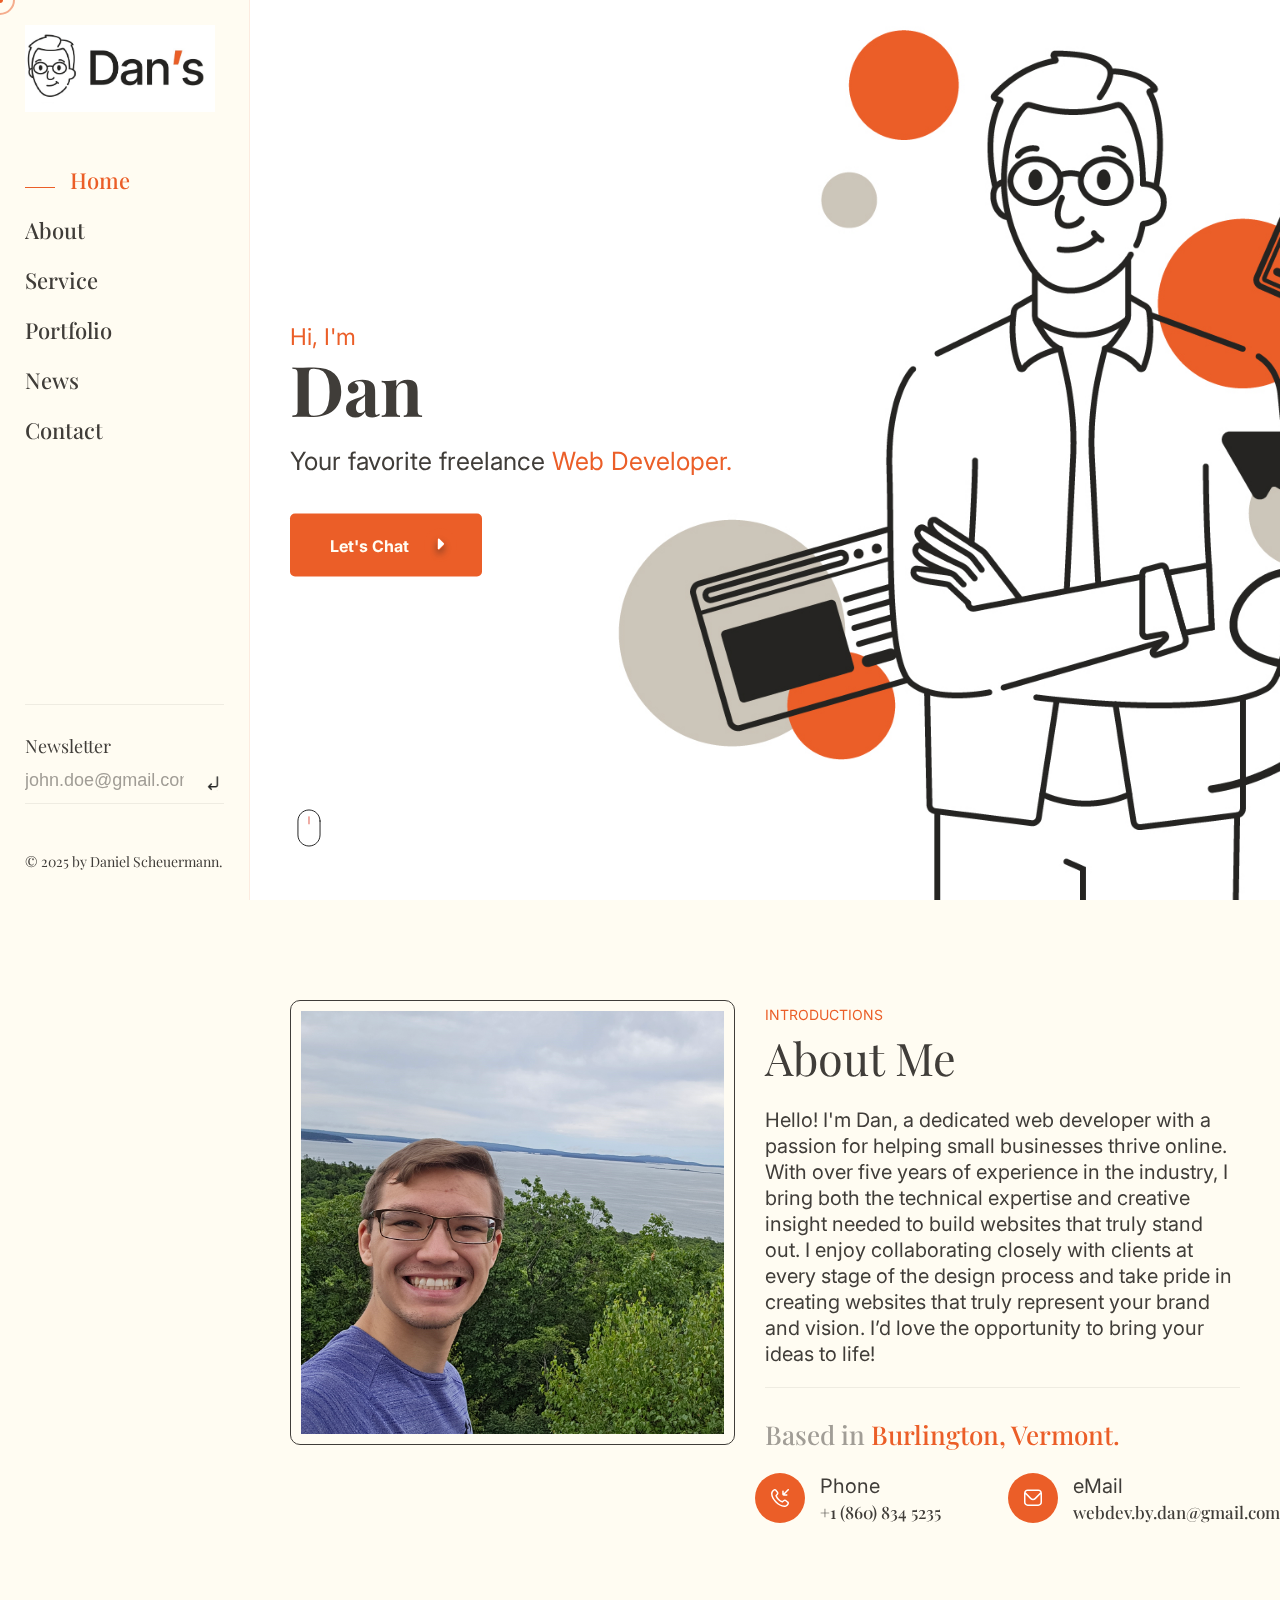
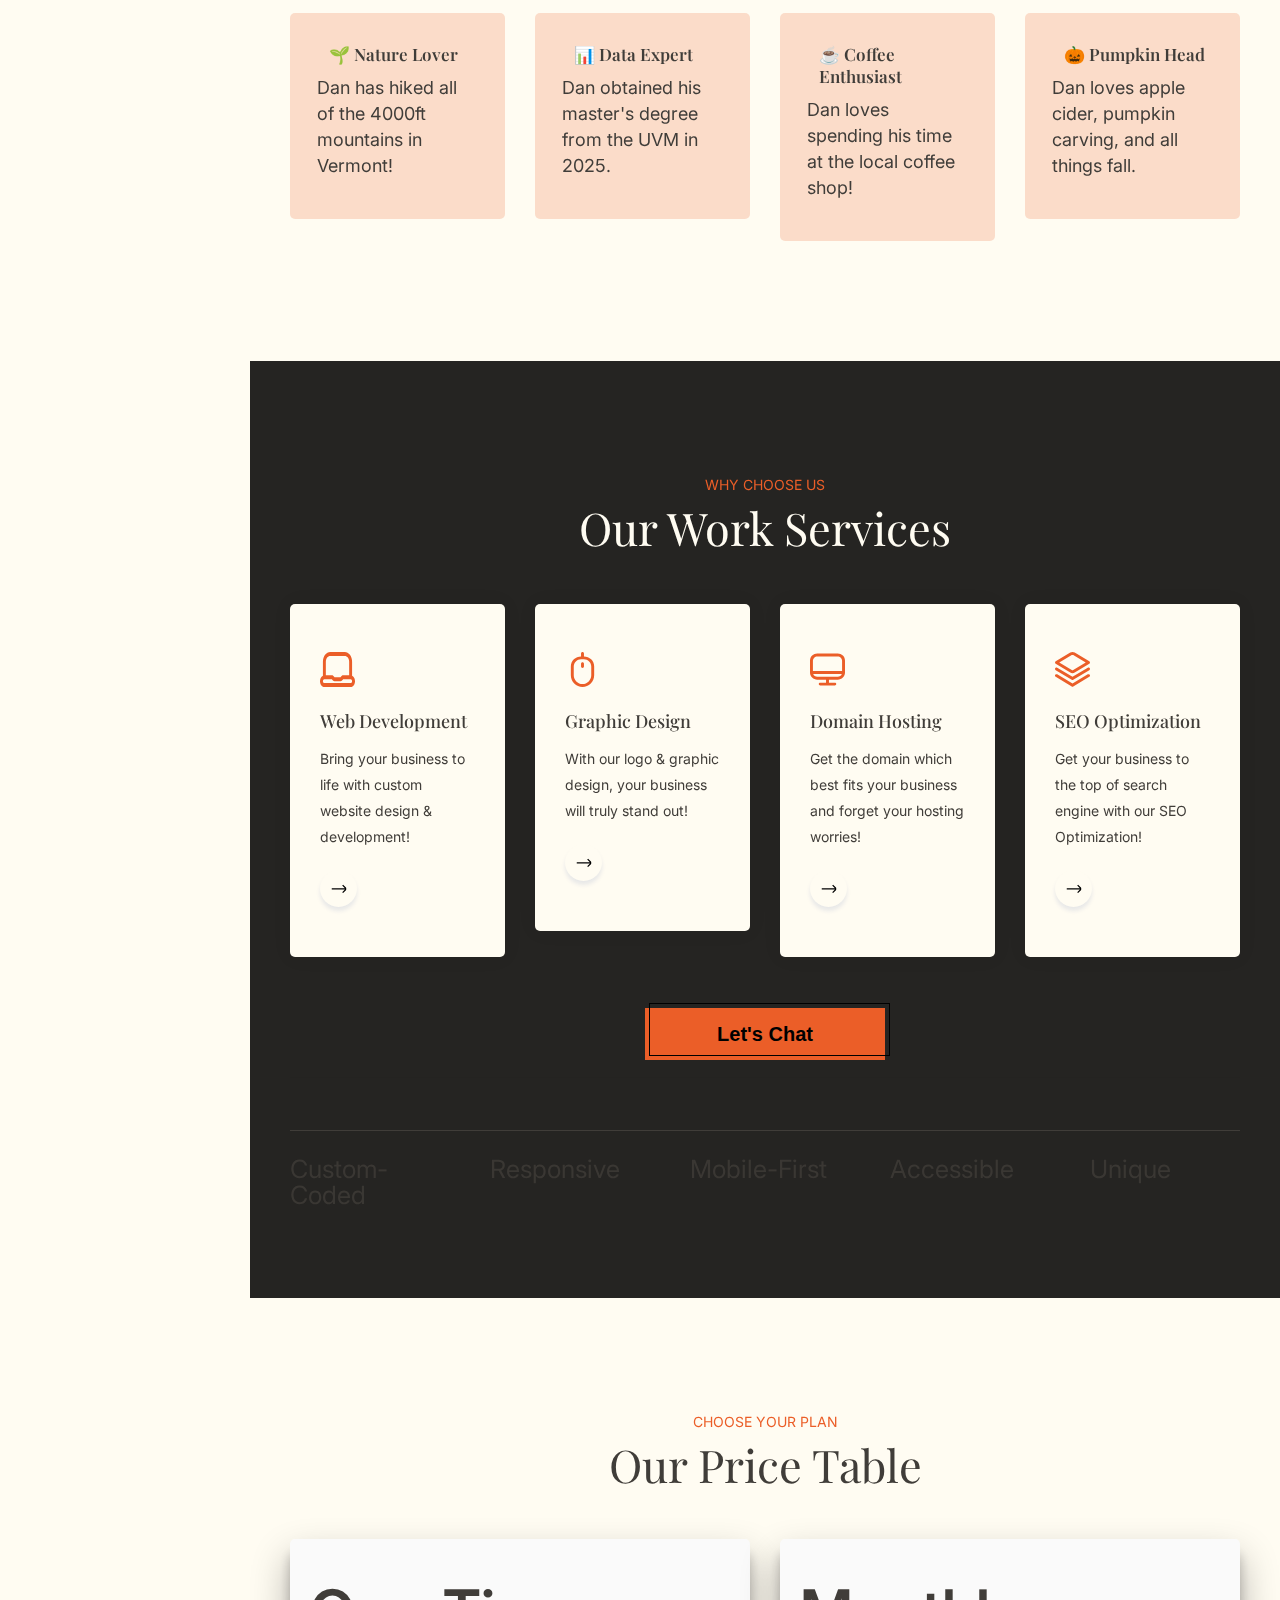
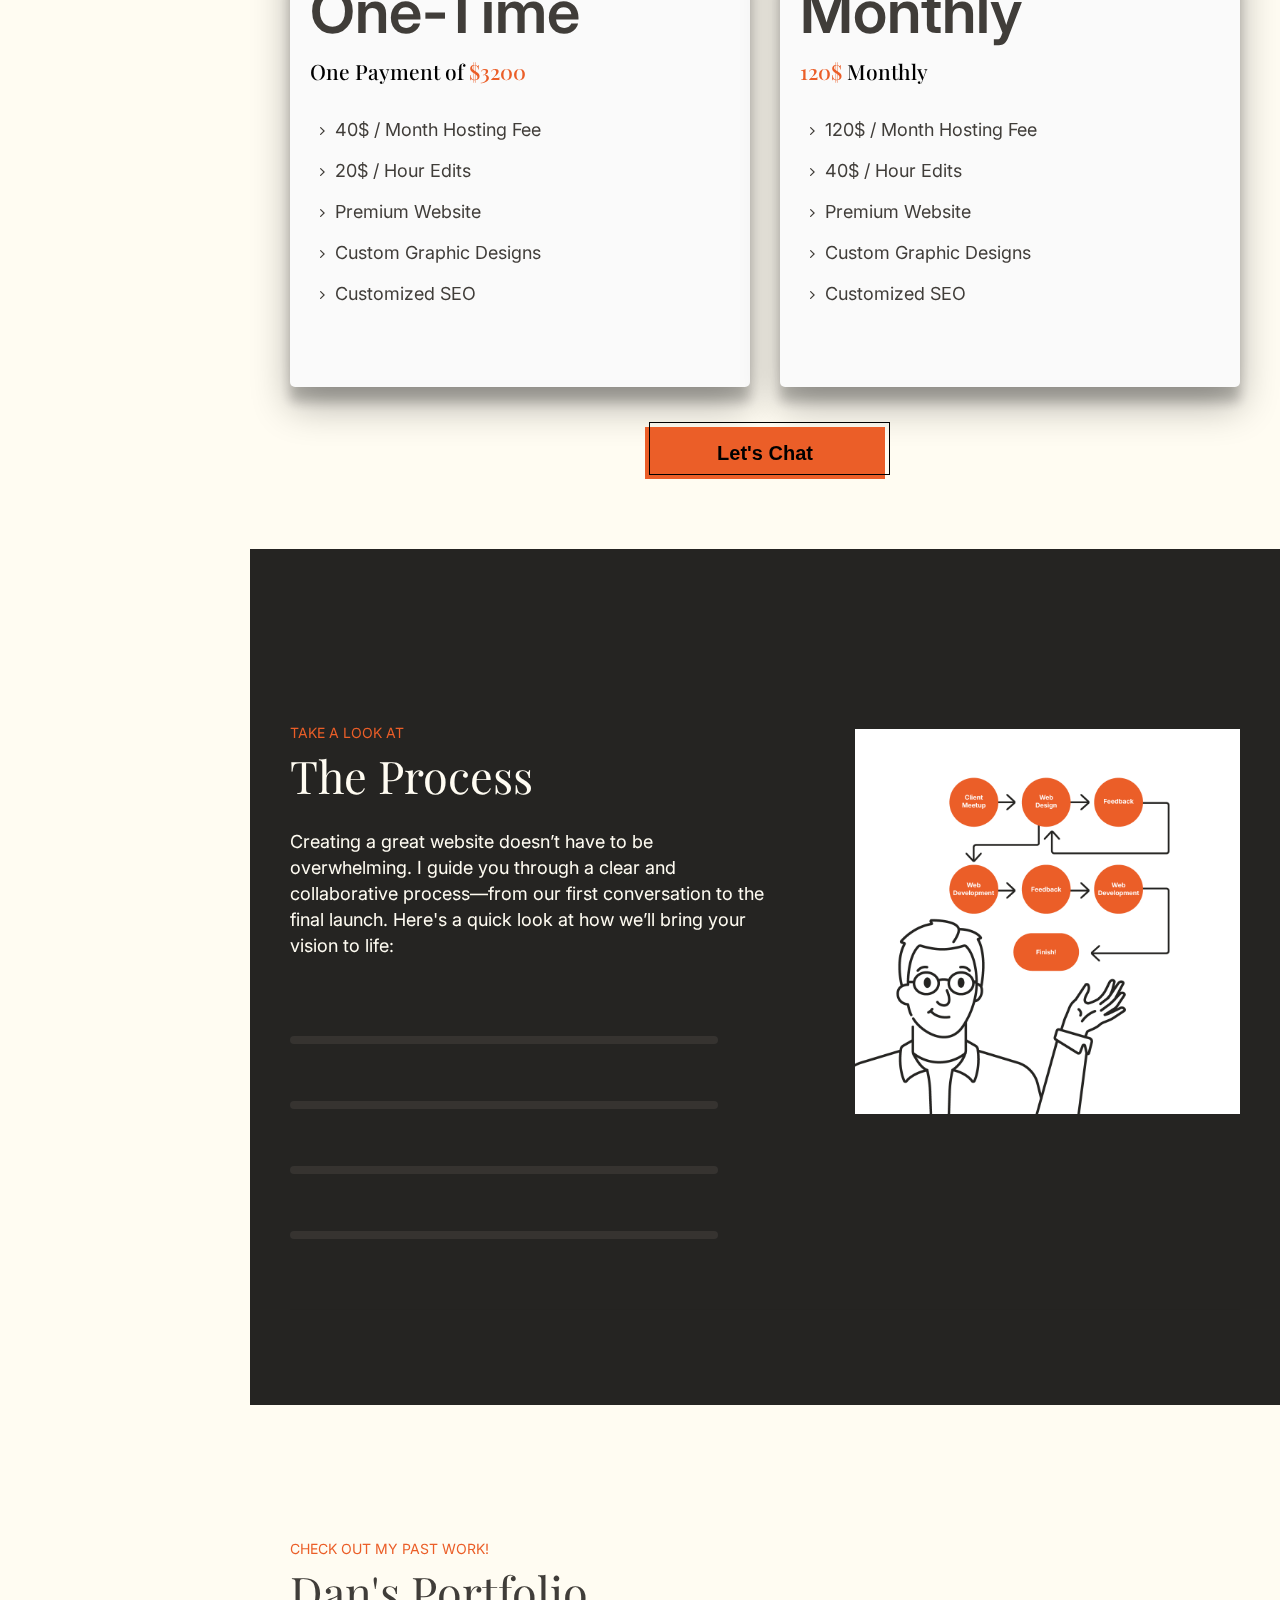
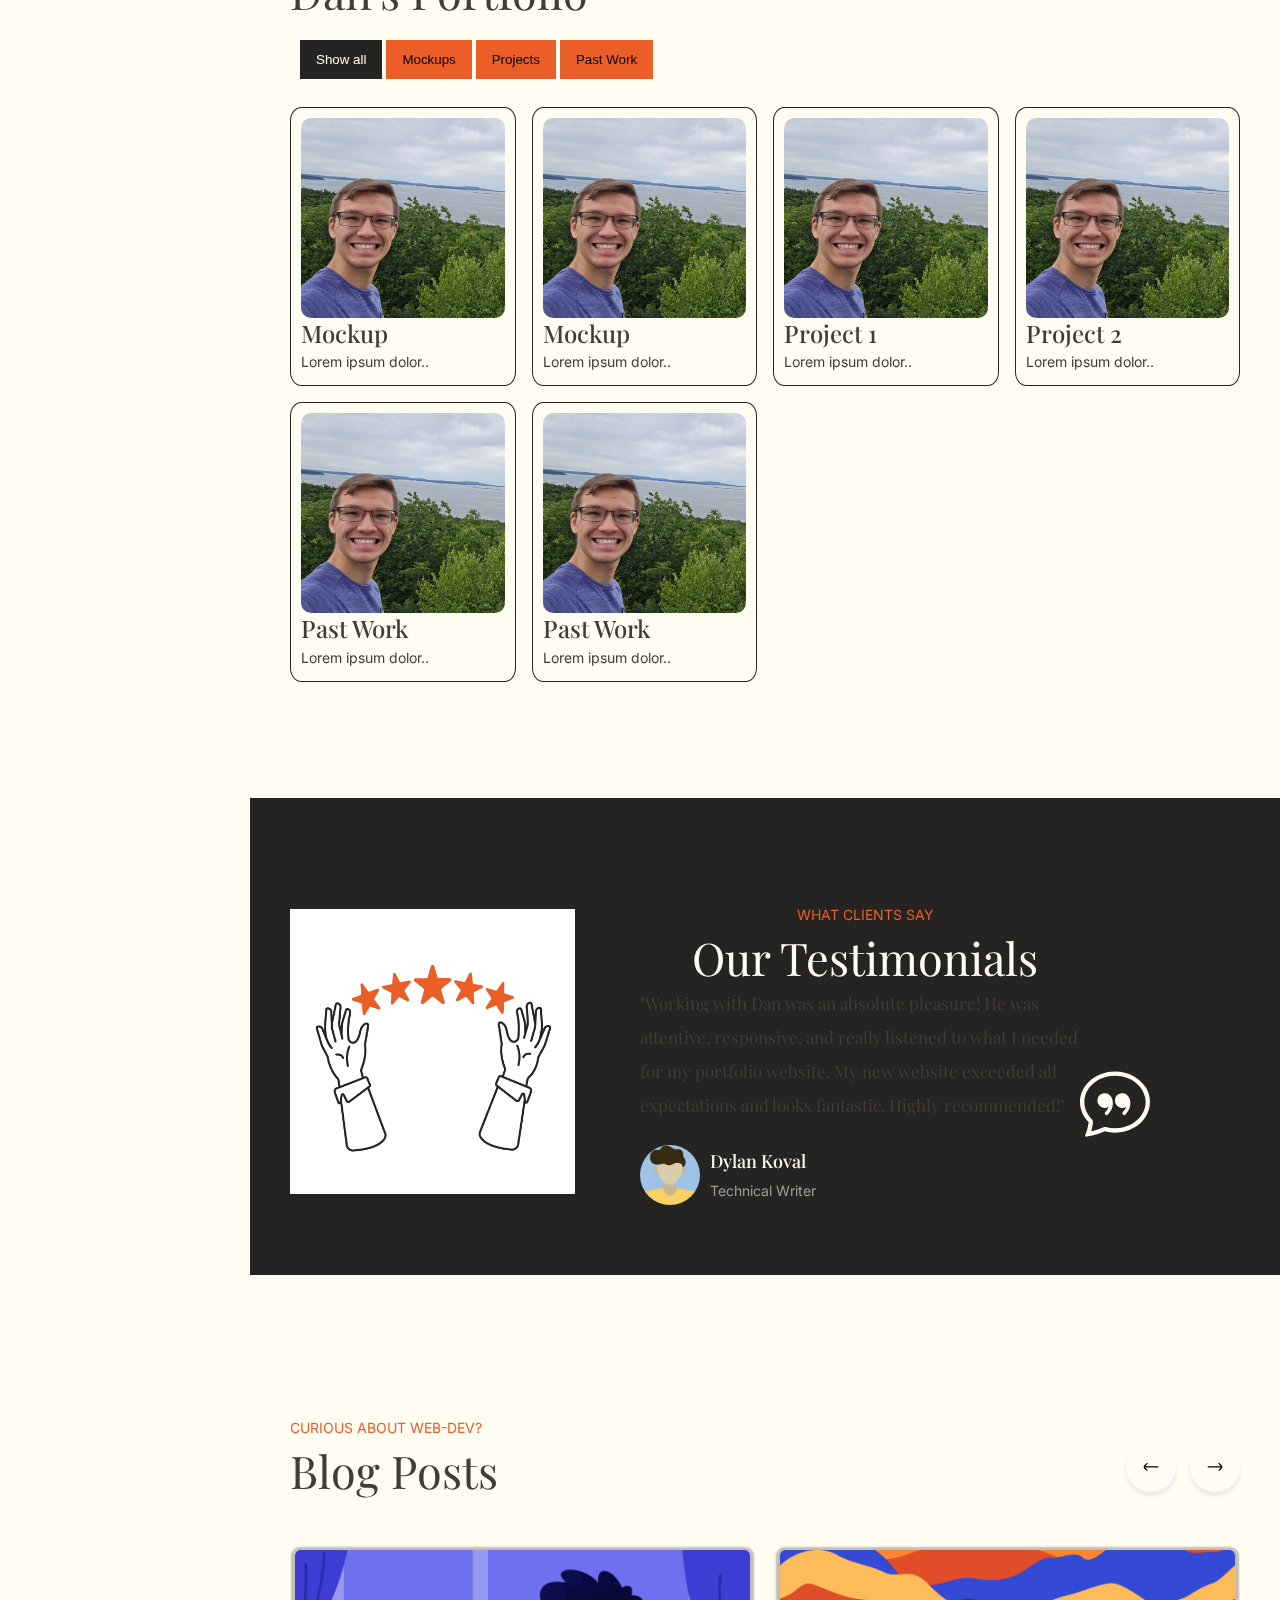
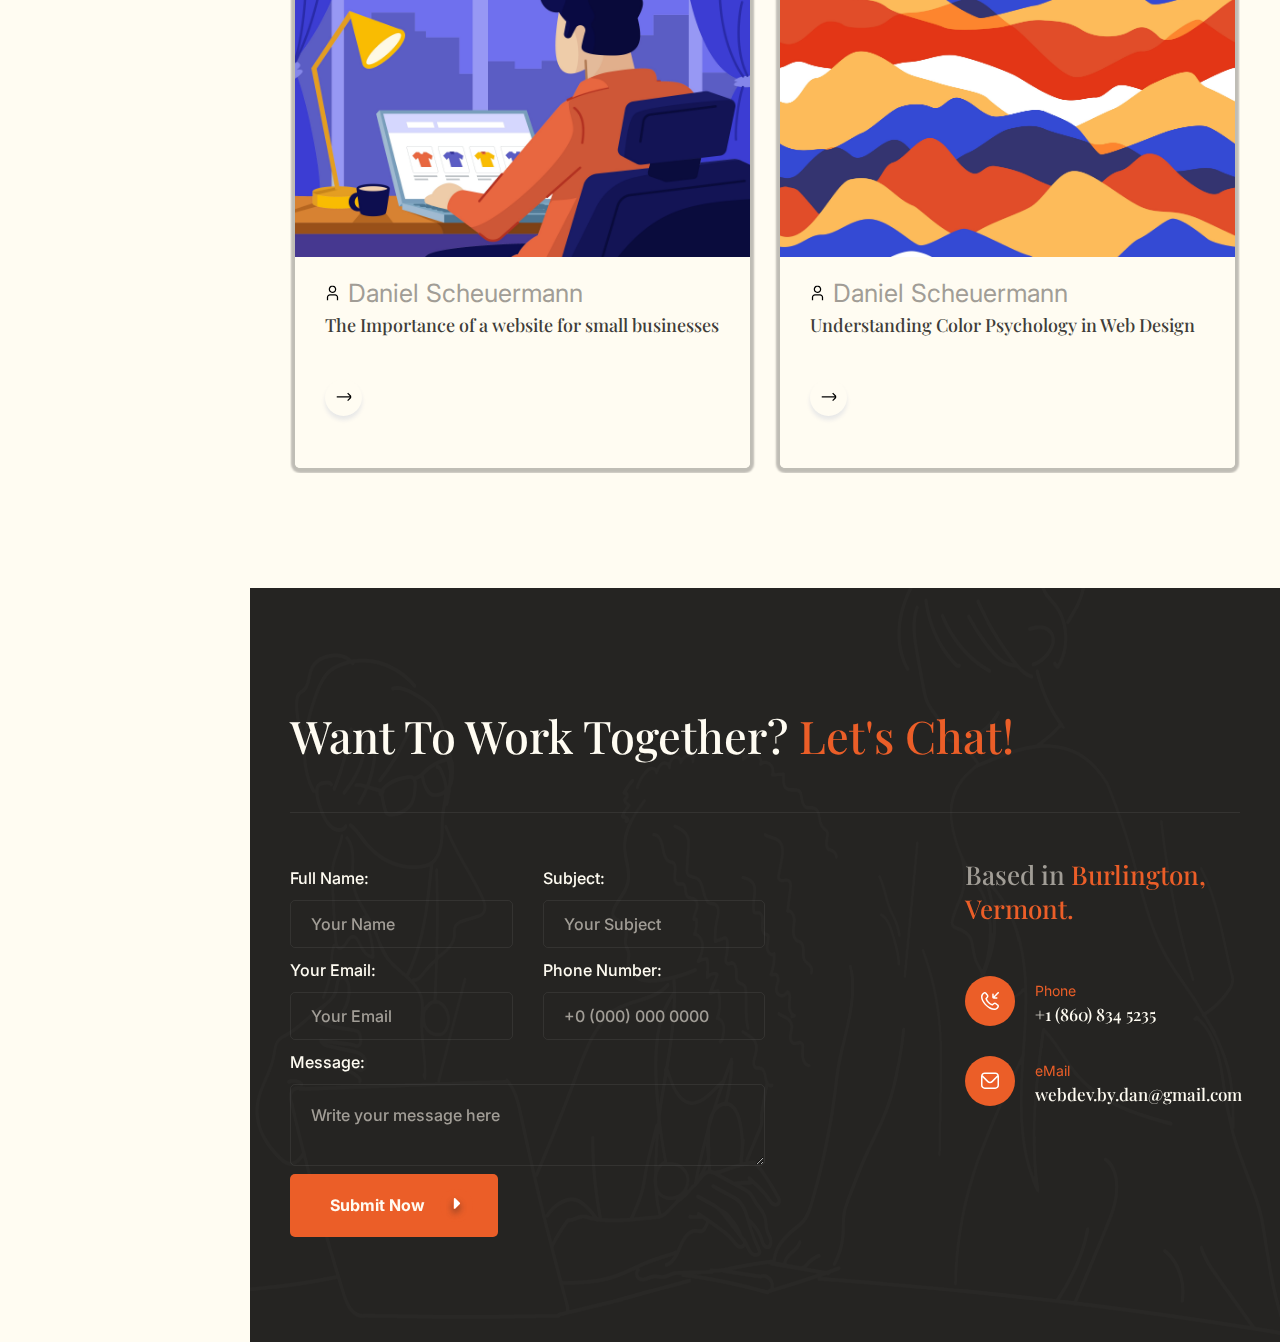
==== commit 08662ca2: "Change index.html" ====
--- a/index.html
+++ b/index.html
@@ -73,7 +73,7 @@
 			<div class="leftpart_inner">
 				<div class="logo">
 					<!-- <a href="#"><img src="img/logo/Logo.png" alt="" /></a> -->
-					<a href="#">Dan's</a>
+					<a href="#"><img src="./img/logo/Web-Graphics-05.jpg"></a>
 				</div>
 				<div class="menu scrollable">
 					<ul class="anchor_nav">
@@ -115,7 +115,7 @@
 				<div class="mers_tm_section" id="home">
 					<div class="mers_tm_hero">
 						<div class="background">
-							<div class="image" data-img-url="img/hero/1.png"></div>
+							<div class="image" data-img-url="img/hero/Web-Graphics-04.jpg"></div>
 							<div class="overlay"></div>
 						</div>
 						<div class="container">
@@ -431,7 +431,7 @@
 								</div>
 							</div>
 							<div class="right parallax" data-relative-input="true">
-								<img class="layer" data-depth="0.04" src="img/skills/1.jpg" alt="Web development process illustration" />
+								<img class="layer" data-depth="0.04" src="img/skills/Web-Graphics-01.jpg" alt="Web development process illustration" />
 							</div>
 						</div>
 					</div>
@@ -446,12 +446,12 @@
 						<div class="mers_tm_title" data-text-align="left">
 						<span>Check out my past work!</span>
 						<h3>Dan's Portfolio</h3>
-						<div id="myBtnContainer">
-							<button class="btn active" onclick="filterSelection('all')">Show all</button>
-							<button class="btn" onclick="filterSelection('mockups')">Mockups</button>
-							<button class="btn" onclick="filterSelection('projects')">Projects</button>
-							<button class="btn" onclick="filterSelection('pastwork')">Past Work</button>
-						</div>
+							<div id="myBtnContainer">
+								<button class="btn active" onclick="filterSelection('all')">Show all</button>
+								<button class="btn" onclick="filterSelection('mockups')">Mockups</button>
+								<button class="btn" onclick="filterSelection('projects')">Projects</button>
+								<button class="btn" onclick="filterSelection('pastwork')">Past Work</button>
+							</div>
 						</div>
 				
 						<div class="portfolio-container">
@@ -514,7 +514,7 @@
 						<div class="container">
 							<div class="testimonials_inner">
 								<div class="avatar">
-									<img src="img/testimonials/4.png" alt="" />
+									<img src="img/testimonials/Web-Graphics-03.jpg" alt="" />
 								</div>
 								<div class="testimonials_list">
 									<ul class="owl-carousel">
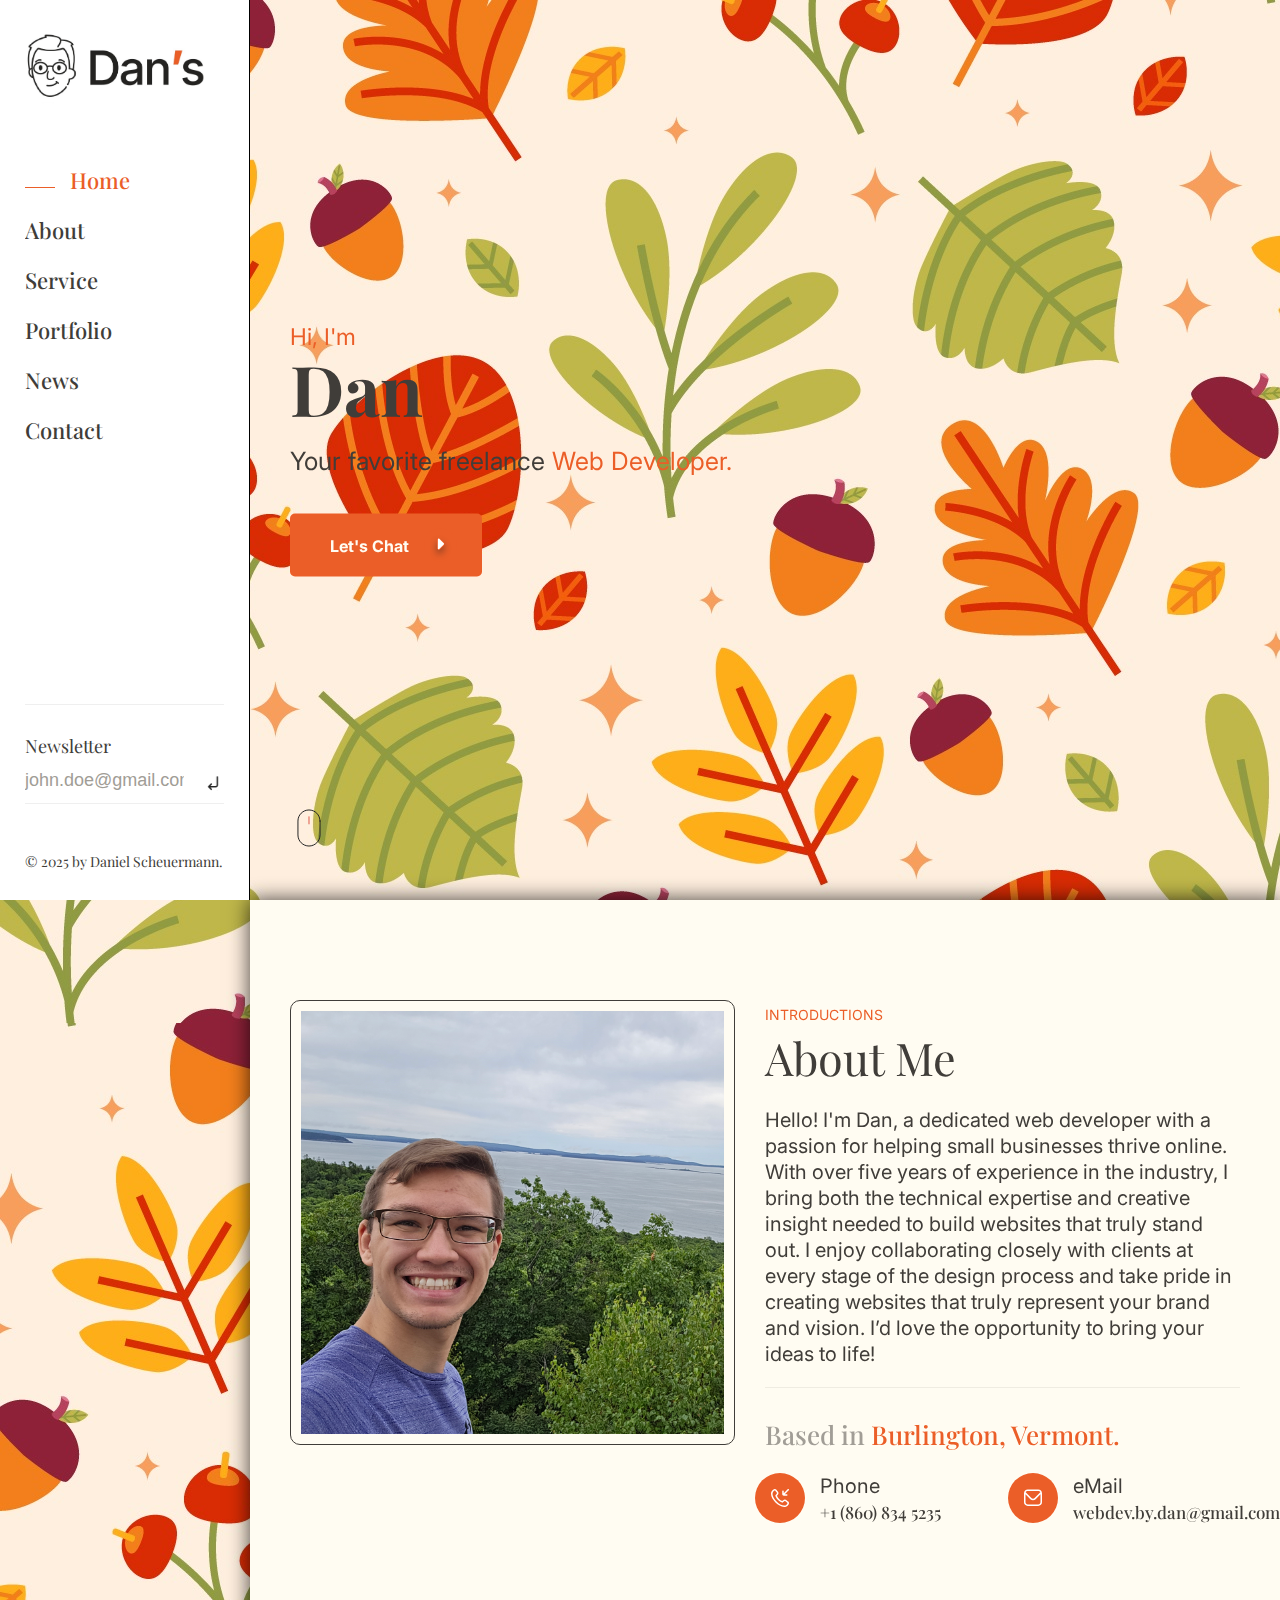
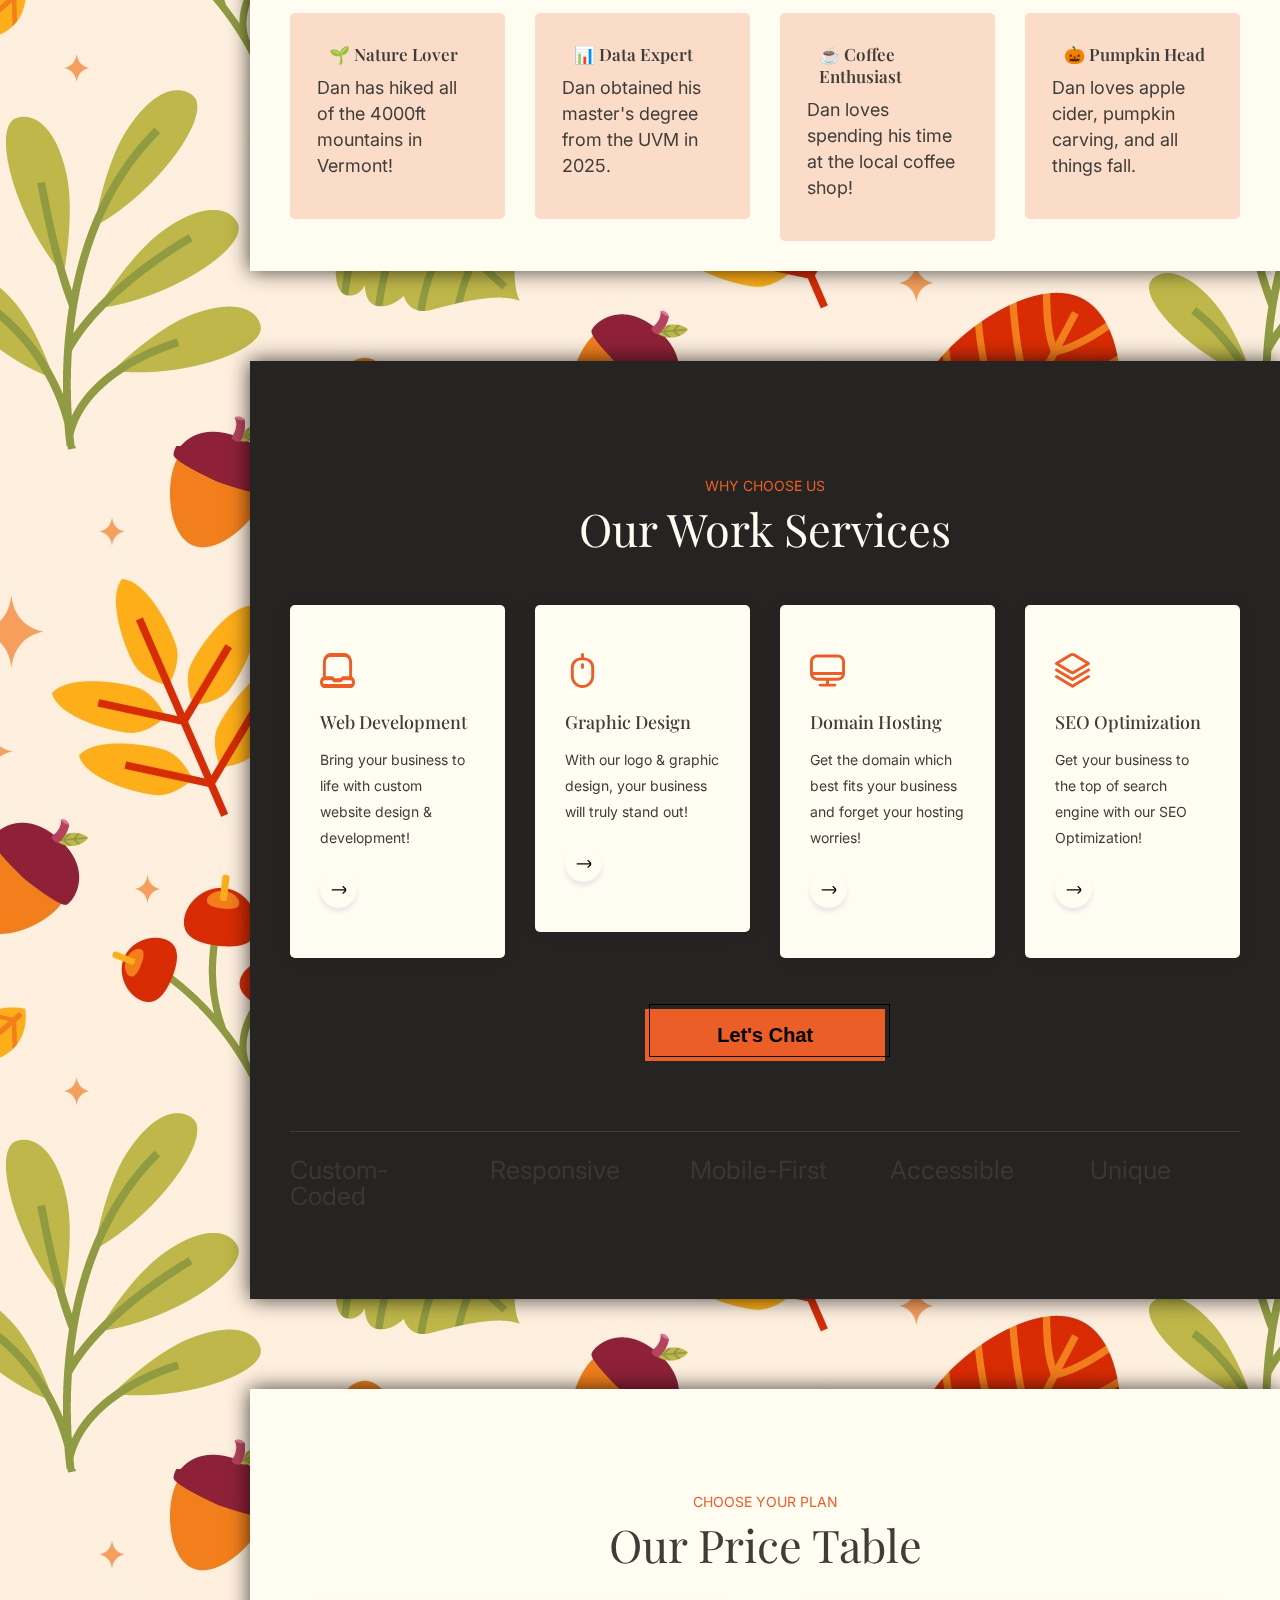
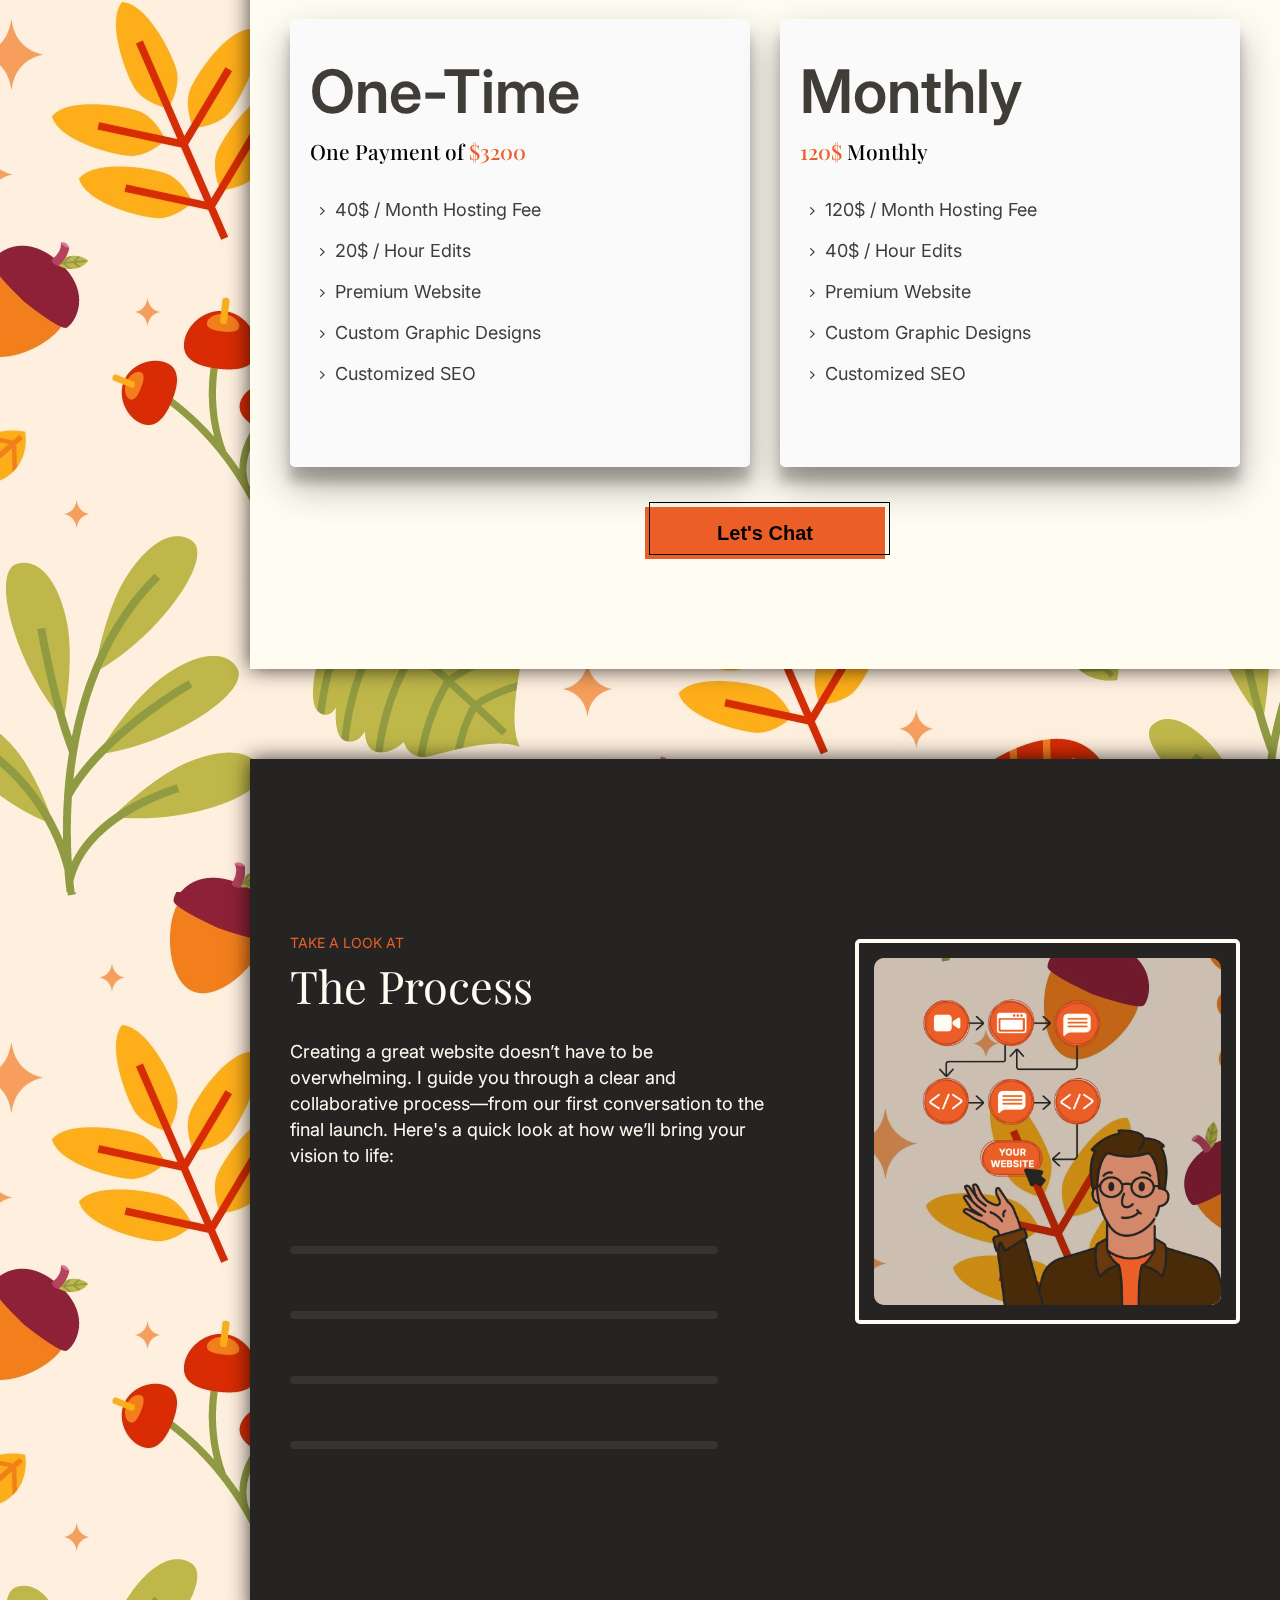
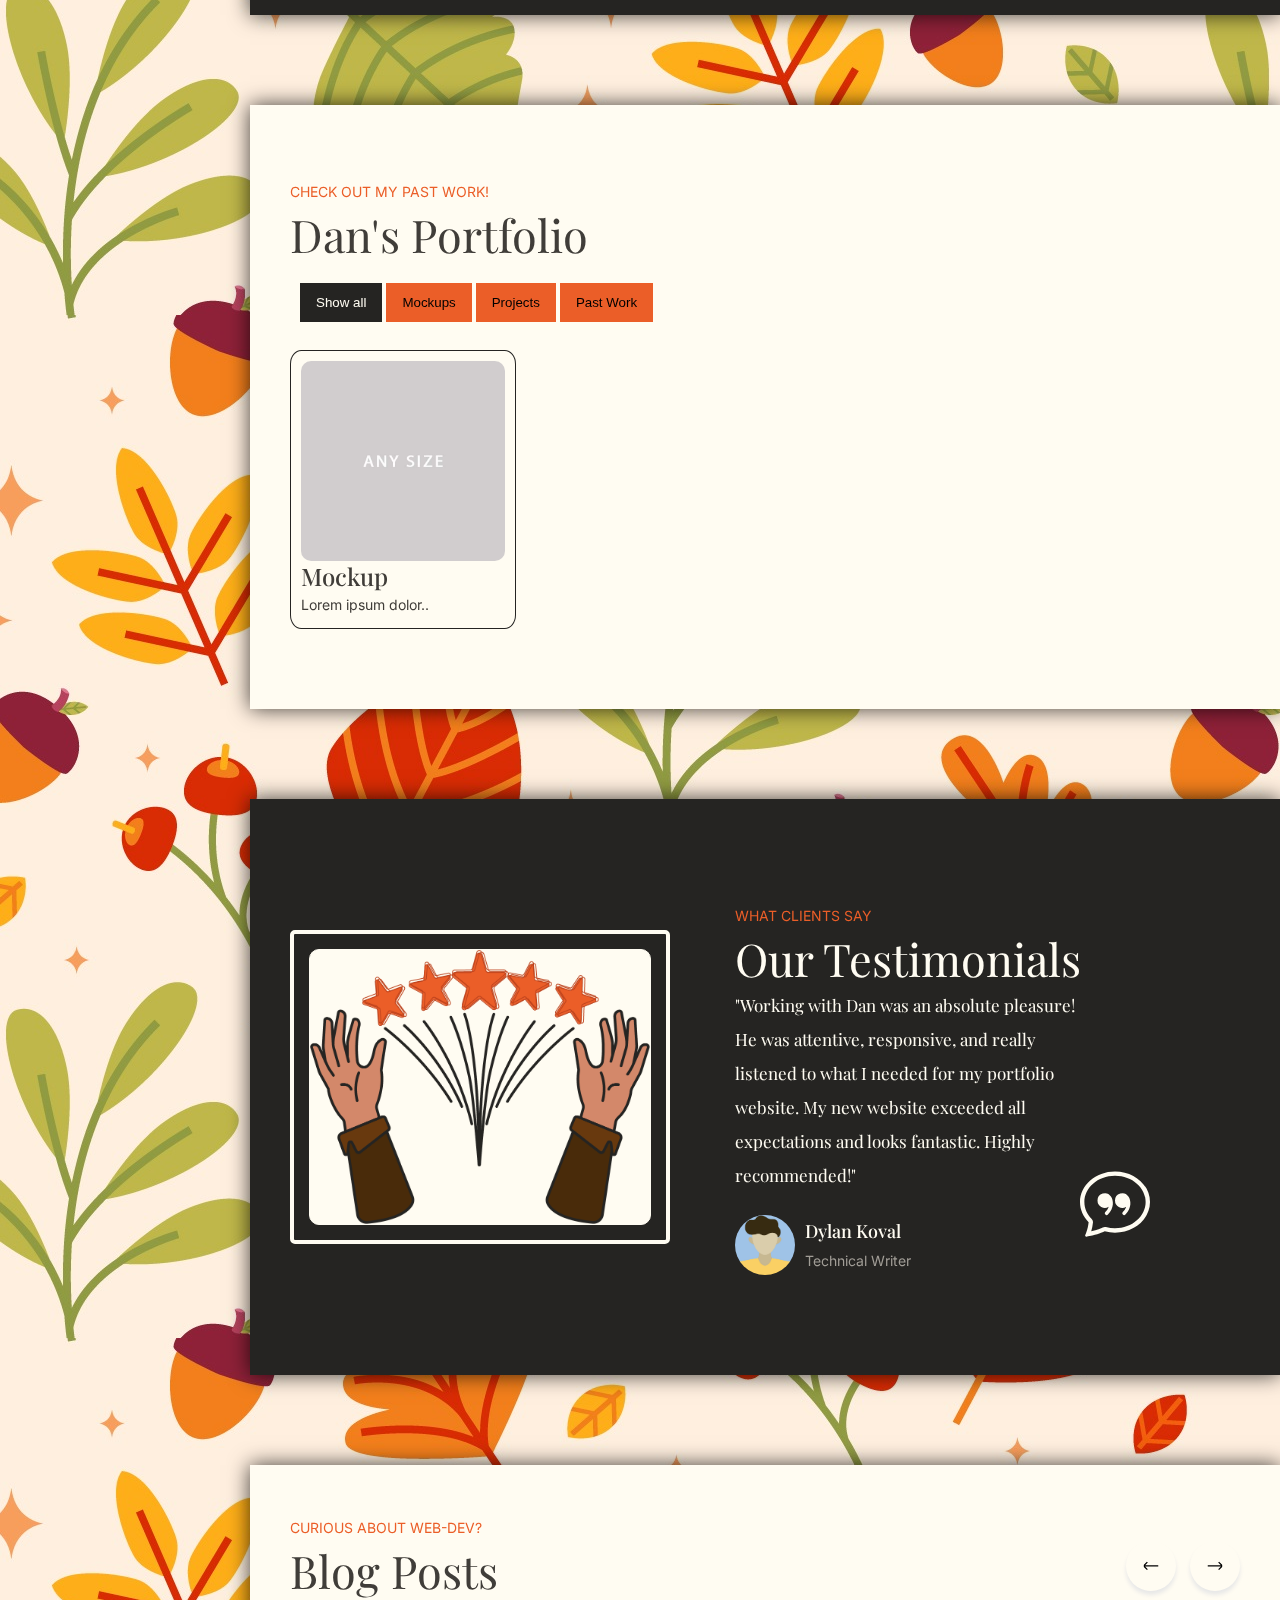
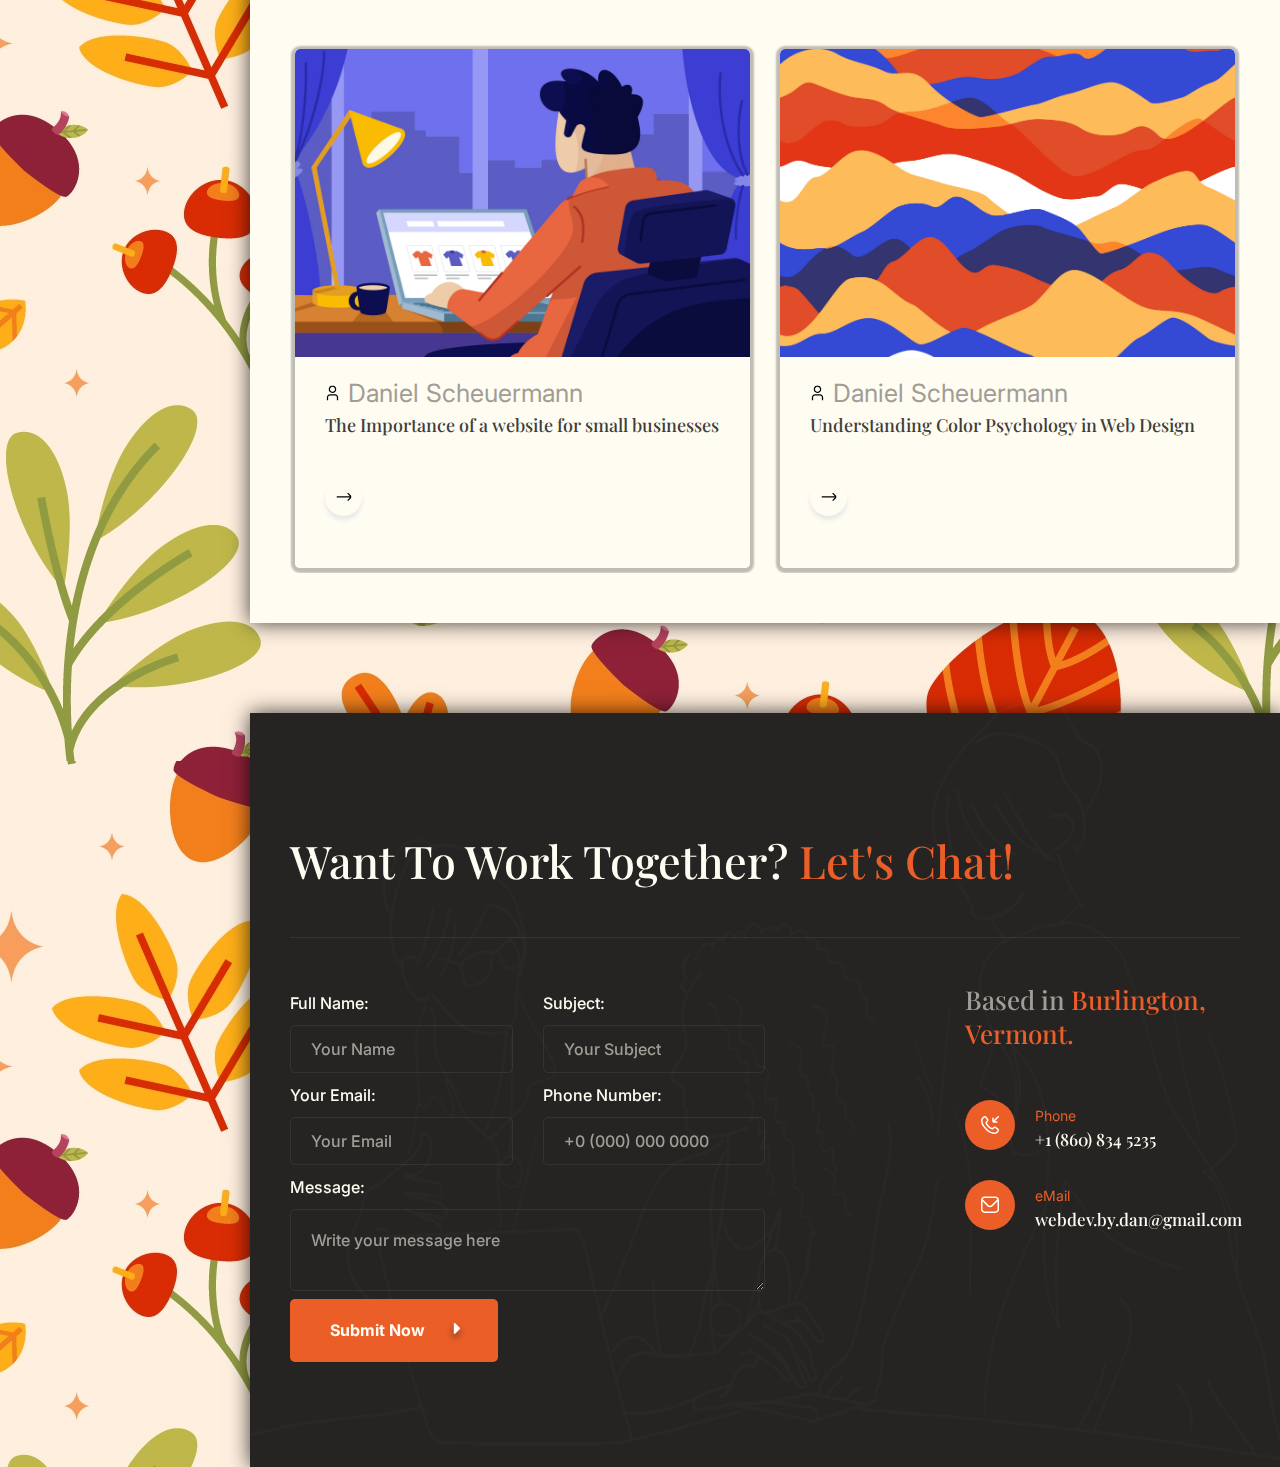
==== commit c753fe33: "Graphics edit" ====
--- a/index.html
+++ b/index.html
@@ -16,6 +16,7 @@
 <meta name="viewport" content="width=device-width, initial-scale=1, maximum-scale=1">
 
 <title>Web Dev by Dan | Website Design & Development</title>
+<link rel="icon" type="image/x-icon" href="./img/logo/icon.png">
 
 <!-- STYLES -->
 <link href="https://fonts.googleapis.com/css2?family=Playfair+Display:ital,wght@0,400;0,500;0,600;0,700;0,800;0,900;1,400;1,500;1,600;1,700;1,800;1,900&display=swap" rel="stylesheet">
@@ -115,7 +116,7 @@
 				<div class="mers_tm_section" id="home">
 					<div class="mers_tm_hero">
 						<div class="background">
-							<div class="image" data-img-url="img/hero/Web-Graphics-04.jpg"></div>
+							<div class="image" data-img-url="img/hero/hero_01.jpg"></div>
 							<div class="overlay"></div>
 						</div>
 						<div class="container">
@@ -430,8 +431,10 @@
 									</div>
 								</div>
 							</div>
-							<div class="right parallax" data-relative-input="true">
-								<img class="layer" data-depth="0.04" src="img/skills/Web-Graphics-01.jpg" alt="Web development process illustration" />
+							<div class="right" data-relative-input="true">
+								<div class="border">
+									<img class="layer process" data-depth="0.04" src="img/skills/TheProcess.png" alt="Web development process illustration" />
+								</div>
 							</div>
 						</div>
 					</div>
@@ -459,45 +462,8 @@
 							<div class="row">
 								<div class="column mockups show">
 								<div class="content">
-									<img src="img/about/1.jpg" alt="Nature" style="width:100%">
+									<img src="img/portfolio/1.jpg" alt="Nature" style="width:100%">
 									<h4>Mockup</h4>
-									<p>Lorem ipsum dolor..</p>
-								</div>
-								</div>
-								<div class="column mockups show">
-								<div class="content">
-									<img src="img/about/1.jpg" alt="Nature" style="width:100%">
-									<h4>Mockup</h4>
-									<p>Lorem ipsum dolor..</p>
-								</div>
-								</div>
-					
-								<div class="column projects show">
-								<div class="content">
-									<img src="img/about/1.jpg" alt="Car" style="width:100%">
-									<h4>Project 1</h4>
-									<p>Lorem ipsum dolor..</p>
-								</div>
-								</div>
-								<div class="column projects show">
-								<div class="content">
-									<img src="img/about/1.jpg" alt="Car" style="width:100%">
-									<h4>Project 2</h4>
-									<p>Lorem ipsum dolor..</p>
-								</div>
-								</div>
-								<div class="column pastwork show">
-								<div class="content">
-									<img src="img/about/1.jpg" alt="Car" style="width:100%">
-									<h4>Past Work</h4>
-									<p>Lorem ipsum dolor..</p>
-								</div>
-								</div>
-					
-								<div class="column pastwork show">
-								<div class="content">
-									<img src="img/about/1.jpg" alt="Car" style="width:100%">
-									<h4>Past Work</h4>
 									<p>Lorem ipsum dolor..</p>
 								</div>
 								</div>
@@ -514,12 +480,14 @@
 						<div class="container">
 							<div class="testimonials_inner">
 								<div class="avatar">
-									<img src="img/testimonials/Web-Graphics-03.jpg" alt="" />
+									<div class="border">
+										<img  class="testimonials" src="img/testimonials/Testimonial.png" alt="" />
+									</div>
 								</div>
 								<div class="testimonials_list">
 									<ul class="owl-carousel">
 										<li>
-											<div class="mers_tm_title" data-text-align="center">
+											<div class="left-align mers_tm_title" data-text-align="center">
 												<span>What Clients Say</span>
 												<h3 class="floral-white">Our Testimonials</h3>
 											</div>
--- a/css/style.css
+++ b/css/style.css
@@ -43,7 +43,8 @@
   letter-spacing: 0;
   word-wrap: break-word;
   font-weight: 400;
-  background-color: var(--body-color);
+  background-image: url("../img/fall-pattern.jpg");
+  background-repeat: repeat-y;
   color: var(--main-color);
 }
 
@@ -295,8 +296,10 @@
   position: fixed;
   top: 0;
   left: 0;
-  border-right: 1px solid rgba(223,86,70,.1);
+  border-right: 1px solid black;
   font-size: 22px !important;
+  background: white !important;
+  z-index: 999;
 }
 .mers_tm_leftpart .leftpart_inner {
   width: 100%;
@@ -399,7 +402,7 @@
   position: relative;
   border-bottom: 1px solid rgba(32, 32, 32, .07);
   padding-bottom: 12px;
-  background-color: var(--floral-white);
+  background-color: transparent;
 }
 .mers_tm_subscribe input:focus {
   outline: none;
@@ -481,6 +484,7 @@
   clear: both;
   float: left;
   padding-left: 300px;
+  z-index: 999;
 }
 .mers_tm_rightpart .rightpart_inner {
   width: 100%;
@@ -622,6 +626,12 @@
   margin-bottom: 90px;
   padding-top: 100px;
   font-size: 20px !important;
+  -webkit-box-shadow: 0px 0px 20px 0px rgba(0,0,0,0.75);
+  -moz-box-shadow: 0px 0px 20px 0px rgba(0,0,0,0.75);
+  box-shadow: 0px 0px 20px 0px rgba(0,0,0,0.75);
+  z-index: 4;
+  position: relative;
+  background-color: var(--floral-white);
 }
 .mers_tm_about .about_inner {
   width: 100%;
@@ -826,8 +836,14 @@
   height: auto;
   clear: both;
   float: left;
+  margin-bottom: 90px;
+  -webkit-box-shadow: 0px 0px 20px 0px rgba(0,0,0,0.75);
+  -moz-box-shadow: 0px 0px 20px 0px rgba(0,0,0,0.75);
+  box-shadow: 0px 0px 20px 0px rgba(0,0,0,0.75);
+  z-index: 4;
   background-color: var(--off-color);
-  padding: 111px 0 90px 0;
+  padding: 112px 0 90px 0;
+  position: relative;
 }
 .work-services {
 	color: var(--floral-white);
@@ -1152,7 +1168,15 @@
   clear: both;
   float: left;
   margin-bottom: 90px;
-  padding-top: 111px;
+  padding: 54px 0px;
+  margin-bottom: 90px;
+  -webkit-box-shadow: 0px 0px 20px 0px rgba(0,0,0,0.75);
+  -moz-box-shadow: 0px 0px 20px 0px rgba(0,0,0,0.75);
+  box-shadow: 0px 0px 20px 0px rgba(0,0,0,0.75);
+  z-index: 4;
+  background-color: var(--floral-white);
+  position: relative;
+
 }
 .mers_tm_portfolio .portfolio_list {
   width: 100%;
@@ -1388,6 +1412,12 @@
   color: var(--floral-white) !important;
   padding: 170px 0 35px 0;
   font-size: 18px !important;
+  margin-bottom: 90px;
+  -webkit-box-shadow: 0px 0px 20px 0px rgba(0,0,0,0.75);
+  -moz-box-shadow: 0px 0px 20px 0px rgba(0,0,0,0.75);
+  box-shadow: 0px 0px 20px 0px rgba(0,0,0,0.75);
+  z-index: 4;
+  position: relative;
 }
 .mers_tm_skills .skills_inner {
   width: 100%;
@@ -1582,7 +1612,14 @@
   height: auto;
   clear: both;
   float: left;
-  padding-top: 111px;
+  padding: 100px 0px 40px 0px;
+  margin-bottom: 90px;
+  -webkit-box-shadow: 0px 0px 20px 0px rgba(0,0,0,0.75);
+  -moz-box-shadow: 0px 0px 20px 0px rgba(0,0,0,0.75);
+  box-shadow: 0px 0px 20px 0px rgba(0,0,0,0.75);
+  z-index: 4;
+  background-color: var(--floral-white);
+  position: relative;
 }
 .mers_tm_pricing .price_list {
   width: 100%;
@@ -1711,8 +1748,13 @@
   margin-bottom: 100px;
   z-index: 2;
   background-color: var(--eerie-black);
-  color: var(-
-  -floral-white);
+  color: var(--floral-white);
+  margin-bottom: 90px;
+  -webkit-box-shadow: 0px 0px 20px 0px rgba(0,0,0,0.75);
+  -moz-box-shadow: 0px 0px 20px 0px rgba(0,0,0,0.75);
+  box-shadow: 0px 0px 20px 0px rgba(0,0,0,0.75);
+  z-index: 4;
+  position: relative;
 }
 
 .mers_tm_testimonials .testimonials_inner {
@@ -1722,18 +1764,18 @@
   float: left;
   display: flex;
   align-items: center;
-  padding-top: 30px;
+  padding: 30px 0px;
   position: relative;
 }
 .mers_tm_testimonials .avatar {
-  width: 30%;
+  width: 40%;
 }
 .mers_tm_testimonials .avatar img {
   min-width: 100%;
   max-height: 400px;
 }
 .mers_tm_testimonials .testimonials_list {
-  width: 70%;
+  width: 60%;
   height: auto;
   clear: both;
   padding: 0 150px 0 65px;
@@ -1902,7 +1944,14 @@
   clear: both;
   float: left;
   background-color: var(--floral-white);
-  padding: 40px 0 115px 0;
+  padding: 50px 0 50px 0;
+  -webkit-box-shadow: 0px 0px 20px 0px rgba(0,0,0,0.75);
+  -moz-box-shadow: 0px 0px 20px 0px rgba(0,0,0,0.75);
+  box-shadow: 0px 0px 20px 0px rgba(0,0,0,0.75);
+  z-index: 4;
+  position: relative;
+  margin-bottom: 90px;
+  background-color: var(--floral-white);
 }
 .mers_tm_news .news_list {
   width: 100%;
@@ -2154,6 +2203,11 @@
   float: left;
   background-color: var(--off-color);
   padding: 120px 0 105px 0;
+  -webkit-box-shadow: 0px 0px 20px 0px rgba(0,0,0,0.75);
+  -moz-box-shadow: 0px 0px 20px 0px rgba(0,0,0,0.75);
+  box-shadow: 0px 0px 20px 0px rgba(0,0,0,0.75);
+  z-index: 4;
+  position: relative;
 }
 .mers_tm_contact .contact_inner {
   width: 100%;
@@ -2275,7 +2329,6 @@
 input[type=number] {
   -moz-appearance: textfield;
 }
-
 .mers_tm_contact ::-webkit-input-placeholder {
   color: var(--secondary-color);
 }
@@ -2737,4 +2790,26 @@
   border: 1px solid var(--black-olive);
   border-radius: 10px;
   padding: 10px;
+}
+
+.layer {
+  background-image: url(../img/fall-pattern.jpg);
+  box-shadow: inset 0 0 0 1000px rgba(0, 0, 0, 0.2);
+  border-radius: 10px;
+}
+
+.testimonials {
+  background-color: var(--floral-white);
+  border: 1px solid var(--floral-white);
+  border-radius: 10px;
+}
+
+.border {
+  padding: 15px;
+  border: 4px solid var(--floral-white);
+  border-radius: 5px;
+}
+
+.left-align {
+  text-align: left !important;
 }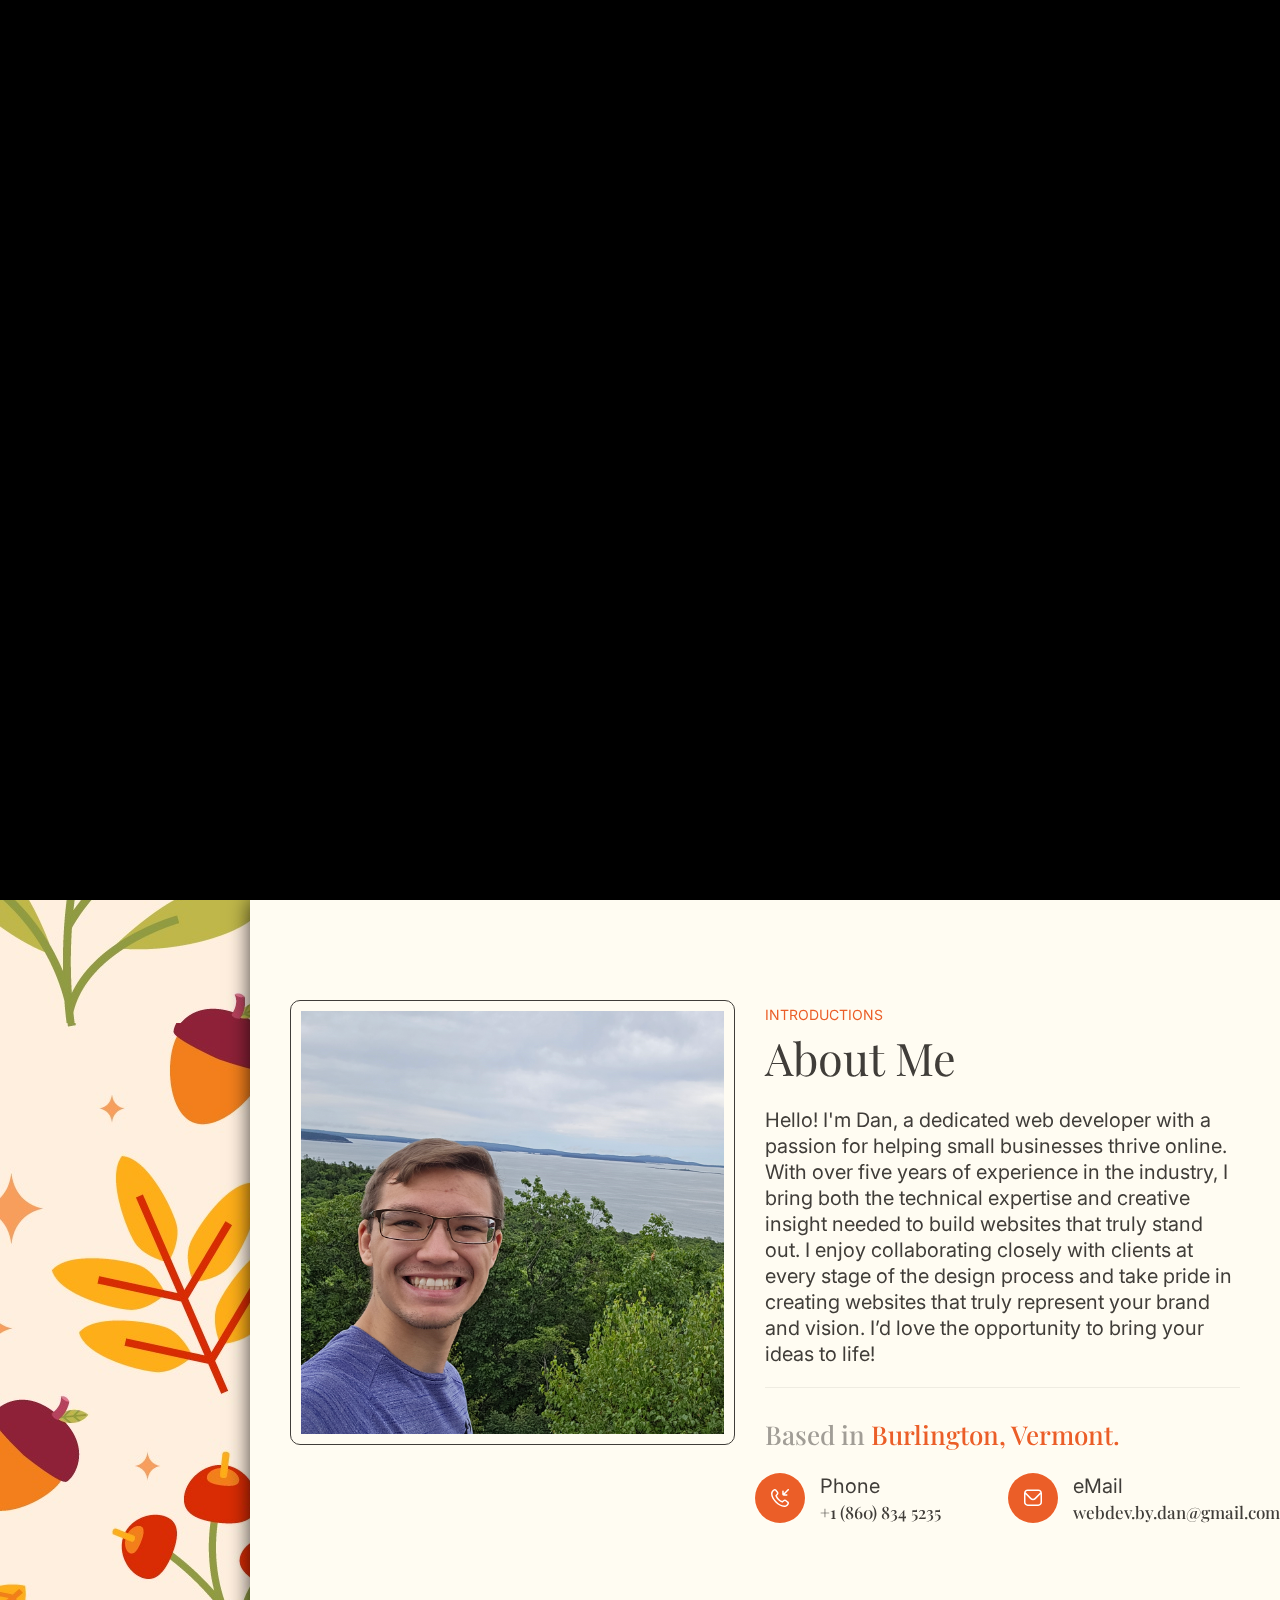
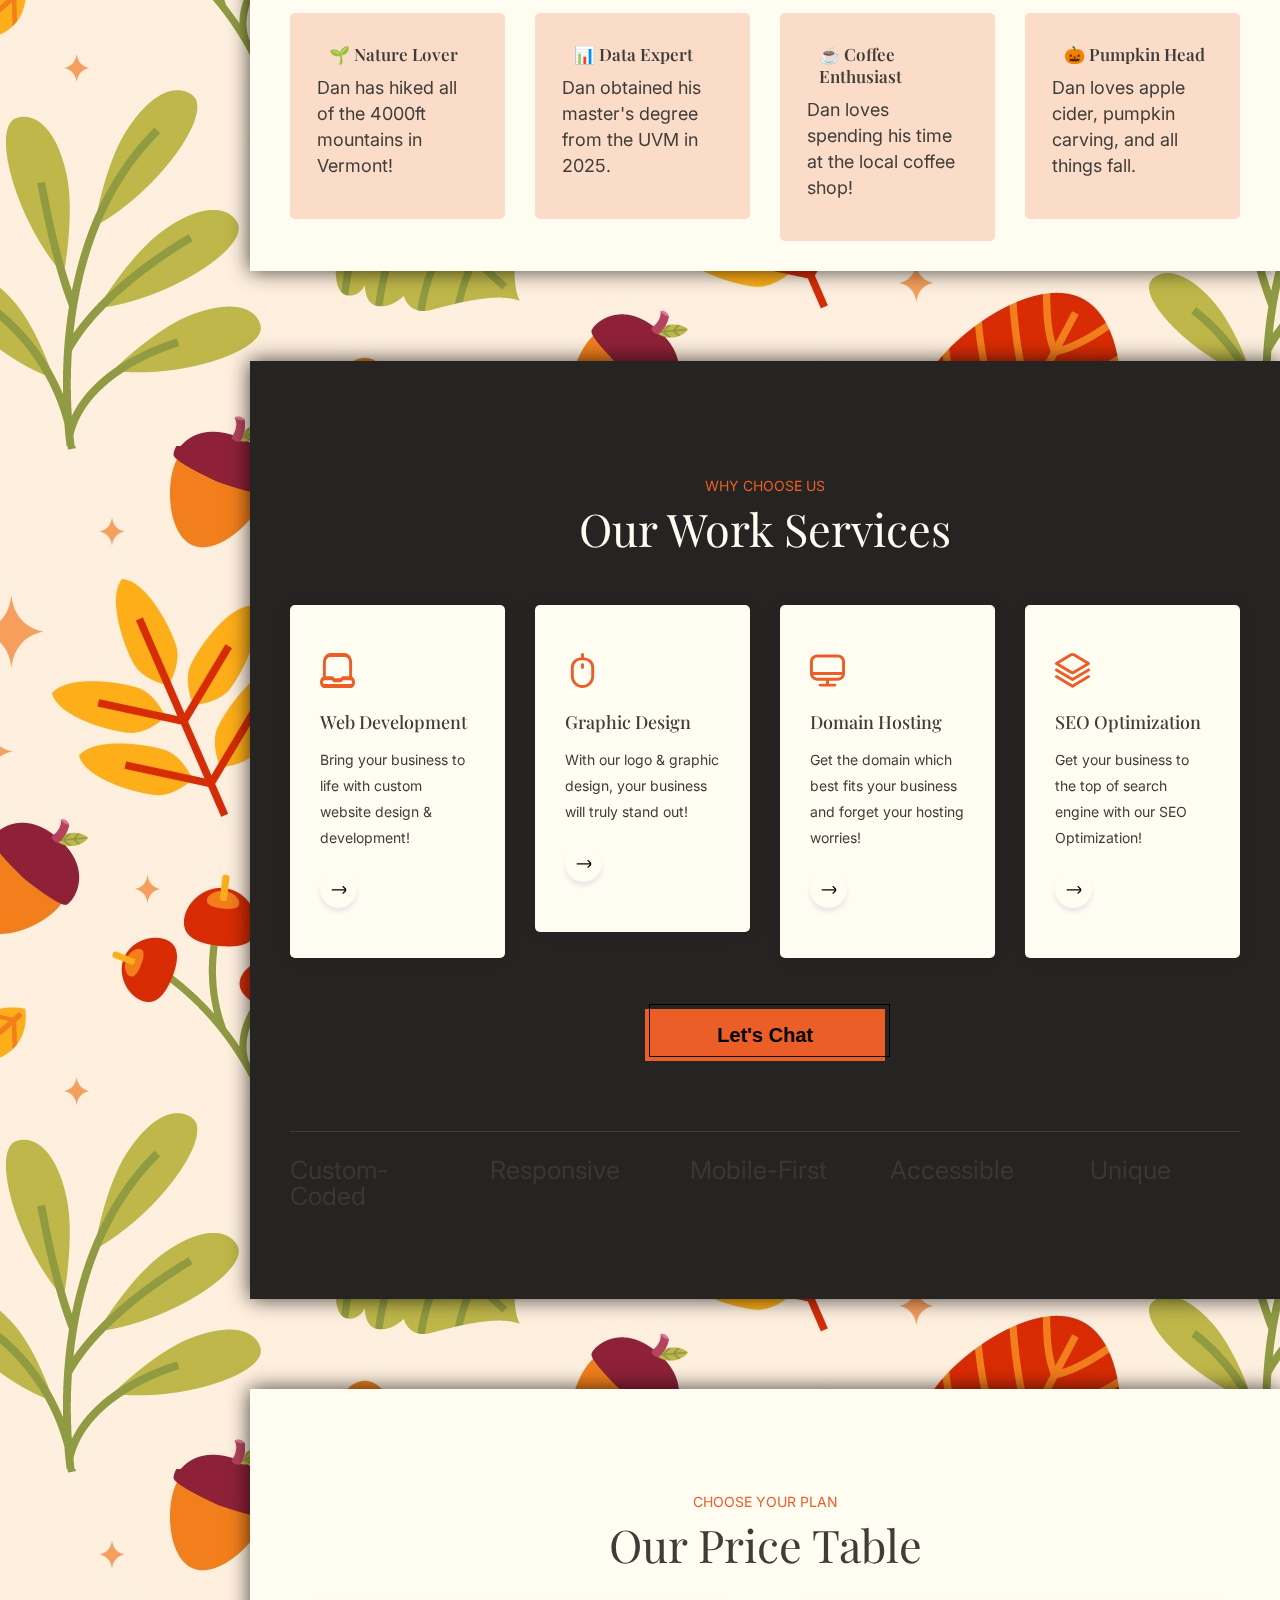
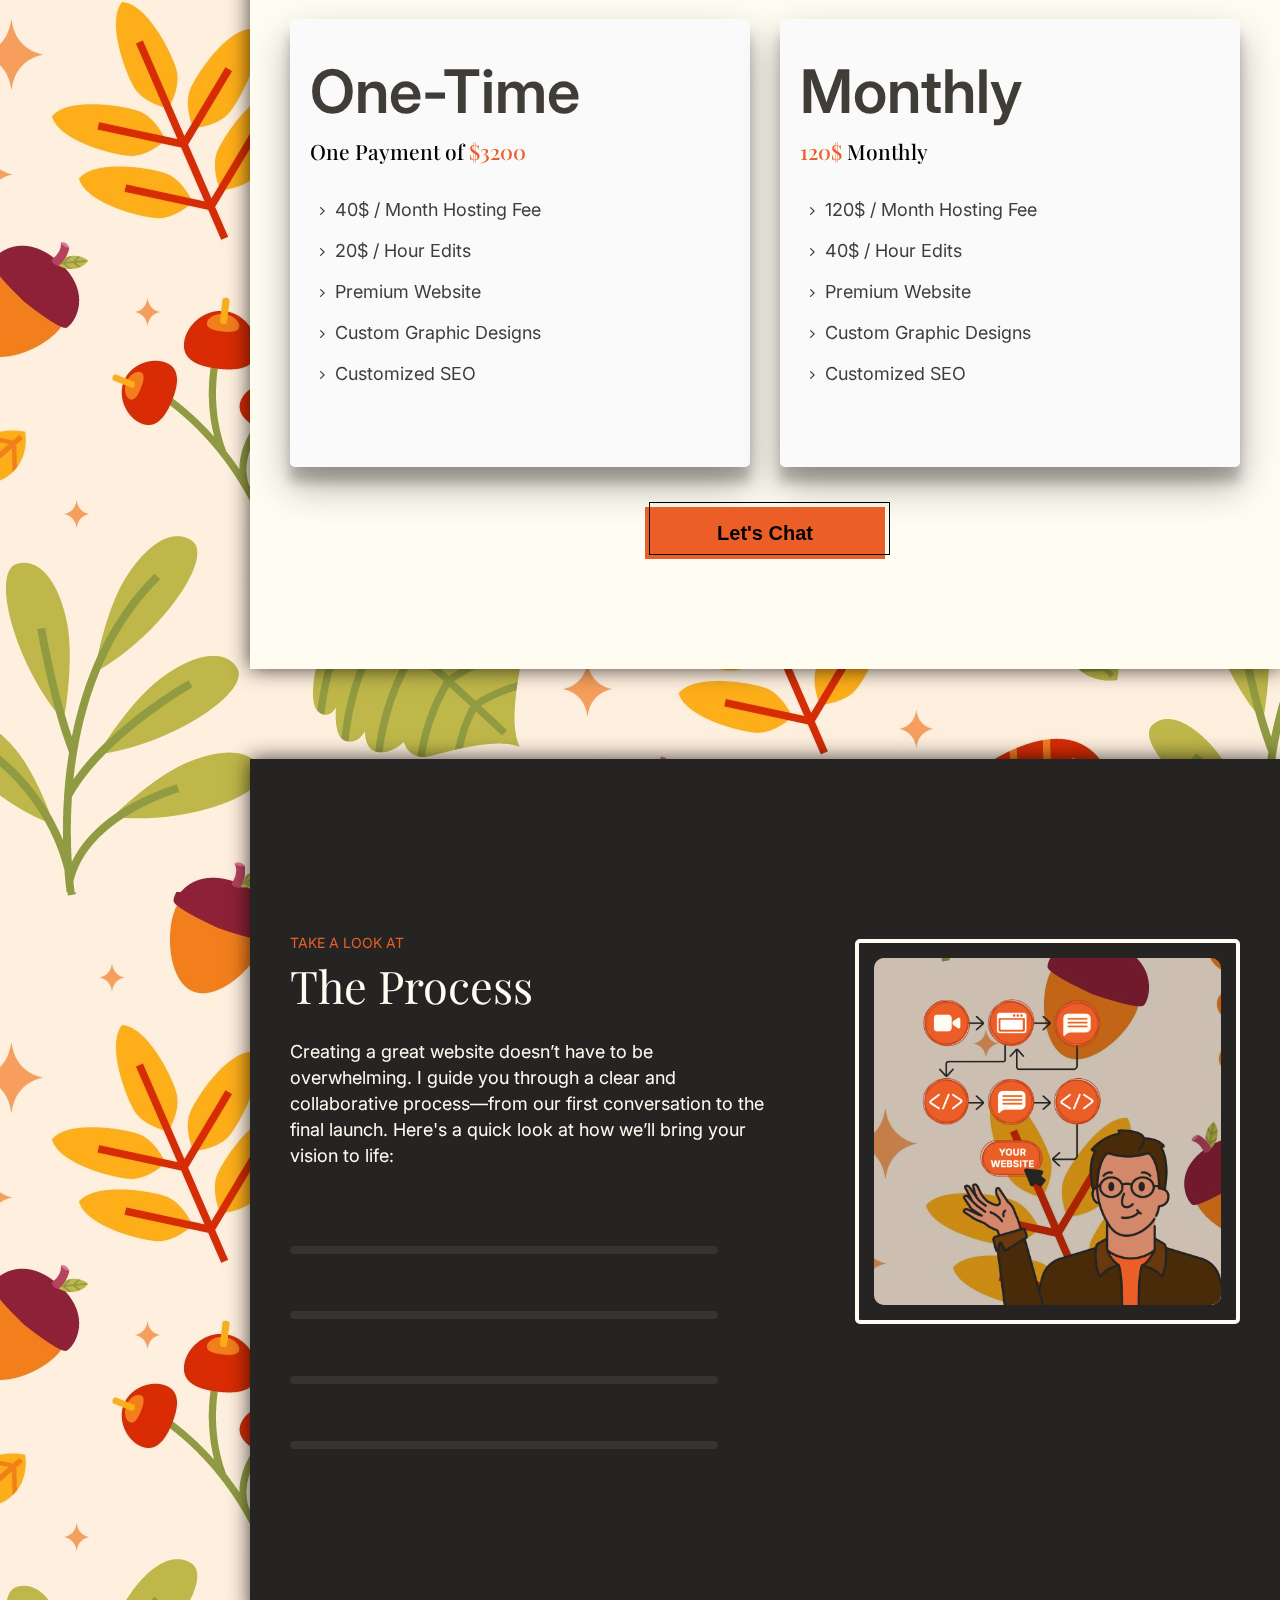
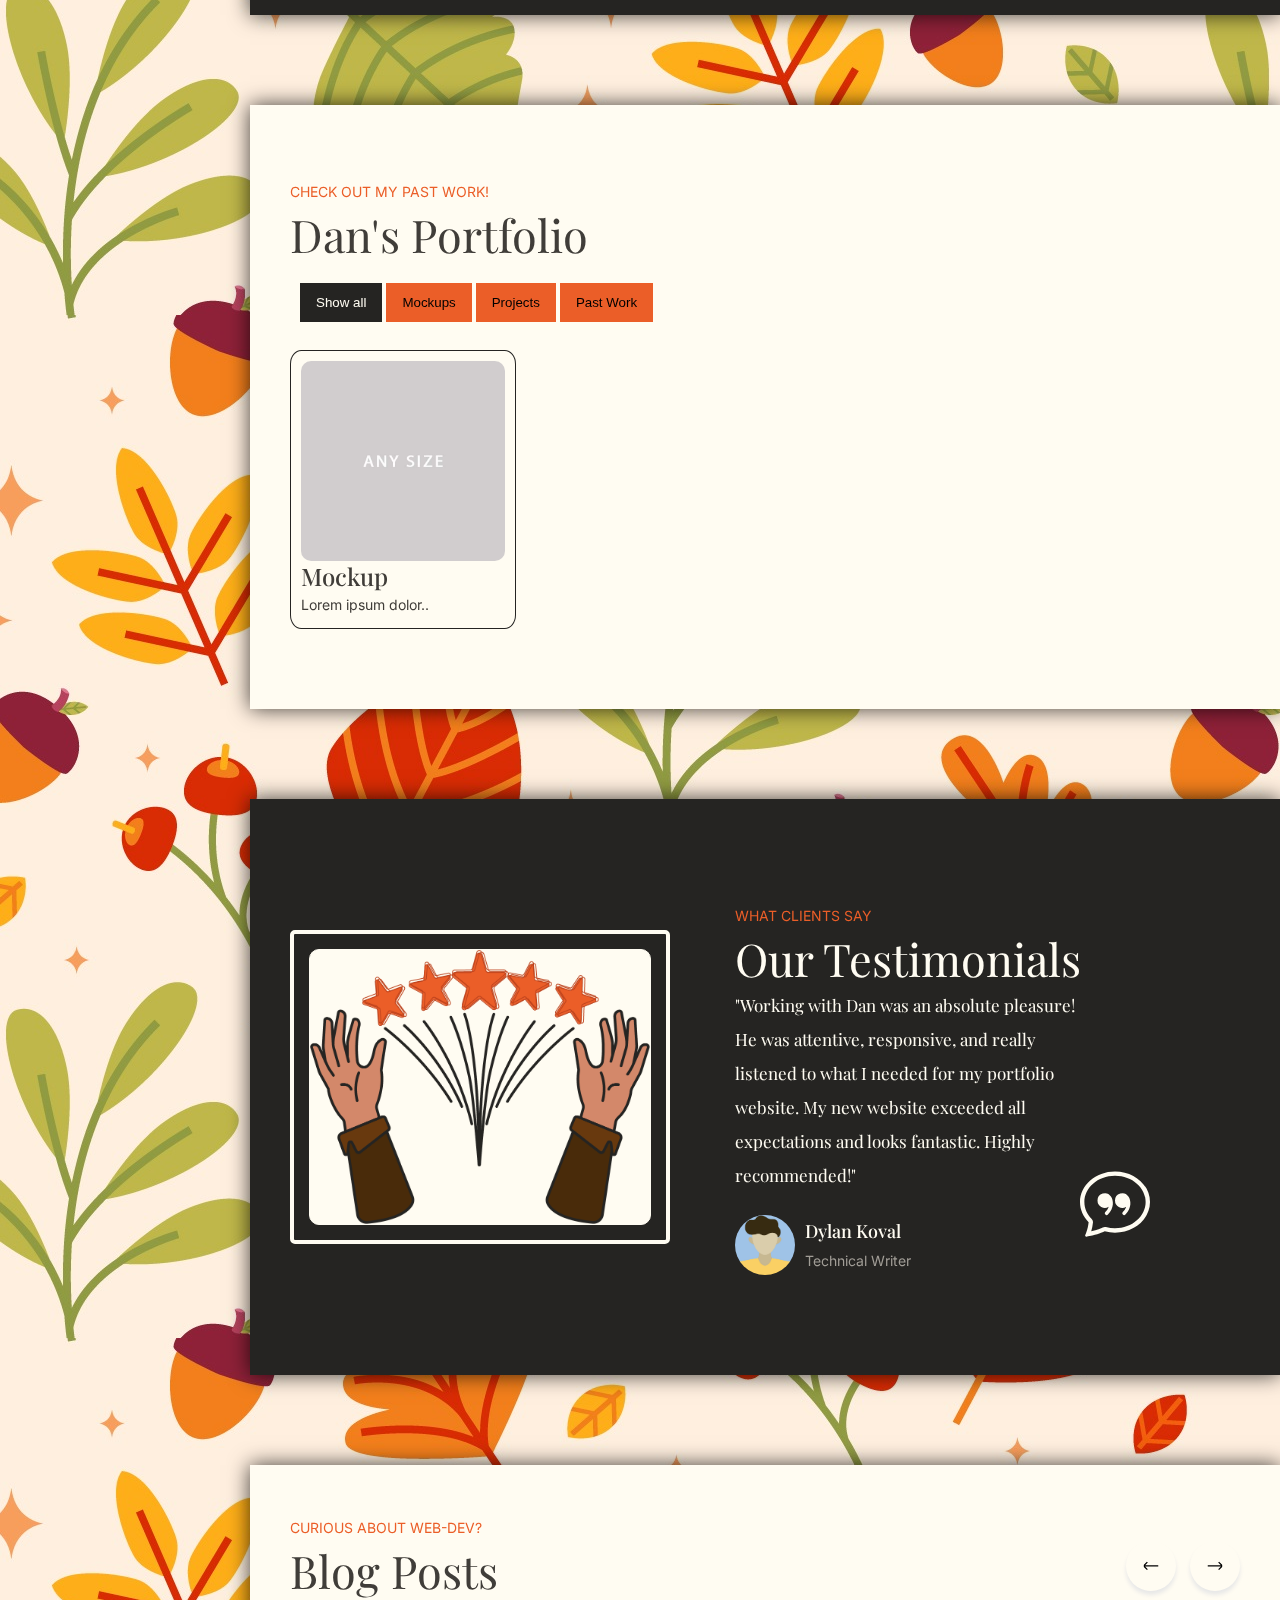
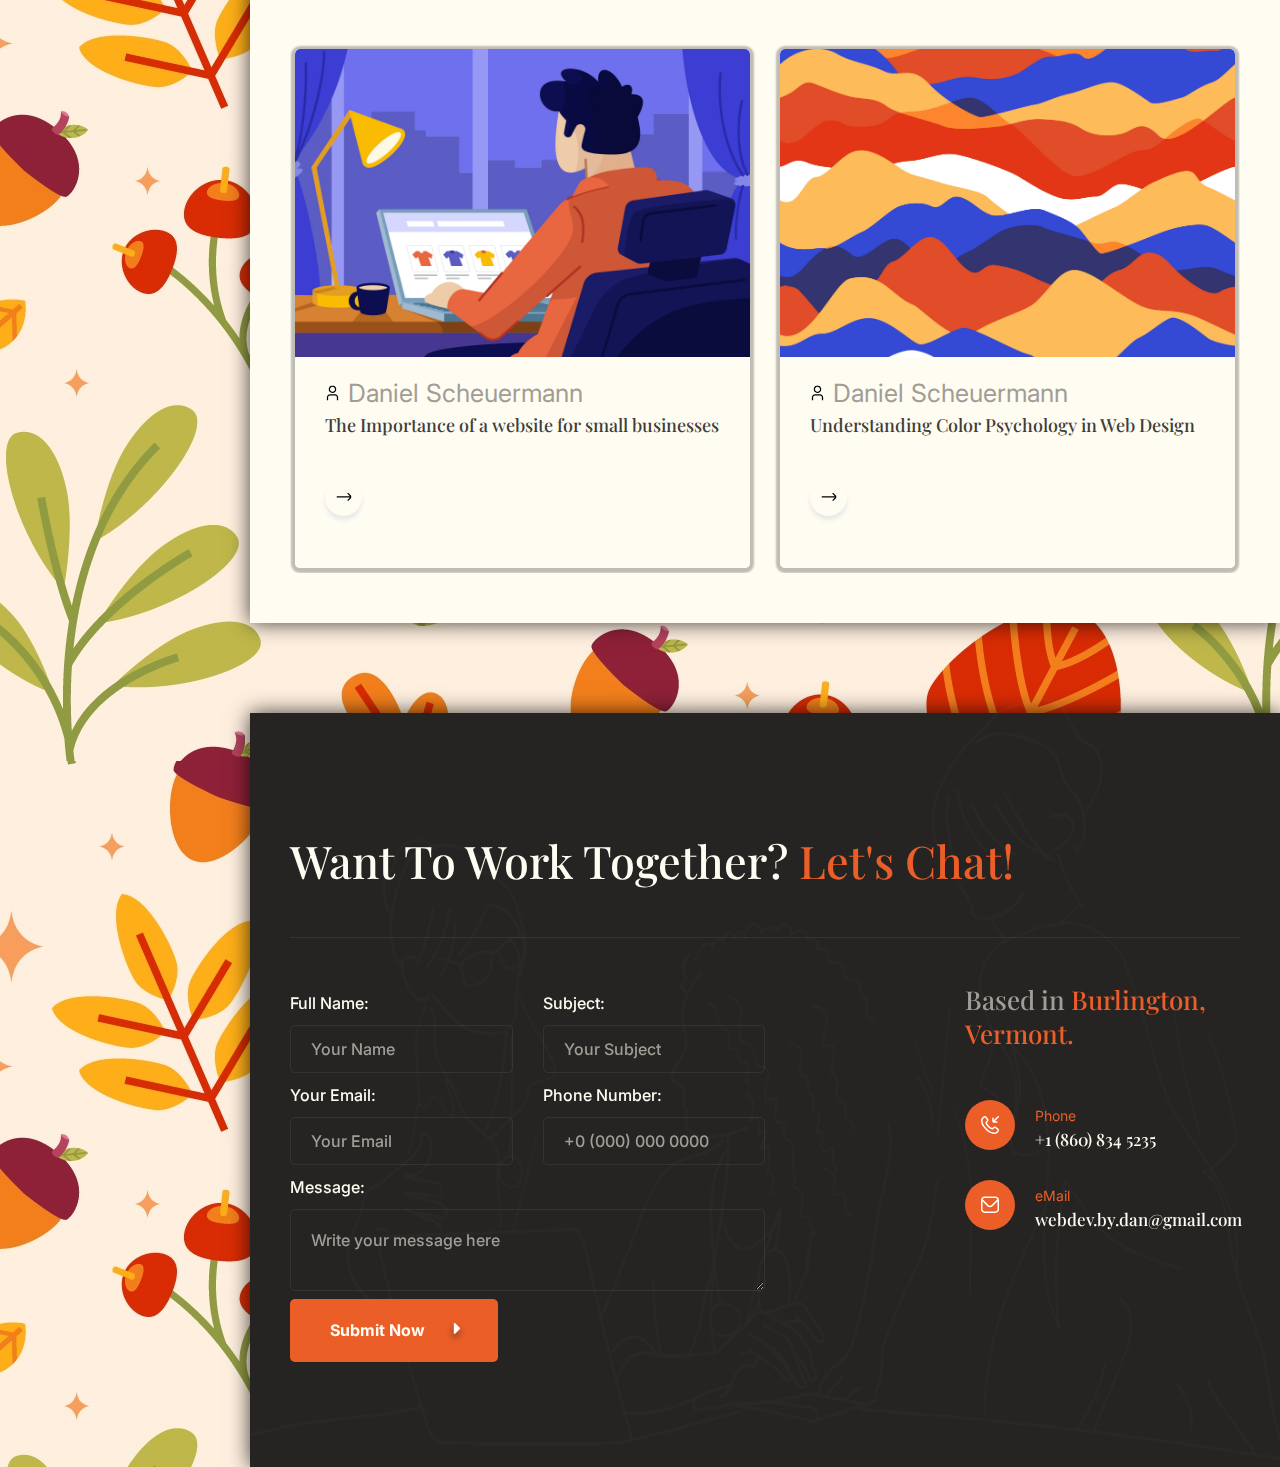
==== commit e24bc0b7: "Preloader" ====
--- a/index.html
+++ b/index.html
@@ -32,8 +32,12 @@
 <body> 
 	
 
+	<!-- PRELOADER -->
+	<div id="preloader">
+		<div class="loader_line"></div>
+	</div>
 	<!-- /PRELOADER -->
-	
+	 
 	<!-- WRAPPER ALL -->
 	
 	<div class="mers_tm_all_wrap" data-magic-cursor="show">
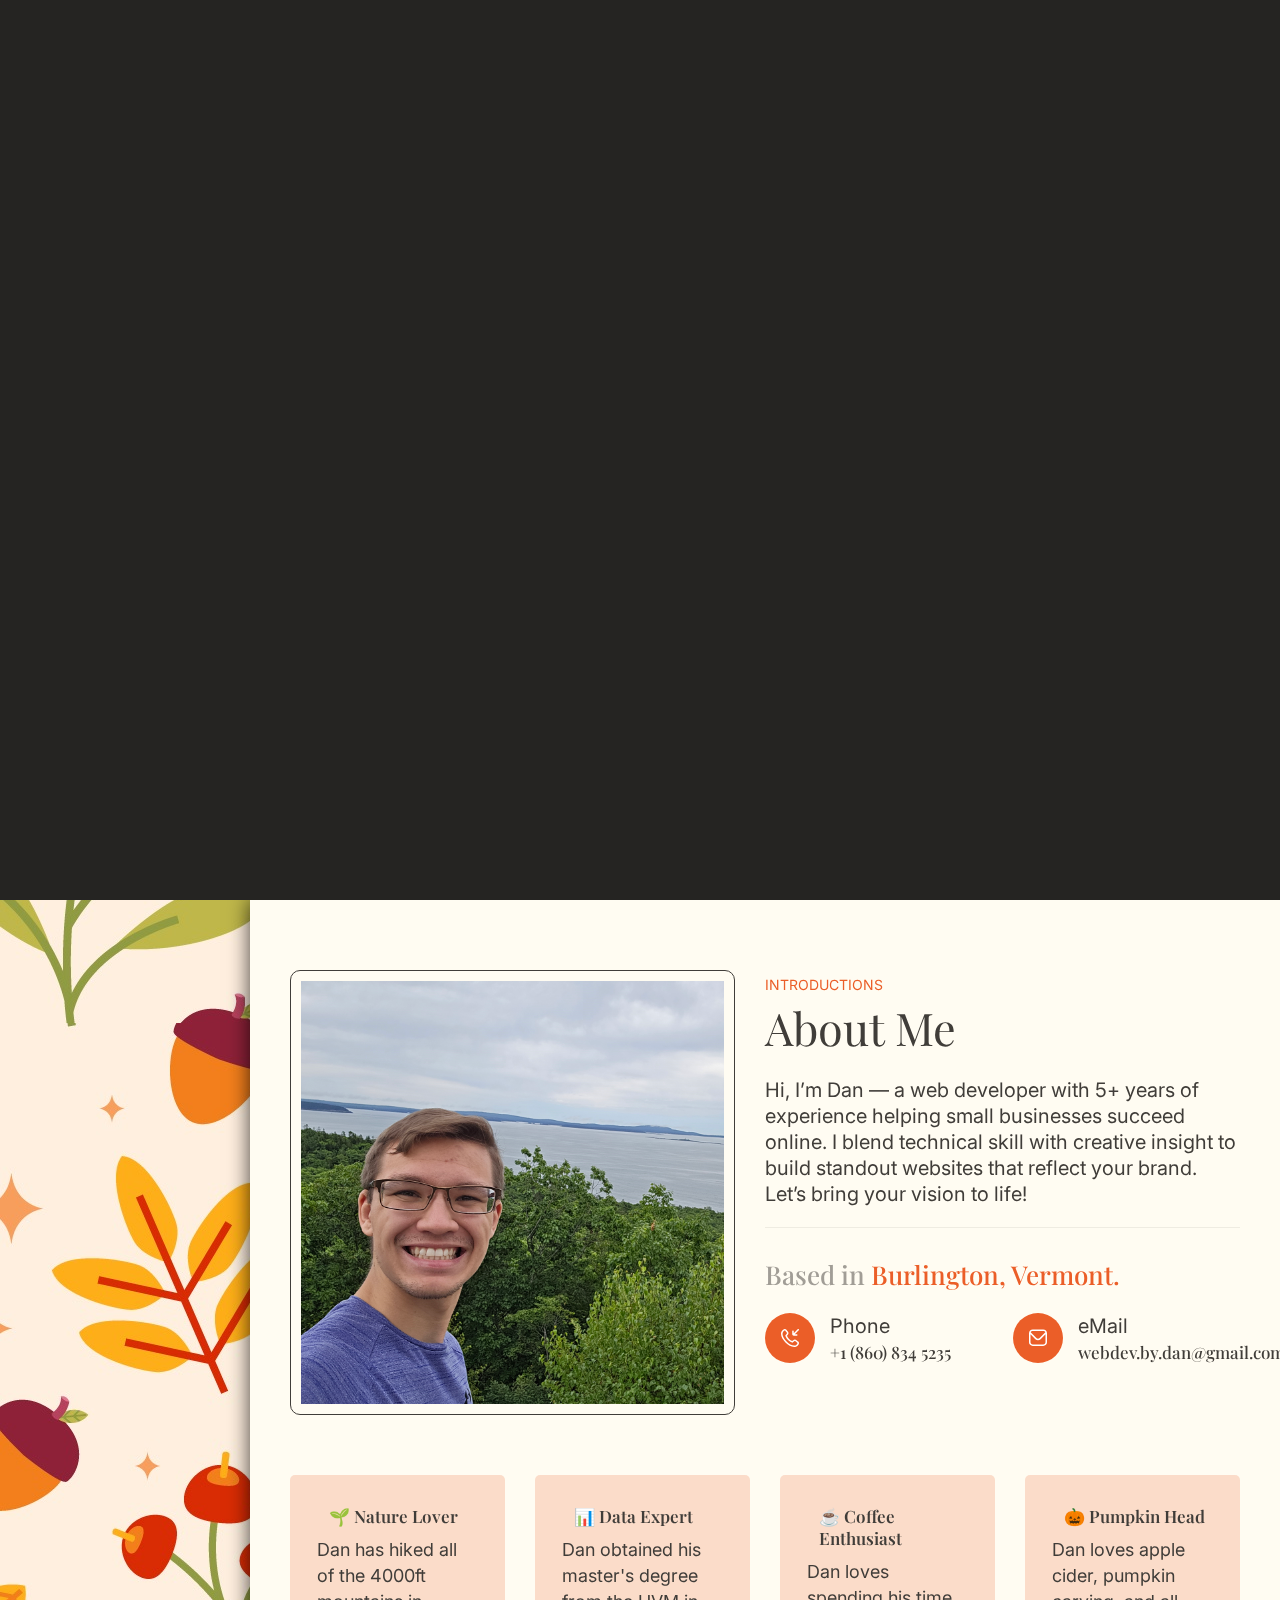
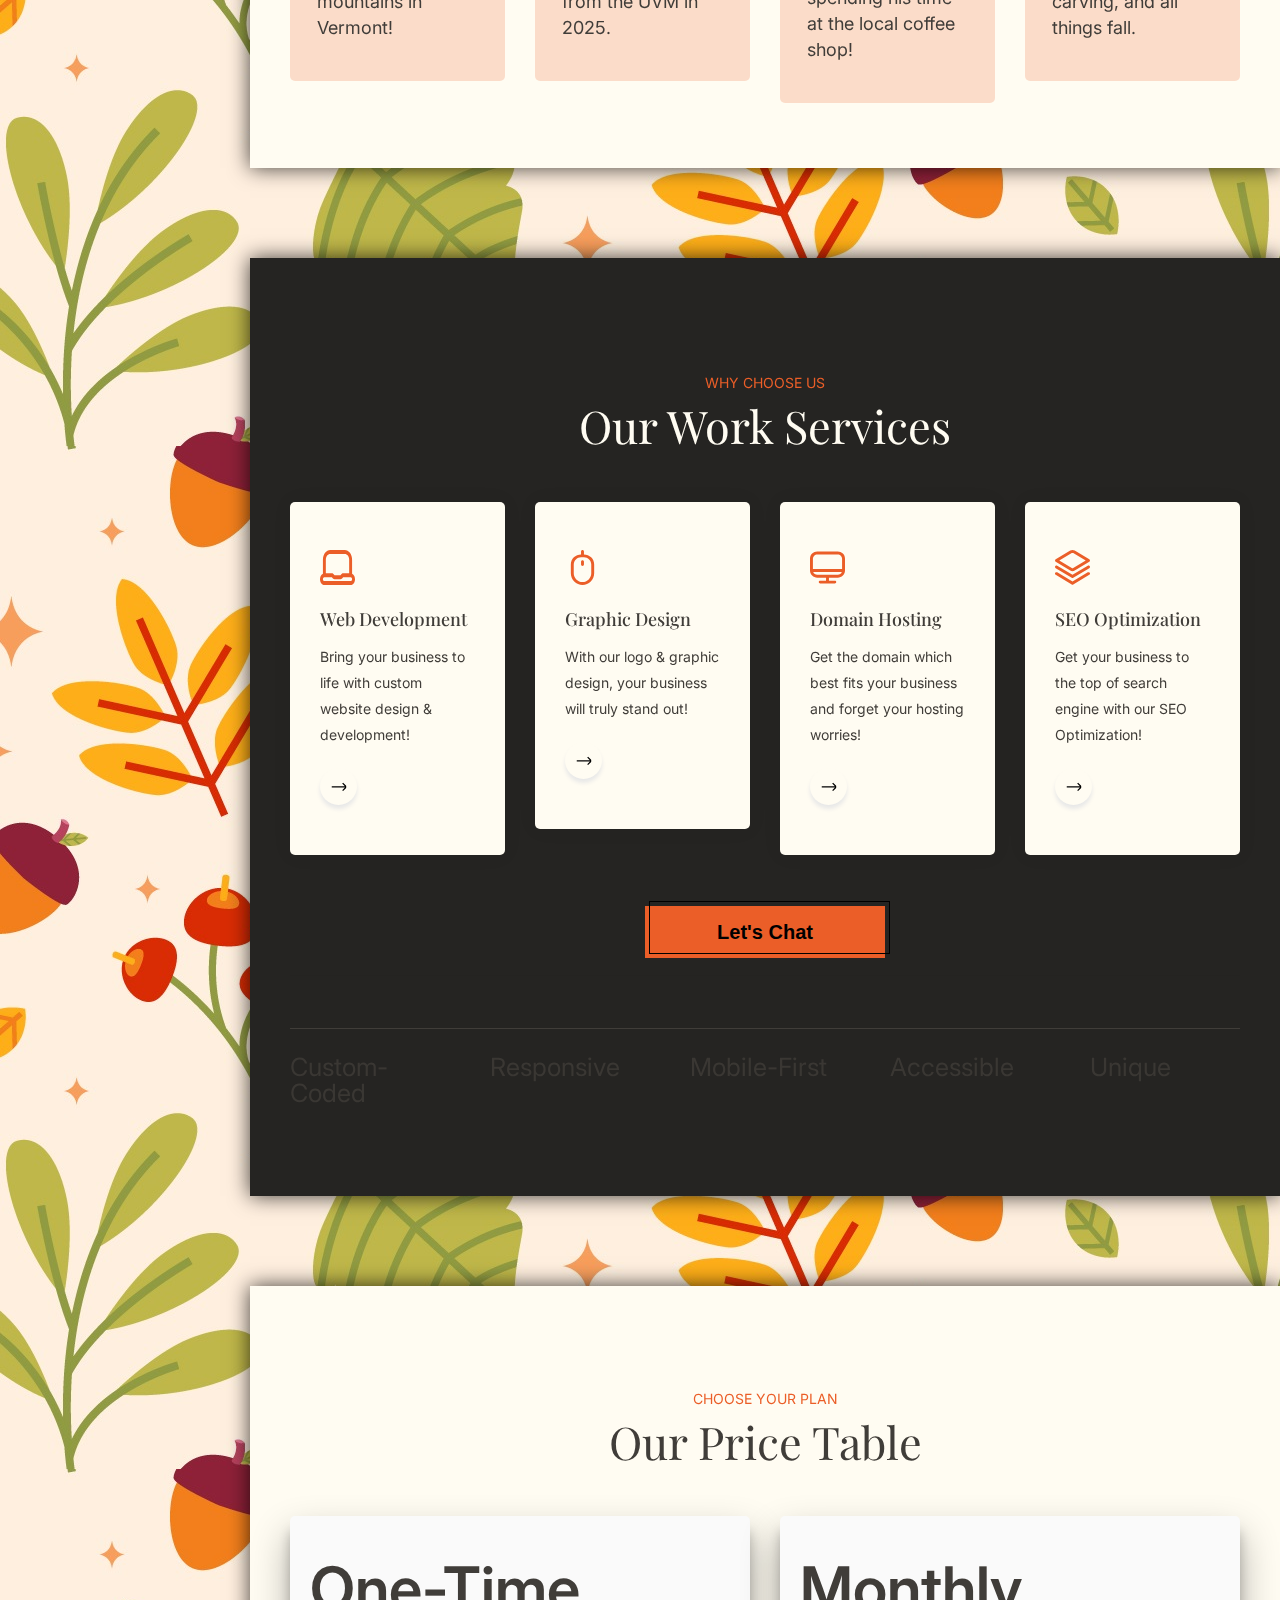
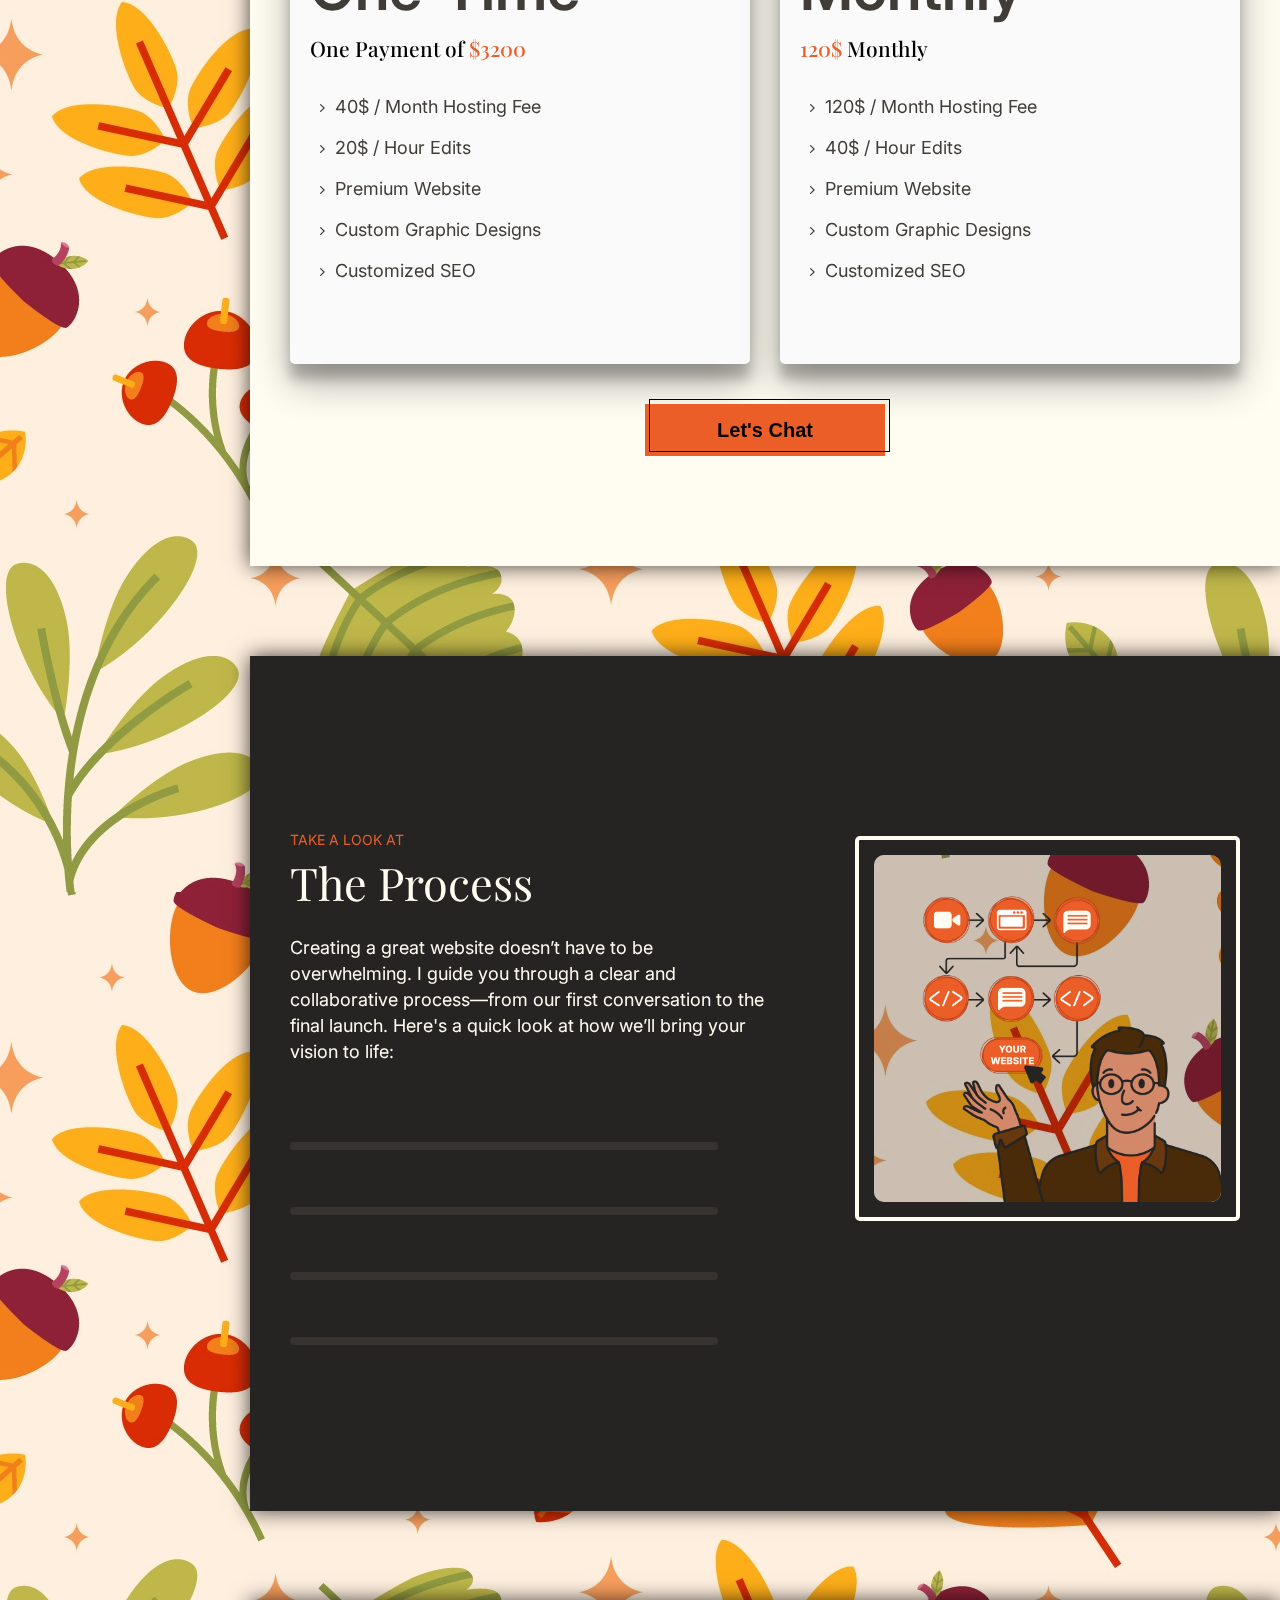
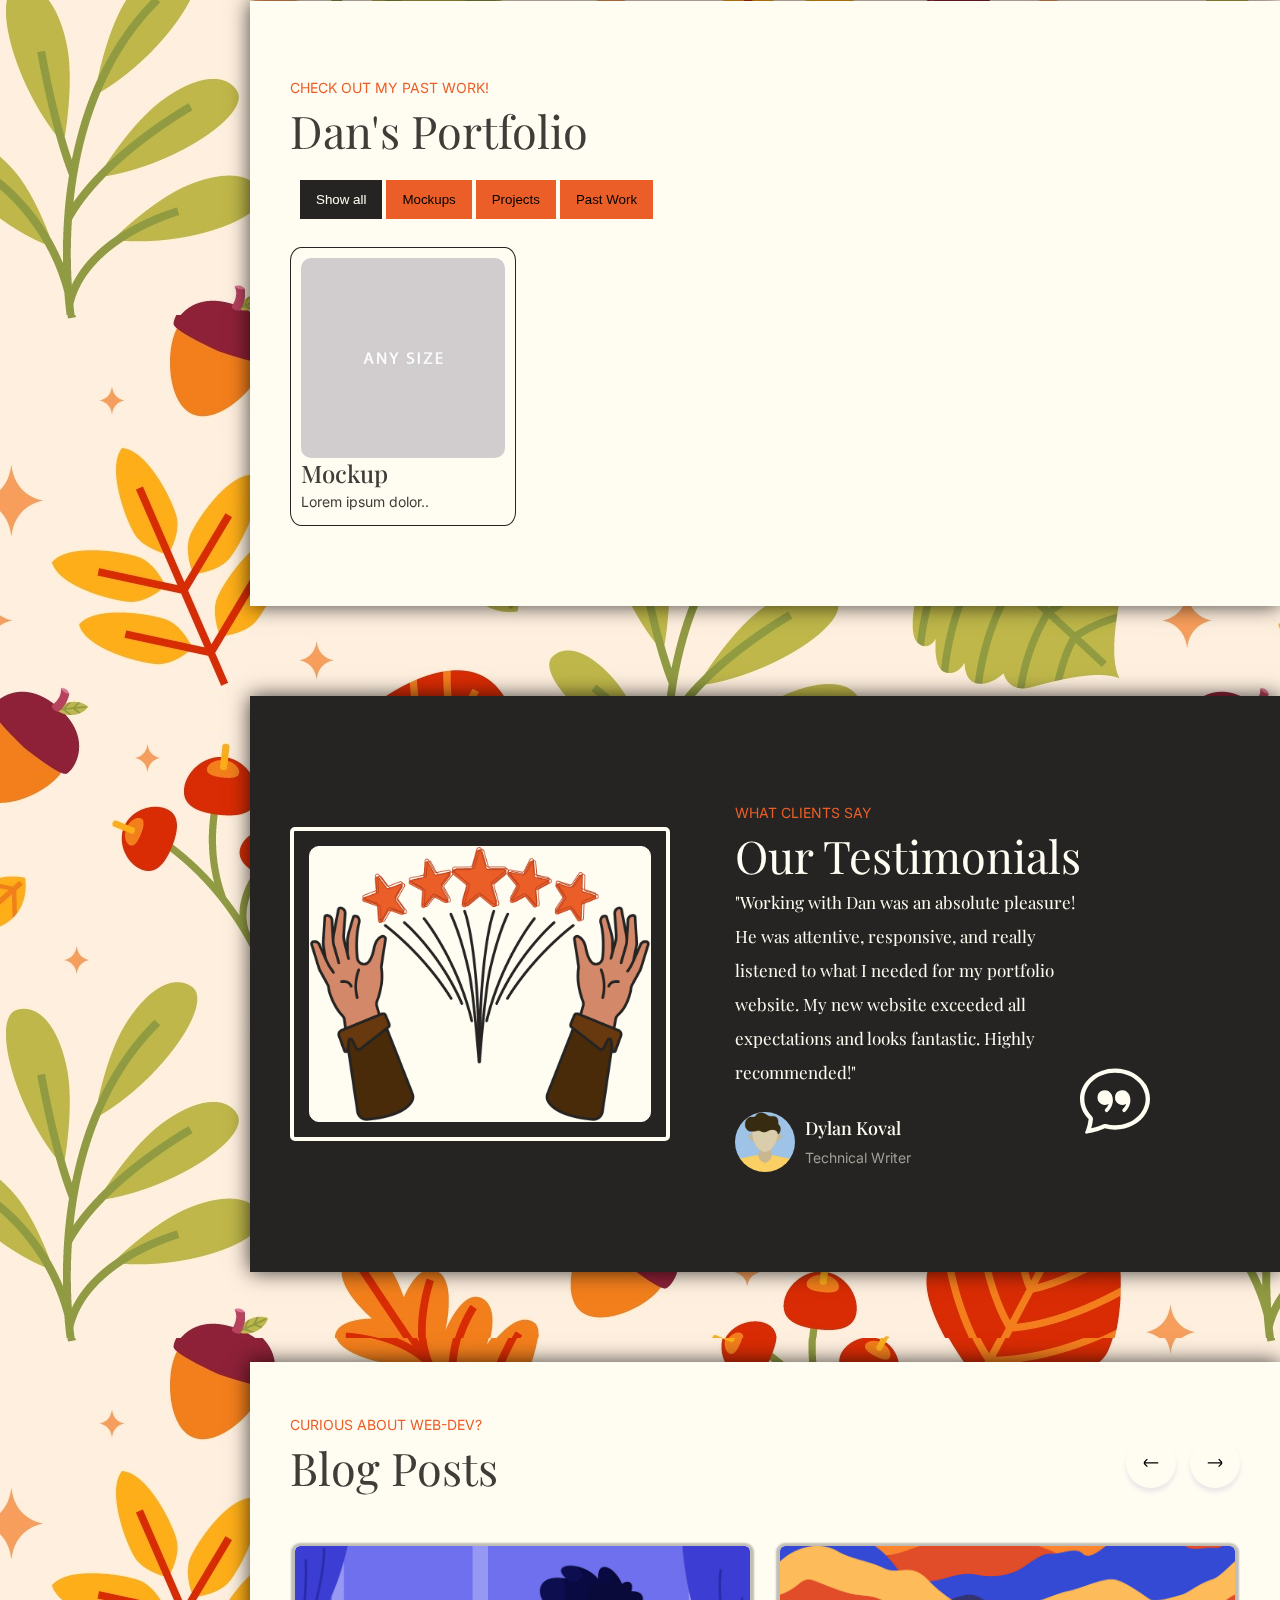
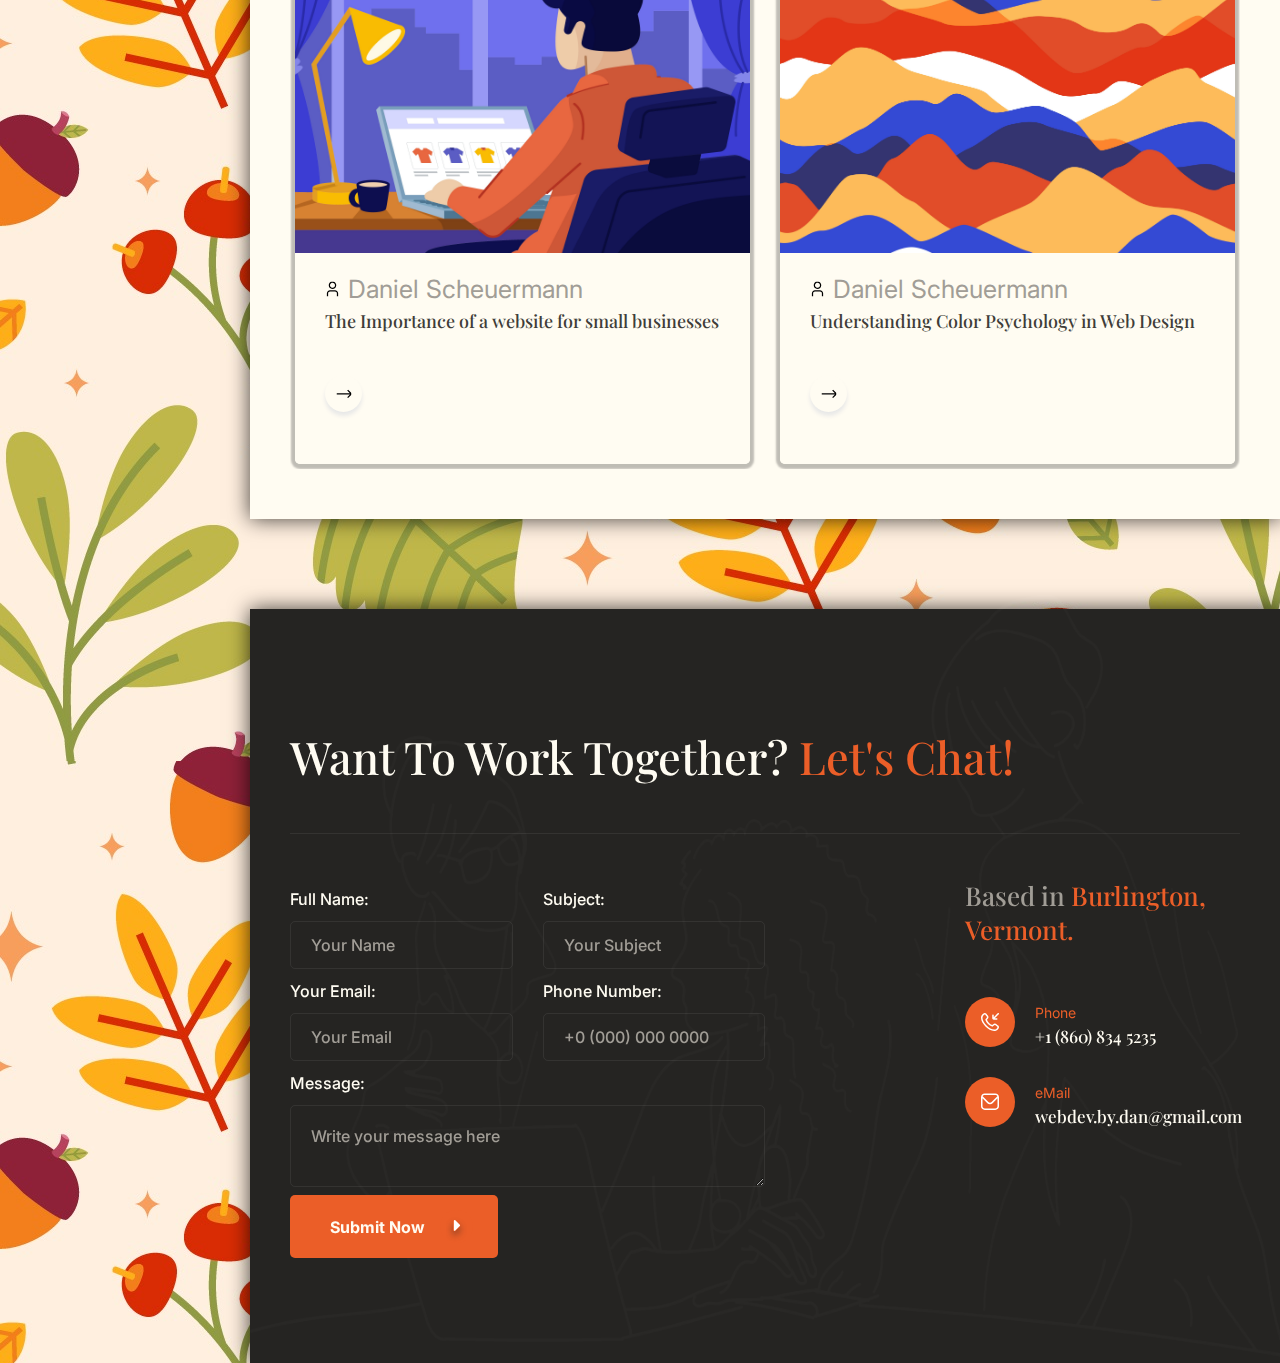
==== commit 8d0b8b85: "Styling edits" ====
--- a/index.html
+++ b/index.html
@@ -37,7 +37,7 @@
 		<div class="loader_line"></div>
 	</div>
 	<!-- /PRELOADER -->
-	 
+
 	<!-- WRAPPER ALL -->
 	
 	<div class="mers_tm_all_wrap" data-magic-cursor="show">
@@ -85,8 +85,10 @@
 						<li class="current"><a href="#home">Home</a></li>
 						<li><a href="#about">About</a></li>
 						<li><a href="#service">Service</a></li>
+						<li><a href="#pricing">Pricing</a></li>
+						<li><a href="#process">The Process</a></li>
 						<li><a href="#portfolio">Portfolio</a></li>
-						<li><a href="#news">News</a></li>
+						<li><a href="#blog">Blog</a></li>
 						<li><a href="#contact">Contact</a></li>
 					</ul>
 				</div>
@@ -120,7 +122,7 @@
 				<div class="mers_tm_section" id="home">
 					<div class="mers_tm_hero">
 						<div class="background">
-							<div class="image" data-img-url="img/hero/hero_01.jpg"></div>
+							<div class="image" data-img-url="img/hero/Hero_04.png"></div>
 							<div class="overlay"></div>
 						</div>
 						<div class="container">
@@ -159,7 +161,7 @@
 										<h3>About Me</h3>
 									</div>
 									<div class="text">
-										<p>Hello! I'm Dan, a dedicated web developer with a passion for helping small businesses thrive online. With over five years of experience in the industry, I bring both the technical expertise and creative insight needed to build websites that truly stand out. I enjoy collaborating closely with clients at every stage of the design process and take pride in creating websites that truly represent your brand and vision. I’d love the opportunity to bring your ideas to life!</p>
+										<p>Hi, I’m Dan — a web developer with 5+ years of experience helping small businesses succeed online. I blend technical skill with creative insight to build standout websites that reflect your brand. Let’s bring your vision to life!</p>
 									</div>
 									<div class="info">
 										<h3 class="address">Based in <span class="colored">Burlington, Vermont.</span></h3>
@@ -355,7 +357,7 @@
 				<!-- /SERVICE -->
 
 				<!-- PRICING -->
-				<div class="mers_tm_section">
+				<div class="mers_tm_section" id="pricing">
 					<div class="mers_tm_pricing">
 						<div class="container">
 							<div class="mers_tm_title" data-text-align="center">
@@ -405,7 +407,7 @@
 				<!-- /PRICING -->
 				
 				<!-- SKILLS -->
-				<div class="mers_tm_skills">
+				<div class="mers_tm_skills" id="process">
 					<div class="container">
 						<div class="skills_inner">
 							<div class="left">
@@ -479,7 +481,7 @@
 				<!-- /PORTFOLIO -->
 
 				<!-- TESTIMONIALS -->
-				<div class="dodo_tm_section">
+				<div class="dodo_tm_section" id="testimonials">
 					<div class="mers_tm_testimonials">
 						<div class="container">
 							<div class="testimonials_inner">
@@ -525,7 +527,7 @@
 				<!-- /TESTIMONIALS -->
 				
 				<!-- NEWS -->
-				<div class="mers_tm_section" id="news">
+				<div class="mers_tm_section" id="blog">
 					<div class="mers_tm_news">
 						<div class="container">
 							<div class="mers_tm_title" data-text-align="left">
--- a/css/style.css
+++ b/css/style.css
@@ -131,7 +131,7 @@
   width: 50%;
   height: 100%;
   z-index: -1;
-  background-color: #000;
+  background-color: var(--eerie-black);
   transition: all 0.3s ease 0s;
 }
 #preloader:after {
@@ -296,7 +296,7 @@
   position: fixed;
   top: 0;
   left: 0;
-  border-right: 1px solid black;
+  border-right: 2px solid black;
   font-size: 22px !important;
   background: white !important;
   z-index: 999;
@@ -498,6 +498,7 @@
   float: left;
   position: relative;
   overflow: hidden;
+  z-index: 9;
 }
 .mers_tm_hero .background {
   position: absolute;
@@ -505,6 +506,7 @@
   bottom: 0;
   left: 0;
   right: 0;
+  background-color: rgba(0,0,0,.7);
 }
 .mers_tm_hero .background .image {
   position: absolute;
@@ -515,6 +517,9 @@
   background-repeat: no-repeat;
   background-size: cover;
   background-position: center;
+  -webkit-box-shadow: inset 0px -10px 20px -2px rgba(0,0,0,0.35);
+  -moz-box-shadow: inset 0px -10px 20px -2px rgba(0,0,0,0.35);
+  box-shadow: inset 0px -10px 20px -2px rgba(0,0,0,0.35);
 }
 .mers_tm_hero .background .overlay {
   position: absolute;
@@ -522,7 +527,6 @@
   bottom: 0;
   left: 0;
   right: 0;
-  /* background-color: rgba(0,0,0,.3); */
   z-index: 1;
 }
 .mers_tm_hero .container {
@@ -541,7 +545,7 @@
 }
 .mers_tm_hero .hello {
   display: inline-block;
-  color: var(--extra-color);
+  color: var(--floral-white);
   font-size: 32px;
 }
 .mers_tm_hero .name {
@@ -549,10 +553,13 @@
   font-weight: 700;
   line-height: 1;
   margin-bottom: 25px;
+  color: var(--floral-white);
+
 }
 .mers_tm_hero .text {
   font-size: 32px;
   margin-bottom: 57px;
+  color: var(--floral-white);
 }
 .mers_tm_button {
   width: 100%;
@@ -624,7 +631,7 @@
   clear: both;
   float: left;
   margin-bottom: 90px;
-  padding-top: 100px;
+  padding: 70px 0px 35px 0px;
   font-size: 20px !important;
   -webkit-box-shadow: 0px 0px 20px 0px rgba(0,0,0,0.75);
   -moz-box-shadow: 0px 0px 20px 0px rgba(0,0,0,0.75);
@@ -693,7 +700,7 @@
   float: left;
 }
 .mers_tm_about .list ul {
-  margin: 0 0 0 -30px;
+  margin: 0 0 0 -20px;
   list-style-type: none;
 }
 .mers_tm_about .list ul li {
@@ -2794,6 +2801,7 @@
 
 .layer {
   background-image: url(../img/fall-pattern.jpg);
+  object-fit: cover;
   box-shadow: inset 0 0 0 1000px rgba(0, 0, 0, 0.2);
   border-radius: 10px;
 }
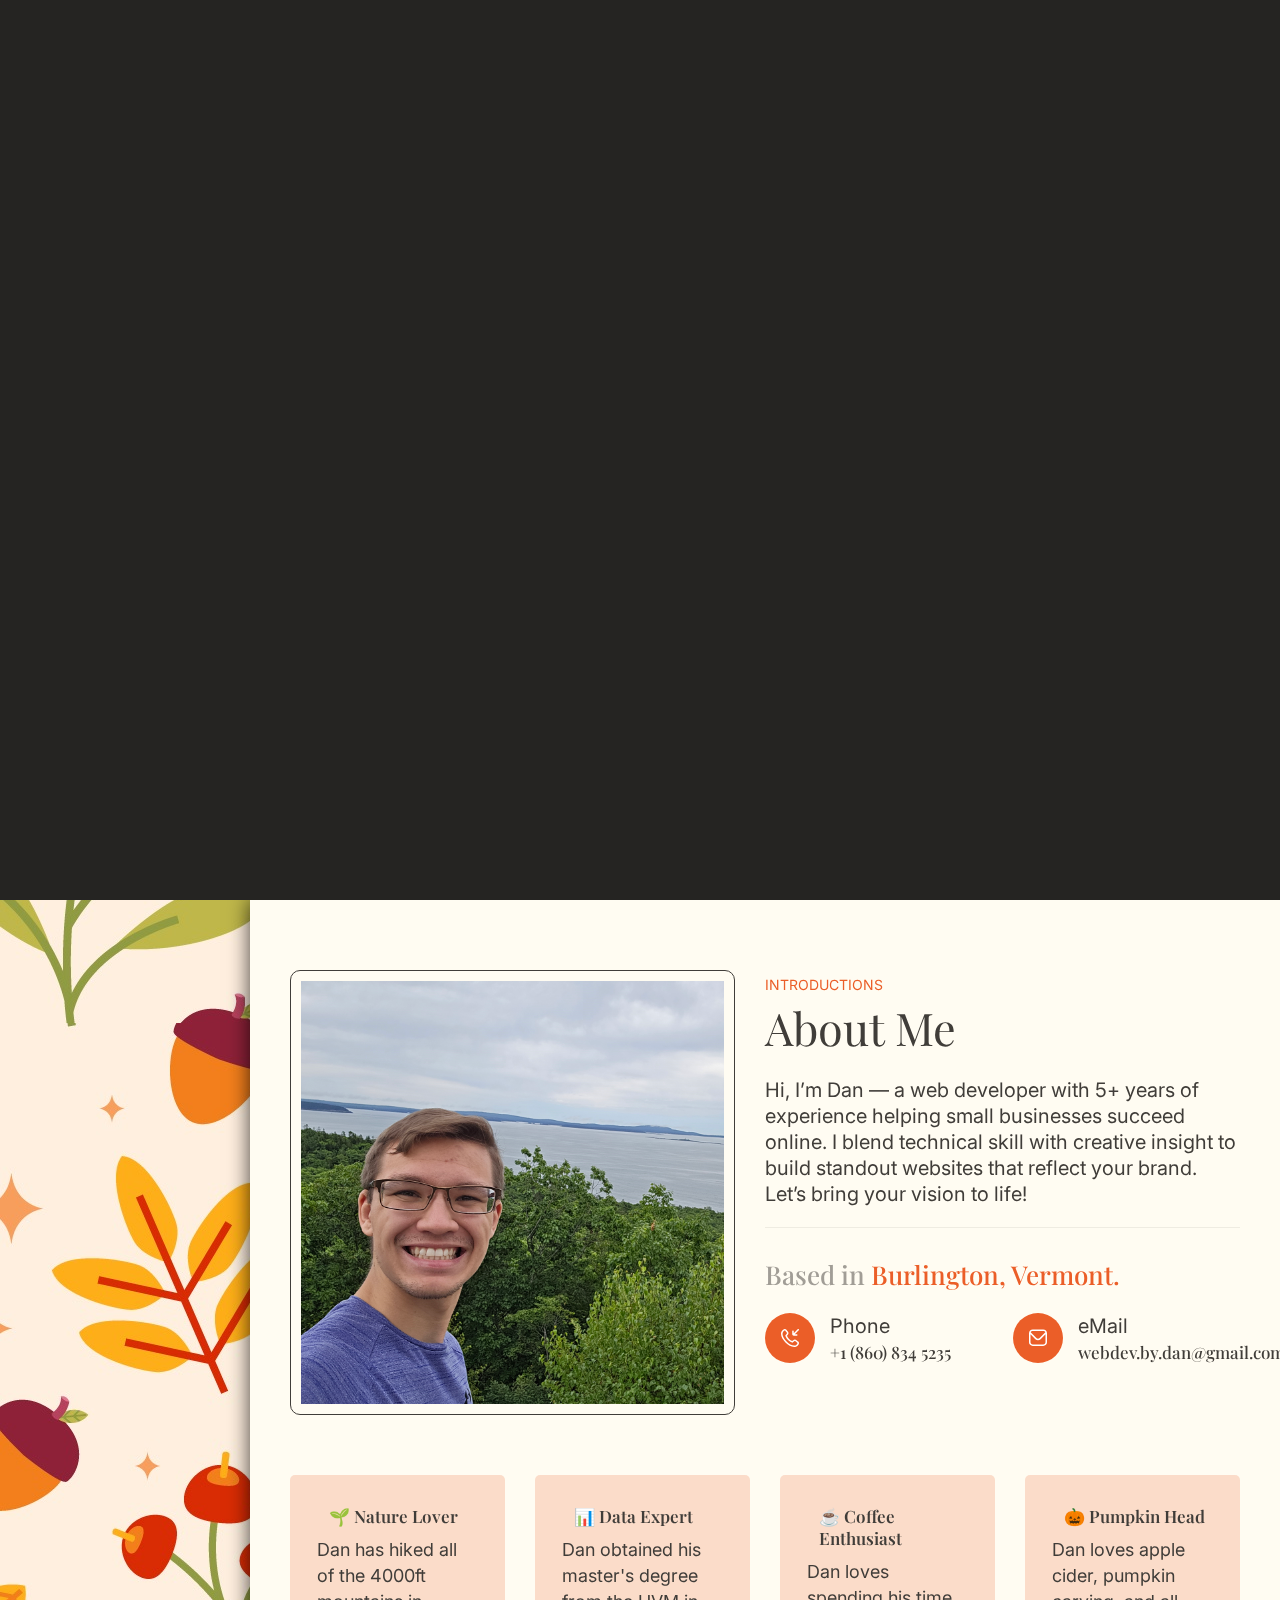
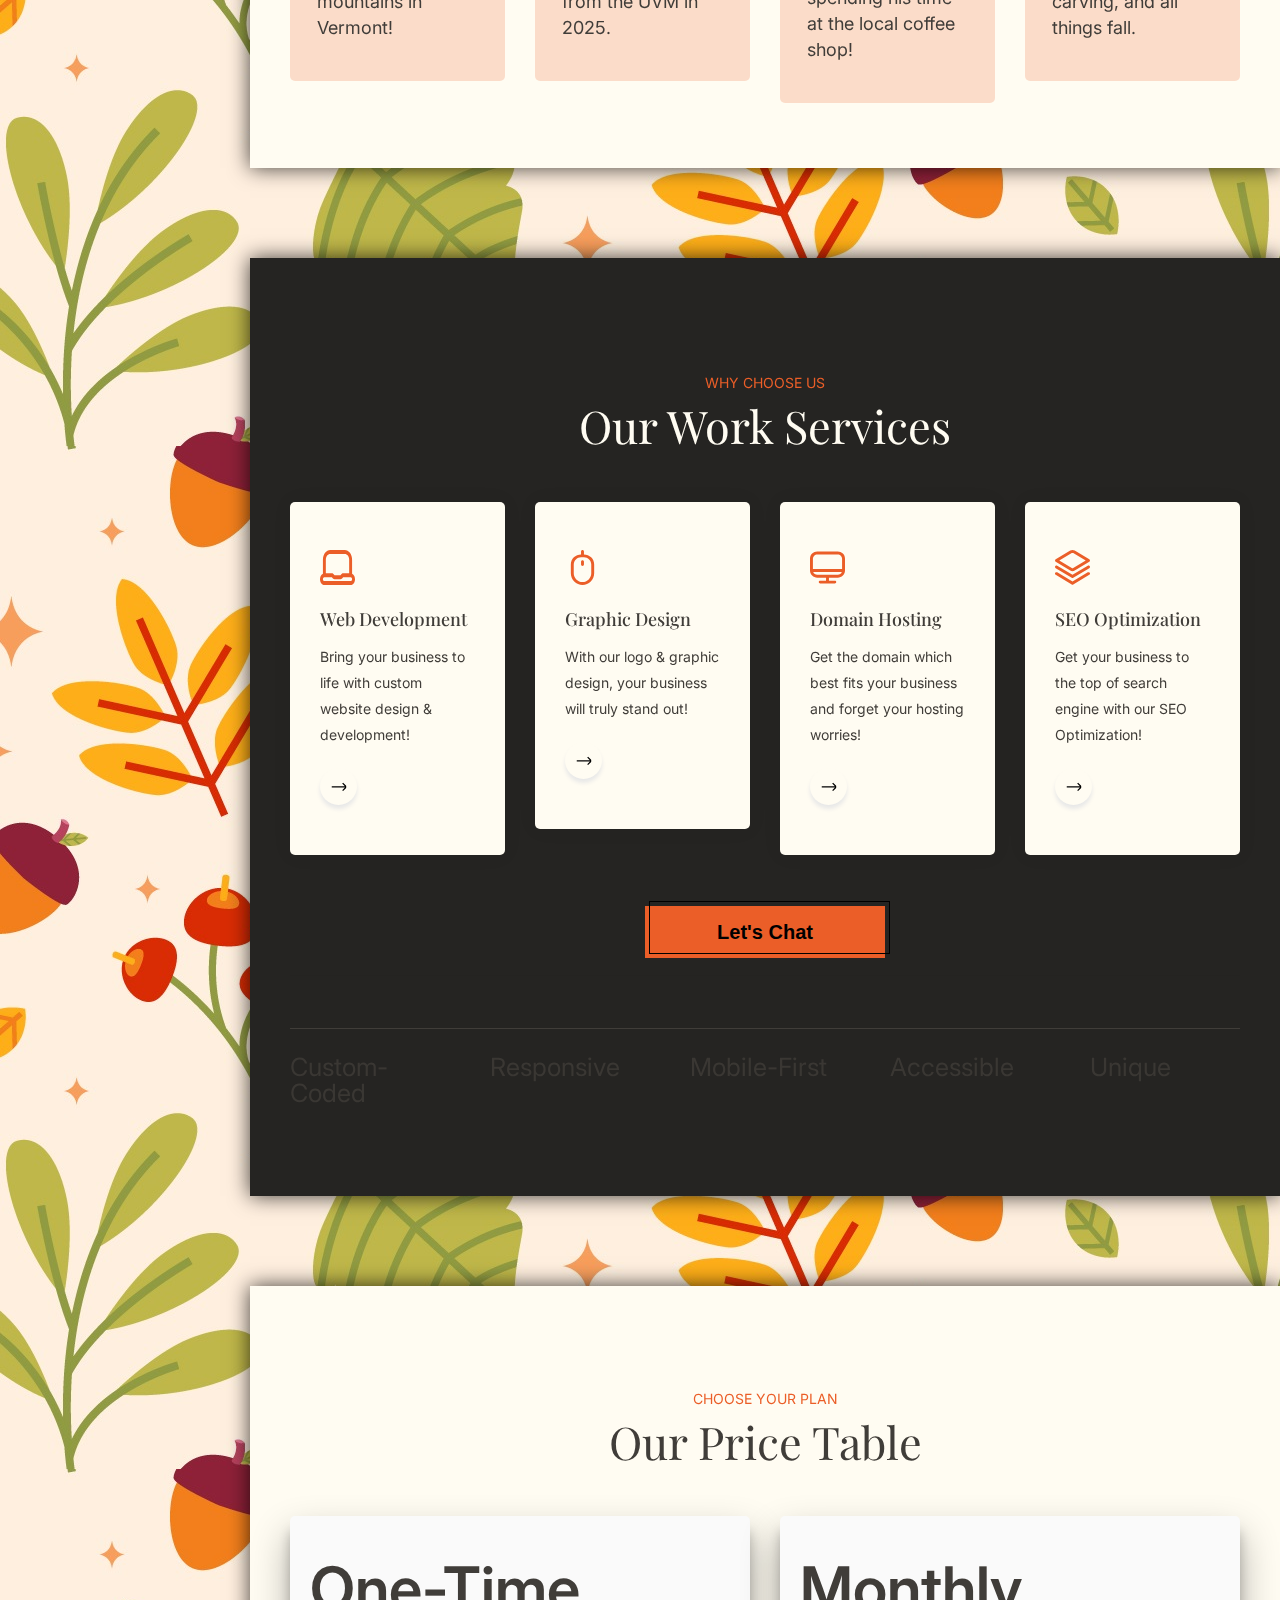
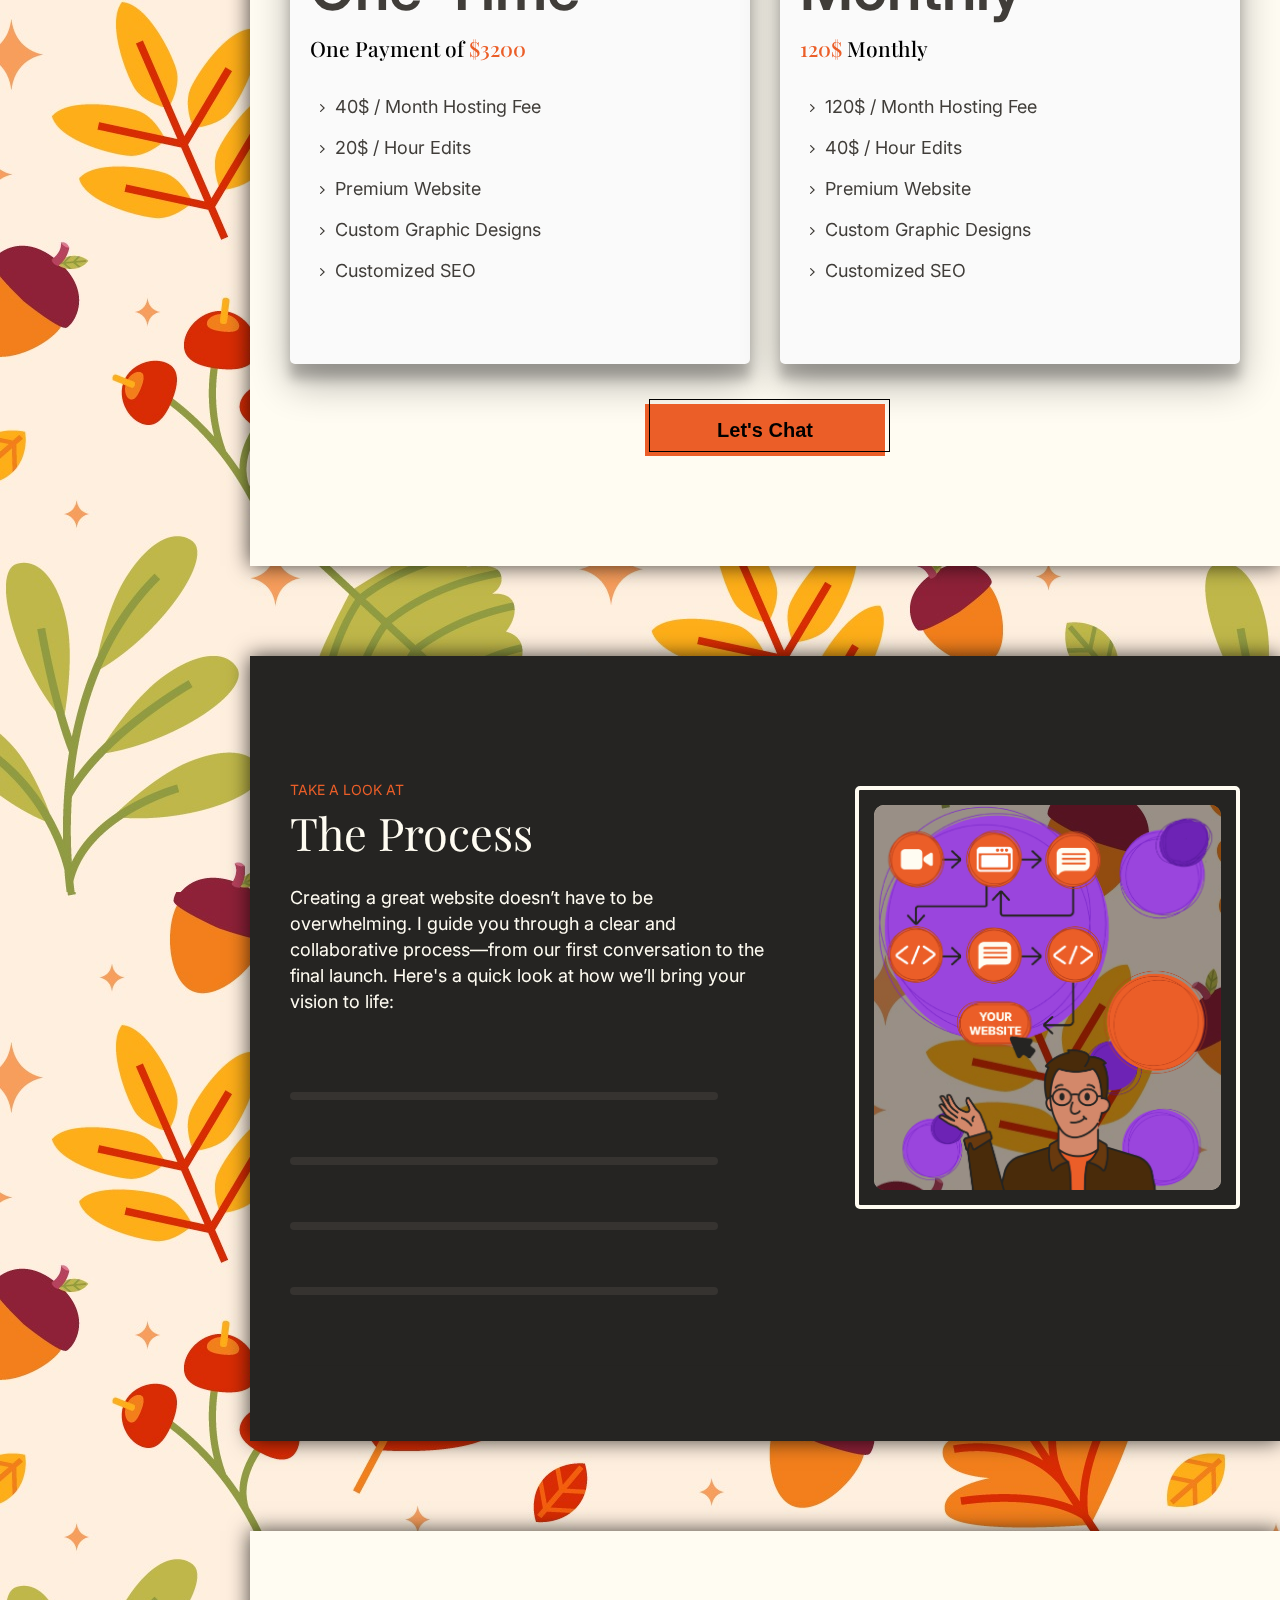
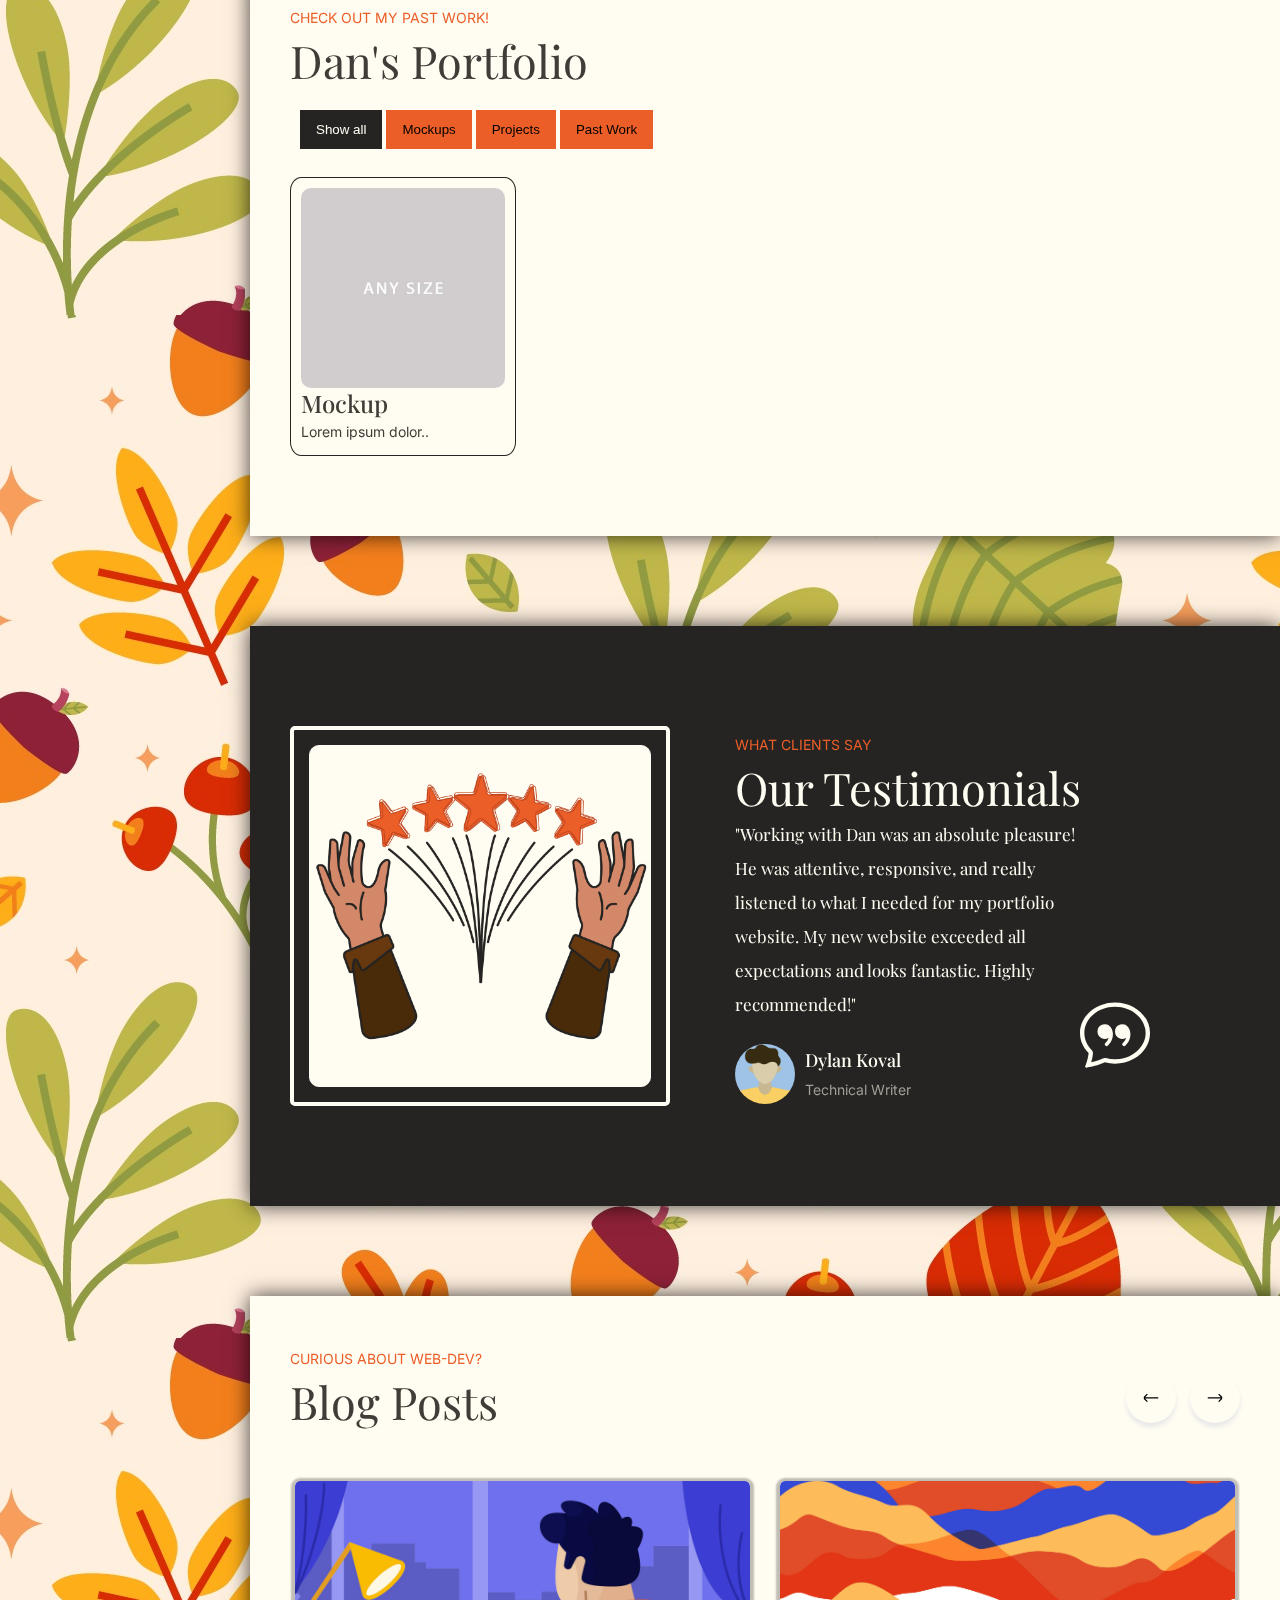
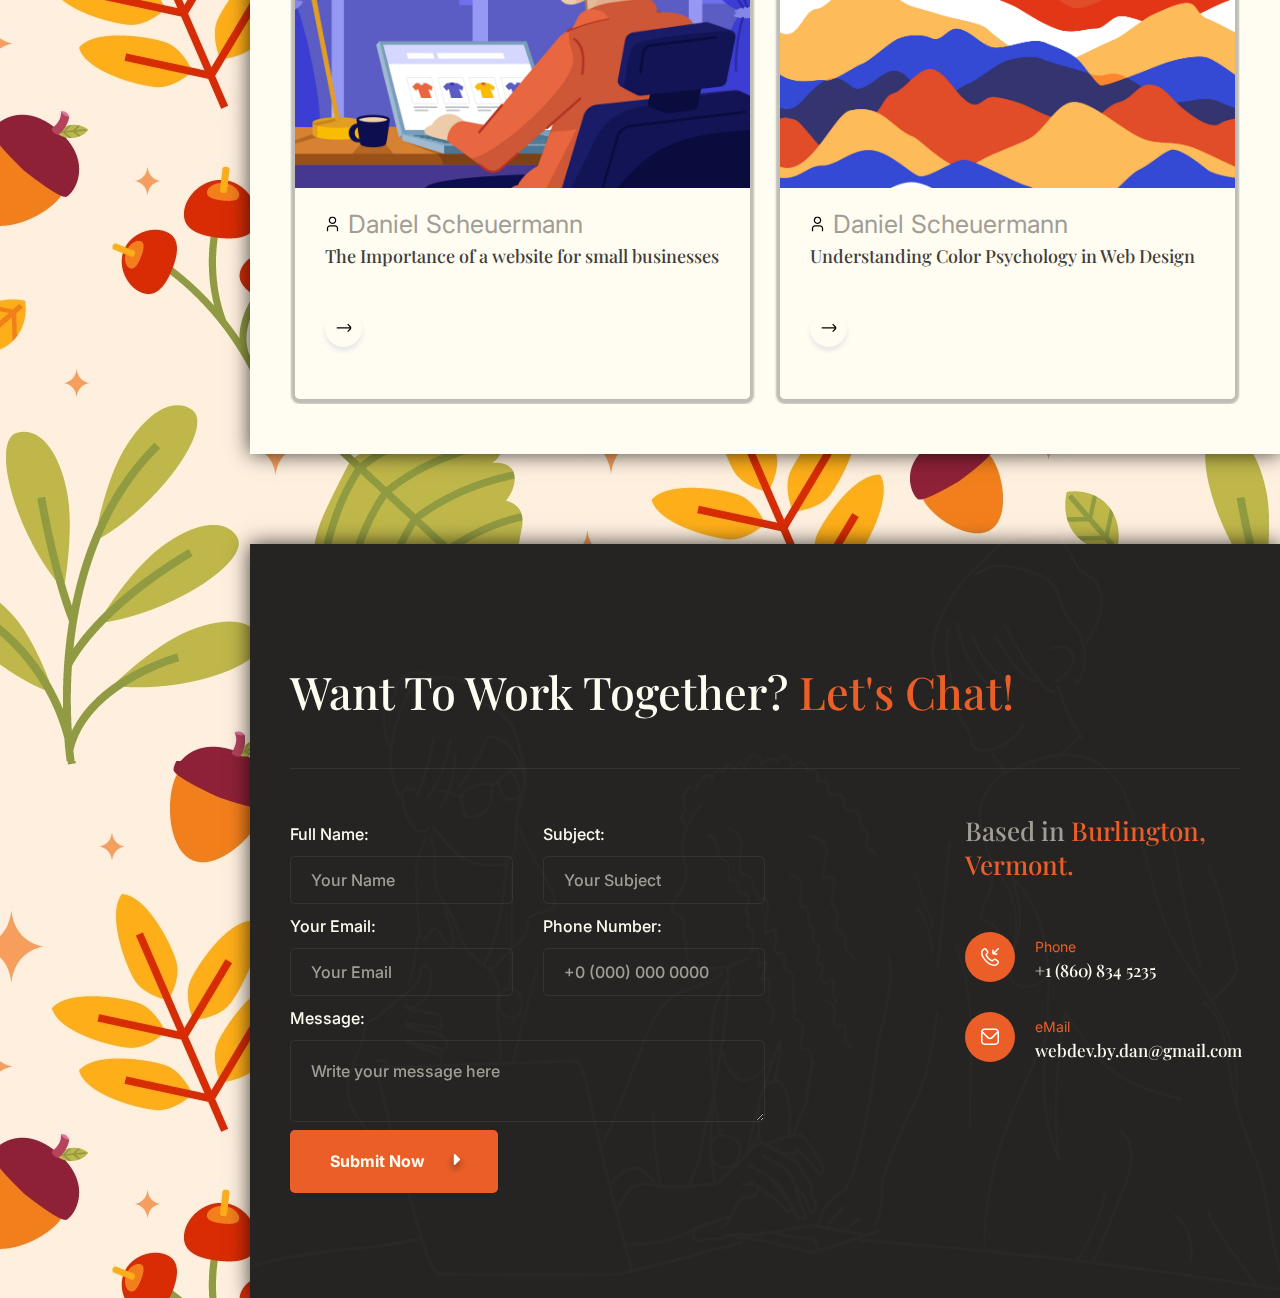
==== commit 32246ef1: "Graphics Update" ====
--- a/index.html
+++ b/index.html
@@ -78,7 +78,7 @@
 			<div class="leftpart_inner">
 				<div class="logo">
 					<!-- <a href="#"><img src="img/logo/Logo.png" alt="" /></a> -->
-					<a href="#"><img src="./img/logo/Web-Graphics-05.jpg"></a>
+					<a href="#"><img src="./img/logo/Web-Graphics-05.png"></a>
 				</div>
 				<div class="menu scrollable">
 					<ul class="anchor_nav">
@@ -487,7 +487,7 @@
 							<div class="testimonials_inner">
 								<div class="avatar">
 									<div class="border">
-										<img  class="testimonials" src="img/testimonials/Testimonial.png" alt="" />
+										<img  class="testimonials" src="img/testimonials/Testimonials.png" alt="" />
 									</div>
 								</div>
 								<div class="testimonials_list">
--- a/css/style.css
+++ b/css/style.css
@@ -1417,7 +1417,7 @@
   float: left;
   background-color: var(--off-color);
   color: var(--floral-white) !important;
-  padding: 170px 0 35px 0;
+  padding: 120px 0 15px 0;
   font-size: 18px !important;
   margin-bottom: 90px;
   -webkit-box-shadow: 0px 0px 20px 0px rgba(0,0,0,0.75);
@@ -2802,7 +2802,7 @@
 .layer {
   background-image: url(../img/fall-pattern.jpg);
   object-fit: cover;
-  box-shadow: inset 0 0 0 1000px rgba(0, 0, 0, 0.2);
+  box-shadow: inset 0 0 0 1000px rgba(0, 0, 0, 0.4);
   border-radius: 10px;
 }
 
